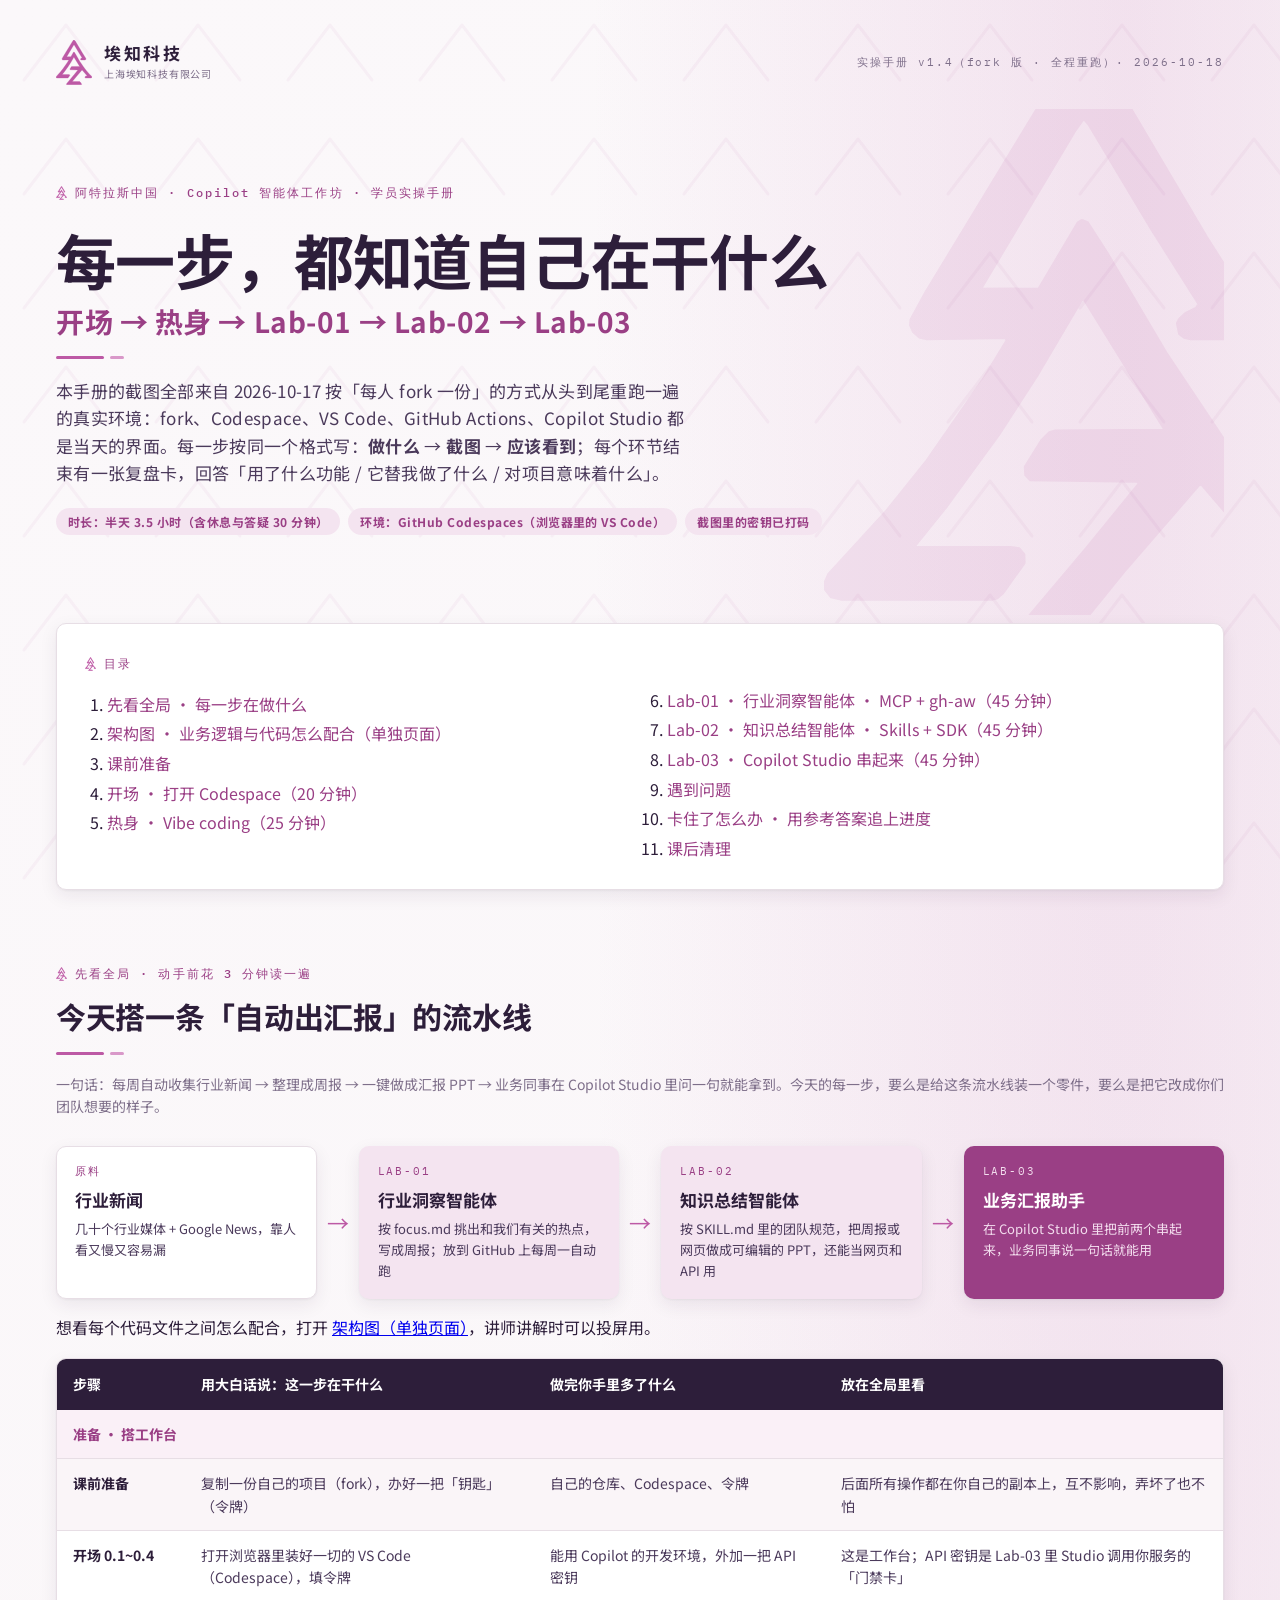
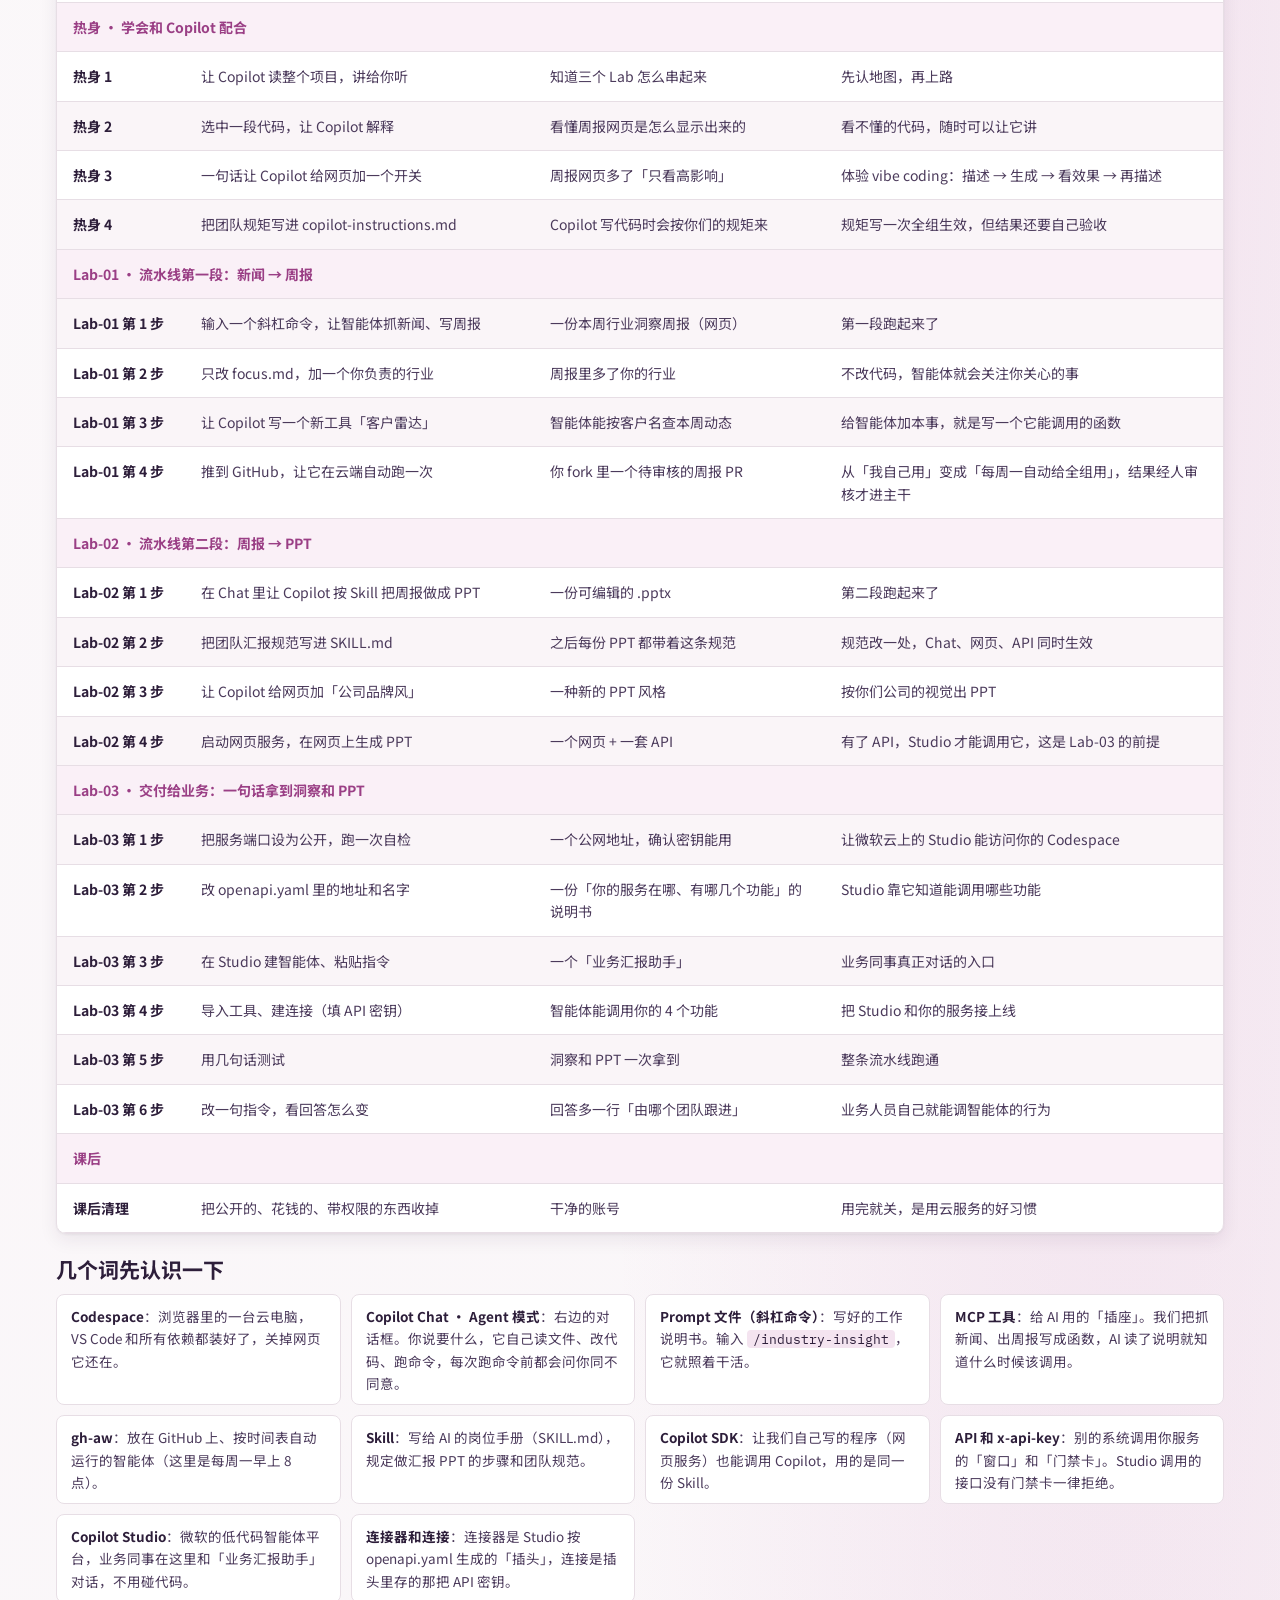
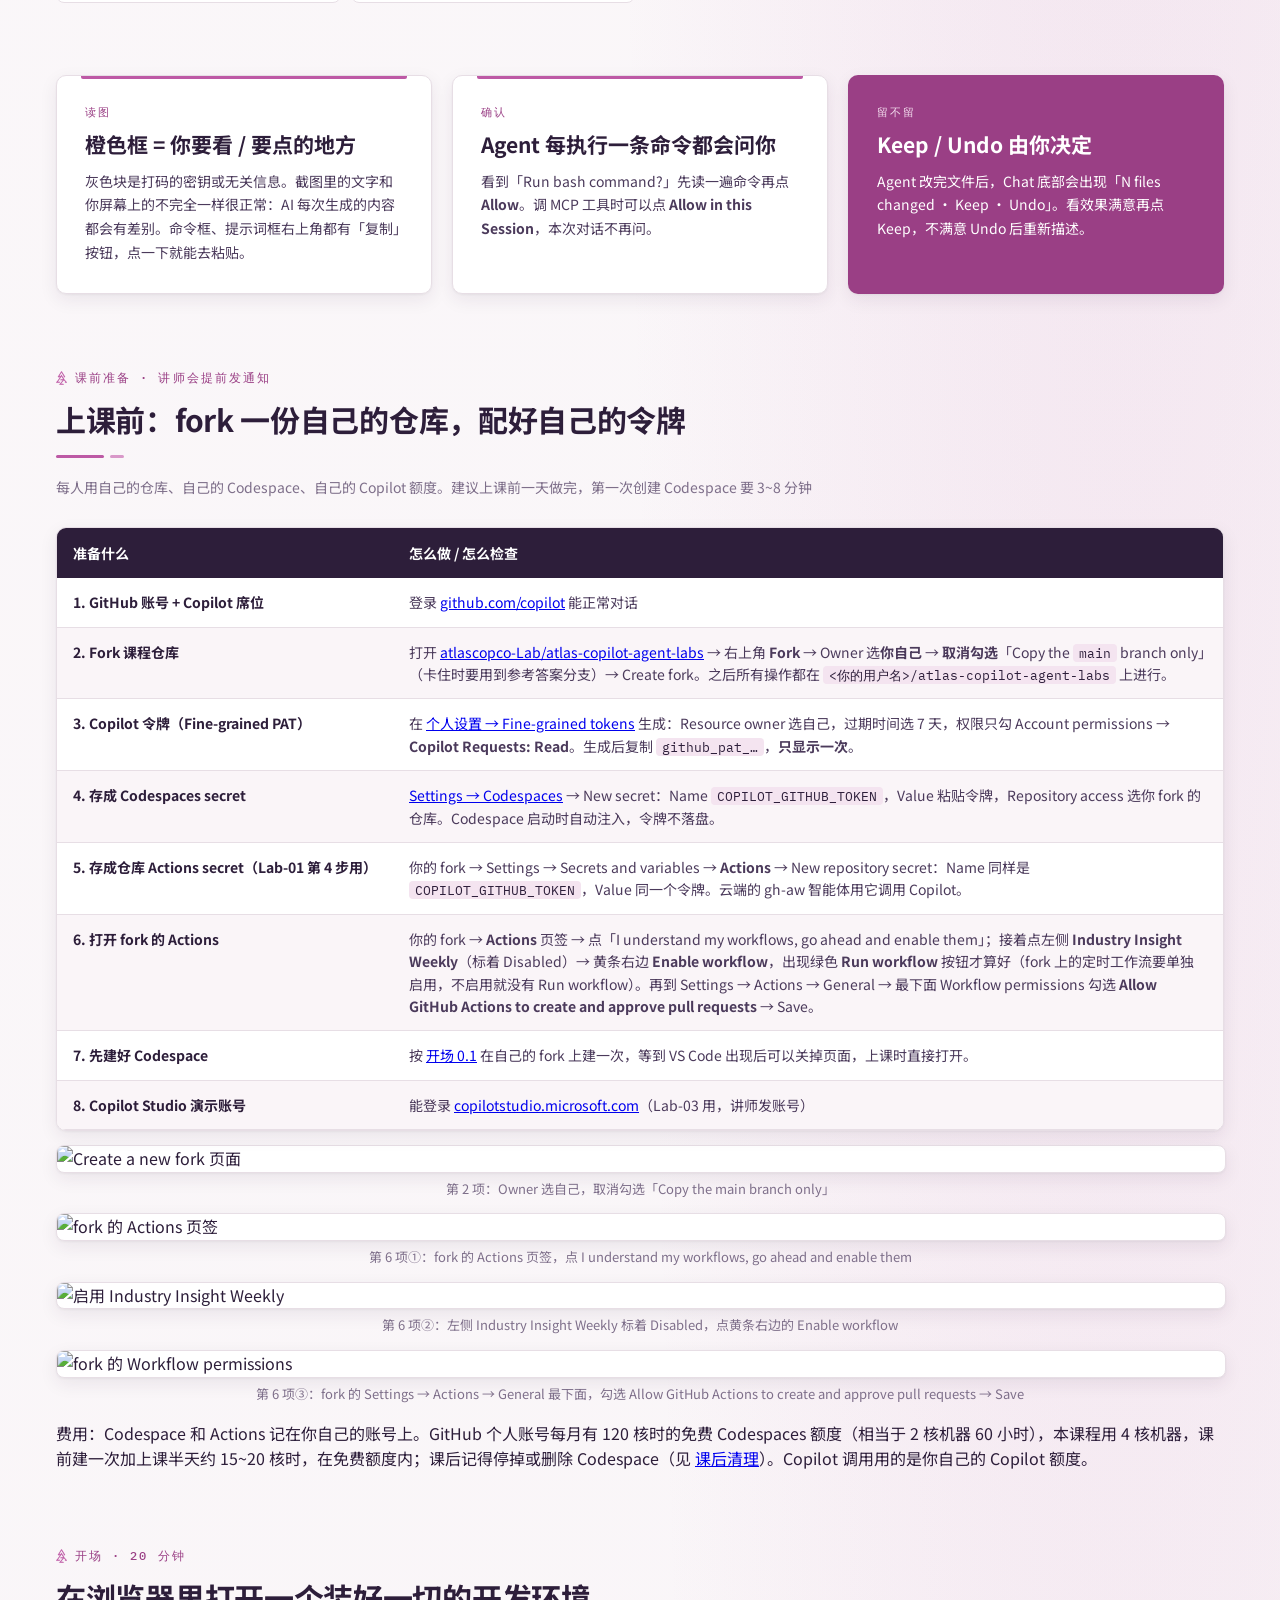
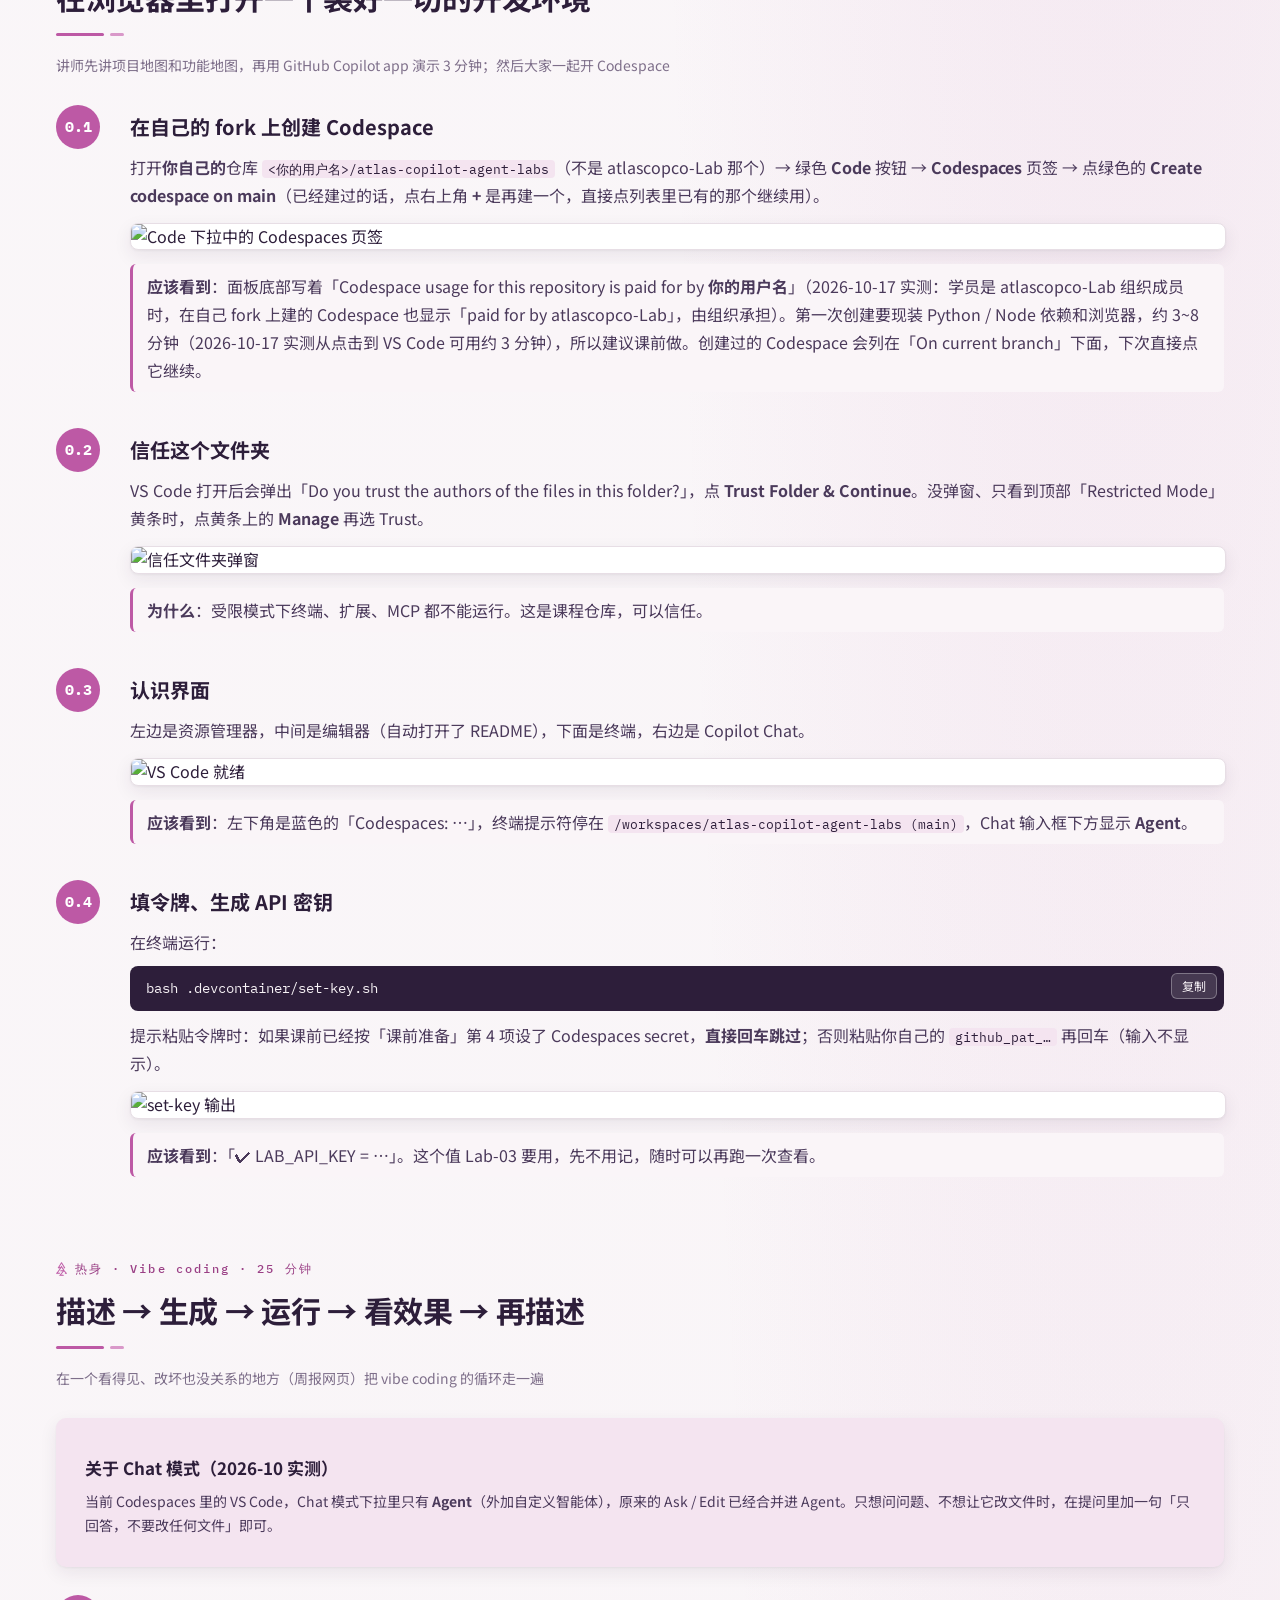
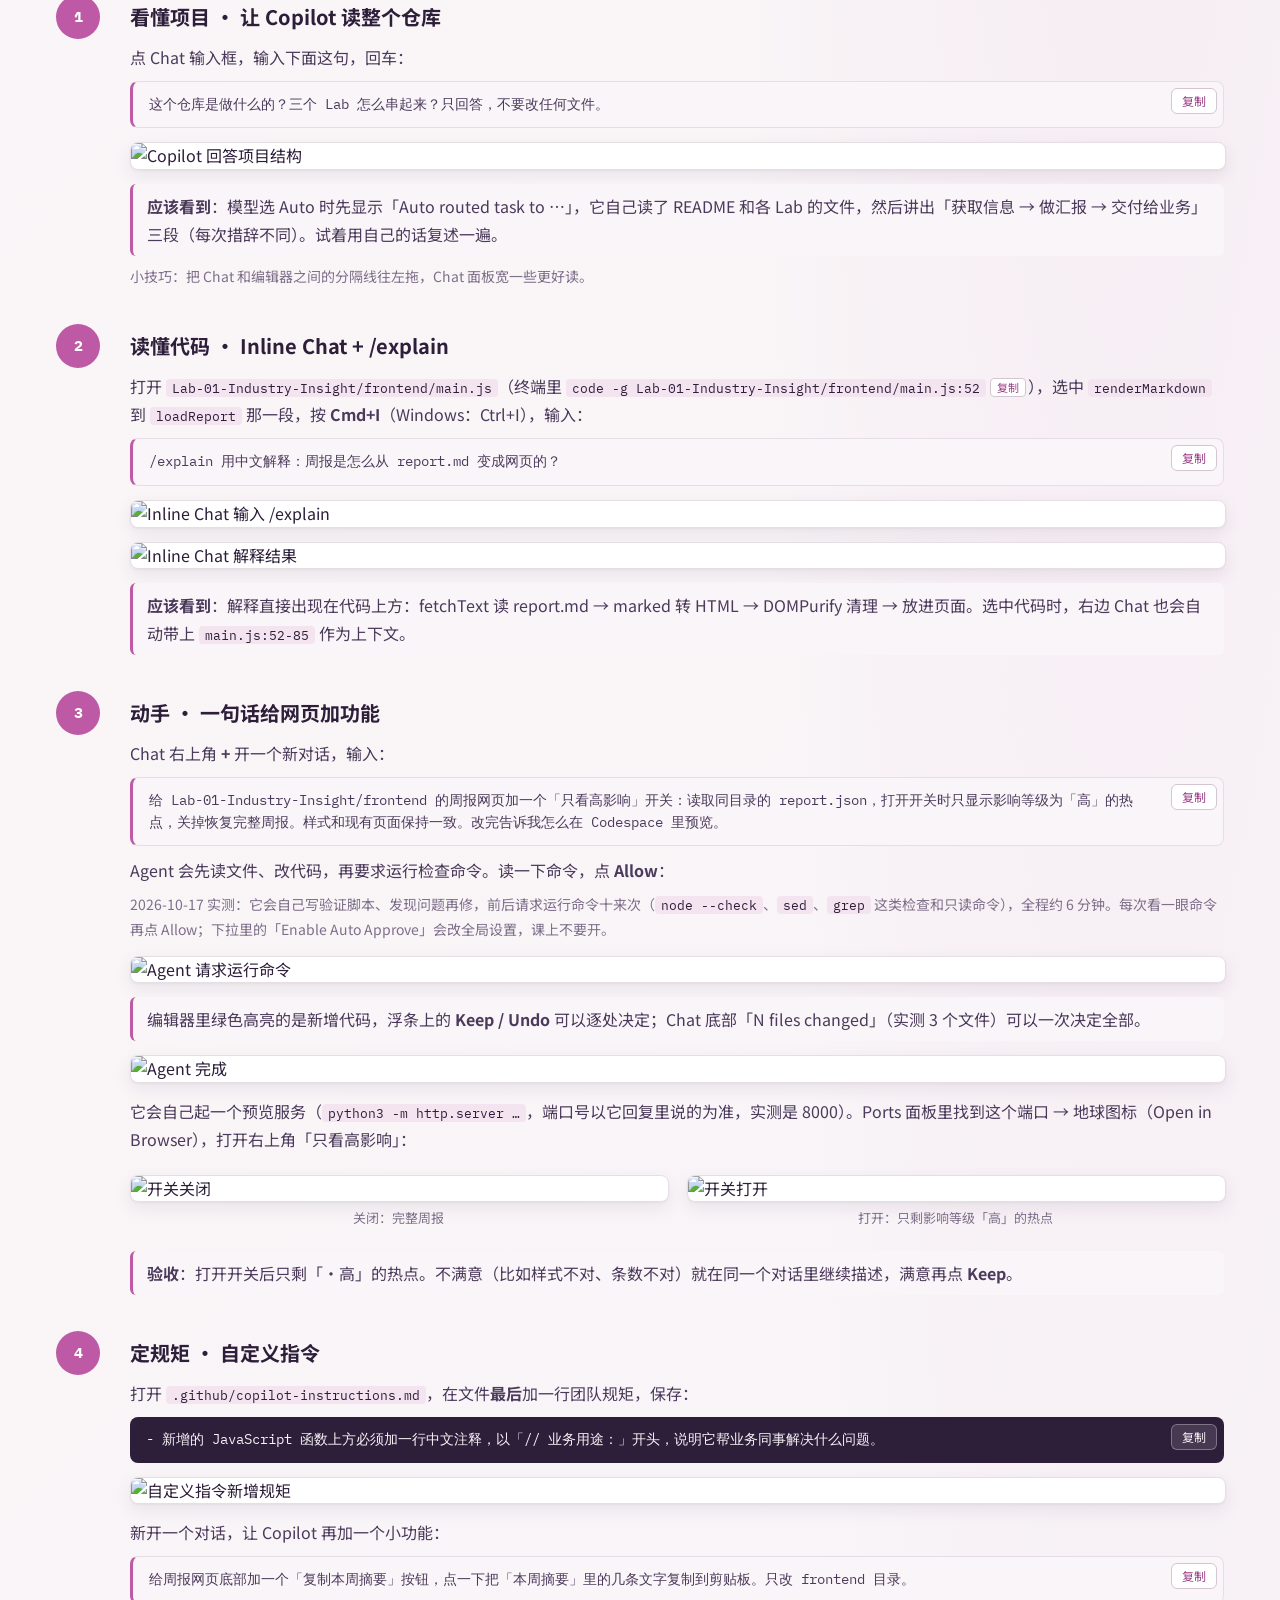
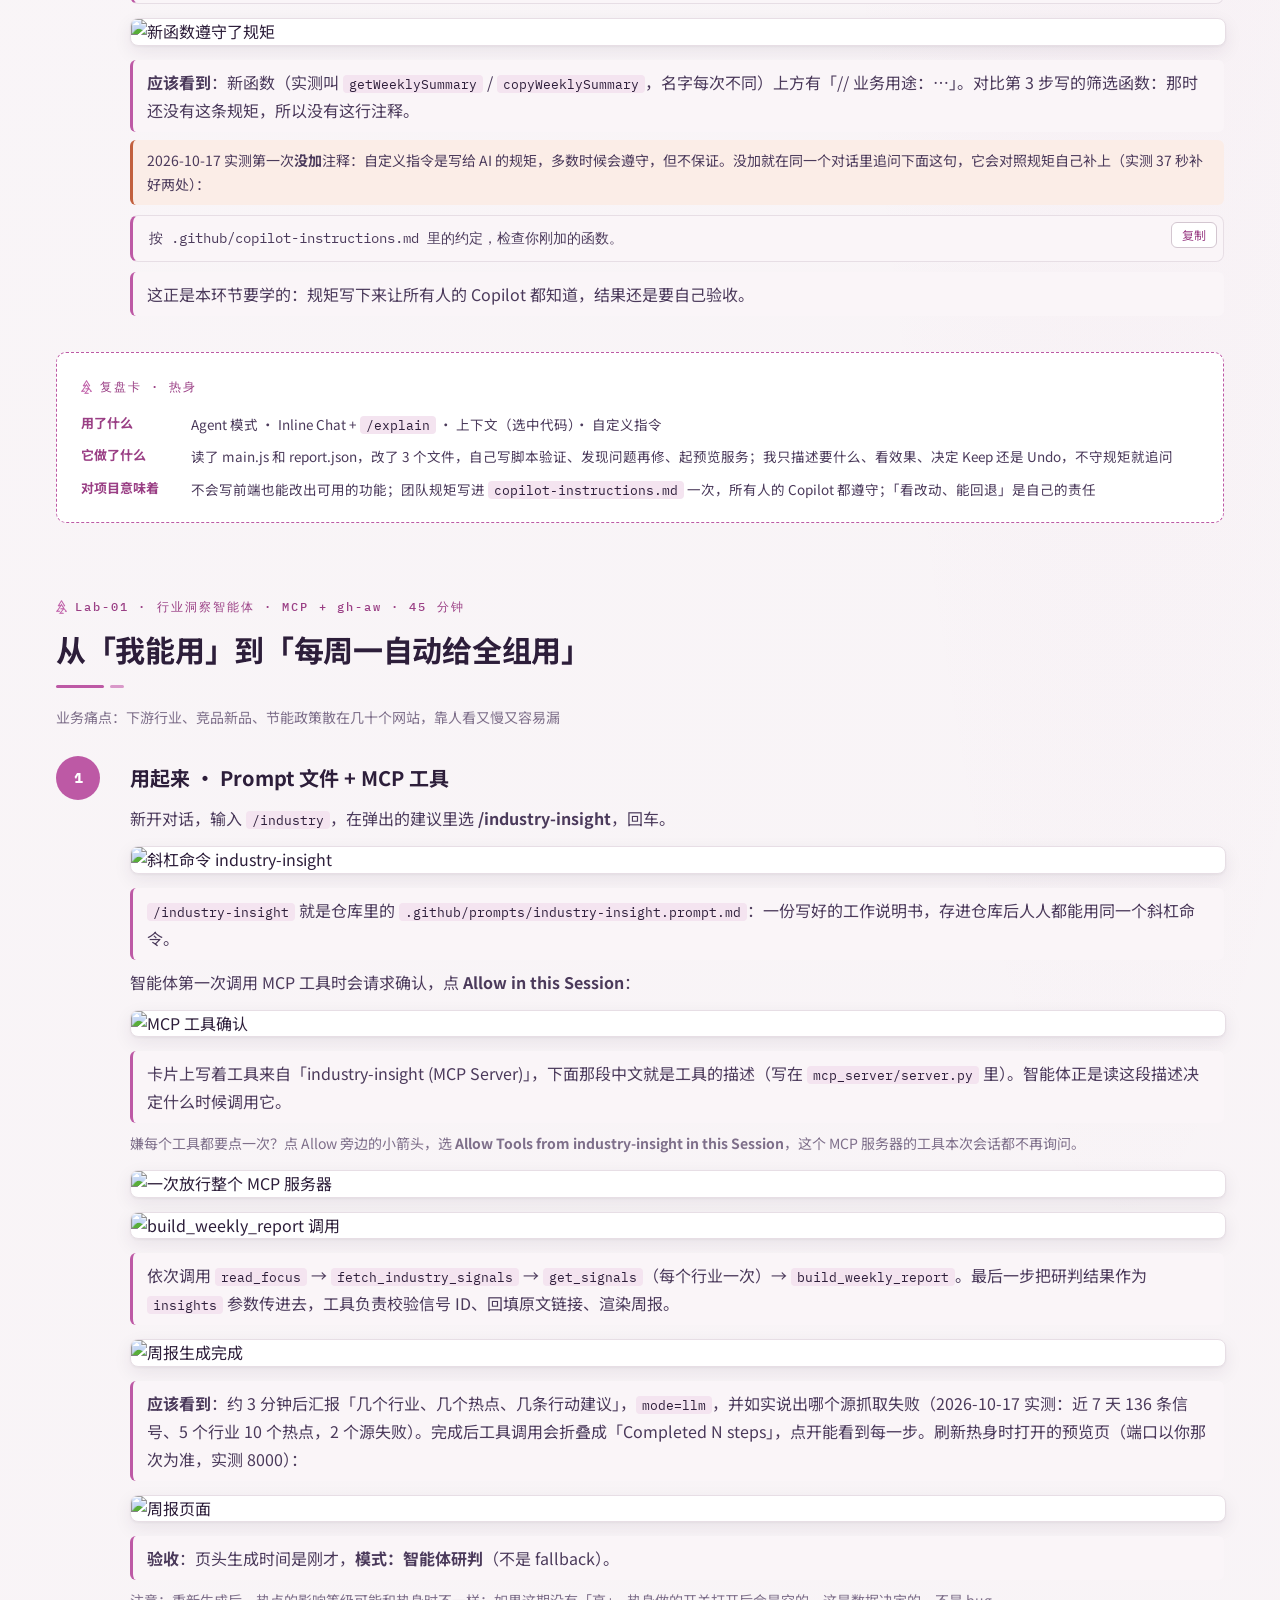
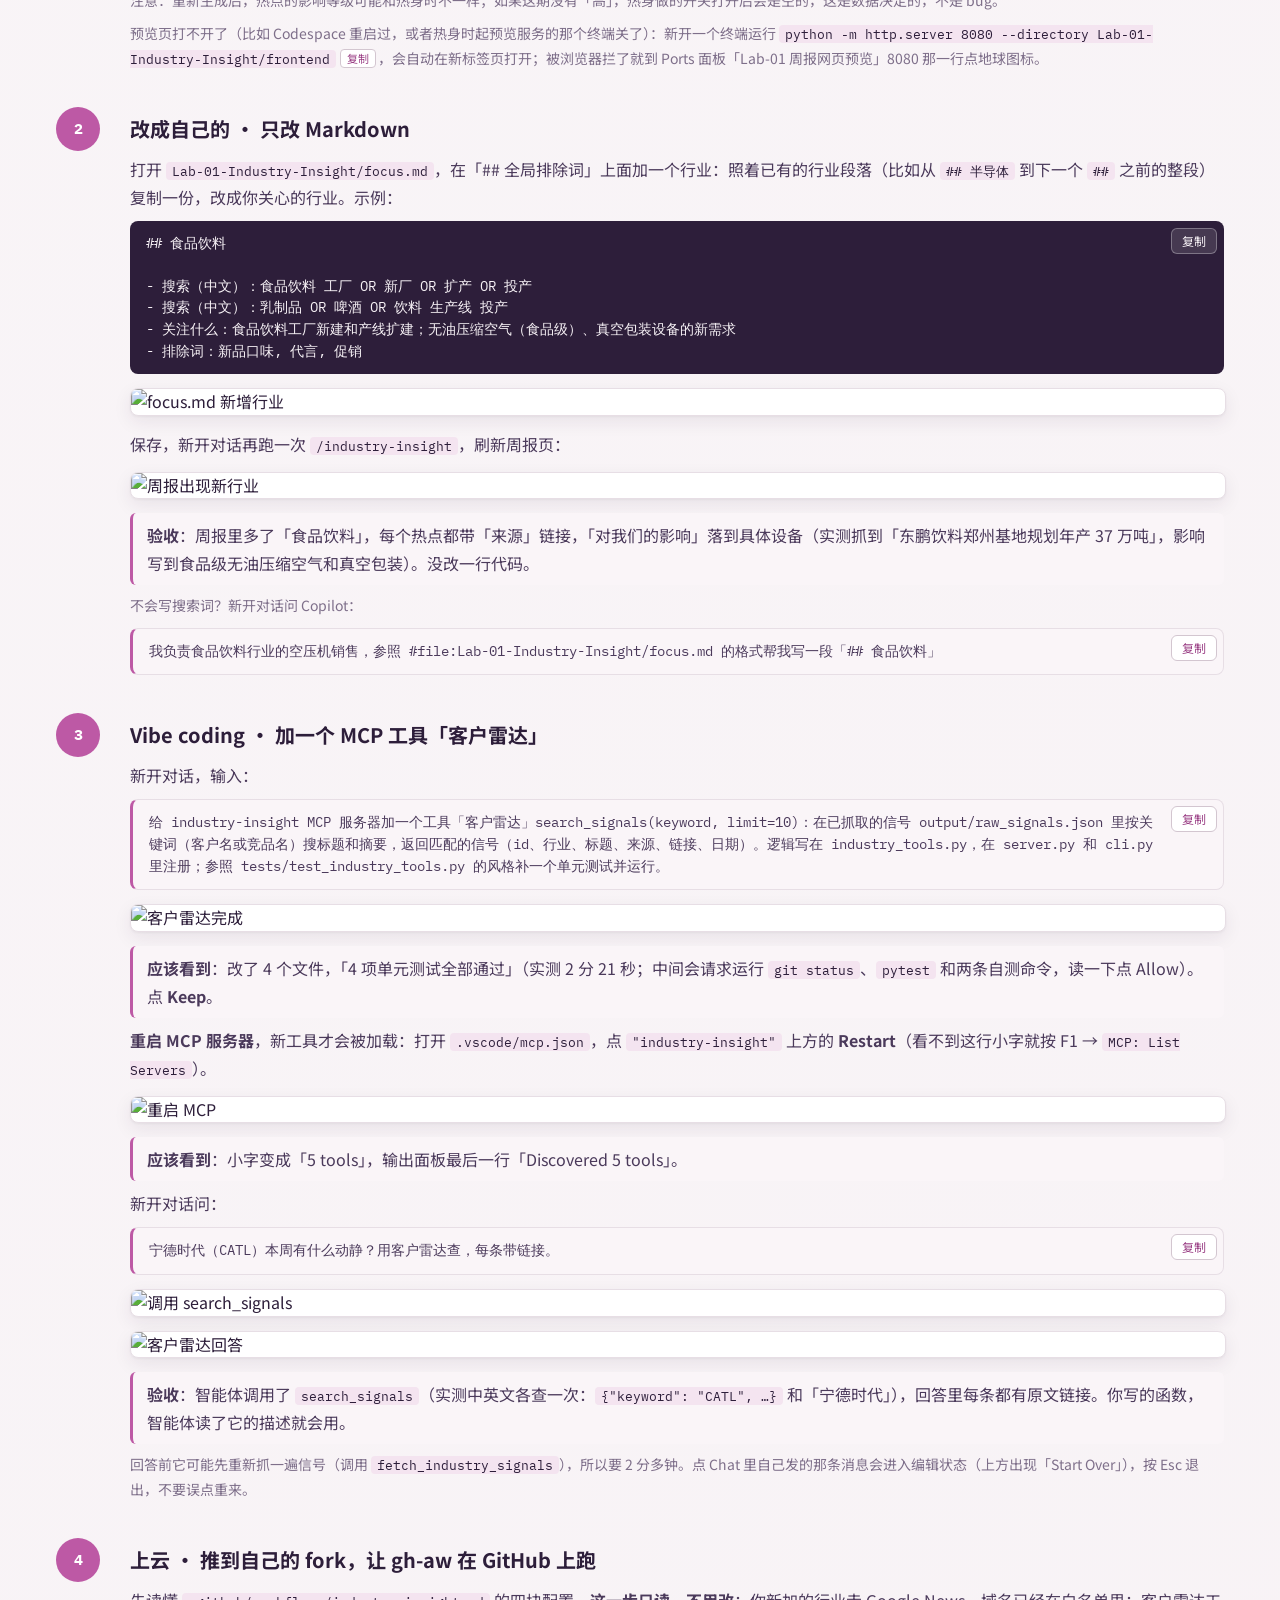
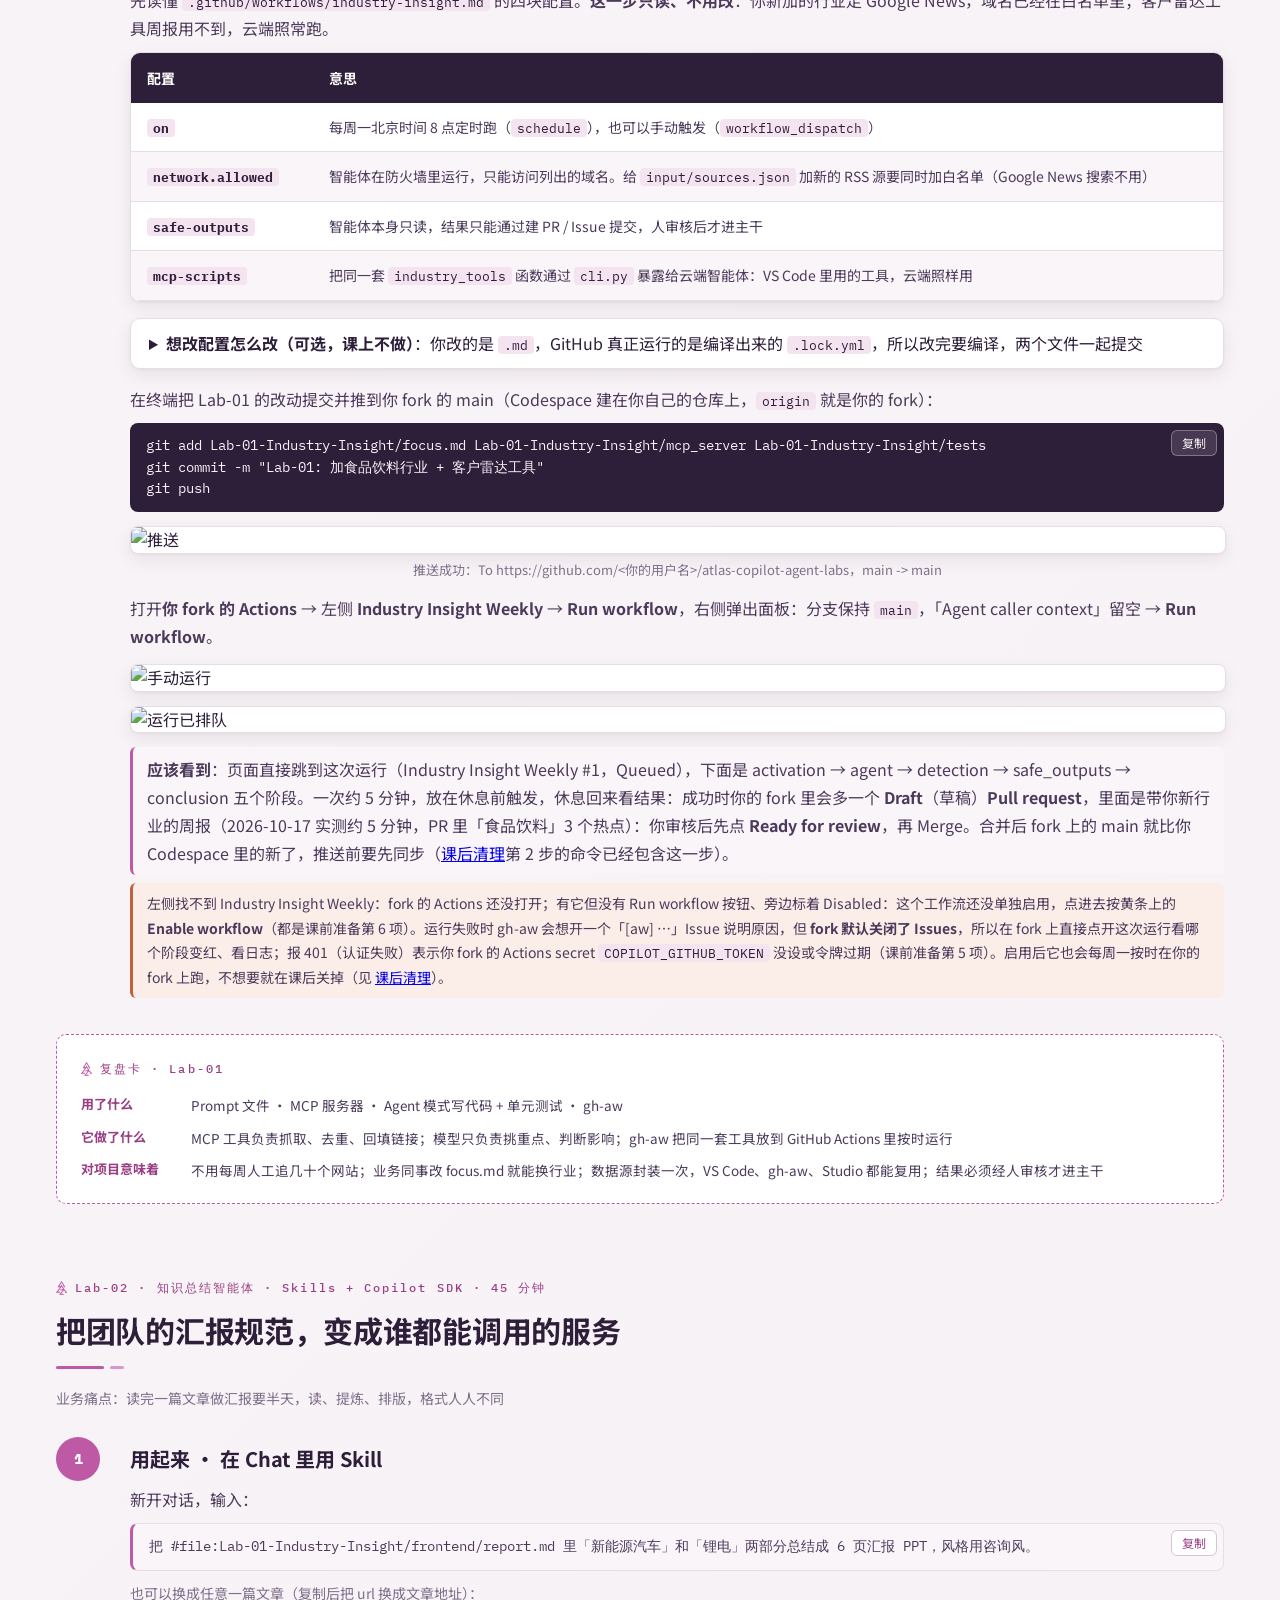
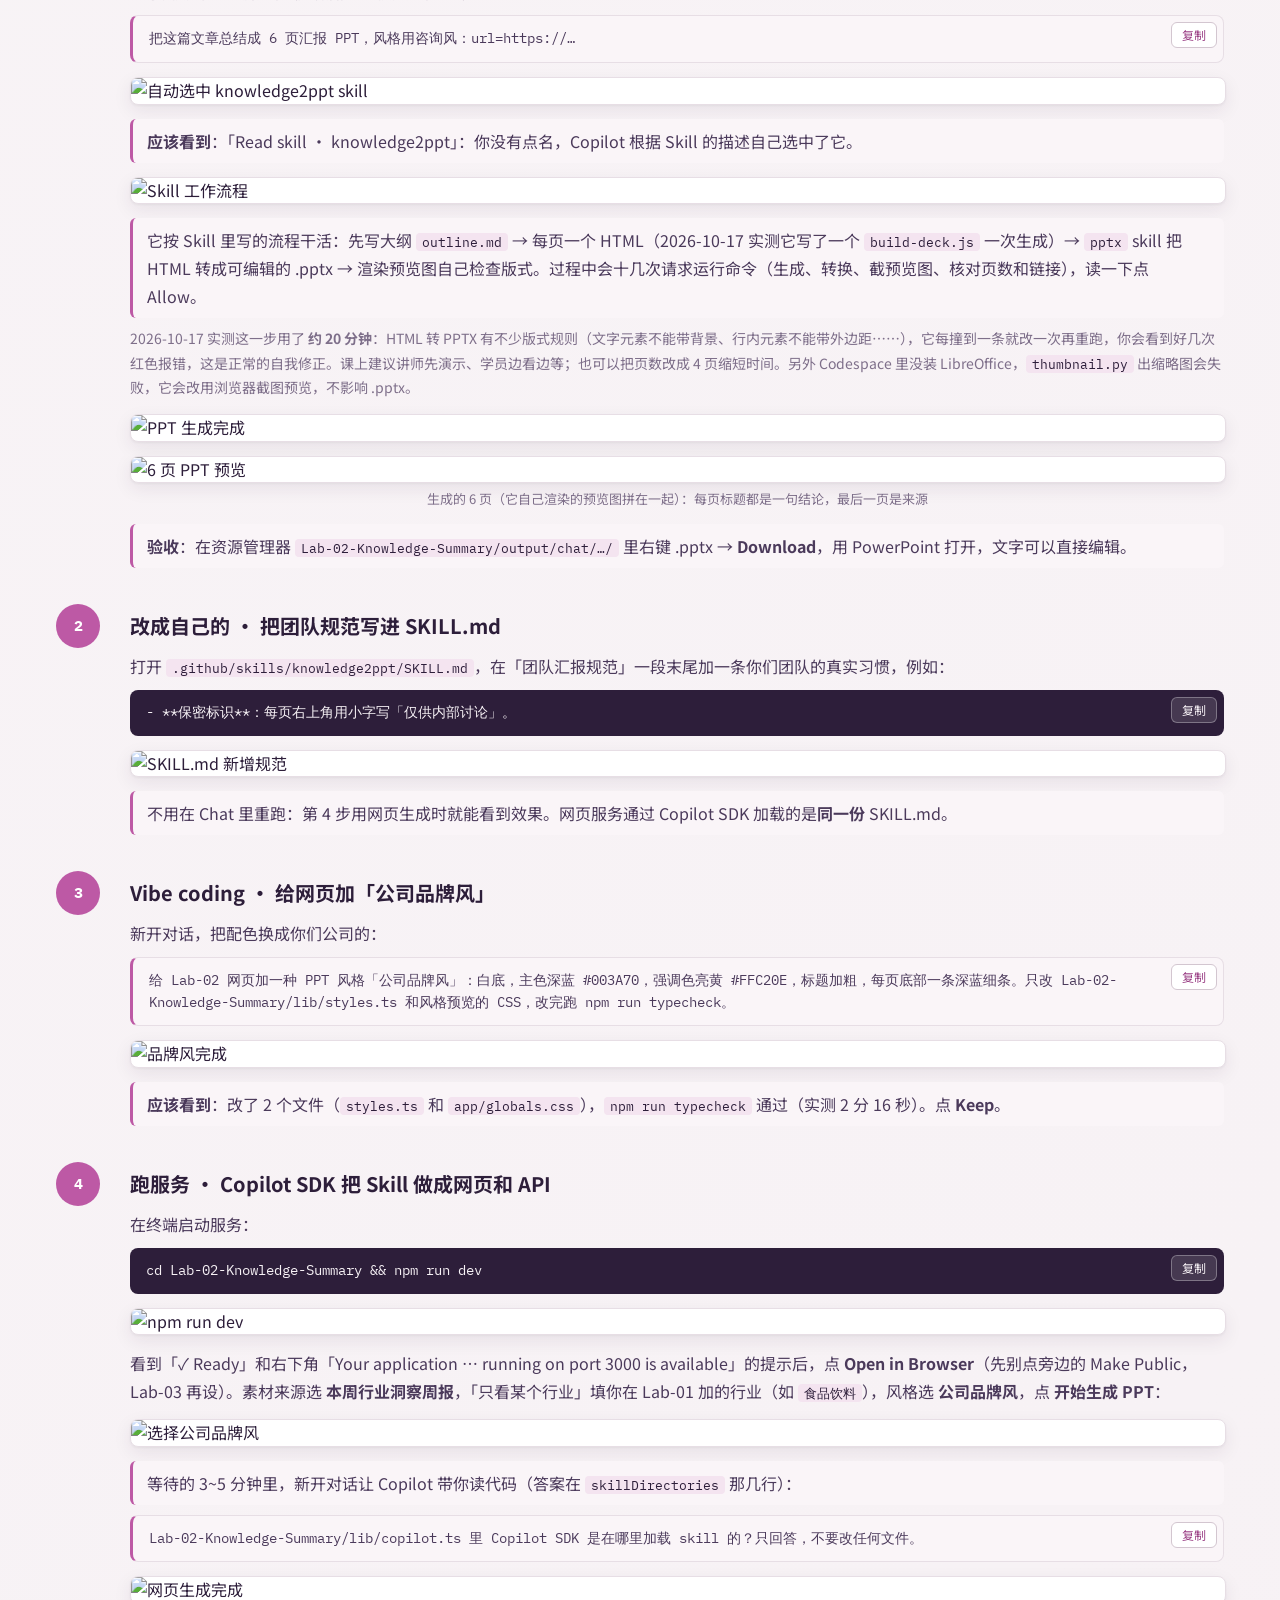
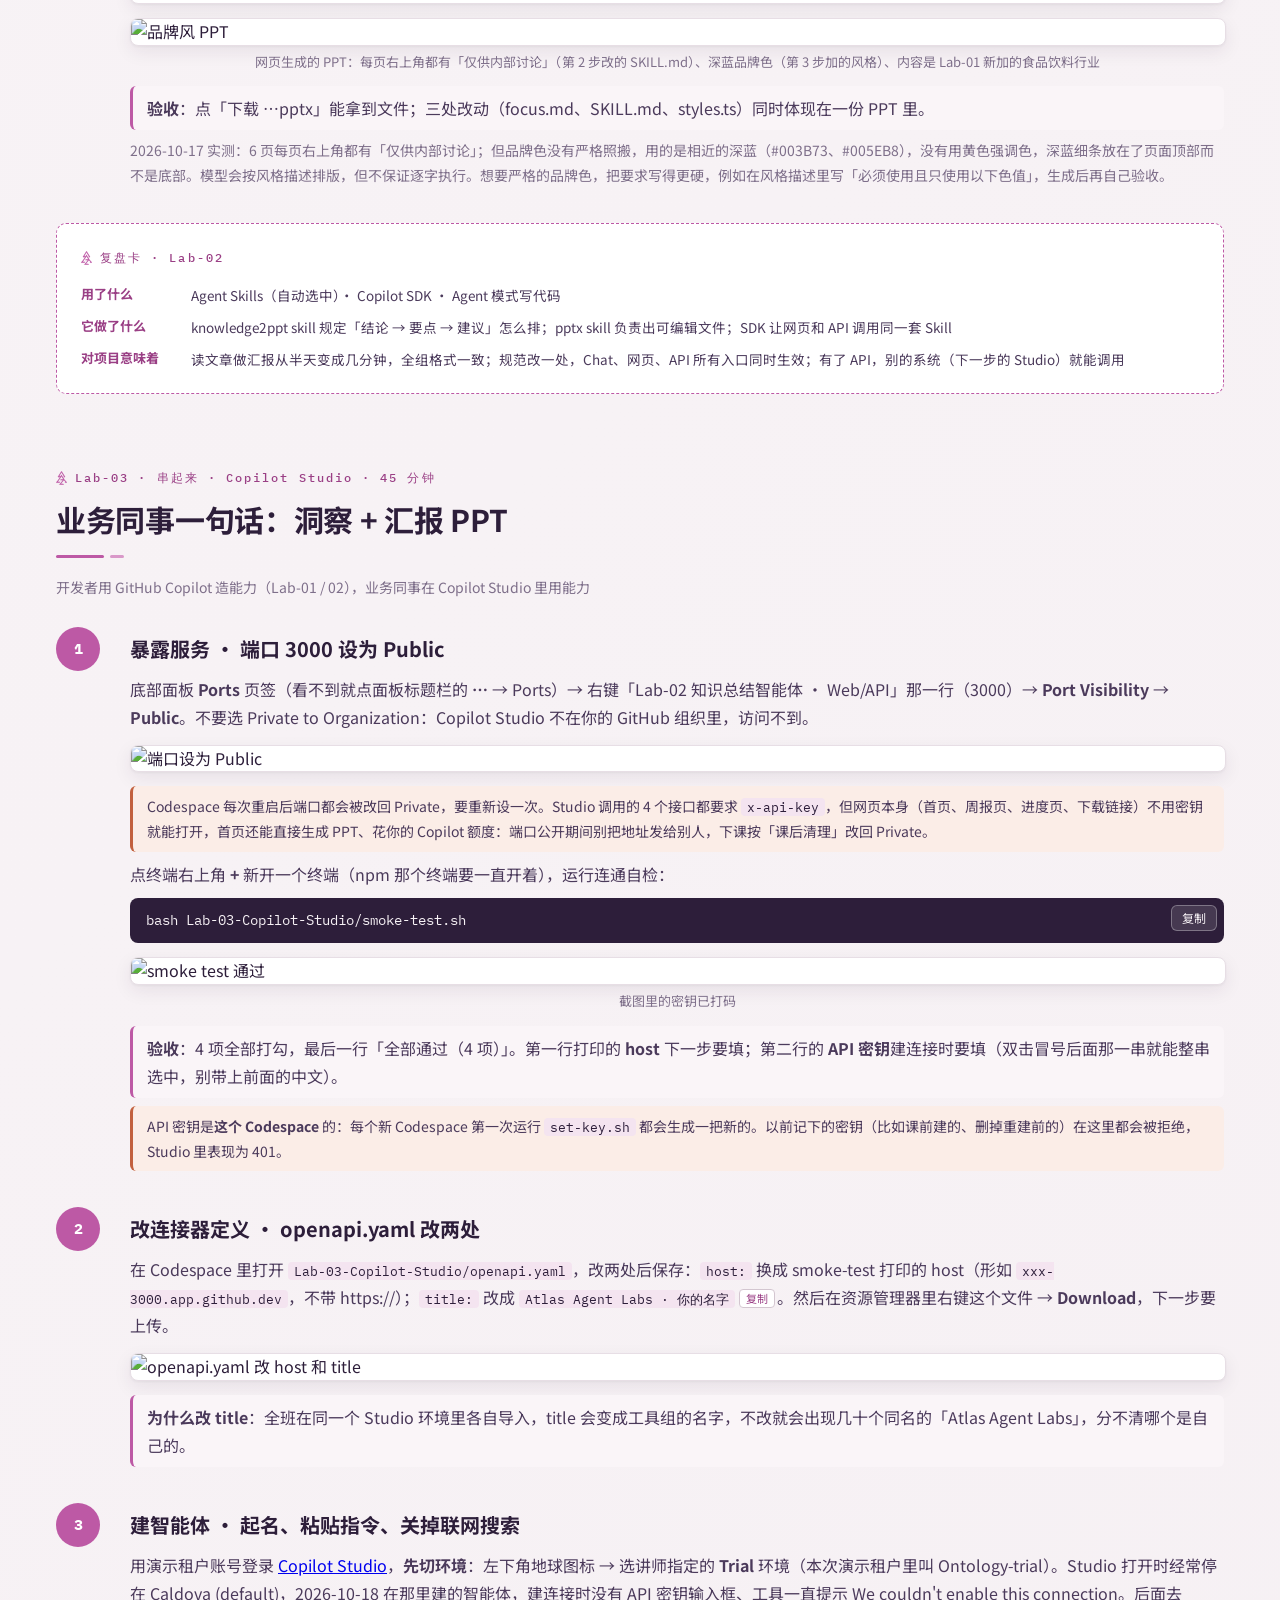
==== docs/manual/index.html @ 35da0f01 "docs: 手册加一键复制、「先看全局」和架构图页面；Studio 连接排障按 10-18 重跑重写 实操手册（v1.4）： - 所有命令和提示词加「复制」按钮（32 个框 + 21 个行内值）；St" ====
<!doctype html>
<html lang="zh-CN">
<head>
  <meta charset="utf-8"/>
  <meta name="viewport" content="width=device-width, initial-scale=1"/>
  <title>Copilot 工作坊实操手册</title>
  <!-- 字体不阻塞渲染：fonts.googleapis.com 打不开时（国内常见）直接用系统字体，页面不会一直白屏 -->
  <link rel="preconnect" href="https://fonts.googleapis.com">
  <link rel="preconnect" href="https://fonts.gstatic.com" crossorigin>
  <link rel="stylesheet" href="https://fonts.googleapis.com/css2?family=Noto+Sans+SC:wght@400;500;700;900&family=Noto+Sans:wght@400;500;700&family=IBM+Plex+Mono:wght@400;500;600&display=swap" media="print" onload="this.media='all'">
  <style>
/* ============================================================================
   埃知科技 · 上海埃知科技有限公司 — Brand Tokens (aizhi-html)
   Drop into any HTML page to get the canonical palette, fonts, motifs.
   Themes: <body class="theme-light"> (纸感) · <body class="theme-dark"> (墨紫)
   ============================================================================ */

:root {
  /* --- Hue family: orchid (logo) · plum ink · ivory-pink paper --- */
  --az-orchid:       #BD59A5;   /* logo colour · accent fills · rule segment 1 */
  --az-orchid-deep:  #9A3F85;   /* text-safe accent on light */
  --az-orchid-soft:  #D998C9;   /* accent on dark · rule segment 2 */
  --az-orchid-tint:  #F4E4F0;   /* tags · soft fills */
  --az-orchid-mist:  #FAF0F7;   /* faint bands */

  --az-ink:          #2D1E3A;   /* primary text (light) · page base (dark) */
  --az-ink-2:        #4B3A5B;   /* body text */
  --az-ink-3:        #7E6F8A;   /* muted */
  --az-ink-4:        #C9BFD0;   /* hairline / disabled */

  --az-paper:        #F8F4F7;
  --az-paper-deep:   #F1EAEF;
  --az-surface:      #FFFFFF;
  --az-surface-2:    #FAF5F8;
  --az-border:       #E7DEE5;
  --az-border-2:     #D3C6D0;

  --az-night:        #2D1E3A;
  --az-night-2:      #43305A;
  --az-night-surface:   #3E2E51;
  --az-night-surface-2: #4A3961;
  --az-night-border:    #5B4A72;
  --az-night-text:      #F7F2F6;
  --az-night-text-2:    #D9CCE0;
  --az-night-muted:     #A895B4;

  --az-warn:         #C2603E;   /* only for「问题」labels */

  /* --- Tuned page backgrounds (use these, not flat white / black) --- */
  --az-bg-light: linear-gradient(135deg, #FBF8FA 0%, #F7F2F5 55%, #F1EAEF 100%);
  --az-bg-dark:  linear-gradient(135deg, #2D1E3A 0%, #352544 45%, #43305A 100%);
  --az-glow-light: radial-gradient(60% 50% at 88% 0%, rgba(189,89,165,.14), rgba(189,89,165,0) 70%);
  --az-glow-dark:  radial-gradient(60% 50% at 82% 0%, rgba(189,89,165,.32), rgba(189,89,165,0) 70%);

  /* --- Type --- */
  --font-cn:   "Noto Sans SC", "PingFang SC", "Microsoft YaHei", sans-serif;
  --font-sans: "Noto Sans", "Noto Sans SC", "PingFang SC", -apple-system, sans-serif;
  --font-mono: "IBM Plex Mono", ui-monospace, Menlo, Consolas, monospace;

  /* --- Shape --- */
  --az-radius:    10px;
  --az-radius-lg: 16px;
  --az-shadow:    0 6px 18px rgba(45, 30, 58, 0.08), 0 1px 3px rgba(45, 30, 58, 0.05);
  --az-shadow-lg: 0 16px 40px rgba(45, 30, 58, 0.14);

  /* --- The mark as CSS images (vector, recolourable) --- */
  --az-mark-orchid: url("data:image/svg+xml;utf8,%3Csvg%20xmlns='http://www.w3.org/2000/svg'%20viewBox='0%200%20800%201000'%3E%3Cpath%20fill='%23BD59A5'%20stroke='%23BD59A5'%20stroke-width='6'%20stroke-linejoin='round'%20fill-rule='evenodd'%20d='M392.3%202.5%20L384.2%206.1%20L373.1%2019.5%20L157.9%20373.9%20L134.5%20416.8%20L133.9%20424.6%20L138.1%20434.3%20L147.8%20442.9%20L157.6%20444.9%20L280.9%20443.2%20L282.0%20449.1%20L244.2%20511.1%20L157.6%20635.9%20L96.3%20712.1%20L7.8%20808.7%20L2.5%20820.7%20L2.8%20831.0%20L11.4%20842.1%20L27.8%20846.0%20L257.8%20846.0%20L266.1%20843.5%20L274.8%20836.0%20L307.1%20790.4%20L306.8%20778.1%20L299.8%20769.5%20L287.0%20767.5%20L140.6%20767.3%20L138.6%20764.2%20L187.9%20703.0%20L267.8%20593.3%20L328.5%20499.4%20L395.3%20385.9%20L399.8%20382.5%20L526.4%20587.4%20L355.2%20588.5%20L347.2%20591.0%20L335.7%20602.4%20L310.4%20643.1%20L311.0%20654.8%20L317.9%20662.0%20L483.0%20664.3%20L485.8%20668.7%20L405.3%20767.8%20L239.4%20964.1%20L232.5%20976.9%20L232.2%20989.4%20L239.7%20996.7%20L560.1%20997.2%20L569.9%20988.3%20L569.3%20978.3%20L539.3%20934.0%20L527.6%20924.6%20L515.3%20922.6%20L370.0%20922.6%20L366.9%20919.3%20L464.4%20799.0%20L579.3%20666.5%20L686.5%20791.5%20L682.1%20798.4%20L656.7%20806.0%20L643.9%20817.7%20L642.5%20833.0%20L647.8%20841.6%20L664.0%20846.0%20L779.2%20846.0%20L788.1%20842.1%20L795.4%20834.1%20L797.3%20818.5%20L791.5%20806.5%20L743.9%20758.9%20L676.8%20682.1%20L614.1%20600.8%20L526.7%20469.9%20L433.7%20312.6%20L404.8%20267.8%20L397.0%20264.5%20L391.1%20268.4%20L331.0%20370.0%20L241.6%20370.3%20L242.2%20365.5%20L384.5%20126.4%20L399.5%20105.2%20L408.4%20115.8%20L505.3%20277.6%20L577.7%20392.3%20L573.5%20399.2%20L557.1%20407.3%20L547.6%20415.9%20L544.5%20422.0%20L547.6%20437.6%20L554.3%20442.7%20L564.6%20445.2%20L645.6%20445.2%20L654.8%20441.3%20L665.4%20429.6%20L667.0%20420.4%20L661.7%20407.0%20L587.7%20289.5%20L428.7%2020.6%20L412.0%204.5%20L401.4%201.7%20Z'/%3E%3C/svg%3E");
  --az-mark-white:  url("data:image/svg+xml;utf8,%3Csvg%20xmlns='http://www.w3.org/2000/svg'%20viewBox='0%200%20800%201000'%3E%3Cpath%20fill='%23FFFFFF'%20stroke='%23FFFFFF'%20stroke-width='6'%20stroke-linejoin='round'%20fill-rule='evenodd'%20d='M392.3%202.5%20L384.2%206.1%20L373.1%2019.5%20L157.9%20373.9%20L134.5%20416.8%20L133.9%20424.6%20L138.1%20434.3%20L147.8%20442.9%20L157.6%20444.9%20L280.9%20443.2%20L282.0%20449.1%20L244.2%20511.1%20L157.6%20635.9%20L96.3%20712.1%20L7.8%20808.7%20L2.5%20820.7%20L2.8%20831.0%20L11.4%20842.1%20L27.8%20846.0%20L257.8%20846.0%20L266.1%20843.5%20L274.8%20836.0%20L307.1%20790.4%20L306.8%20778.1%20L299.8%20769.5%20L287.0%20767.5%20L140.6%20767.3%20L138.6%20764.2%20L187.9%20703.0%20L267.8%20593.3%20L328.5%20499.4%20L395.3%20385.9%20L399.8%20382.5%20L526.4%20587.4%20L355.2%20588.5%20L347.2%20591.0%20L335.7%20602.4%20L310.4%20643.1%20L311.0%20654.8%20L317.9%20662.0%20L483.0%20664.3%20L485.8%20668.7%20L405.3%20767.8%20L239.4%20964.1%20L232.5%20976.9%20L232.2%20989.4%20L239.7%20996.7%20L560.1%20997.2%20L569.9%20988.3%20L569.3%20978.3%20L539.3%20934.0%20L527.6%20924.6%20L515.3%20922.6%20L370.0%20922.6%20L366.9%20919.3%20L464.4%20799.0%20L579.3%20666.5%20L686.5%20791.5%20L682.1%20798.4%20L656.7%20806.0%20L643.9%20817.7%20L642.5%20833.0%20L647.8%20841.6%20L664.0%20846.0%20L779.2%20846.0%20L788.1%20842.1%20L795.4%20834.1%20L797.3%20818.5%20L791.5%20806.5%20L743.9%20758.9%20L676.8%20682.1%20L614.1%20600.8%20L526.7%20469.9%20L433.7%20312.6%20L404.8%20267.8%20L397.0%20264.5%20L391.1%20268.4%20L331.0%20370.0%20L241.6%20370.3%20L242.2%20365.5%20L384.5%20126.4%20L399.5%20105.2%20L408.4%20115.8%20L505.3%20277.6%20L577.7%20392.3%20L573.5%20399.2%20L557.1%20407.3%20L547.6%20415.9%20L544.5%20422.0%20L547.6%20437.6%20L554.3%20442.7%20L564.6%20445.2%20L645.6%20445.2%20L654.8%20441.3%20L665.4%20429.6%20L667.0%20420.4%20L661.7%20407.0%20L587.7%20289.5%20L428.7%2020.6%20L412.0%204.5%20L401.4%201.7%20Z'/%3E%3C/svg%3E");
  --az-mark-ink:    url("data:image/svg+xml;utf8,%3Csvg%20xmlns='http://www.w3.org/2000/svg'%20viewBox='0%200%20800%201000'%3E%3Cpath%20fill='%232D1E3A'%20stroke='%232D1E3A'%20stroke-width='6'%20stroke-linejoin='round'%20fill-rule='evenodd'%20d='M392.3%202.5%20L384.2%206.1%20L373.1%2019.5%20L157.9%20373.9%20L134.5%20416.8%20L133.9%20424.6%20L138.1%20434.3%20L147.8%20442.9%20L157.6%20444.9%20L280.9%20443.2%20L282.0%20449.1%20L244.2%20511.1%20L157.6%20635.9%20L96.3%20712.1%20L7.8%20808.7%20L2.5%20820.7%20L2.8%20831.0%20L11.4%20842.1%20L27.8%20846.0%20L257.8%20846.0%20L266.1%20843.5%20L274.8%20836.0%20L307.1%20790.4%20L306.8%20778.1%20L299.8%20769.5%20L287.0%20767.5%20L140.6%20767.3%20L138.6%20764.2%20L187.9%20703.0%20L267.8%20593.3%20L328.5%20499.4%20L395.3%20385.9%20L399.8%20382.5%20L526.4%20587.4%20L355.2%20588.5%20L347.2%20591.0%20L335.7%20602.4%20L310.4%20643.1%20L311.0%20654.8%20L317.9%20662.0%20L483.0%20664.3%20L485.8%20668.7%20L405.3%20767.8%20L239.4%20964.1%20L232.5%20976.9%20L232.2%20989.4%20L239.7%20996.7%20L560.1%20997.2%20L569.9%20988.3%20L569.3%20978.3%20L539.3%20934.0%20L527.6%20924.6%20L515.3%20922.6%20L370.0%20922.6%20L366.9%20919.3%20L464.4%20799.0%20L579.3%20666.5%20L686.5%20791.5%20L682.1%20798.4%20L656.7%20806.0%20L643.9%20817.7%20L642.5%20833.0%20L647.8%20841.6%20L664.0%20846.0%20L779.2%20846.0%20L788.1%20842.1%20L795.4%20834.1%20L797.3%20818.5%20L791.5%20806.5%20L743.9%20758.9%20L676.8%20682.1%20L614.1%20600.8%20L526.7%20469.9%20L433.7%20312.6%20L404.8%20267.8%20L397.0%20264.5%20L391.1%20268.4%20L331.0%20370.0%20L241.6%20370.3%20L242.2%20365.5%20L384.5%20126.4%20L399.5%20105.2%20L408.4%20115.8%20L505.3%20277.6%20L577.7%20392.3%20L573.5%20399.2%20L557.1%20407.3%20L547.6%20415.9%20L544.5%20422.0%20L547.6%20437.6%20L554.3%20442.7%20L564.6%20445.2%20L645.6%20445.2%20L654.8%20441.3%20L665.4%20429.6%20L667.0%20420.4%20L661.7%20407.0%20L587.7%20289.5%20L428.7%2020.6%20L412.0%204.5%20L401.4%201.7%20Z'/%3E%3C/svg%3E");
}

/* ----------------------------------------------------------------------------
   Base + themes
   ---------------------------------------------------------------------------- */
body {
  margin: 0;
  font-family: var(--font-cn);
  -webkit-font-smoothing: antialiased;
  line-height: 1.6;
}
body.theme-light { background: var(--az-glow-light), var(--az-bg-light); color: var(--az-ink); }
body.theme-dark  { background: var(--az-glow-dark),  var(--az-bg-dark);  color: var(--az-night-text); }
body.theme-light, body.theme-dark { min-height: 100vh; }

/* Faint chevron texture (the apex of the pine, repeated). Add class to <body>. */
.az-chevron-pattern { position: relative; }
.az-chevron-pattern::before {
  content: ""; position: fixed; inset: 0; pointer-events: none; z-index: 0;
  background-image: url("data:image/svg+xml;utf8,%3Csvg xmlns='http://www.w3.org/2000/svg' width='132' height='114'%3E%3Cpolyline points='24,80 66,25 108,80' fill='none' stroke='%23BD59A5' stroke-opacity='0.05' stroke-width='3' stroke-linecap='round' stroke-linejoin='round'/%3E%3C/svg%3E");
  background-size: 132px 114px;
}
body.theme-dark.az-chevron-pattern::before {
  background-image: url("data:image/svg+xml;utf8,%3Csvg xmlns='http://www.w3.org/2000/svg' width='132' height='114'%3E%3Cpolyline points='24,80 66,25 108,80' fill='none' stroke='%23FFFFFF' stroke-opacity='0.05' stroke-width='3' stroke-linecap='round' stroke-linejoin='round'/%3E%3C/svg%3E");
}

/* ----------------------------------------------------------------------------
   Mark + lockup   (mark aspect w/h = 0.80)
   ---------------------------------------------------------------------------- */
.az-mark {
  display: inline-block; width: 32px; height: 40px;
  background: var(--az-mark-orchid) center / contain no-repeat;
}
.az-mark.white { background-image: var(--az-mark-white); }
.az-mark.ink   { background-image: var(--az-mark-ink); }

.az-lockup { display: inline-flex; align-items: center; gap: 12px; text-decoration: none; color: inherit; }
.az-lockup .az-mark { width: 36px; height: 45px; }
.az-lockup .wm {
  font-family: var(--font-cn); font-weight: 700; font-size: 17px; letter-spacing: 0.16em; line-height: 1;
}
.az-lockup .sub {
  font-family: var(--font-cn); font-size: 10px; letter-spacing: 0.08em; margin-top: 5px; color: var(--az-ink-3);
}
body.theme-dark .az-lockup .sub { color: var(--az-night-muted); }

/* Ghost mark decoration — put inside a position:relative container */
.az-ghost {
  position: absolute; pointer-events: none; z-index: 0;
  width: 520px; height: 650px; right: -120px; top: -60px;
  background: var(--az-mark-orchid) center / contain no-repeat; opacity: .10;
}
body.theme-dark .az-ghost { background-image: var(--az-mark-white); opacity: .08; }

/* ----------------------------------------------------------------------------
   Eyebrow (with mini mark), titles, 双段线 rule
   ---------------------------------------------------------------------------- */
.az-eyebrow {
  display: inline-flex; align-items: center; gap: 8px;
  font-family: var(--font-mono); font-size: 11.5px; font-weight: 500; letter-spacing: 0.18em;
  color: var(--az-orchid-deep);
}
.az-eyebrow::before {
  content: ""; width: 11px; height: 14px; flex: none;
  background: var(--az-mark-orchid) center / contain no-repeat;
}
body.theme-dark .az-eyebrow { color: var(--az-orchid-soft); }

.az-title   { font-family: var(--font-cn); font-weight: 700; letter-spacing: -0.01em; line-height: 1.2; margin: 0; color: inherit; }
.az-sub     { font-family: var(--font-cn); font-size: 14px; color: var(--az-ink-3); margin: 0; }
body.theme-dark .az-sub { color: var(--az-night-muted); }

/* 双段线：一长一短，呼应两层松枝 */
.az-rule { display: flex; align-items: center; gap: 6px; height: 3px; margin: 18px 0; }
.az-rule::before { content: ""; width: 48px; height: 3px; background: var(--az-orchid); border-radius: 2px; }
.az-rule::after  { content: ""; width: 14px; height: 3px; background: var(--az-orchid-soft); border-radius: 2px; }
.az-rule.on-orchid::before { background: #FFFFFF; }
.az-rule.on-orchid::after  { background: #F3DDEE; }

/* ----------------------------------------------------------------------------
   Cards
   ---------------------------------------------------------------------------- */
.az-card {
  background: var(--az-surface); border: 1px solid var(--az-border);
  border-radius: var(--az-radius); box-shadow: var(--az-shadow); padding: 28px; position: relative;
}
body.theme-dark .az-card { background: var(--az-night-surface); border-color: var(--az-night-border); box-shadow: none; }
.az-card.has-accent::before {
  content: ""; position: absolute; top: 0; left: 24px; right: 24px; height: 3px;
  background: var(--az-orchid); border-radius: 0 0 2px 2px;
}
.az-card.is-orchid { background: var(--az-orchid-deep); border-color: transparent; color: #fff; }
body.theme-dark .az-card.is-orchid { background: var(--az-orchid); }
.az-card.is-orchid .az-sub, .az-card.is-orchid .az-eyebrow { color: #F3DDEE; }
.az-card.is-orchid .az-eyebrow::before { background-image: var(--az-mark-white); }
.az-card.is-tint { background: var(--az-orchid-tint); border-color: transparent; }
body.theme-dark .az-card.is-tint { background: #4E355F; }

/* Tag / chip */
.az-tag {
  display: inline-block; padding: 4px 12px; border-radius: 999px;
  background: var(--az-orchid-tint); color: var(--az-orchid-deep);
  font-family: var(--font-cn); font-size: 12px; font-weight: 700; letter-spacing: 0.04em;
}
body.theme-dark .az-tag { background: #4E355F; color: var(--az-night-text); }

/* Key chip (A/B/C/D) */
.az-key {
  display: inline-flex; align-items: center; justify-content: center; width: 36px; height: 36px;
  border-radius: 10px; background: var(--az-orchid); color: #fff;
  font-family: var(--font-mono); font-weight: 600; font-size: 14px;
}

/* ----------------------------------------------------------------------------
   Lists — never "•" glyphs; small orchid squares
   ---------------------------------------------------------------------------- */
.az-list { list-style: none; margin: 0; padding: 0; }
.az-list li { position: relative; padding-left: 20px; margin: 8px 0; font-size: 14px; color: var(--az-ink-2); }
.az-list li::before { content: ""; position: absolute; left: 0; top: 0.55em; width: 7px; height: 7px; background: var(--az-orchid); }
body.theme-dark .az-list li { color: var(--az-night-text-2); }
.az-card.is-orchid .az-list li { color: #fff; }
.az-card.is-orchid .az-list li::before { background: #fff; }

/* ----------------------------------------------------------------------------
   KPI block
   ---------------------------------------------------------------------------- */
.az-kpi .big {
  font-family: var(--font-sans); font-weight: 700; font-size: 48px; letter-spacing: -0.03em; line-height: 1;
  color: var(--az-orchid-deep); margin: 0;
}
body.theme-dark .az-kpi .big { color: var(--az-orchid-soft); }
.az-kpi .label { font-family: var(--font-cn); font-size: 15px; font-weight: 700; margin: 14px 0 4px; color: inherit; }
.az-kpi .sub   { font-family: var(--font-cn); font-size: 12px; color: var(--az-ink-3); }
body.theme-dark .az-kpi .sub { color: var(--az-night-muted); }

/* ----------------------------------------------------------------------------
   松塔阶梯 — tiers that widen downward (会用 → 会做 → 会造 → 上生产)
   ---------------------------------------------------------------------------- */
.az-tiers { display: flex; flex-direction: column; align-items: center; gap: 10px; position: relative; }
.az-tier {
  display: flex; align-items: center; justify-content: space-between; gap: 24px;
  border-radius: 14px; padding: 16px 24px; box-shadow: var(--az-shadow);
}
.az-tier .name { font-family: var(--font-cn); font-weight: 700; font-size: 20px; letter-spacing: 0.04em; }
.az-tier .who  { font-size: 12px; opacity: .8; margin-top: 2px; }
.az-tier .prod { font-size: 13px; text-align: right; max-width: 55%; }
.az-tier:nth-child(1) { width: 52%; background: var(--az-orchid-tint); color: var(--az-ink); }
.az-tier:nth-child(2) { width: 66%; background: #E4BFDA; color: var(--az-ink); }
.az-tier:nth-child(3) { width: 80%; background: var(--az-orchid); color: #fff; }
.az-tier:nth-child(4) { width: 94%; background: var(--az-orchid-deep); color: #fff; }
body.theme-dark .az-tier:nth-child(1) { background: #4E355F; color: var(--az-night-text); }
body.theme-dark .az-tier:nth-child(2) { background: #6A4A7E; color: var(--az-night-text); }
body.theme-dark .az-tier:nth-child(3) { background: #A45C93; }
body.theme-dark .az-tier:nth-child(4) { background: var(--az-orchid); }
body.theme-dark .az-tier { box-shadow: none; }
.az-tiers .trunk { width: 30px; height: 22px; background: var(--az-ink-4); border-radius: 0 0 6px 6px; }
@media (max-width: 720px) {
  .az-tier { flex-direction: column; align-items: flex-start; }
  .az-tier .prod { text-align: left; max-width: 100%; }
  .az-tier:nth-child(1) { width: 76%; } .az-tier:nth-child(2) { width: 84%; }
  .az-tier:nth-child(3) { width: 92%; } .az-tier:nth-child(4) { width: 100%; }
}

/* ----------------------------------------------------------------------------
   Buttons
   ---------------------------------------------------------------------------- */
.az-btn {
  display: inline-block; padding: 12px 24px; border-radius: 10px; text-decoration: none; cursor: pointer;
  font-family: var(--font-cn); font-weight: 700; font-size: 14px; letter-spacing: 0.04em;
  border: 1px solid transparent; transition: transform .12s ease, box-shadow .12s ease;
}
.az-btn:hover { transform: translateY(-1px); box-shadow: var(--az-shadow); }
.az-btn-primary { background: var(--az-orchid-deep); color: #fff; }
body.theme-dark .az-btn-primary { background: var(--az-orchid); }
.az-btn-ghost { background: transparent; color: var(--az-orchid-deep); border-color: var(--az-orchid-deep); }
body.theme-dark .az-btn-ghost { color: var(--az-orchid-soft); border-color: var(--az-orchid-soft); }

/* ----------------------------------------------------------------------------
   Table
   ---------------------------------------------------------------------------- */
.az-table { width: 100%; border-collapse: collapse; font-size: 14px; }
.az-table th { text-align: left; padding: 14px 16px; background: var(--az-ink); color: #fff; font-weight: 700; }
.az-table th.us { color: var(--az-orchid-soft); }
.az-table td { padding: 13px 16px; border-bottom: 1px solid var(--az-border); color: var(--az-ink-2); }
.az-table td.us { color: var(--az-orchid-deep); font-weight: 700; }
.az-table tr:nth-child(even) td { background: var(--az-surface-2); }
body.theme-dark .az-table th { background: var(--az-night-surface-2); color: var(--az-night-text); }
body.theme-dark .az-table td { color: var(--az-night-text-2); border-color: var(--az-night-border); }
body.theme-dark .az-table tr:nth-child(even) td { background: var(--az-night-surface); }
body.theme-dark .az-table td.us { color: var(--az-orchid-soft); }

/* ----------------------------------------------------------------------------
   Footer
   ---------------------------------------------------------------------------- */
.az-footer {
  display: flex; justify-content: space-between; align-items: center; gap: 16px;
  border-top: 1px solid var(--az-border); padding: 16px 0 0; margin-top: 64px;
  font-family: var(--font-cn); font-size: 11px; letter-spacing: 0.06em; color: var(--az-ink-3);
}
.az-footer .mono { font-family: var(--font-mono); letter-spacing: 0.16em; }
body.theme-dark .az-footer { border-top-color: var(--az-night-border); color: var(--az-night-muted); }


    /* Page-specific layout — keep generic styles in tokens.css */
    .wrap { max-width: 1180px; margin: 0 auto; padding: 40px 56px 72px; position: relative; z-index: 1; }
    .header-row { display: flex; justify-content: space-between; align-items: center; padding-bottom: 24px; }
    .deck-meta { font-family: var(--font-mono); font-size: 11px; letter-spacing: 0.18em; color: var(--az-ink-3); }
    body.theme-dark .deck-meta { color: var(--az-night-muted); }

    .hero { position: relative; padding: 72px 0 80px; }
    .hero h1 { font-size: 60px; margin: 16px 0 0; }
    .hero h2.tail { font-size: 28px; font-weight: 700; margin: 10px 0 0; color: var(--az-orchid-deep); letter-spacing: 0.02em; }
    body.theme-dark .hero h2.tail { color: var(--az-orchid-soft); }
    .hero .lead { font-size: 17px; color: var(--az-ink-2); max-width: 640px; margin: 0; letter-spacing: 0.02em; }
    body.theme-dark .hero .lead { color: var(--az-night-text-2); }
    .hero .hero-mark { position: absolute; right: 40px; top: 60px; width: 220px; height: 275px; z-index: 1; }
    .cta-row { margin-top: 32px; display: flex; gap: 14px; flex-wrap: wrap; }

    .section { margin-top: 72px; position: relative; }
    .section-head { margin-bottom: 28px; }
    .section-head h2 { font-size: 30px; margin: 10px 0 0; }
    .grid { display: grid; gap: 20px; }
    .grid-3 { grid-template-columns: repeat(3, 1fr); }
    .grid-4 { grid-template-columns: repeat(4, 1fr); }
    .grid-2 { grid-template-columns: repeat(2, 1fr); }
    .card-no { font-family: var(--font-mono); font-size: 11px; letter-spacing: 0.2em; color: var(--az-orchid-deep); }
    body.theme-dark .card-no { color: var(--az-orchid-soft); }
    .card-title { font-size: 21px; font-weight: 700; margin: 10px 0 12px; line-height: 1.25; }
    .card-desc { font-size: 14px; color: var(--az-ink-2); line-height: 1.7; margin: 0; }
    body.theme-dark .card-desc { color: var(--az-night-text-2); }

    .course { display: grid; grid-template-columns: 300px 1fr; gap: 20px; }
    .facts dt { font-family: var(--font-mono); font-size: 10.5px; letter-spacing: 0.2em; color: #F3DDEE; margin-top: 16px; }
    .facts dd { margin: 4px 0 0; font-weight: 700; font-size: 15px; }
    .facts dt:first-child { margin-top: 0; }
    .agenda { list-style: none; margin: 0; padding: 0; }
    .agenda li { display: grid; grid-template-columns: 70px 90px 1fr; gap: 16px; padding: 14px 0; border-bottom: 1px solid var(--az-border); align-items: baseline; }
    .agenda li:last-child { border-bottom: 0; }
    body.theme-dark .agenda li { border-color: var(--az-night-border); }
    .agenda .t { font-family: var(--font-mono); color: var(--az-orchid-deep); font-size: 13px; }
    body.theme-dark .agenda .t { color: var(--az-orchid-soft); }
    .agenda .n { font-weight: 700; font-size: 16px; }
    .agenda .d { font-size: 14px; color: var(--az-ink-2); }
    body.theme-dark .agenda .d { color: var(--az-night-text-2); }

    @media (max-width: 900px) {
      .wrap { padding: 28px 22px 56px; }
      .grid-3, .grid-4, .grid-2, .course { grid-template-columns: 1fr; }
      .hero h1 { font-size: 40px; }
      .hero .hero-mark { display: none; }
    }
  

    html, body { overflow-x: clip; }
    .hero { overflow: hidden; }
    .status-row { display:flex; flex-wrap:wrap; gap:8px; margin-top:22px; }
    code { font-family: var(--font-mono); font-size: 12.5px; background: var(--az-orchid-tint); color: var(--az-ink); padding: 1px 6px; border-radius: 4px; }
    pre.prompt { font-family: var(--font-mono); font-size: 12.5px; line-height: 1.7; white-space: pre-wrap; margin: 12px 0 0; padding: 14px 16px;
                 background: var(--az-surface-2); border: 1px solid var(--az-border); border-left: 3px solid var(--az-orchid); border-radius: 8px; color: var(--az-ink-2); }
    .az-table td:first-child { font-weight: 700; color: var(--az-ink); white-space: nowrap; }
    .az-table tr.us-row td { background: var(--az-orchid-mist); }
    .az-table td { vertical-align: top; line-height: 1.6; }
    .az-card.is-tint .card-desc, .az-card.is-tint .az-list li { color: var(--az-ink-2); }
    .map { display:flex; align-items:stretch; gap:10px; flex-wrap:wrap; }
    .map .node { flex:1 1 180px; background:var(--az-surface); border:1px solid var(--az-border); border-radius:10px; padding:16px 18px; box-shadow:var(--az-shadow); }
    .map .node.lit { background:var(--az-orchid-tint); border-color:transparent; }
    .map .node.lit2 { background:var(--az-orchid-deep); border-color:transparent; color:#fff; }
    .map .node.lit2 .ds, .map .node.lit2 .lab { color:#F3DDEE; }
    .map .lab { font-family:var(--font-mono); font-size:11px; letter-spacing:.18em; color:var(--az-orchid-deep); }
    .map .nm { font-weight:700; font-size:17px; margin:6px 0; }
    .map .ds { font-size:13px; color:var(--az-ink-2); line-height:1.6; }
    .map .arrow { align-self:center; font-size:22px; color:var(--az-orchid); }
    .recap { background:var(--az-surface); border:1px dashed var(--az-orchid); border-radius:10px; padding:22px 24px; }
    .recap dl { margin:12px 0 0; display:grid; grid-template-columns:96px 1fr; gap:10px 14px; }
    .recap dt { font-weight:700; font-size:13px; color:var(--az-orchid-deep); }
    .recap dd { margin:0; font-size:13.5px; color:var(--az-ink-2); line-height:1.65; }
    @media (max-width: 900px) { .az-table td:first-child { white-space: normal; } .map .arrow { display:none; } .recap dl { grid-template-columns:1fr; gap:4px; } .recap dd { margin-bottom:8px; } }

  
/* ===== 实操手册 ===== */
.toc { margin: 8px 0 8px; }
.toc ol { margin: 10px 0 0; padding-left: 22px; columns: 2; column-gap: 32px; }
.toc li { margin: 4px 0; }
.toc a { color: var(--az-orchid-deep); text-decoration: none; }
.toc a:hover { text-decoration: underline; }
.step { display: grid; grid-template-columns: 56px 1fr; gap: 18px; margin: 28px 0; }
.step-no { width: 44px; height: 44px; border-radius: 50%; background: var(--az-orchid); color: #fff; font-weight: 700; display: flex; align-items: center; justify-content: center; font-family: var(--font-mono); font-size: 15px; }
.step-body h3 { margin: 6px 0 10px; font-size: 20px; color: var(--az-ink); }
.step-body p { margin: 8px 0; line-height: 1.75; color: var(--az-ink-2); }
.step-body .see { background: var(--az-surface-2); border-left: 3px solid var(--az-orchid); padding: 8px 14px; border-radius: 6px; }
.step-body .tip { font-size: 14px; color: var(--az-ink-3); }
.step-body .warn { background: #FBEDE7; border-left: 3px solid var(--az-warn); padding: 8px 14px; border-radius: 6px; font-size: 14px; }
.step-body ol.plain { margin: 8px 0; padding-left: 22px; line-height: 1.8; color: var(--az-ink-2); }
pre.cmd, pre.prompt { white-space: pre-wrap; word-break: break-word; font-family: var(--font-mono); font-size: 13.5px; line-height: 1.6; padding: 12px 16px; border-radius: 8px; margin: 10px 0; }
pre.cmd { background: #2D1E3A; color: #F7F2F6; }
figure.shot { margin: 14px 0; }
figure.shot img { width: 100%; height: auto; display: block; border-radius: 8px; border: 1px solid var(--az-border); box-shadow: var(--az-shadow); background: #fff; }
figure.shot figcaption { font-size: 13px; color: var(--az-ink-3); margin-top: 6px; text-align: center; }
.shot-todo { border: 2px dashed var(--az-border-2); border-radius: 8px; padding: 18px; color: var(--az-ink-3); font-size: 14px; text-align: center; margin: 14px 0; }
@media (max-width: 720px) { .step { grid-template-columns: 1fr; gap: 6px; } .toc ol { columns: 1; } }
/* 一键复制：按钮由页尾脚本加到每个命令 / 提示词框和 code.copy 后面 */
.copy-wrap { position: relative; margin: 10px 0; }
.copy-wrap > pre.cmd, .copy-wrap > pre.prompt { margin: 0; padding-right: 64px; }
.copy-btn { position: absolute; top: 7px; right: 7px; font-family: var(--font-cn); font-size: 12px; line-height: 1; padding: 6px 10px; border-radius: 6px; border: 1px solid var(--az-border-2); background: var(--az-surface); color: var(--az-orchid-deep); cursor: pointer; }
.copy-btn.on-dark { background: rgba(255,255,255,.12); border-color: rgba(255,255,255,.3); color: #F7F2F6; }
.copy-inline { font-family: var(--font-cn); font-size: 11px; line-height: 1; padding: 3px 6px; margin: 0 2px 0 4px; border-radius: 4px; border: 1px solid var(--az-border-2); background: var(--az-surface); color: var(--az-orchid-deep); cursor: pointer; vertical-align: 1px; }
.copy-btn:hover, .copy-inline:hover { border-color: var(--az-orchid); }
.copy-btn.done, .copy-inline.done { background: var(--az-orchid); border-color: var(--az-orchid); color: #fff; }
@media print { .copy-btn, .copy-inline { display: none; } }
/* 先看全局 */
.goal-table tr.goal-group td { background: var(--az-orchid-mist); color: var(--az-orchid-deep); font-weight: 700; }
.gloss { display: grid; grid-template-columns: repeat(auto-fill, minmax(260px, 1fr)); gap: 10px; margin-top: 12px; }
.gloss div { background: var(--az-surface); border: 1px solid var(--az-border); border-radius: 8px; padding: 10px 14px; font-size: 13.5px; line-height: 1.65; color: var(--az-ink-2); }
.gloss b { color: var(--az-ink); }
</style>
</head>
<body class="theme-light az-chevron-pattern">
<div class="wrap">

  <header class="header-row">
    <a class="az-lockup" href="#">
      <span class="az-mark" role="img" aria-label="埃知科技"></span>
      <span>
        <div class="wm">埃知科技</div>
        <div class="sub">上海埃知科技有限公司</div>
      </span>
    </a>
    <span class="deck-meta">实操手册 v1.4（fork 版 · 全程重跑）· 2026-10-18</span>
  </header>

  <!-- ===== Hero ===== -->
  <section class="hero">
    <div class="az-ghost"></div>
    <div style="position:relative; z-index:1;">
      <div class="az-eyebrow">阿特拉斯中国 · Copilot 智能体工作坊 · 学员实操手册</div>
      <h1 class="az-title">每一步，都知道自己在干什么</h1>
      <h2 class="az-title tail">开场 → 热身 → Lab-01 → Lab-02 → Lab-03</h2>
      <div class="az-rule"></div>
      <p class="lead">本手册的截图全部来自 2026-10-17 按「每人 fork 一份」的方式从头到尾重跑一遍的真实环境：fork、Codespace、VS Code、GitHub Actions、Copilot Studio 都是当天的界面。每一步按同一个格式写：<b>做什么</b> → <b>截图</b> → <b>应该看到</b>；每个环节结束有一张复盘卡，回答「用了什么功能 / 它替我做了什么 / 对项目意味着什么」。</p>
      <div class="status-row">
        <span class="az-tag">时长：半天 3.5 小时（含休息与答疑 30 分钟）</span>
        <span class="az-tag">环境：GitHub Codespaces（浏览器里的 VS Code）</span>
        <span class="az-tag">截图里的密钥已打码</span>
      </div>
    </div>
  </section>

  <!-- ===== 目录 ===== -->
  <nav class="toc az-card">
    <div class="az-eyebrow">目录</div>
    <ol>
      <li><a href="#big-picture">先看全局 · 每一步在做什么</a></li>
      <li><a href="architecture.html">架构图 · 业务逻辑与代码怎么配合（单独页面）</a></li>
      <li><a href="#prep">课前准备</a></li>
      <li><a href="#s0">开场 · 打开 Codespace（20 分钟）</a></li>
      <li><a href="#warmup">热身 · Vibe coding（25 分钟）</a></li>
      <li><a href="#lab01">Lab-01 · 行业洞察智能体 · MCP + gh-aw（45 分钟）</a></li>
      <li><a href="#lab02">Lab-02 · 知识总结智能体 · Skills + SDK（45 分钟）</a></li>
      <li><a href="#lab03">Lab-03 · Copilot Studio 串起来（45 分钟）</a></li>
      <li><a href="#trouble">遇到问题</a></li>
      <li><a href="#stuck">卡住了怎么办 · 用参考答案追上进度</a></li>
      <li><a href="#after">课后清理</a></li>
    </ol>
  </nav>

  <!-- ===== 先看全局 ===== -->
  <section class="section" id="big-picture">
    <div class="section-head">
      <div class="az-eyebrow">先看全局 · 动手前花 3 分钟读一遍</div>
      <h2 class="az-title">今天搭一条「自动出汇报」的流水线</h2>
      <div class="az-rule"></div>
      <p class="az-sub">一句话：每周自动收集行业新闻 → 整理成周报 → 一键做成汇报 PPT → 业务同事在 Copilot Studio 里问一句就能拿到。今天的每一步，要么是给这条流水线装一个零件，要么是把它改成你们团队想要的样子。</p>
    </div>
    <div class="map">
      <div class="node"><div class="lab">原料</div><div class="nm">行业新闻</div><div class="ds">几十个行业媒体 + Google News，靠人看又慢又容易漏</div></div>
      <div class="arrow">→</div>
      <div class="node lit"><div class="lab">LAB-01</div><div class="nm">行业洞察智能体</div><div class="ds">按 focus.md 挑出和我们有关的热点，写成周报；放到 GitHub 上每周一自动跑</div></div>
      <div class="arrow">→</div>
      <div class="node lit"><div class="lab">LAB-02</div><div class="nm">知识总结智能体</div><div class="ds">按 SKILL.md 里的团队规范，把周报或网页做成可编辑的 PPT，还能当网页和 API 用</div></div>
      <div class="arrow">→</div>
      <div class="node lit2"><div class="lab">LAB-03</div><div class="nm">业务汇报助手</div><div class="ds">在 Copilot Studio 里把前两个串起来，业务同事说一句话就能用</div></div>
    </div>
    <p class="tip">想看每个代码文件之间怎么配合，打开 <a href="architecture.html">架构图（单独页面）</a>，讲师讲解时可以投屏用。</p>

    <div class="az-card" style="padding:0; overflow:auto; margin-top:18px;">
      <table class="az-table goal-table">
        <thead><tr><th style="width:96px;">步骤</th><th>用大白话说：这一步在干什么</th><th>做完你手里多了什么</th><th>放在全局里看</th></tr></thead>
        <tbody>
          <tr class="goal-group"><td colspan="4">准备 · 搭工作台</td></tr>
          <tr><td>课前准备</td><td>复制一份自己的项目（fork），办好一把「钥匙」（令牌）</td><td>自己的仓库、Codespace、令牌</td><td>后面所有操作都在你自己的副本上，互不影响，弄坏了也不怕</td></tr>
          <tr><td>开场 0.1~0.4</td><td>打开浏览器里装好一切的 VS Code（Codespace），填令牌</td><td>能用 Copilot 的开发环境，外加一把 API 密钥</td><td>这是工作台；API 密钥是 Lab-03 里 Studio 调用你服务的「门禁卡」</td></tr>
          <tr class="goal-group"><td colspan="4">热身 · 学会和 Copilot 配合</td></tr>
          <tr><td>热身 1</td><td>让 Copilot 读整个项目，讲给你听</td><td>知道三个 Lab 怎么串起来</td><td>先认地图，再上路</td></tr>
          <tr><td>热身 2</td><td>选中一段代码，让 Copilot 解释</td><td>看懂周报网页是怎么显示出来的</td><td>看不懂的代码，随时可以让它讲</td></tr>
          <tr><td>热身 3</td><td>一句话让 Copilot 给网页加一个开关</td><td>周报网页多了「只看高影响」</td><td>体验 vibe coding：描述 → 生成 → 看效果 → 再描述</td></tr>
          <tr><td>热身 4</td><td>把团队规矩写进 copilot-instructions.md</td><td>Copilot 写代码时会按你们的规矩来</td><td>规矩写一次全组生效，但结果还要自己验收</td></tr>
          <tr class="goal-group"><td colspan="4">Lab-01 · 流水线第一段：新闻 → 周报</td></tr>
          <tr><td>Lab-01 第 1 步</td><td>输入一个斜杠命令，让智能体抓新闻、写周报</td><td>一份本周行业洞察周报（网页）</td><td>第一段跑起来了</td></tr>
          <tr><td>Lab-01 第 2 步</td><td>只改 focus.md，加一个你负责的行业</td><td>周报里多了你的行业</td><td>不改代码，智能体就会关注你关心的事</td></tr>
          <tr><td>Lab-01 第 3 步</td><td>让 Copilot 写一个新工具「客户雷达」</td><td>智能体能按客户名查本周动态</td><td>给智能体加本事，就是写一个它能调用的函数</td></tr>
          <tr><td>Lab-01 第 4 步</td><td>推到 GitHub，让它在云端自动跑一次</td><td>你 fork 里一个待审核的周报 PR</td><td>从「我自己用」变成「每周一自动给全组用」，结果经人审核才进主干</td></tr>
          <tr class="goal-group"><td colspan="4">Lab-02 · 流水线第二段：周报 → PPT</td></tr>
          <tr><td>Lab-02 第 1 步</td><td>在 Chat 里让 Copilot 按 Skill 把周报做成 PPT</td><td>一份可编辑的 .pptx</td><td>第二段跑起来了</td></tr>
          <tr><td>Lab-02 第 2 步</td><td>把团队汇报规范写进 SKILL.md</td><td>之后每份 PPT 都带着这条规范</td><td>规范改一处，Chat、网页、API 同时生效</td></tr>
          <tr><td>Lab-02 第 3 步</td><td>让 Copilot 给网页加「公司品牌风」</td><td>一种新的 PPT 风格</td><td>按你们公司的视觉出 PPT</td></tr>
          <tr><td>Lab-02 第 4 步</td><td>启动网页服务，在网页上生成 PPT</td><td>一个网页 + 一套 API</td><td>有了 API，Studio 才能调用它，这是 Lab-03 的前提</td></tr>
          <tr class="goal-group"><td colspan="4">Lab-03 · 交付给业务：一句话拿到洞察和 PPT</td></tr>
          <tr><td>Lab-03 第 1 步</td><td>把服务端口设为公开，跑一次自检</td><td>一个公网地址，确认密钥能用</td><td>让微软云上的 Studio 能访问你的 Codespace</td></tr>
          <tr><td>Lab-03 第 2 步</td><td>改 openapi.yaml 里的地址和名字</td><td>一份「你的服务在哪、有哪几个功能」的说明书</td><td>Studio 靠它知道能调用哪些功能</td></tr>
          <tr><td>Lab-03 第 3 步</td><td>在 Studio 建智能体、粘贴指令</td><td>一个「业务汇报助手」</td><td>业务同事真正对话的入口</td></tr>
          <tr><td>Lab-03 第 4 步</td><td>导入工具、建连接（填 API 密钥）</td><td>智能体能调用你的 4 个功能</td><td>把 Studio 和你的服务接上线</td></tr>
          <tr><td>Lab-03 第 5 步</td><td>用几句话测试</td><td>洞察和 PPT 一次拿到</td><td>整条流水线跑通</td></tr>
          <tr><td>Lab-03 第 6 步</td><td>改一句指令，看回答怎么变</td><td>回答多一行「由哪个团队跟进」</td><td>业务人员自己就能调智能体的行为</td></tr>
          <tr class="goal-group"><td colspan="4">课后</td></tr>
          <tr><td>课后清理</td><td>把公开的、花钱的、带权限的东西收掉</td><td>干净的账号</td><td>用完就关，是用云服务的好习惯</td></tr>
        </tbody>
      </table>
    </div>

    <h3 class="card-title" style="margin-top:22px;">几个词先认识一下</h3>
    <div class="gloss">
      <div><b>Codespace</b>：浏览器里的一台云电脑，VS Code 和所有依赖都装好了，关掉网页它还在。</div>
      <div><b>Copilot Chat · Agent 模式</b>：右边的对话框。你说要什么，它自己读文件、改代码、跑命令，每次跑命令前都会问你同不同意。</div>
      <div><b>Prompt 文件（斜杠命令）</b>：写好的工作说明书。输入 <code>/industry-insight</code>，它就照着干活。</div>
      <div><b>MCP 工具</b>：给 AI 用的「插座」。我们把抓新闻、出周报写成函数，AI 读了说明就知道什么时候该调用。</div>
      <div><b>gh-aw</b>：放在 GitHub 上、按时间表自动运行的智能体（这里是每周一早上 8 点）。</div>
      <div><b>Skill</b>：写给 AI 的岗位手册（SKILL.md），规定做汇报 PPT 的步骤和团队规范。</div>
      <div><b>Copilot SDK</b>：让我们自己写的程序（网页服务）也能调用 Copilot，用的是同一份 Skill。</div>
      <div><b>API 和 x-api-key</b>：别的系统调用你服务的「窗口」和「门禁卡」。Studio 调用的接口没有门禁卡一律拒绝。</div>
      <div><b>Copilot Studio</b>：微软的低代码智能体平台，业务同事在这里和「业务汇报助手」对话，不用碰代码。</div>
      <div><b>连接器和连接</b>：连接器是 Studio 按 openapi.yaml 生成的「插头」，连接是插头里存的那把 API 密钥。</div>
    </div>
  </section>

  <!-- ===== 读图约定 ===== -->
  <section class="section">
    <div class="grid grid-3">
      <article class="az-card has-accent">
        <div class="card-no">读图</div>
        <h3 class="card-title">橙色框 = 你要看 / 要点的地方</h3>
        <p class="card-desc">灰色块是打码的密钥或无关信息。截图里的文字和你屏幕上的不完全一样很正常：AI 每次生成的内容都会有差别。命令框、提示词框右上角都有「复制」按钮，点一下就能去粘贴。</p>
      </article>
      <article class="az-card has-accent">
        <div class="card-no">确认</div>
        <h3 class="card-title">Agent 每执行一条命令都会问你</h3>
        <p class="card-desc">看到「Run bash command?」先读一遍命令再点 <b>Allow</b>。调 MCP 工具时可以点 <b>Allow in this Session</b>，本次对话不再问。</p>
      </article>
      <article class="az-card is-orchid">
        <div class="card-no" style="color:#F3DDEE;">留不留</div>
        <h3 class="card-title">Keep / Undo 由你决定</h3>
        <p class="card-desc" style="color:#fff;">Agent 改完文件后，Chat 底部会出现「N files changed · Keep · Undo」。看效果满意再点 Keep，不满意 Undo 后重新描述。</p>
      </article>
    </div>
  </section>

  <!-- ===== 课前准备 ===== -->
  <section class="section" id="prep">
    <div class="section-head">
      <div class="az-eyebrow">课前准备 · 讲师会提前发通知</div>
      <h2 class="az-title">上课前：fork 一份自己的仓库，配好自己的令牌</h2>
      <div class="az-rule"></div>
      <p class="az-sub">每人用自己的仓库、自己的 Codespace、自己的 Copilot 额度。建议上课前一天做完，第一次创建 Codespace 要 3~8 分钟</p>
    </div>
    <div class="az-card" style="padding:0; overflow:auto;">
      <table class="az-table">
        <thead><tr><th style="width:220px;">准备什么</th><th>怎么做 / 怎么检查</th></tr></thead>
        <tbody>
          <tr><td>1. GitHub 账号 + Copilot 席位</td><td>登录 <a href="https://github.com/copilot">github.com/copilot</a> 能正常对话</td></tr>
          <tr><td>2. Fork 课程仓库</td><td>打开 <a href="https://github.com/atlascopco-Lab/atlas-copilot-agent-labs">atlascopco-Lab/atlas-copilot-agent-labs</a> → 右上角 <b>Fork</b> → Owner 选<b>你自己</b> → <b>取消勾选</b>「Copy the <code>main</code> branch only」（卡住时要用到参考答案分支）→ Create fork。之后所有操作都在 <code>&lt;你的用户名&gt;/atlas-copilot-agent-labs</code> 上进行。</td></tr>
          <tr><td>3. Copilot 令牌（Fine-grained PAT）</td><td>在 <a href="https://github.com/settings/personal-access-tokens/new">个人设置 → Fine-grained tokens</a> 生成：Resource owner 选自己，过期时间选 7 天，权限只勾 Account permissions → <b>Copilot Requests: Read</b>。生成后复制 <code>github_pat_…</code>，<b>只显示一次</b>。</td></tr>
          <tr><td>4. 存成 Codespaces secret</td><td><a href="https://github.com/settings/codespaces">Settings → Codespaces</a> → New secret：Name <code>COPILOT_GITHUB_TOKEN</code>，Value 粘贴令牌，Repository access 选你 fork 的仓库。Codespace 启动时自动注入，令牌不落盘。</td></tr>
          <tr><td>5. 存成仓库 Actions secret（Lab-01 第 4 步用）</td><td>你的 fork → Settings → Secrets and variables → <b>Actions</b> → New repository secret：Name 同样是 <code>COPILOT_GITHUB_TOKEN</code>，Value 同一个令牌。云端的 gh-aw 智能体用它调用 Copilot。</td></tr>
          <tr><td>6. 打开 fork 的 Actions</td><td>你的 fork → <b>Actions</b> 页签 → 点「I understand my workflows, go ahead and enable them」；接着点左侧 <b>Industry Insight Weekly</b>（标着 Disabled）→ 黄条右边 <b>Enable workflow</b>，出现绿色 <b>Run workflow</b> 按钮才算好（fork 上的定时工作流要单独启用，不启用就没有 Run workflow）。再到 Settings → Actions → General → 最下面 Workflow permissions 勾选 <b>Allow GitHub Actions to create and approve pull requests</b> → Save。</td></tr>
          <tr><td>7. 先建好 Codespace</td><td>按 <a href="#s0">开场 0.1</a> 在自己的 fork 上建一次，等到 VS Code 出现后可以关掉页面，上课时直接打开。</td></tr>
          <tr><td>8. Copilot Studio 演示账号</td><td>能登录 <a href="https://copilotstudio.microsoft.com">copilotstudio.microsoft.com</a>（Lab-03 用，讲师发账号）</td></tr>
        </tbody>
      </table>
    </div>
    <figure class="shot"><img src="img/00a-fork.jpg" alt="Create a new fork 页面" loading="lazy"><figcaption>第 2 项：Owner 选自己，取消勾选「Copy the main branch only」</figcaption></figure>
    <figure class="shot"><img src="img/00b-fork-enable-actions.jpg" alt="fork 的 Actions 页签" loading="lazy"><figcaption>第 6 项①：fork 的 Actions 页签，点 I understand my workflows, go ahead and enable them</figcaption></figure>
    <figure class="shot"><img src="img/00b2-fork-enable-workflow.jpg" alt="启用 Industry Insight Weekly" loading="lazy"><figcaption>第 6 项②：左侧 Industry Insight Weekly 标着 Disabled，点黄条右边的 Enable workflow</figcaption></figure>
    <figure class="shot"><img src="img/00c-fork-actions-pr.jpg" alt="fork 的 Workflow permissions" loading="lazy"><figcaption>第 6 项③：fork 的 Settings → Actions → General 最下面，勾选 Allow GitHub Actions to create and approve pull requests → Save</figcaption></figure>
    <p class="tip">费用：Codespace 和 Actions 记在你自己的账号上。GitHub 个人账号每月有 120 核时的免费 Codespaces 额度（相当于 2 核机器 60 小时），本课程用 4 核机器，课前建一次加上课半天约 15~20 核时，在免费额度内；课后记得停掉或删除 Codespace（见 <a href="#after">课后清理</a>）。Copilot 调用用的是你自己的 Copilot 额度。</p>
  </section>

  <!-- ===== 开场 ===== -->
  <section class="section" id="s0">
    <div class="section-head">
      <div class="az-eyebrow">开场 · 20 分钟</div>
      <h2 class="az-title">在浏览器里打开一个装好一切的开发环境</h2>
      <div class="az-rule"></div>
      <p class="az-sub">讲师先讲项目地图和功能地图，再用 GitHub Copilot app 演示 3 分钟；然后大家一起开 Codespace</p>
    </div>

    <div class="step">
      <div class="step-no">0.1</div>
      <div class="step-body">
        <h3>在自己的 fork 上创建 Codespace</h3>
        <p class="do">打开<b>你自己的</b>仓库 <code>&lt;你的用户名&gt;/atlas-copilot-agent-labs</code>（不是 atlascopco-Lab 那个）→ 绿色 <b>Code</b> 按钮 → <b>Codespaces</b> 页签 → 点绿色的 <b>Create codespace on main</b>（已经建过的话，点右上角 <b>+</b> 是再建一个，直接点列表里已有的那个继续用）。</p>
        <figure class="shot"><img src="img/01-create-codespace.jpg" alt="Code 下拉中的 Codespaces 页签" loading="lazy"></figure>
        <p class="see"><b>应该看到</b>：面板底部写着「Codespace usage for this repository is paid for by <b>你的用户名</b>」（2026-10-17 实测：学员是 atlascopco-Lab 组织成员时，在自己 fork 上建的 Codespace 也显示「paid for by atlascopco-Lab」，由组织承担）。第一次创建要现装 Python / Node 依赖和浏览器，约 3~8 分钟（2026-10-17 实测从点击到 VS Code 可用约 3 分钟），所以建议课前做。创建过的 Codespace 会列在「On current branch」下面，下次直接点它继续。</p>
      </div>
    </div>

    <div class="step">
      <div class="step-no">0.2</div>
      <div class="step-body">
        <h3>信任这个文件夹</h3>
        <p class="do">VS Code 打开后会弹出「Do you trust the authors of the files in this folder?」，点 <b>Trust Folder &amp; Continue</b>。没弹窗、只看到顶部「Restricted Mode」黄条时，点黄条上的 <b>Manage</b> 再选 Trust。</p>
        <figure class="shot"><img src="img/02-trust-folder.jpg" alt="信任文件夹弹窗" loading="lazy"></figure>
        <p class="see"><b>为什么</b>：受限模式下终端、扩展、MCP 都不能运行。这是课程仓库，可以信任。</p>
      </div>
    </div>

    <div class="step">
      <div class="step-no">0.3</div>
      <div class="step-body">
        <h3>认识界面</h3>
        <p class="do">左边是资源管理器，中间是编辑器（自动打开了 README），下面是终端，右边是 Copilot Chat。</p>
        <figure class="shot"><img src="img/03-vscode-ready.jpg" alt="VS Code 就绪" loading="lazy"></figure>
        <p class="see"><b>应该看到</b>：左下角是蓝色的「Codespaces: …」，终端提示符停在 <code>/workspaces/atlas-copilot-agent-labs (main)</code>，Chat 输入框下方显示 <b>Agent</b>。</p>
      </div>
    </div>

    <div class="step">
      <div class="step-no">0.4</div>
      <div class="step-body">
        <h3>填令牌、生成 API 密钥</h3>
        <p class="do">在终端运行：</p>
        <pre class="cmd">bash .devcontainer/set-key.sh</pre>
        <p class="do">提示粘贴令牌时：如果课前已经按「课前准备」第 4 项设了 Codespaces secret，<b>直接回车跳过</b>；否则粘贴你自己的 <code>github_pat_…</code> 再回车（输入不显示）。</p>
        <figure class="shot"><img src="img/04-set-key.jpg" alt="set-key 输出" loading="lazy"></figure>
        <p class="see"><b>应该看到</b>：「✔ LAB_API_KEY = …」。这个值 Lab-03 要用，先不用记，随时可以再跑一次查看。</p>
      </div>
    </div>
  </section>

  <!-- ===== 热身 ===== -->
  <section class="section" id="warmup">
    <div class="section-head">
      <div class="az-eyebrow">热身 · Vibe coding · 25 分钟</div>
      <h2 class="az-title">描述 → 生成 → 运行 → 看效果 → 再描述</h2>
      <div class="az-rule"></div>
      <p class="az-sub">在一个看得见、改坏也没关系的地方（周报网页）把 vibe coding 的循环走一遍</p>
    </div>

    <div class="az-card is-tint" style="margin-bottom:24px;">
      <h3 class="card-title" style="font-size:17px;">关于 Chat 模式（2026-10 实测）</h3>
      <p class="card-desc">当前 Codespaces 里的 VS Code，Chat 模式下拉里只有 <b>Agent</b>（外加自定义智能体），原来的 Ask / Edit 已经合并进 Agent。只想问问题、不想让它改文件时，在提问里加一句「只回答，不要改任何文件」即可。</p>
    </div>

    <div class="step">
      <div class="step-no">1</div>
      <div class="step-body">
        <h3>看懂项目 · 让 Copilot 读整个仓库</h3>
        <p class="do">点 Chat 输入框，输入下面这句，回车：</p>
        <pre class="prompt">这个仓库是做什么的？三个 Lab 怎么串起来？只回答，不要改任何文件。</pre>
        <figure class="shot"><img src="img/05-warmup-ask.jpg" alt="Copilot 回答项目结构" loading="lazy"></figure>
        <p class="see"><b>应该看到</b>：模型选 Auto 时先显示「Auto routed task to …」，它自己读了 README 和各 Lab 的文件，然后讲出「获取信息 → 做汇报 → 交付给业务」三段（每次措辞不同）。试着用自己的话复述一遍。</p>
        <p class="tip">小技巧：把 Chat 和编辑器之间的分隔线往左拖，Chat 面板宽一些更好读。</p>
      </div>
    </div>

    <div class="step">
      <div class="step-no">2</div>
      <div class="step-body">
        <h3>读懂代码 · Inline Chat + /explain</h3>
        <p class="do">打开 <code>Lab-01-Industry-Insight/frontend/main.js</code>（终端里 <code class="copy">code -g Lab-01-Industry-Insight/frontend/main.js:52</code>），选中 <code>renderMarkdown</code> 到 <code>loadReport</code> 那一段，按 <b>Cmd+I</b>（Windows：Ctrl+I），输入：</p>
        <pre class="prompt">/explain 用中文解释：周报是怎么从 report.md 变成网页的？</pre>
        <figure class="shot"><img src="img/06-inline-explain-ask.jpg" alt="Inline Chat 输入 /explain" loading="lazy"></figure>
        <figure class="shot"><img src="img/07-inline-explain-answer.jpg" alt="Inline Chat 解释结果" loading="lazy"></figure>
        <p class="see"><b>应该看到</b>：解释直接出现在代码上方：fetchText 读 report.md → marked 转 HTML → DOMPurify 清理 → 放进页面。选中代码时，右边 Chat 也会自动带上 <code>main.js:52-85</code> 作为上下文。</p>
      </div>
    </div>

    <div class="step">
      <div class="step-no">3</div>
      <div class="step-body">
        <h3>动手 · 一句话给网页加功能</h3>
        <p class="do">Chat 右上角 <b>+</b> 开一个新对话，输入：</p>
        <pre class="prompt">给 Lab-01-Industry-Insight/frontend 的周报网页加一个「只看高影响」开关：读取同目录的 report.json，打开开关时只显示影响等级为「高」的热点，关掉恢复完整周报。样式和现有页面保持一致。改完告诉我怎么在 Codespace 里预览。</pre>
        <p class="do">Agent 会先读文件、改代码，再要求运行检查命令。读一下命令，点 <b>Allow</b>：</p>
        <p class="tip">2026-10-17 实测：它会自己写验证脚本、发现问题再修，前后请求运行命令十来次（<code>node --check</code>、<code>sed</code>、<code>grep</code> 这类检查和只读命令），全程约 6 分钟。每次看一眼命令再点 Allow；下拉里的「Enable Auto Approve」会改全局设置，课上不要开。</p>
        <figure class="shot"><img src="img/08-agent-confirm.jpg" alt="Agent 请求运行命令" loading="lazy"></figure>
        <p class="see">编辑器里绿色高亮的是新增代码，浮条上的 <b>Keep / Undo</b> 可以逐处决定；Chat 底部「N files changed」（实测 3 个文件）可以一次决定全部。</p>
        <figure class="shot"><img src="img/09-agent-done.jpg" alt="Agent 完成" loading="lazy"></figure>
        <p class="do">它会自己起一个预览服务（<code>python3 -m http.server …</code>，端口号以它回复里说的为准，实测是 8000）。Ports 面板里找到这个端口 → 地球图标（Open in Browser），打开右上角「只看高影响」：</p>
        <div class="grid grid-2">
          <figure class="shot"><img src="img/10-preview-off.jpg" alt="开关关闭" loading="lazy"><figcaption>关闭：完整周报</figcaption></figure>
          <figure class="shot"><img src="img/11-preview-high-only.jpg" alt="开关打开" loading="lazy"><figcaption>打开：只剩影响等级「高」的热点</figcaption></figure>
        </div>
        <p class="see"><b>验收</b>：打开开关后只剩「·高」的热点。不满意（比如样式不对、条数不对）就在同一个对话里继续描述，满意再点 <b>Keep</b>。</p>
      </div>
    </div>

    <div class="step">
      <div class="step-no">4</div>
      <div class="step-body">
        <h3>定规矩 · 自定义指令</h3>
        <p class="do">打开 <code>.github/copilot-instructions.md</code>，在文件<b>最后</b>加一行团队规矩，保存：</p>
        <pre class="cmd">- 新增的 JavaScript 函数上方必须加一行中文注释，以「// 业务用途：」开头，说明它帮业务同事解决什么问题。</pre>
        <figure class="shot"><img src="img/12-instructions-rule.jpg" alt="自定义指令新增规矩" loading="lazy"></figure>
        <p class="do">新开一个对话，让 Copilot 再加一个小功能：</p>
        <pre class="prompt">给周报网页底部加一个「复制本周摘要」按钮，点一下把「本周摘要」里的几条文字复制到剪贴板。只改 frontend 目录。</pre>
        <figure class="shot"><img src="img/13-rule-followed.jpg" alt="新函数遵守了规矩" loading="lazy"></figure>
        <p class="see"><b>应该看到</b>：新函数（实测叫 <code>getWeeklySummary</code> / <code>copyWeeklySummary</code>，名字每次不同）上方有「// 业务用途：…」。对比第 3 步写的筛选函数：那时还没有这条规矩，所以没有这行注释。</p>
        <p class="warn">2026-10-17 实测第一次<b>没加</b>注释：自定义指令是写给 AI 的规矩，多数时候会遵守，但不保证。没加就在同一个对话里追问下面这句，它会对照规矩自己补上（实测 37 秒补好两处）：</p>
        <pre class="prompt">按 .github/copilot-instructions.md 里的约定，检查你刚加的函数。</pre>
        <p class="see">这正是本环节要学的：规矩写下来让所有人的 Copilot 都知道，结果还是要自己验收。</p>
      </div>
    </div>

    <div class="recap">
      <div class="az-eyebrow">复盘卡 · 热身</div>
      <dl>
        <dt>用了什么</dt><dd>Agent 模式 · Inline Chat + <code>/explain</code> · 上下文（选中代码）· 自定义指令</dd>
        <dt>它做了什么</dt><dd>读了 main.js 和 report.json，改了 3 个文件，自己写脚本验证、发现问题再修、起预览服务；我只描述要什么、看效果、决定 Keep 还是 Undo，不守规矩就追问</dd>
        <dt>对项目意味着</dt><dd>不会写前端也能改出可用的功能；团队规矩写进 <code>copilot-instructions.md</code> 一次，所有人的 Copilot 都遵守；「看改动、能回退」是自己的责任</dd>
      </dl>
    </div>
  </section>

  <!-- ===== Lab-01 ===== -->
  <section class="section" id="lab01">
    <div class="section-head">
      <div class="az-eyebrow">Lab-01 · 行业洞察智能体 · MCP + gh-aw · 45 分钟</div>
      <h2 class="az-title">从「我能用」到「每周一自动给全组用」</h2>
      <div class="az-rule"></div>
      <p class="az-sub">业务痛点：下游行业、竞品新品、节能政策散在几十个网站，靠人看又慢又容易漏</p>
    </div>

    <div class="step">
      <div class="step-no">1</div>
      <div class="step-body">
        <h3>用起来 · Prompt 文件 + MCP 工具</h3>
        <p class="do">新开对话，输入 <code>/industry</code>，在弹出的建议里选 <b>/industry-insight</b>，回车。</p>
        <figure class="shot"><img src="img/20-lab01-slash.jpg" alt="斜杠命令 industry-insight" loading="lazy"></figure>
        <p class="see"><code>/industry-insight</code> 就是仓库里的 <code>.github/prompts/industry-insight.prompt.md</code>：一份写好的工作说明书，存进仓库后人人都能用同一个斜杠命令。</p>
        <p class="do">智能体第一次调用 MCP 工具时会请求确认，点 <b>Allow in this Session</b>：</p>
        <figure class="shot"><img src="img/21-lab01-mcp-confirm.jpg" alt="MCP 工具确认" loading="lazy"></figure>
        <p class="see">卡片上写着工具来自「industry-insight (MCP Server)」，下面那段中文就是工具的描述（写在 <code>mcp_server/server.py</code> 里）。智能体正是读这段描述决定什么时候调用它。</p>
        <p class="tip">嫌每个工具都要点一次？点 Allow 旁边的小箭头，选 <b>Allow Tools from industry-insight in this Session</b>，这个 MCP 服务器的工具本次会话都不再询问。</p>
        <figure class="shot"><img src="img/21b-lab01-allow-server.jpg" alt="一次放行整个 MCP 服务器" loading="lazy"></figure>
        <figure class="shot"><img src="img/22-lab01-build-report.jpg" alt="build_weekly_report 调用" loading="lazy"></figure>
        <p class="see">依次调用 <code>read_focus</code> → <code>fetch_industry_signals</code> → <code>get_signals</code>（每个行业一次）→ <code>build_weekly_report</code>。最后一步把研判结果作为 <code>insights</code> 参数传进去，工具负责校验信号 ID、回填原文链接、渲染周报。</p>
        <figure class="shot"><img src="img/23-lab01-done.jpg" alt="周报生成完成" loading="lazy"></figure>
        <p class="see"><b>应该看到</b>：约 3 分钟后汇报「几个行业、几个热点、几条行动建议」，<code>mode=llm</code>，并如实说出哪个源抓取失败（2026-10-17 实测：近 7 天 136 条信号、5 个行业 10 个热点，2 个源失败）。完成后工具调用会折叠成「Completed N steps」，点开能看到每一步。刷新热身时打开的预览页（端口以你那次为准，实测 8000）：</p>
        <figure class="shot"><img src="img/24-lab01-report-page.jpg" alt="周报页面" loading="lazy"></figure>
        <p class="see"><b>验收</b>：页头生成时间是刚才，<b>模式：智能体研判</b>（不是 fallback）。</p>
        <p class="tip">注意：重新生成后，热点的影响等级可能和热身时不一样；如果这期没有「高」，热身做的开关打开后会是空的，这是数据决定的，不是 bug。</p>
        <p class="tip">预览页打不开了（比如 Codespace 重启过，或者热身时起预览服务的那个终端关了）：新开一个终端运行 <code class="copy">python -m http.server 8080 --directory Lab-01-Industry-Insight/frontend</code>，会自动在新标签页打开；被浏览器拦了就到 Ports 面板「Lab-01 周报网页预览」8080 那一行点地球图标。</p>
      </div>
    </div>

    <div class="step">
      <div class="step-no">2</div>
      <div class="step-body">
        <h3>改成自己的 · 只改 Markdown</h3>
        <p class="do">打开 <code>Lab-01-Industry-Insight/focus.md</code>，在「## 全局排除词」上面加一个行业：照着已有的行业段落（比如从 <code>## 半导体</code> 到下一个 <code>##</code> 之前的整段）复制一份，改成你关心的行业。示例：</p>
        <pre class="cmd">## 食品饮料

- 搜索（中文）：食品饮料 工厂 OR 新厂 OR 扩产 OR 投产
- 搜索（中文）：乳制品 OR 啤酒 OR 饮料 生产线 投产
- 关注什么：食品饮料工厂新建和产线扩建；无油压缩空气（食品级）、真空包装设备的新需求
- 排除词：新品口味, 代言, 促销</pre>
        <figure class="shot"><img src="img/25-lab01-focus-edit.jpg" alt="focus.md 新增行业" loading="lazy"></figure>
        <p class="do">保存，新开对话再跑一次 <code>/industry-insight</code>，刷新周报页：</p>
        <figure class="shot"><img src="img/26-lab01-new-industry.jpg" alt="周报出现新行业" loading="lazy"></figure>
        <p class="see"><b>验收</b>：周报里多了「食品饮料」，每个热点都带「来源」链接，「对我们的影响」落到具体设备（实测抓到「东鹏饮料郑州基地规划年产 37 万吨」，影响写到食品级无油压缩空气和真空包装）。没改一行代码。</p>
        <p class="tip">不会写搜索词？新开对话问 Copilot：</p>
        <pre class="prompt">我负责食品饮料行业的空压机销售，参照 #file:Lab-01-Industry-Insight/focus.md 的格式帮我写一段「## 食品饮料」</pre>
      </div>
    </div>

    <div class="step">
      <div class="step-no">3</div>
      <div class="step-body">
        <h3>Vibe coding · 加一个 MCP 工具「客户雷达」</h3>
        <p class="do">新开对话，输入：</p>
        <pre class="prompt">给 industry-insight MCP 服务器加一个工具「客户雷达」search_signals(keyword, limit=10)：在已抓取的信号 output/raw_signals.json 里按关键词（客户名或竞品名）搜标题和摘要，返回匹配的信号（id、行业、标题、来源、链接、日期）。逻辑写在 industry_tools.py，在 server.py 和 cli.py 里注册；参照 tests/test_industry_tools.py 的风格补一个单元测试并运行。</pre>
        <figure class="shot"><img src="img/27-lab01-radar-done.jpg" alt="客户雷达完成" loading="lazy"></figure>
        <p class="see"><b>应该看到</b>：改了 4 个文件，「4 项单元测试全部通过」（实测 2 分 21 秒；中间会请求运行 <code>git status</code>、<code>pytest</code> 和两条自测命令，读一下点 Allow）。点 <b>Keep</b>。</p>
        <p class="do"><b>重启 MCP 服务器</b>，新工具才会被加载：打开 <code>.vscode/mcp.json</code>，点 <code>"industry-insight"</code> 上方的 <b>Restart</b>（看不到这行小字就按 F1 → <code>MCP: List Servers</code>）。</p>
        <figure class="shot"><img src="img/28-lab01-mcp-restart.jpg" alt="重启 MCP" loading="lazy"></figure>
        <p class="see"><b>应该看到</b>：小字变成「5 tools」，输出面板最后一行「Discovered 5 tools」。</p>
        <p class="do">新开对话问：</p>
        <pre class="prompt">宁德时代（CATL）本周有什么动静？用客户雷达查，每条带链接。</pre>
        <figure class="shot"><img src="img/29-lab01-radar-call.jpg" alt="调用 search_signals" loading="lazy"></figure>
        <figure class="shot"><img src="img/30-lab01-radar-answer.jpg" alt="客户雷达回答" loading="lazy"></figure>
        <p class="see"><b>验收</b>：智能体调用了 <code>search_signals</code>（实测中英文各查一次：<code>{"keyword": "CATL", …}</code> 和「宁德时代」），回答里每条都有原文链接。你写的函数，智能体读了它的描述就会用。</p>
        <p class="tip">回答前它可能先重新抓一遍信号（调用 <code>fetch_industry_signals</code>），所以要 2 分多钟。点 Chat 里自己发的那条消息会进入编辑状态（上方出现「Start Over」），按 Esc 退出，不要误点重来。</p>
      </div>
    </div>

    <div class="step">
      <div class="step-no">4</div>
      <div class="step-body">
        <h3>上云 · 推到自己的 fork，让 gh-aw 在 GitHub 上跑</h3>
        <p class="do">先读懂 <code>.github/workflows/industry-insight.md</code> 的四块配置。<b>这一步只读、不用改</b>：你新加的行业走 Google News，域名已经在白名单里；客户雷达工具周报用不到，云端照常跑。</p>
        <div class="az-card" style="padding:0; overflow:auto; margin:10px 0 16px;">
          <table class="az-table">
            <thead><tr><th style="width:150px;">配置</th><th>意思</th></tr></thead>
            <tbody>
              <tr><td><code>on</code></td><td>每周一北京时间 8 点定时跑（<code>schedule</code>），也可以手动触发（<code>workflow_dispatch</code>）</td></tr>
              <tr><td><code>network.allowed</code></td><td>智能体在防火墙里运行，只能访问列出的域名。给 <code>input/sources.json</code> 加新的 RSS 源要同时加白名单（Google News 搜索不用）</td></tr>
              <tr><td><code>safe-outputs</code></td><td>智能体本身只读，结果只能通过建 PR / Issue 提交，人审核后才进主干</td></tr>
              <tr><td><code>mcp-scripts</code></td><td>把同一套 <code>industry_tools</code> 函数通过 <code>cli.py</code> 暴露给云端智能体：VS Code 里用的工具，云端照样用</td></tr>
            </tbody>
          </table>
        </div>
        <details class="az-card" style="padding:12px 18px; margin:6px 0 16px;">
          <summary><b>想改配置怎么改（可选，课上不做）</b>：你改的是 <code>.md</code>，GitHub 真正运行的是编译出来的 <code>.lock.yml</code>，所以改完要编译，两个文件一起提交</summary>
          <p class="do">例：把定时从「每周一」改成「每天」北京时间 8 点。打开 <code>.github/workflows/industry-insight.md</code>，把这一行：</p>
          <pre class="cmd">    - cron: "0 0 * * 1"</pre>
          <p class="do">改成下面这样（GitHub 用 UTC 时间，北京时间减 8 小时；最后一位 <code>1</code> 是周一，<code>*</code> 是每天）：</p>
          <pre class="cmd">    - cron: "0 0 * * *"</pre>
          <p class="do">保存后在终端依次运行：确认编译器版本（应显示 v0.92.0，和仓库里的 .lock.yml 一致）→ 编译 → 两个文件一起提交、推送：</p>
          <pre class="cmd">gh aw version
gh aw compile industry-insight
git add .github/workflows/industry-insight.md .github/workflows/industry-insight.lock.yml
git commit -m "改 gh-aw 定时"
git push</pre>
          <p class="tip">编译输出里的 Tip 和 ⚠ 提示不影响，看到 <code>✓ .github/workflows/industry-insight.md</code> 就算成功（2026-10-18 本机实测）。<code>gh aw version</code> 报 unknown command 或版本不是 v0.92.0，先运行 <code class="copy">gh extension remove gh-aw; gh extension install github/gh-aw --pin v0.92.0</code>。
            <code>git push</code> 如果报 <code>refusing to allow … workflow</code>，是 Codespace 自带的令牌不能改工作流文件：在装了 gh 和 gh-aw 的本机上做这几步，或者课后请讲师代改。
            给 <code>input/sources.json</code> 加新的 RSS 源时，要同时把它的域名加到 <code>network.allowed</code> 下面，再按上面的步骤编译，提交时把 sources.json 一起加上。</p>
        </details>
        <p class="do">在终端把 Lab-01 的改动提交并推到你 fork 的 main（Codespace 建在你自己的仓库上，<code>origin</code> 就是你的 fork）：</p>
        <pre class="cmd">git add Lab-01-Industry-Insight/focus.md Lab-01-Industry-Insight/mcp_server Lab-01-Industry-Insight/tests
git commit -m "Lab-01: 加食品饮料行业 + 客户雷达工具"
git push</pre>
        <figure class="shot"><img src="img/31-lab01-push.jpg" alt="推送" loading="lazy"><figcaption>推送成功：To https://github.com/&lt;你的用户名&gt;/atlas-copilot-agent-labs，main -&gt; main</figcaption></figure>
        <p class="do">打开<b>你 fork 的</b> <b>Actions</b> → 左侧 <b>Industry Insight Weekly</b> → <b>Run workflow</b>，右侧弹出面板：分支保持 <code>main</code>，「Agent caller context」留空 → <b>Run workflow</b>。</p>
        <figure class="shot"><img src="img/32-gh-aw-run-dialog.jpg" alt="手动运行" loading="lazy"></figure>
        <figure class="shot"><img src="img/33-gh-aw-queued.jpg" alt="运行已排队" loading="lazy"></figure>
        <p class="see"><b>应该看到</b>：页面直接跳到这次运行（Industry Insight Weekly #1，Queued），下面是 activation → agent → detection → safe_outputs → conclusion 五个阶段。一次约 5 分钟，放在休息前触发，休息回来看结果：成功时你的 fork 里会多一个 <b>Draft</b>（草稿）<b>Pull request</b>，里面是带你新行业的周报（2026-10-17 实测约 5 分钟，PR 里「食品饮料」3 个热点）：你审核后先点 <b>Ready for review</b>，再 Merge。合并后 fork 上的 main 就比你 Codespace 里的新了，推送前要先同步（<a href="#after">课后清理</a>第 2 步的命令已经包含这一步）。</p>
        <p class="warn">左侧找不到 Industry Insight Weekly：fork 的 Actions 还没打开；有它但没有 Run workflow 按钮、旁边标着 Disabled：这个工作流还没单独启用，点进去按黄条上的 <b>Enable workflow</b>（都是课前准备第 6 项）。运行失败时 gh-aw 会想开一个「[aw] …」Issue 说明原因，但 <b>fork 默认关闭了 Issues</b>，所以在 fork 上直接点开这次运行看哪个阶段变红、看日志；报 401（认证失败）表示你 fork 的 Actions secret <code>COPILOT_GITHUB_TOKEN</code> 没设或令牌过期（课前准备第 5 项）。启用后它也会每周一按时在你的 fork 上跑，不想要就在课后关掉（见 <a href="#after">课后清理</a>）。</p>
      </div>
    </div>

    <div class="recap">
      <div class="az-eyebrow">复盘卡 · Lab-01</div>
      <dl>
        <dt>用了什么</dt><dd>Prompt 文件 · MCP 服务器 · Agent 模式写代码 + 单元测试 · gh-aw</dd>
        <dt>它做了什么</dt><dd>MCP 工具负责抓取、去重、回填链接；模型只负责挑重点、判断影响；gh-aw 把同一套工具放到 GitHub Actions 里按时运行</dd>
        <dt>对项目意味着</dt><dd>不用每周人工追几十个网站；业务同事改 focus.md 就能换行业；数据源封装一次，VS Code、gh-aw、Studio 都能复用；结果必须经人审核才进主干</dd>
      </dl>
    </div>
  </section>

  <!-- ===== Lab-02 ===== -->
  <section class="section" id="lab02">
    <div class="section-head">
      <div class="az-eyebrow">Lab-02 · 知识总结智能体 · Skills + Copilot SDK · 45 分钟</div>
      <h2 class="az-title">把团队的汇报规范，变成谁都能调用的服务</h2>
      <div class="az-rule"></div>
      <p class="az-sub">业务痛点：读完一篇文章做汇报要半天，读、提炼、排版，格式人人不同</p>
    </div>

    <div class="step">
      <div class="step-no">1</div>
      <div class="step-body">
        <h3>用起来 · 在 Chat 里用 Skill</h3>
        <p class="do">新开对话，输入：</p>
        <pre class="prompt">把 #file:Lab-01-Industry-Insight/frontend/report.md 里「新能源汽车」和「锂电」两部分总结成 6 页汇报 PPT，风格用咨询风。</pre>
        <p class="tip">也可以换成任意一篇文章（复制后把 url 换成文章地址）：</p>
        <pre class="prompt">把这篇文章总结成 6 页汇报 PPT，风格用咨询风：url=https://…</pre>
        <figure class="shot"><img src="img/34-lab02-skill-picked.jpg" alt="自动选中 knowledge2ppt skill" loading="lazy"></figure>
        <p class="see"><b>应该看到</b>：「Read skill · knowledge2ppt」：你没有点名，Copilot 根据 Skill 的描述自己选中了它。</p>
        <figure class="shot"><img src="img/35-lab02-skill-steps.jpg" alt="Skill 工作流程" loading="lazy"></figure>
        <p class="see">它按 Skill 里写的流程干活：先写大纲 <code>outline.md</code> → 每页一个 HTML（2026-10-17 实测它写了一个 <code>build-deck.js</code> 一次生成）→ <code>pptx</code> skill 把 HTML 转成可编辑的 .pptx → 渲染预览图自己检查版式。过程中会十几次请求运行命令（生成、转换、截预览图、核对页数和链接），读一下点 Allow。</p>
        <p class="tip">2026-10-17 实测这一步用了 <b>约 20 分钟</b>：HTML 转 PPTX 有不少版式规则（文字元素不能带背景、行内元素不能带外边距……），它每撞到一条就改一次再重跑，你会看到好几次红色报错，这是正常的自我修正。课上建议讲师先演示、学员边看边等；也可以把页数改成 4 页缩短时间。另外 Codespace 里没装 LibreOffice，<code>thumbnail.py</code> 出缩略图会失败，它会改用浏览器截图预览，不影响 .pptx。</p>
        <figure class="shot"><img src="img/37-lab02-chat-done.jpg" alt="PPT 生成完成" loading="lazy"></figure>
        <figure class="shot"><img src="img/36-lab02-ppt-preview.jpg" alt="6 页 PPT 预览" loading="lazy"><figcaption>生成的 6 页（它自己渲染的预览图拼在一起）：每页标题都是一句结论，最后一页是来源</figcaption></figure>
        <p class="see"><b>验收</b>：在资源管理器 <code>Lab-02-Knowledge-Summary/output/chat/…/</code> 里右键 .pptx → <b>Download</b>，用 PowerPoint 打开，文字可以直接编辑。</p>
      </div>
    </div>

    <div class="step">
      <div class="step-no">2</div>
      <div class="step-body">
        <h3>改成自己的 · 把团队规范写进 SKILL.md</h3>
        <p class="do">打开 <code>.github/skills/knowledge2ppt/SKILL.md</code>，在「团队汇报规范」一段末尾加一条你们团队的真实习惯，例如：</p>
        <pre class="cmd">- **保密标识**：每页右上角用小字写「仅供内部讨论」。</pre>
        <figure class="shot"><img src="img/38-lab02-skill-edit.jpg" alt="SKILL.md 新增规范" loading="lazy"></figure>
        <p class="see">不用在 Chat 里重跑：第 4 步用网页生成时就能看到效果。网页服务通过 Copilot SDK 加载的是<b>同一份</b> SKILL.md。</p>
      </div>
    </div>

    <div class="step">
      <div class="step-no">3</div>
      <div class="step-body">
        <h3>Vibe coding · 给网页加「公司品牌风」</h3>
        <p class="do">新开对话，把配色换成你们公司的：</p>
        <pre class="prompt">给 Lab-02 网页加一种 PPT 风格「公司品牌风」：白底，主色深蓝 #003A70，强调色亮黄 #FFC20E，标题加粗，每页底部一条深蓝细条。只改 Lab-02-Knowledge-Summary/lib/styles.ts 和风格预览的 CSS，改完跑 npm run typecheck。</pre>
        <figure class="shot"><img src="img/39-lab02-brand-done.jpg" alt="品牌风完成" loading="lazy"></figure>
        <p class="see"><b>应该看到</b>：改了 2 个文件（<code>styles.ts</code> 和 <code>app/globals.css</code>），<code>npm run typecheck</code> 通过（实测 2 分 16 秒）。点 <b>Keep</b>。</p>
      </div>
    </div>

    <div class="step">
      <div class="step-no">4</div>
      <div class="step-body">
        <h3>跑服务 · Copilot SDK 把 Skill 做成网页和 API</h3>
        <p class="do">在终端启动服务：</p>
        <pre class="cmd">cd Lab-02-Knowledge-Summary &amp;&amp; npm run dev</pre>
        <figure class="shot"><img src="img/40-lab02-npm-dev.jpg" alt="npm run dev" loading="lazy"></figure>
        <p class="do">看到「✓ Ready」和右下角「Your application … running on port 3000 is available」的提示后，点 <b>Open in Browser</b>（先别点旁边的 Make Public，Lab-03 再设）。素材来源选 <b>本周行业洞察周报</b>，「只看某个行业」填你在 Lab-01 加的行业（如 <code>食品饮料</code>），风格选 <b>公司品牌风</b>，点 <b>开始生成 PPT</b>：</p>
        <figure class="shot"><img src="img/41-lab02-brand-card.jpg" alt="选择公司品牌风" loading="lazy"></figure>
        <p class="see">等待的 3~5 分钟里，新开对话让 Copilot 带你读代码（答案在 <code>skillDirectories</code> 那几行）：</p>
        <pre class="prompt">Lab-02-Knowledge-Summary/lib/copilot.ts 里 Copilot SDK 是在哪里加载 skill 的？只回答，不要改任何文件。</pre>
        <figure class="shot"><img src="img/42-lab02-web-done.jpg" alt="网页生成完成" loading="lazy"></figure>
        <figure class="shot"><img src="img/43-lab02-brand-ppt.jpg" alt="品牌风 PPT" loading="lazy"><figcaption>网页生成的 PPT：每页右上角都有「仅供内部讨论」（第 2 步改的 SKILL.md）、深蓝品牌色（第 3 步加的风格）、内容是 Lab-01 新加的食品饮料行业</figcaption></figure>
        <p class="see"><b>验收</b>：点「下载 …pptx」能拿到文件；三处改动（focus.md、SKILL.md、styles.ts）同时体现在一份 PPT 里。</p>
        <p class="tip">2026-10-17 实测：6 页每页右上角都有「仅供内部讨论」；但品牌色没有严格照搬，用的是相近的深蓝（#003B73、#005EB8），没有用黄色强调色，深蓝细条放在了页面顶部而不是底部。模型会按风格描述排版，但不保证逐字执行。想要严格的品牌色，把要求写得更硬，例如在风格描述里写「必须使用且只使用以下色值」，生成后再自己验收。</p>
      </div>
    </div>

    <div class="recap">
      <div class="az-eyebrow">复盘卡 · Lab-02</div>
      <dl>
        <dt>用了什么</dt><dd>Agent Skills（自动选中）· Copilot SDK · Agent 模式写代码</dd>
        <dt>它做了什么</dt><dd>knowledge2ppt skill 规定「结论 → 要点 → 建议」怎么排；pptx skill 负责出可编辑文件；SDK 让网页和 API 调用同一套 Skill</dd>
        <dt>对项目意味着</dt><dd>读文章做汇报从半天变成几分钟，全组格式一致；规范改一处，Chat、网页、API 所有入口同时生效；有了 API，别的系统（下一步的 Studio）就能调用</dd>
      </dl>
    </div>
  </section>

  <!-- ===== Lab-03 ===== -->
  <section class="section" id="lab03">
    <div class="section-head">
      <div class="az-eyebrow">Lab-03 · 串起来 · Copilot Studio · 45 分钟</div>
      <h2 class="az-title">业务同事一句话：洞察 + 汇报 PPT</h2>
      <div class="az-rule"></div>
      <p class="az-sub">开发者用 GitHub Copilot 造能力（Lab-01 / 02），业务同事在 Copilot Studio 里用能力</p>
    </div>

    <div class="step">
      <div class="step-no">1</div>
      <div class="step-body">
        <h3>暴露服务 · 端口 3000 设为 Public</h3>
        <p class="do">底部面板 <b>Ports</b> 页签（看不到就点面板标题栏的 <b>…</b> → Ports）→ 右键「Lab-02 知识总结智能体 · Web/API」那一行（3000）→ <b>Port Visibility</b> → <b>Public</b>。不要选 Private to Organization：Copilot Studio 不在你的 GitHub 组织里，访问不到。</p>
        <figure class="shot"><img src="img/50-lab03-port-public.jpg" alt="端口设为 Public" loading="lazy"></figure>
        <p class="warn">Codespace 每次重启后端口都会被改回 Private，要重新设一次。Studio 调用的 4 个接口都要求 <code>x-api-key</code>，但网页本身（首页、周报页、进度页、下载链接）不用密钥就能打开，首页还能直接生成 PPT、花你的 Copilot 额度：端口公开期间别把地址发给别人，下课按「课后清理」改回 Private。</p>
        <p class="do">点终端右上角 <b>+</b> 新开一个终端（npm 那个终端要一直开着），运行连通自检：</p>
        <pre class="cmd">bash Lab-03-Copilot-Studio/smoke-test.sh</pre>
        <figure class="shot"><img src="img/51-lab03-smoke.jpg" alt="smoke test 通过" loading="lazy"><figcaption>截图里的密钥已打码</figcaption></figure>
        <p class="see"><b>验收</b>：4 项全部打勾，最后一行「全部通过（4 项）」。第一行打印的 <b>host</b> 下一步要填；第二行的 <b>API 密钥</b>建连接时要填（双击冒号后面那一串就能整串选中，别带上前面的中文）。</p>
        <p class="warn">API 密钥是<b>这个 Codespace</b> 的：每个新 Codespace 第一次运行 <code>set-key.sh</code> 都会生成一把新的。以前记下的密钥（比如课前建的、删掉重建前的）在这里都会被拒绝，Studio 里表现为 401。</p>
      </div>
    </div>

    <div class="step">
      <div class="step-no">2</div>
      <div class="step-body">
        <h3>改连接器定义 · openapi.yaml 改两处</h3>
        <p class="do">在 Codespace 里打开 <code>Lab-03-Copilot-Studio/openapi.yaml</code>，改两处后保存：<code>host:</code> 换成 smoke-test 打印的 host（形如 <code>xxx-3000.app.github.dev</code>，不带 https://）；<code>title:</code> 改成 <code class="copy">Atlas Agent Labs · 你的名字</code>。然后在资源管理器里右键这个文件 → <b>Download</b>，下一步要上传。</p>
        <figure class="shot"><img src="img/51b-lab03-openapi-edit.jpg" alt="openapi.yaml 改 host 和 title" loading="lazy"></figure>
        <p class="see"><b>为什么改 title</b>：全班在同一个 Studio 环境里各自导入，title 会变成工具组的名字，不改就会出现几十个同名的「Atlas Agent Labs」，分不清哪个是自己的。</p>
      </div>
    </div>

    <div class="step">
      <div class="step-no">3</div>
      <div class="step-body">
        <h3>建智能体 · 起名、粘贴指令、关掉联网搜索</h3>
        <p class="do">用演示租户账号登录 <a href="https://copilotstudio.microsoft.com">Copilot Studio</a>，<b>先切环境</b>：左下角地球图标 → 选讲师指定的 <b>Trial</b> 环境（本次演示租户里叫 Ontology-trial）。Studio 打开时经常停在 Caldova (default)，2026-10-18 在那里建的智能体，建连接时没有 API 密钥输入框、工具一直提示 We couldn't enable this connection。后面去 Power Automate 找连接时，右上角 Environments 也要切到同一个环境，不同环境的连接互相看不到。然后 <b>Agents → New agent 旁的下拉箭头 → Agent（Standard）</b>：</p>
        <figure class="shot"><img src="img/55b-studio-new-agent-menu.jpg" alt="New agent 下拉菜单" loading="lazy"><figcaption>选下面「Other ways to build」里的 Agent（Standard）。上面带 GitHub Copilot 标记的是让 AI 帮你搭，会消耗额度，步骤也不可复现</figcaption></figure>
        <p class="do">名称填 <code class="copy">业务汇报助手 你的名字</code>；展开 <b>Agent settings</b>：Language 选 <b>Chinese (Simplified)</b>；Solution 保持默认的 Common Data Services Default Solution；<b>Schema name</b> 填英文（如 <code>bizreportzhang</code>）→ <b>Create</b>，等到绿条「Your agent has been provisioned」。</p>
        <figure class="shot"><img src="img/56-studio-new-agent.jpg" alt="Name your agent 对话框" loading="lazy"></figure>
        <p class="do"><b>Overview → Instructions → Edit</b>，把下面整段粘贴进去 → <b>Save</b>（点框右上角「复制」；和 Lab-03 README 里的「智能体指令」是同一段）：</p>
        <pre class="prompt">你是阿特拉斯中国的「业务汇报助手」，服务销售、产品、市场同事。你有两项能力：
1. 行业洞察：用户问某个行业本周有什么变化、对我们有什么影响时，调用「查询本周行业洞察」，topic 填用户提到的行业，没指定行业就填「全部」。回答时先给 2~3 句结论，再列影响等级为「高」的事件和对业务的影响，最后附上 reportPageUrl。只根据工具返回的内容回答，不要补充工具没给的事实。不要在回答里写信号编号（如 S024），也不要输出 cite 之类的引用标记；需要注明来源时，用 Markdown 链接写成「来源：[媒体名](链接)」。如果 mode 是 fallback，提醒用户这期周报未经智能体研判。
2. 生成汇报：用户要把行业洞察「整理成汇报」或「做成 PPT」时，调用「把行业洞察做成汇报 PPT」，topic 沿用刚才的行业；用户给了网页链接要做汇报时，调用「把网页做成汇报 PPT」。用户没说页数就填 6，没说风格就填 consulting。提交后立刻回复：「汇报 PPT 正在生成（约 2~5 分钟），可以在这个页面查看进度并下载」，并附上 progressPageUrl。用户之后问「好了吗」，用同一个 jobId 调用「查询 PPT 生成进度」，成功就给出 downloadUrl。
用户一句话里同时要洞察和汇报时，先调用「查询本周行业洞察」回答洞察，再调用「把行业洞察做成汇报 PPT」生成汇报。</pre>
        <figure class="shot"><img src="img/52-studio-overview.jpg" alt="指令保存后" loading="lazy"><figcaption>指令保存后的样子；右侧是 Test your agent 窗格</figcaption></figure>
        <p class="warn">编辑框里输入 <code>/</code> 会弹出插入菜单（编辑框里就写着「Use / to add tools…」），斜杠后面的字会被吞掉。指令已经避开了斜杠，自己改时也别用。</p>
        <p class="do">同一页往下 <b>Knowledge → Web Search</b> 关掉（显示 Disabled），让智能体只按工具返回的内容回答。</p>
        <figure class="shot"><img src="img/52b-studio-web-search-off.jpg" alt="关掉 Web Search" loading="lazy"></figure>
      </div>
    </div>

    <div class="step">
      <div class="step-no">4</div>
      <div class="step-body">
        <h3>挂工具 · 导入 REST API、建连接</h3>
        <p class="do">同一页 <b>Tools → Add tool</b> → Create new 区域右上角 <b>See all</b> → <b>REST API</b>：</p>
        <figure class="shot"><img src="img/56b-studio-add-rest-api.jpg" alt="Add tool 里的 REST API" loading="lazy"></figure>
        <ol class="plain">
          <li><b>Upload specification</b>：上传第 2 步下载的 openapi.yaml → Next。</li>
          <li><b>API plugin details</b>：Tool name、Description 自动带出（应该是你改过的「Atlas Agent Labs · 你的名字」）；Solution 留空（会自动建一个）→ Next。
            <figure class="shot"><img src="img/57-studio-import-own.jpg" alt="自动带出自己的工具名" loading="lazy"></figure></li>
          <li><b>Authentication</b>：Studio 不读 openapi 里的密钥配置，要手动选：<b>API key</b>；Parameter label 随意（如 <code class="copy">API 密钥（LAB_API_KEY）</code>，建连接时会显示成输入框的标题）；<b>Parameter name 填 <code class="copy">x-api-key</code></b>；Parameter location 保持 <b>Header</b> → Next。
            <figure class="shot"><img src="img/57b-studio-auth.jpg" alt="Authentication 设置" loading="lazy"></figure></li>
          <li><b>Select Tools</b>：列出 4 个操作。逐个点开 → Next（Configure tool）→ Next（Select tool parameters，描述都已写在 openapi 里，不用改），4 个都选上后 → Next → <b>Review</b> → Next，看到「Your tool is now published」→ 点 <b>Create connection</b>（它会回到 Add tool 对话框，不是直接弹出连接窗口）。
            <figure class="shot"><img src="img/57c-studio-tool-params.jpg" alt="工具参数描述已预填" loading="lazy"></figure>
            <figure class="shot"><img src="img/57d-studio-tool-published.jpg" alt="工具发布成功" loading="lazy"></figure></li>
        </ol>
        <p class="do">回到 Add tool 对话框，搜索框里输入<b>你的名字</b>（不要只搜 Atlas，全班的都会出来），在「Atlas Agent Labs 你的名字」下面点第一个工具「查询本周行业洞察」：</p>
        <figure class="shot"><img src="img/58-studio-pick-own-tool.jpg" alt="搜自己的名字" loading="lazy"><figcaption>Studio 会去掉名字里的「·」；认准带你名字的那一组 4 个工具</figcaption></figure>
        <p class="do">Connection 显示 Not connected → 点下拉 → <b>Create new connection</b> → Display name 填 <code class="copy">Atlas · 你的名字</code>（不填会叫「Connect to …」，和别人的重名）→ 下面的「API 密钥」粘贴第 1 步 smoke-test 第二行冒号后面那一串 → <b>Create</b>。Connection 变成绿色对勾后点 <b>Add and configure</b>。</p>
        <p class="warn">建连接的对话框里<b>必须有「API 密钥」输入框</b>（见上图）。只有 Display name、没有密钥框，多半是环境不对（停在了 Caldova (default)）：点 Cancel，不要建，回第 3 步切到 Trial 环境重建智能体。<br>
          Connection 下拉列表里，连接名右边的<b>垃圾桶</b>会直接删掉这个连接，所有用它的工具都会断开（测试时报 404「The connection … is not found」）。想换密钥不要删连接，按第 5 步下面 401 那条改。</p>
        <div class="grid grid-2">
          <figure class="shot"><img src="img/58b-studio-new-connection.jpg" alt="新建连接" loading="lazy"><figcaption>起个带名字的显示名，粘贴密钥</figcaption></figure>
          <figure class="shot"><img src="img/58c-studio-connected.jpg" alt="连接已建好" loading="lazy"><figcaption>连接变成绿色对勾，再点 Add and configure</figcaption></figure>
        </div>
        <p class="do">进入工具详情页，展开 <b>Additional details</b> → <b>Credentials to use</b> 从 End user credentials 改成 <b>Maker-provided credentials</b> → 右上角 <b>Save</b>。</p>
        <figure class="shot"><img src="img/58d-studio-maker-credentials.jpg" alt="改用 Maker-provided credentials" loading="lazy"></figure>
        <p class="see"><b>为什么改凭据</b>：默认的 End user credentials 要求每个使用者自己授权一次连接，测试时会反复弹「先连接……打开连接管理器」。改成创建者凭据后，工具直接用你建的这个连接，2026-10-17 实测不再弹任何提示。</p>
        <p class="do">其余 3 个工具照做：Add a tool → 搜你的名字 → 点工具（连接会自动选上你刚建的那个）→ Add and configure → Additional details 改成 Maker-provided credentials → Save。每个工具保存前看一眼 Connection：显示「Atlas · 你的名字」才对，显示 <b>Not connected</b> 就在下拉里选上它再 Save。</p>
        <p class="see"><b>验收</b>：Tools 页 4 个工具都是 <b>On</b>、Trigger 是 <b>By agent</b>。</p>
        <figure class="shot"><img src="img/53-studio-tools.jpg" alt="Tools 页 4 个工具" loading="lazy"></figure>
        <p class="tip">Overview 上 Agent status 会显示「3 Warnings」，点 Review 能看到：用了创建者凭据（分享给别人时别人也用你的连接）、还没跑过评估、用了高级功能（发布需要付费许可）。本课只在测试窗格里用、不发布，这三条都不影响。</p>
        <figure class="shot"><img src="img/58e-studio-warnings.jpg" alt="Agent status 的 3 条提醒" loading="lazy"></figure>
      </div>
    </div>

    <div class="step">
      <div class="step-no">5</div>
      <div class="step-body">
        <h3>测试 · 一句话串起两个智能体</h3>
        <p class="do">右侧 <b>Test your agent</b> 依次输入（前 3 句在同一个会话里，第 4、5 句各点一次 <b>New test session</b> 新开）。每次点开左侧工具卡片，看它实际收到的参数：</p>
        <div class="az-card" style="padding:0; overflow:auto; margin:10px 0 16px;">
          <table class="az-table">
            <thead><tr><th style="width:40px;">#</th><th>输入</th><th>应该看到（2026-10-17 实测）</th></tr></thead>
            <tbody>
              <tr><td>1</td><td><code class="copy">本周新能源汽车装配行业有什么变化？对我们有什么影响？</code></td><td>调用「查询本周行业洞察」（约 2 秒），行业=新能源汽车装配；回答先给结论，再列高影响事件、来源链接，最后附周报链接</td></tr>
              <tr><td>2</td><td><code class="copy">把这些整理成 6 页汇报 PPT</code></td><td>调用「把行业洞察做成汇报 PPT」，风格=consulting、行业沿用上一句、页数=6；回复进度页链接</td></tr>
              <tr><td>3</td><td><code class="copy">PPT 做好了吗？</code></td><td>调用「查询 PPT 生成进度」，任务号沿用上一句；生成完了就给出下载链接（实测约 4 分钟出 PPT）</td></tr>
              <tr><td>4</td><td><code class="copy">把这篇文章做成 5 页汇报：https://semiengineering.com/</code></td><td>调用「把网页做成汇报 PPT」，网页地址=这个链接、页数=5；同样回复进度页链接</td></tr>
              <tr><td>5</td><td><code class="copy">看看本周食品饮料行业有什么变化，整理成汇报</code></td><td>一句话里先后调用两个工具：先洞察、再提交 PPT（行业=食品饮料）。用的是你 Lab-01 加的行业，生成的 PPT 带着你 Lab-02 改的规范</td></tr>
            </tbody>
          </table>
        </div>
        <figure class="shot"><img src="img/54a-studio-test1.jpg" alt="第 1 句" loading="lazy"><figcaption>第 1 句：左边是工具卡片和收到的参数，右边是回答；「周报页面」链接指向你自己的 Codespace</figcaption></figure>
        <figure class="shot"><img src="img/54-studio-ppt-tool.jpg" alt="第 2 句" loading="lazy"><figcaption>第 2 句：参数都是智能体从对话里自己取的</figcaption></figure>
        <div class="grid grid-2">
          <figure class="shot"><img src="img/54b-studio-progress-page.jpg" alt="进度页生成中" loading="lazy"><figcaption>点进度页链接：生成中，每 5 秒自动刷新</figcaption></figure>
          <figure class="shot"><img src="img/54c-studio-progress-done.jpg" alt="进度页已完成" loading="lazy"><figcaption>几分钟后变成已完成，可以直接下载</figcaption></figure>
        </div>
        <figure class="shot"><img src="img/55-studio-status.jpg" alt="第 3 句" loading="lazy"><figcaption>第 3 句：「查询 PPT 生成进度」用的是第 2 句返回的任务号</figcaption></figure>
        <figure class="shot"><img src="img/55b-studio-test4.jpg" alt="第 5 句" loading="lazy"><figcaption>第 5 句：一句话里先查洞察、再生成 PPT</figcaption></figure>
        <div class="warn">
          <p style="margin:0 0 6px;"><b>工具卡片显示 Failed：先看错误里是 401 还是 404，两种处理不一样</b></p>
          <ol class="plain" style="margin:0;">
            <li><code>connectorAuthorizationError</code> … <b>HTTP 401</b>：你的服务拒绝了这次请求。先在 Codespace 新开终端运行 <code class="copy">bash Lab-03-Copilot-Studio/smoke-test.sh</code>：
              <br>「公网地址可访问」没过 → 3000 端口变回了 Private（Codespace 重启过、第二天再打开都会这样），按第 1 步设回 Public，回来直接重试；
              <br>4 项都过 → 才是连接里的密钥不对（用了以前记下的，或复制时带上了前面的中文）。打开 <a href="https://make.powerautomate.com">Power Automate</a>，<b>先把右上角 Environments 切到和 Studio 同一个环境</b>（不切就找不到你的连接）→ 左侧 Connections → 你的「Atlas · 名字」→ <b>⋯ → Edit</b> → 粘贴 smoke-test 第二行冒号后面那一串 → <b>Update</b>，回来重试。不用删连接，也不用重新挂工具。</li>
            <li><code>connectorRequestFailure</code> … <b>HTTP 404</b> … <code>The connection … is not found</code>：工具绑定的连接已经被删了（比如点了连接旁边的垃圾桶，或者删掉重建过），工具详情里 Connection 显示 <b>Not connected</b>。到 Tools 页逐个打开 4 个工具 → <b>Connection</b> 下拉选「Atlas · 你的名字」（列表里没有就点 Create new connection 再建一个）→ 右上角 <b>Save</b>；4 个都改完，点 <b>New test session</b> 再试。</li>
          </ol>
        </div>
        <p class="tip">如果某个工具忘了改成 Maker-provided credentials，调用时会提示「先连接……打开连接管理器」：回到那个工具的 Additional details 改掉再试，比在连接管理器里授权省事。测完想回看，到顶部 <b>Activity</b> 页打开这次会话即可。</p>
      </div>
    </div>

    <div class="step">
      <div class="step-no">6</div>
      <div class="step-body">
        <h3>改一处 · 看行为怎么变</h3>
        <p class="do">Overview → Instructions → Edit，在最后一行「……生成汇报。」后面点一下（确认光标在全文末尾，编辑框会随鼠标滚动，点错位置会把字插到段落中间），回车，加一句：</p>
        <pre class="prompt">回答最后一行写明由哪个团队（销售、产品或市场）跟进。</pre>
        <p class="do">Save 后点 <b>New test session</b>，重跑第 1 句，对比前后回答。</p>
        <figure class="shot"><img src="img/59-studio-change-one.jpg" alt="改指令后的回答" loading="lazy"><figcaption>改完以后，回答最后多了一行「跟进团队：销售团队」</figcaption></figure>
        <p class="see"><b>验收</b>：能说出改了什么、回答怎么变了。智能体的行为由指令和工具描述驱动，业务人员自己就能调。</p>
        <p class="warn">写指令别用 <code>/</code>（比如「销售 / 产品 / 市场」），斜杠会弹出插入菜单把后面的字吞掉，用顿号代替。改乱了还没保存时，点 Cancel → Discard 就能回到上次保存的版本。</p>
      </div>
    </div>

    <div class="recap">
      <div class="az-eyebrow">复盘卡 · Lab-03</div>
      <dl>
        <dt>用了什么</dt><dd>Codespaces 端口转发 · Copilot Studio · REST API 工具（openapi.yaml）· 指令与工具描述</dd>
        <dt>它做了什么</dt><dd>Studio 根据工具描述决定先查洞察、再生成 PPT，参数自己从对话里取；真正干活的是我们在 Lab-01 / 02 造的服务</dd>
        <dt>对项目意味着</dt><dd>业务同事不用打开 VS Code，一句话拿到洞察和汇报；生成要几分钟，所以先给进度页，这是接业务系统的通用做法</dd>
      </dl>
    </div>
  </section>

  <!-- ===== 排障 ===== -->
  <section class="section" id="trouble">
    <div class="section-head">
      <div class="az-eyebrow">遇到问题</div>
      <h2 class="az-title">先对照这张表，再举手</h2>
      <div class="az-rule"></div>
    </div>
    <div class="az-card" style="padding:0; overflow:auto;">
      <table class="az-table">
        <thead><tr><th style="width:240px;">现象</th><th style="width:240px;">原因</th><th>处理</th></tr></thead>
        <tbody>
          <tr><td>顶部「Restricted Mode」，终端打不开</td><td>还没信任文件夹</td><td>点 Manage → Trust Folder &amp; Continue（开场 0.2）</td></tr>
          <tr><td>Chat 模式下拉只有 Agent，找不到 Ask</td><td>新版 VS Code 已合并模式</td><td>正常。只想问问题时加一句「不要改任何文件」</td></tr>
          <tr><td>Agent 一直停着不动</td><td>在等你确认命令</td><td>往下滚，找「Run bash command?」点 Allow</td></tr>
          <tr><td>命令确认卡片显示红色「untrusted code」</td><td>风险评估对 heredoc / 管道比较保守</td><td>读一下命令：只读本机文件、访问 127.0.0.1 的可以放心 Allow；看不懂就 Skip 并问讲师</td></tr>
          <tr><td>Agent 想用 <code>rg</code> 报错</td><td>Codespace 里没装 ripgrep</td><td>不用管，它会自动改用 grep</td></tr>
          <tr><td>斜杠命令回车后没发出去</td><td>第一次回车是选中了补全建议</td><td>再按一次回车</td></tr>
          <tr><td>新加的 MCP 工具智能体不调用</td><td>MCP 服务器没重启</td><td>mcp.json 里点 Restart，确认「5 tools」</td></tr>
          <tr><td>周报页头写「模式：fallback」</td><td>研判结果没通过校验（引用了不存在的信号 ID 等）</td><td>看 Chat 里 build_weekly_report 返回的 warnings，让智能体按提示修正重试</td></tr>
          <tr><td>热身 / Lab-01 的周报预览页打不开</td><td>预览服务停了（Codespace 重启过，或关了起服务的那个终端）</td><td>新开终端运行 <code class="copy">python -m http.server 8080 --directory Lab-01-Industry-Insight/frontend</code>，在 Ports 面板 8080 那一行点地球图标</td></tr>
          <tr><td>Lab-02 进度页「无法列出模型」</td><td>没有有效的 Copilot 令牌</td><td>重新 <code class="copy">bash .devcontainer/set-key.sh</code>（API 密钥保持不变，Studio 的连接不用改），Ctrl+C 停掉再 <code class="copy">npm run dev</code></td></tr>
          <tr><td>Lab-02 网页生成 PPT 失败，进度页 / 终端里有 <code>Tool failed: unexpected user permission response</code></td><td>你 fork 里 Lab-02 的代码是 2026-10-18 修复之前的版本，和新版 Copilot CLI 对「同意执行」的回复写法对不上</td><td>GitHub 上打开你的 fork → <b>Sync fork</b> → <b>Update branch</b>（别点 Discard commits）；回到 Codespace 运行 <code class="copy">git pull</code>；npm 那个终端（在 Lab-02-Knowledge-Summary 目录里）Ctrl+C 停掉，再运行 <code class="copy">npm ci &amp;&amp; npm run dev</code>（npm ci 按锁文件装上对应版本的 Copilot CLI）</td></tr>
          <tr><td>fork 的 Actions 页没有 Industry Insight Weekly / 没有 Run workflow</td><td>fork 上的 Actions 默认关闭，定时工作流还要单独启用</td><td>Actions 页签点「I understand my workflows, go ahead and enable them」；再点左侧 Industry Insight Weekly → 黄条上的 <b>Enable workflow</b>（课前准备第 6 项）</td></tr>
          <tr><td>gh-aw 运行失败</td><td>点开这次运行看哪个阶段变红（fork 默认关了 Issues，不会有「[aw] …」Issue）；日志里报 401（认证失败）表示你 fork 的 Actions secret 没设或令牌过期</td><td>你的 fork → Settings → Secrets and variables → Actions → 更新 <code>COPILOT_GITHUB_TOKEN</code> 后重跑</td></tr>
          <tr><td>gh-aw 跑完了但 fork 里没有 PR</td><td>fork 没允许 Actions 建 PR（fork 关了 Issues，也不会有说明原因的 Issue）</td><td>Settings → Actions → General → 勾选 Allow GitHub Actions to create and approve pull requests → Save，再 Run workflow 重跑；fork 首页如果出现了 gh-aw 推上来的分支提示，也可以直接点 <b>Compare &amp; pull request</b> 手动开 PR</td></tr>
          <tr><td>课后 <code>git push</code> 被拒绝（rejected / fetch first）</td><td>你在 GitHub 上合并了 gh-aw 的 PR，fork 上的 main 比 Codespace 里的新</td><td>还没 commit：按<a href="#after">课后清理</a>第 2 步的三行命令来。已经 commit 了：拿 PR 里的周报覆盖本地的，再同步、推送：<pre class="cmd">git fetch
git checkout origin/main -- Lab-01-Industry-Insight/frontend/report.md Lab-01-Industry-Insight/frontend/report.json
git commit -m "周报以 PR 为准"
git pull --no-rebase --no-edit
git push</pre></td></tr>
          <tr><td>smoke-test「公网地址可访问」失败（302 / 401）</td><td>端口 3000 是 Private（重启后会变回去）</td><td>Ports 面板右键 3000 → Port Visibility → Public</td></tr>
          <tr><td>Studio 工具卡片 Failed：<code>connectorAuthorizationError</code>（HTTP 401）</td><td>① 3000 端口变回了 Private（Codespace 重启后会这样）；② 连接里的密钥不是这个 Codespace 的（每个 Codespace 的 LAB_API_KEY 都不同），或复制时带上了前面的中文</td><td>先跑 <code class="copy">bash Lab-03-Copilot-Studio/smoke-test.sh</code>：公网那项没过就把端口设回 Public；4 项都过再改密钥：<code class="copy">grep LAB_API_KEY Lab-02-Knowledge-Summary/.env</code> 看当前值 → Power Automate（右上角先切到和 Studio 同一个环境）→ Connections → 你的连接 ⋯ → Edit → 粘贴 → Update，回来重试</td></tr>
          <tr><td>Studio 工具卡片 Failed：<code>connectorRequestFailure</code>（HTTP 404），提示 <code>The connection … is not found</code></td><td>工具绑定的连接被删了（点过连接旁边的垃圾桶，或删掉重建过），工具详情里 Connection 显示 Not connected</td><td>Tools 页逐个打开 4 个工具 → Connection 下拉选「Atlas · 你的名字」（没有就 Create new connection）→ Save → New test session 重试</td></tr>
          <tr><td>Power Automate 的 Connections 里找不到「Atlas · 你的名字」</td><td>Power Automate 和 Studio 不在同一个环境（Power Automate 右上角 Environments 和 Studio 左下角显示的不一样）</td><td>Power Automate 右上角 Environments 切到 Studio 用的那个环境（课程用讲师指定的 Trial 环境，如 Ontology-trial），再看 Connections</td></tr>
          <tr><td>建连接时只有 Display name、没有 API 密钥输入框；工具提示 <code>We couldn't enable this connection</code></td><td>智能体建在了 Caldova (default) 环境（Studio 打开时经常默认停在这里），不是讲师指定的 Trial 环境</td><td>Studio 左下角切到 Trial 环境（如 Ontology-trial），从第 3 步重建智能体、导入工具、建连接；default 环境里建的东西留给讲师课后清理</td></tr>
          <tr><td>测试时提示「先连接……打开连接管理器」</td><td>工具的凭据还是 End user credentials</td><td>工具详情 → Additional details → Credentials to use 改成 Maker-provided credentials → Save</td></tr>
          <tr><td>Studio 工具调用返回 404 / 连不上，或拿到的是别人的周报</td><td>挂错了工具（别人名字的那一个），或 openapi.yaml 的 host 没改</td><td>Tools 里删掉错的，重新导入 host 和 title 都改成自己的 openapi.yaml</td></tr>
          <tr><td>Codespace 重建后 Studio 连不上</td><td>新 Codespace 名字变了，host 和 API 密钥都跟着变</td><td>openapi.yaml 改成新的 host，title 后面加个「2」免得和旧的重名 → Studio 的 Tools 里删掉旧的 4 个工具 → 按 Lab-03 第 4 步重新导入、新建连接（粘贴新 Codespace 的密钥）、改 Maker-provided credentials。新导入的是新连接器，旧连接用不上</td></tr>
          <tr><td>Studio 调用超时</td><td>Codespace 空闲超时停了</td><td>回到 Codespace 让它恢复，重启 npm run dev、重设 Public；到 <a href="https://github.com/settings/codespaces">Settings → Codespaces</a> 把 Default idle timeout 调到 120 分钟</td></tr>
        </tbody>
      </table>
    </div>
  </section>

  <!-- ===== 卡住了 ===== -->
  <section class="section" id="stuck">
    <div class="section-head">
      <div class="az-eyebrow">卡住了怎么办</div>
      <h2 class="az-title">用参考答案追上进度，不耽误下一个环节</h2>
      <div class="az-rule"></div>
      <p class="az-sub">AI 每次生成的代码都不一样，跑不通不丢人。超过 5 分钟没进展，就把参考答案拿过来，先跟上，课后再对比</p>
    </div>
    <div class="az-card" style="padding:0; overflow:auto; margin-bottom:20px;">
      <table class="az-table">
        <thead><tr><th style="width:150px;">卡在哪</th><th style="width:200px;">参考答案分支</th><th>在终端运行（只覆盖这几个文件，你别处的改动不受影响）</th></tr></thead>
        <tbody>
          <tr><td>热身第 3 步<br>「只看高影响」开关</td><td><code>answer/warmup</code></td><td><pre class="cmd">git restore --source origin/answer/warmup -- Lab-01-Industry-Insight/frontend/index.html Lab-01-Industry-Insight/frontend/main.js Lab-01-Industry-Insight/frontend/styles.css</pre></td></tr>
          <tr><td>Lab-01 第 3 步<br>客户雷达工具</td><td><code>answer/lab01</code></td><td><pre class="cmd">git restore --source origin/answer/lab01 -- Lab-01-Industry-Insight/mcp_server Lab-01-Industry-Insight/tests</pre>然后在 <code>.vscode/mcp.json</code> 里 Restart MCP 服务器</td></tr>
          <tr><td>Lab-02 第 3 步<br>公司品牌风</td><td><code>answer/lab02</code></td><td><pre class="cmd">git restore --source origin/answer/lab02 -- Lab-02-Knowledge-Summary/lib/styles.ts Lab-02-Knowledge-Summary/app/globals.css</pre>如果 <code>npm run dev</code> 正在跑，刷新网页即可</td></tr>
        </tbody>
      </table>
    </div>
    <div class="grid grid-2">
      <article class="az-card has-accent">
        <div class="card-no">提示 1</div>
        <h3 class="card-title">报「invalid reference: origin/answer/…」</h3>
        <p class="card-desc">fork 时只复制了 main。从课程原仓库拿一次就好：</p>
        <pre class="cmd">git remote add upstream https://github.com/atlascopco-Lab/atlas-copilot-agent-labs.git
git fetch upstream</pre>
        <p class="card-desc">之后把上面命令里的 <code>origin/</code> 换成 <code>upstream/</code>。</p>
      </article>
      <article class="az-card has-accent">
        <div class="card-no">提示 2</div>
        <h3 class="card-title">想先看看答案改了什么</h3>
        <p class="card-desc">每个参考答案分支都只比 main 多一个提交，不覆盖文件、直接看这个提交改了什么（按 <code>q</code> 退出）：</p>
        <pre class="cmd">git show origin/answer/lab01</pre>
        <p class="card-desc">或者直接问 Copilot：</p>
        <pre class="prompt">对比我的 search_signals 和 origin/answer/lab01 上的版本，我的为什么跑不通？只回答，不要改文件。</pre>
      </article>
    </div>
    <figure class="shot"><img src="img/60-stuck-restore.jpg" alt="git restore 参考答案" loading="lazy"><figcaption>实测：恢复 Lab-02 参考答案后，git status 只显示这两个文件被改动</figcaption></figure>
    <p class="warn">不要 <code>git checkout answer/…</code> 切过去整个分支：分支上没有你自己改的 focus.md、SKILL.md，后面的 Lab 会对不上。用上面的 <code>git restore</code> 只拿需要的文件。</p>
  </section>

  <!-- ===== 课后 ===== -->
  <section class="section" id="after">
    <div class="section-head">
      <div class="az-eyebrow">课后清理</div>
      <h2 class="az-title">走之前把公开的、花钱的、带权限的都收掉</h2>
      <div class="az-rule"></div>
    </div>
    <div class="grid grid-3">
      <article class="az-card has-accent">
        <div class="card-no">1 · 当天</div>
        <h3 class="card-title">端口改回 Private</h3>
        <p class="card-desc">Ports 面板右键 3000 → Port Visibility → Private。</p>
      </article>
      <article class="az-card has-accent">
        <div class="card-no">2 · 当天</div>
        <h3 class="card-title">提交并推送你的改动</h3>
        <p class="card-desc">终端里依次运行：</p>
        <pre class="cmd">git restore Lab-01-Industry-Insight/frontend/report.md Lab-01-Industry-Insight/frontend/report.json
git pull
git add -A &amp;&amp; git commit -m "课堂练习" &amp;&amp; git push</pre>
        <p class="card-desc">第 1 行丢掉本地生成的周报（周报经 gh-aw 的 PR 审核后才进主干）；第 2 行把你在 GitHub 上合并的 PR 同步下来，不然推送会被拒绝。改动就保存在你的 fork 里。生成的 PPT 在 <code>output/</code> 下，不会被提交，要的话右键 Download。</p>
      </article>
      <article class="az-card has-accent">
        <div class="card-no">3 · 当天</div>
        <h3 class="card-title">停掉或删除 Codespace</h3>
        <p class="card-desc">左下角「Codespaces」→ Stop Current Codespace。不再用就在 <a href="https://github.com/codespaces">github.com/codespaces</a> 删除：停止后仍按存储计费，删除才不再占你的免费额度。</p>
      </article>
      <article class="az-card has-accent">
        <div class="card-no">4 · 当天</div>
        <h3 class="card-title">删掉令牌和 Secret</h3>
        <p class="card-desc">不打算课后接着玩：<a href="https://github.com/settings/personal-access-tokens">Fine-grained tokens</a> 里删除这次的令牌；<a href="https://github.com/settings/codespaces">Settings → Codespaces</a> 删 <code>COPILOT_GITHUB_TOKEN</code>；你 fork 的 Settings → Secrets and variables → Actions 也删掉同名 Secret。令牌设了 7 天过期，忘了也会自动失效。</p>
      </article>
      <article class="az-card has-accent">
        <div class="card-no">5 · 当天</div>
        <h3 class="card-title">删掉 Studio 里你建的东西</h3>
        <p class="card-desc">Copilot Studio：Agents 里删「业务汇报助手 你的名字」（⋯ → Delete）；<a href="https://make.powerautomate.com">Power Automate</a> → Connections 里删你的「Atlas · 你的名字」连接。导入时自动生成的连接器和工具定义由讲师课后统一清理。演示租户是共用的，留着会让下一批同学搜到一堆同名工具。</p>
      </article>
      <article class="az-card is-orchid">
        <div class="card-no" style="color:#F3DDEE;">可选</div>
        <h3 class="card-title">fork 留着还是删</h3>
        <p class="card-desc" style="color:#fff;">fork 不花钱，可以留着回去接着改自己的行业和 Skill。课前启用的 Industry Insight Weekly 会每周一在你的 fork 上自动跑：想继续收周报就换一个长期有效的令牌；不想要（或者已经删了令牌）就到 fork 的 Actions → Industry Insight Weekly → 右上角 <b>⋯</b> → <b>Disable workflow</b>，免得每周报 401。fork 不要了就 Settings → 最下面 Delete this repository。</p>
      </article>
    </div>
  </section>

  <footer class="az-footer">
    <span>埃知科技 · 上海埃知科技有限公司</span>
    <span>阿特拉斯中国 Copilot 智能体工作坊 · 实操手册 v1.4（fork 版 · 全程重跑）· 2026-10-18</span>
  </footer>

</div>
<script>
// 给每个命令框、提示词框和 code.copy 加「复制」按钮。file:// 打开或非 https 时 clipboard API 不可用，退回 execCommand。
(function () {
  function copyText(text) {
    if (navigator.clipboard && window.isSecureContext) {
      return navigator.clipboard.writeText(text);
    }
    return new Promise(function (resolve, reject) {
      var ta = document.createElement('textarea');
      ta.value = text;
      ta.setAttribute('readonly', '');
      ta.style.position = 'fixed';
      ta.style.top = '-1000px';
      document.body.appendChild(ta);
      ta.select();
      var ok = false;
      try { ok = document.execCommand('copy'); } catch (e) { ok = false; }
      document.body.removeChild(ta);
      ok ? resolve() : reject(new Error('copy failed'));
    });
  }

  function addButton(target, className, label, getText) {
    var btn = document.createElement('button');
    btn.type = 'button';
    btn.className = className;
    btn.textContent = '复制';
    btn.setAttribute('aria-label', label);
    btn.addEventListener('click', function () {
      copyText(getText()).then(function () {
        btn.textContent = '已复制';
        btn.classList.add('done');
      }, function () {
        btn.textContent = '请手动复制';
      }).then(function () {
        setTimeout(function () { btn.textContent = '复制'; btn.classList.remove('done'); }, 1500);
      });
    });
    target.appendChild(btn);
  }

  document.querySelectorAll('pre.cmd, pre.prompt').forEach(function (pre) {
    var wrap = document.createElement('div');
    wrap.className = 'copy-wrap';
    pre.parentNode.insertBefore(wrap, pre);
    wrap.appendChild(pre);
    var isCmd = pre.classList.contains('cmd');
    addButton(wrap, isCmd ? 'copy-btn on-dark' : 'copy-btn', isCmd ? '复制命令' : '复制提示词', function () {
      return pre.textContent.replace(/\n+$/, '');
    });
  });

  document.querySelectorAll('code.copy').forEach(function (code) {
    var holder = document.createElement('span');
    code.parentNode.insertBefore(holder, code.nextSibling);
    addButton(holder, 'copy-inline', '复制', function () { return code.textContent; });
    holder.replaceWith(holder.firstChild);
  });
})();
</script>
</body>
</html>
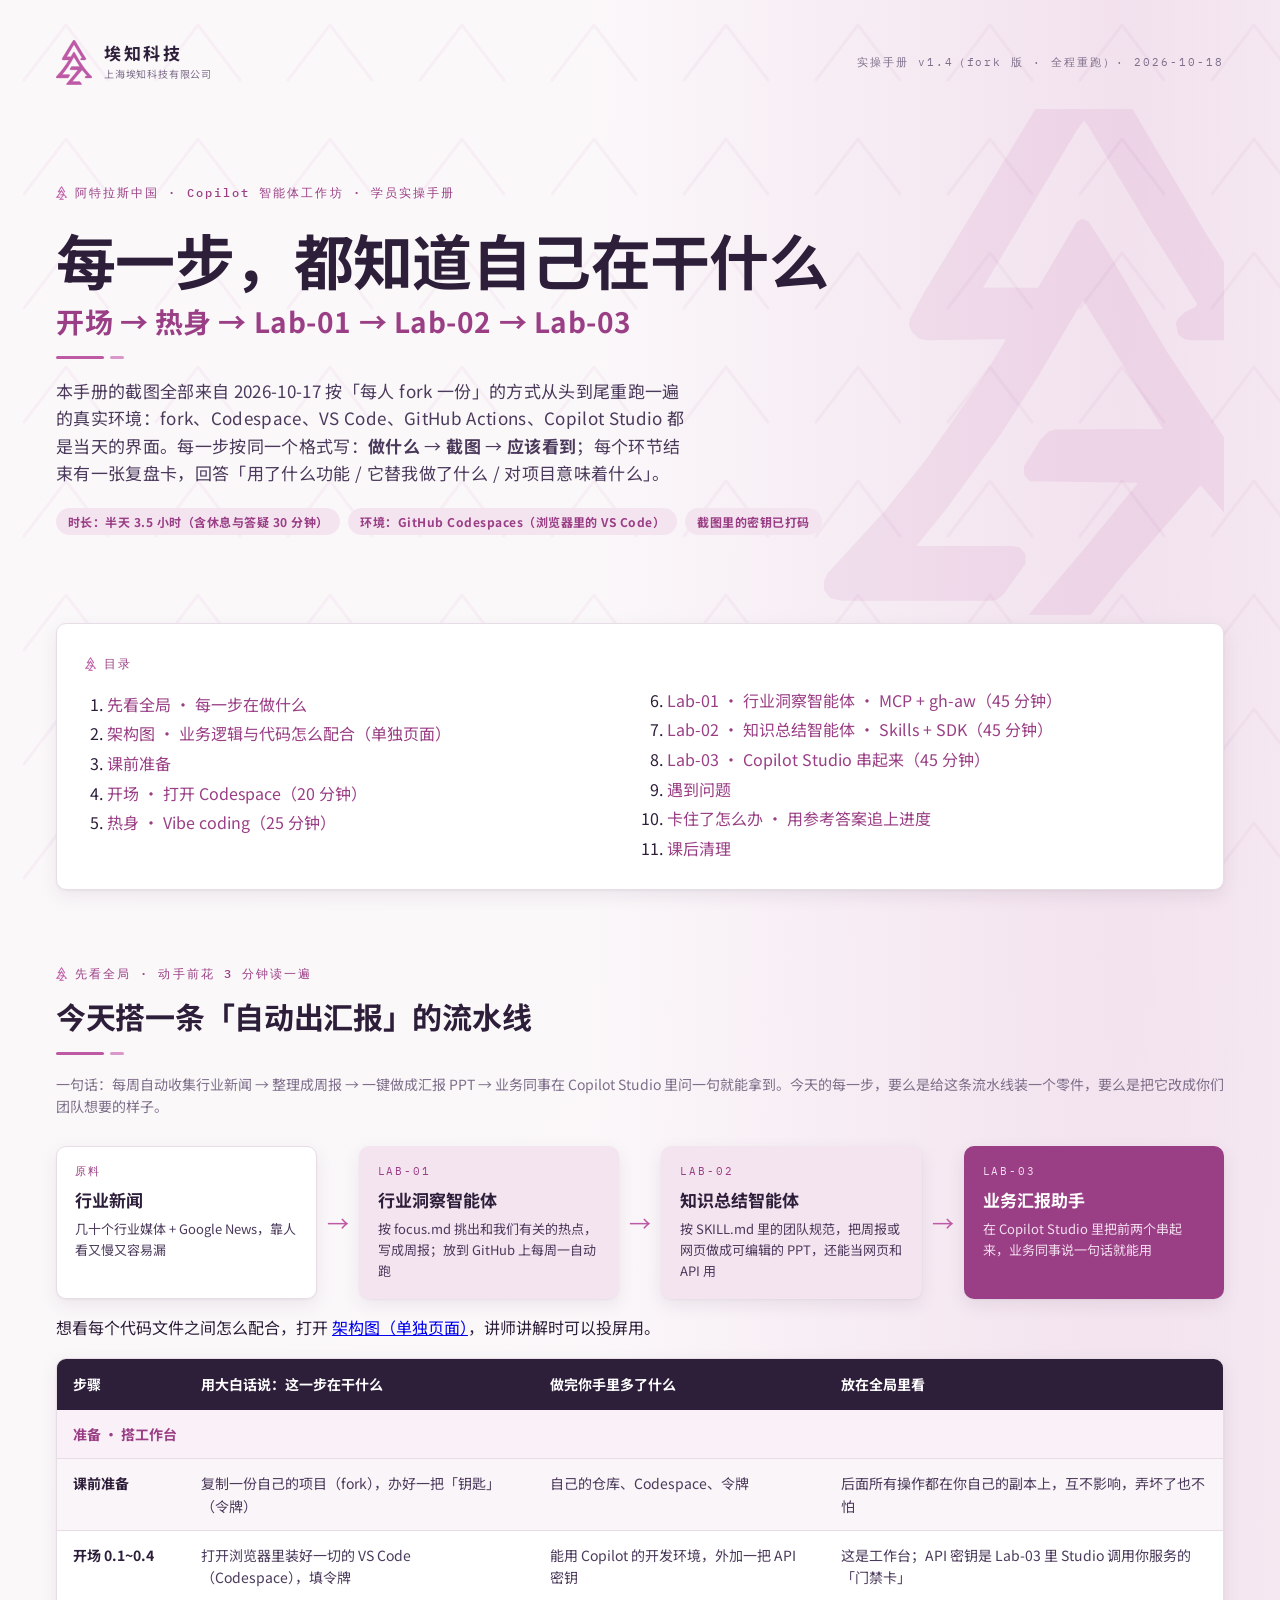
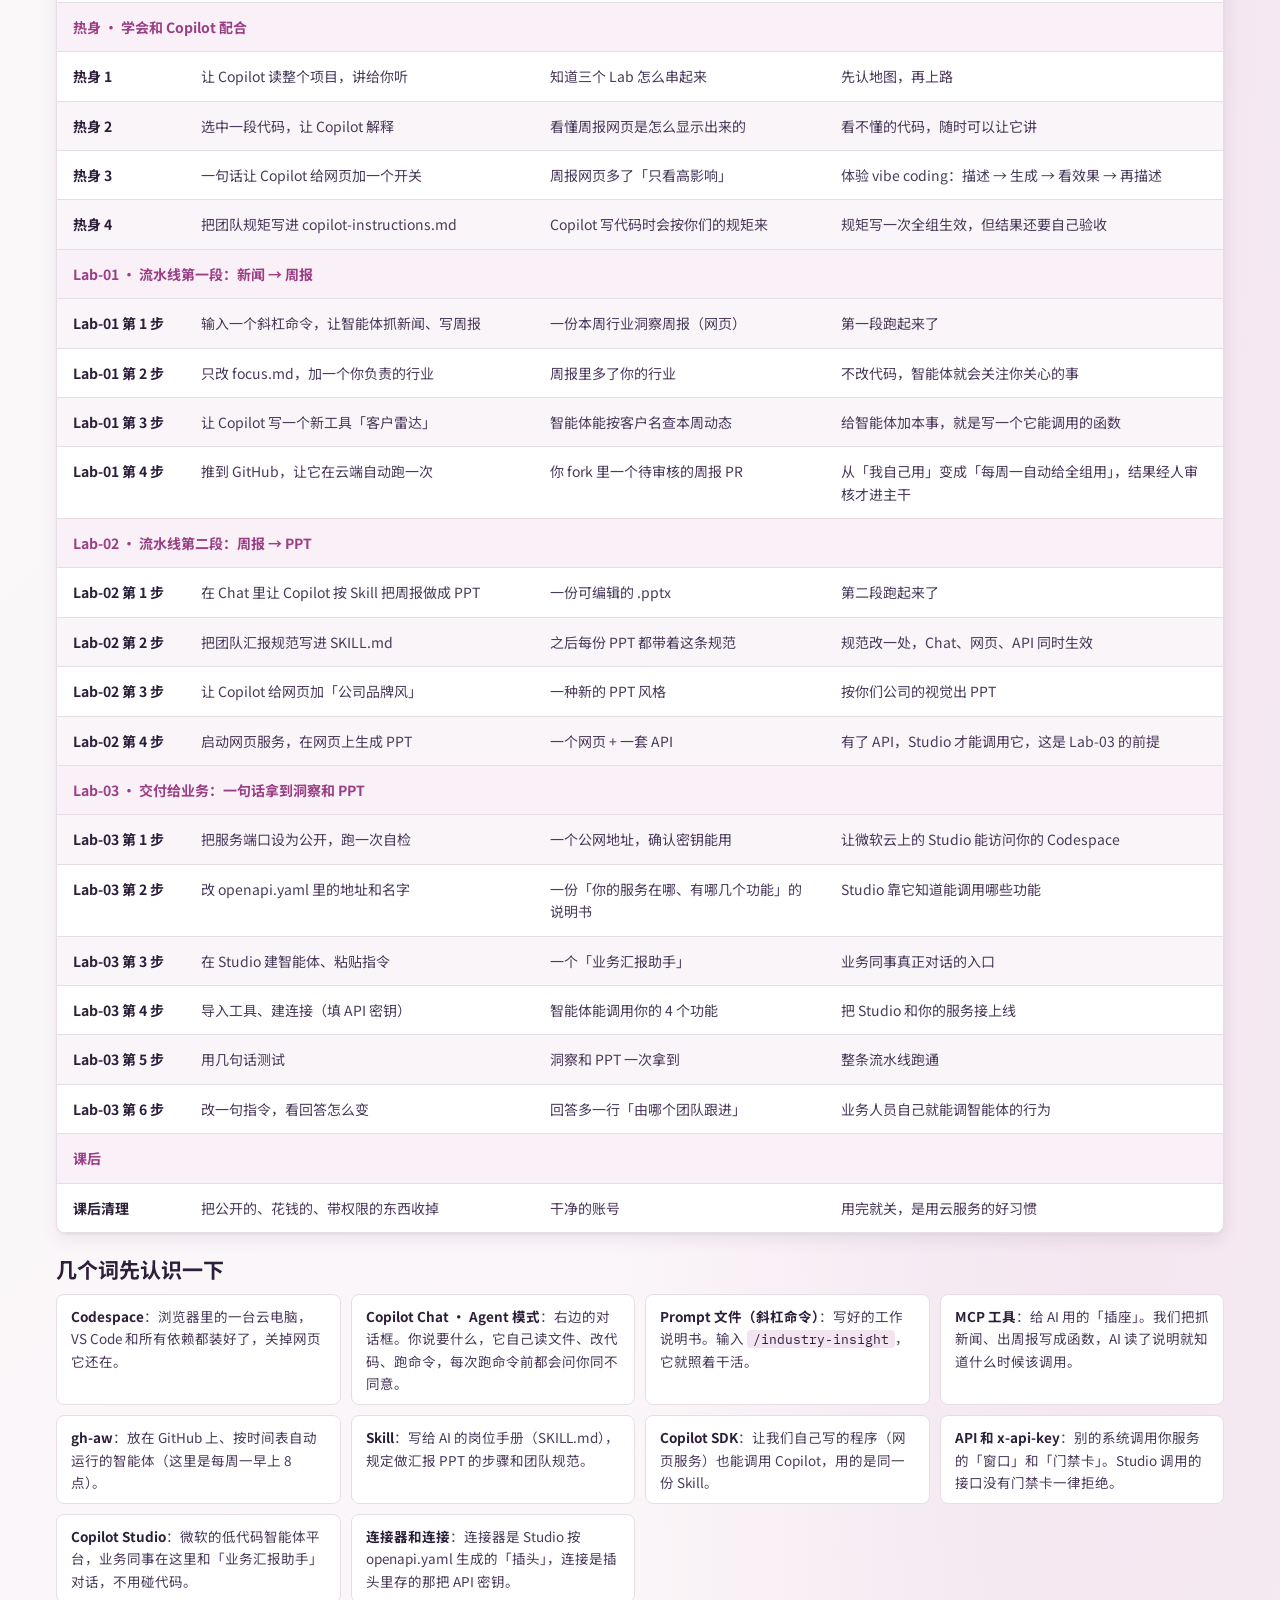
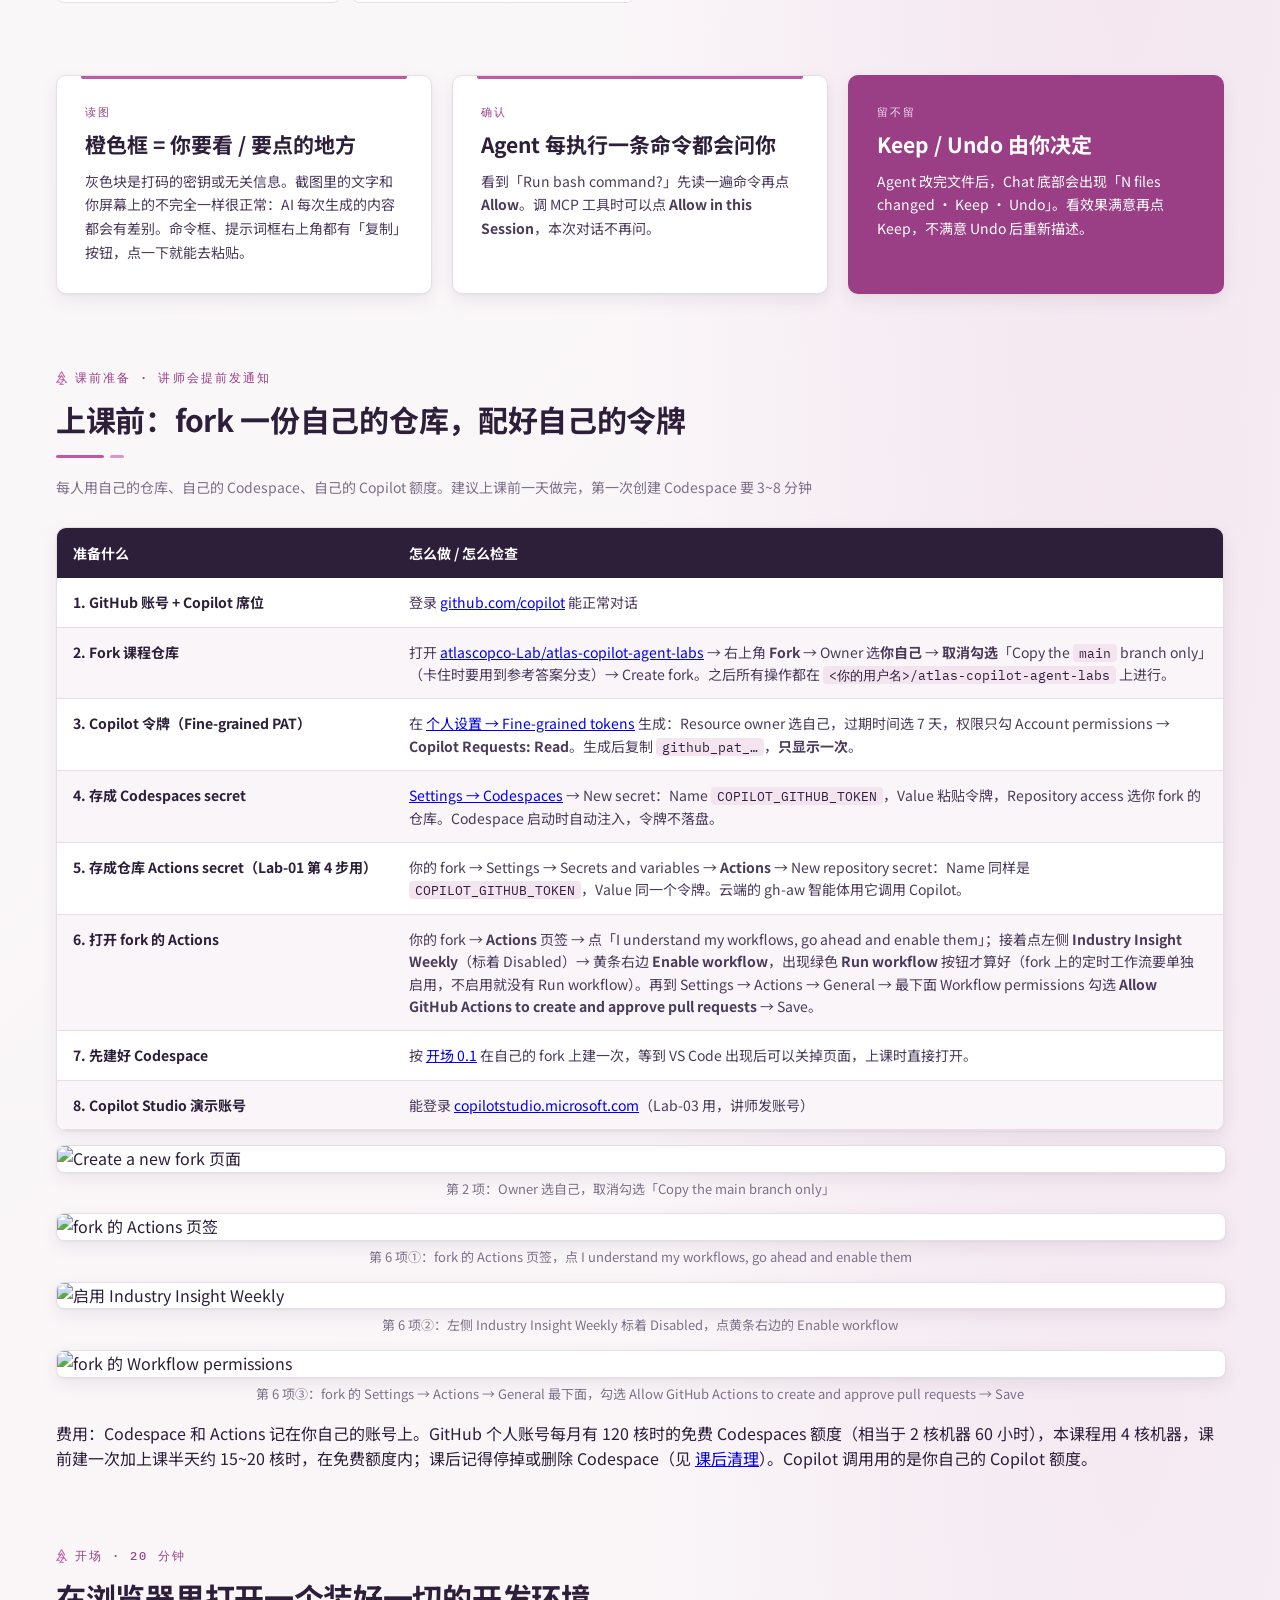
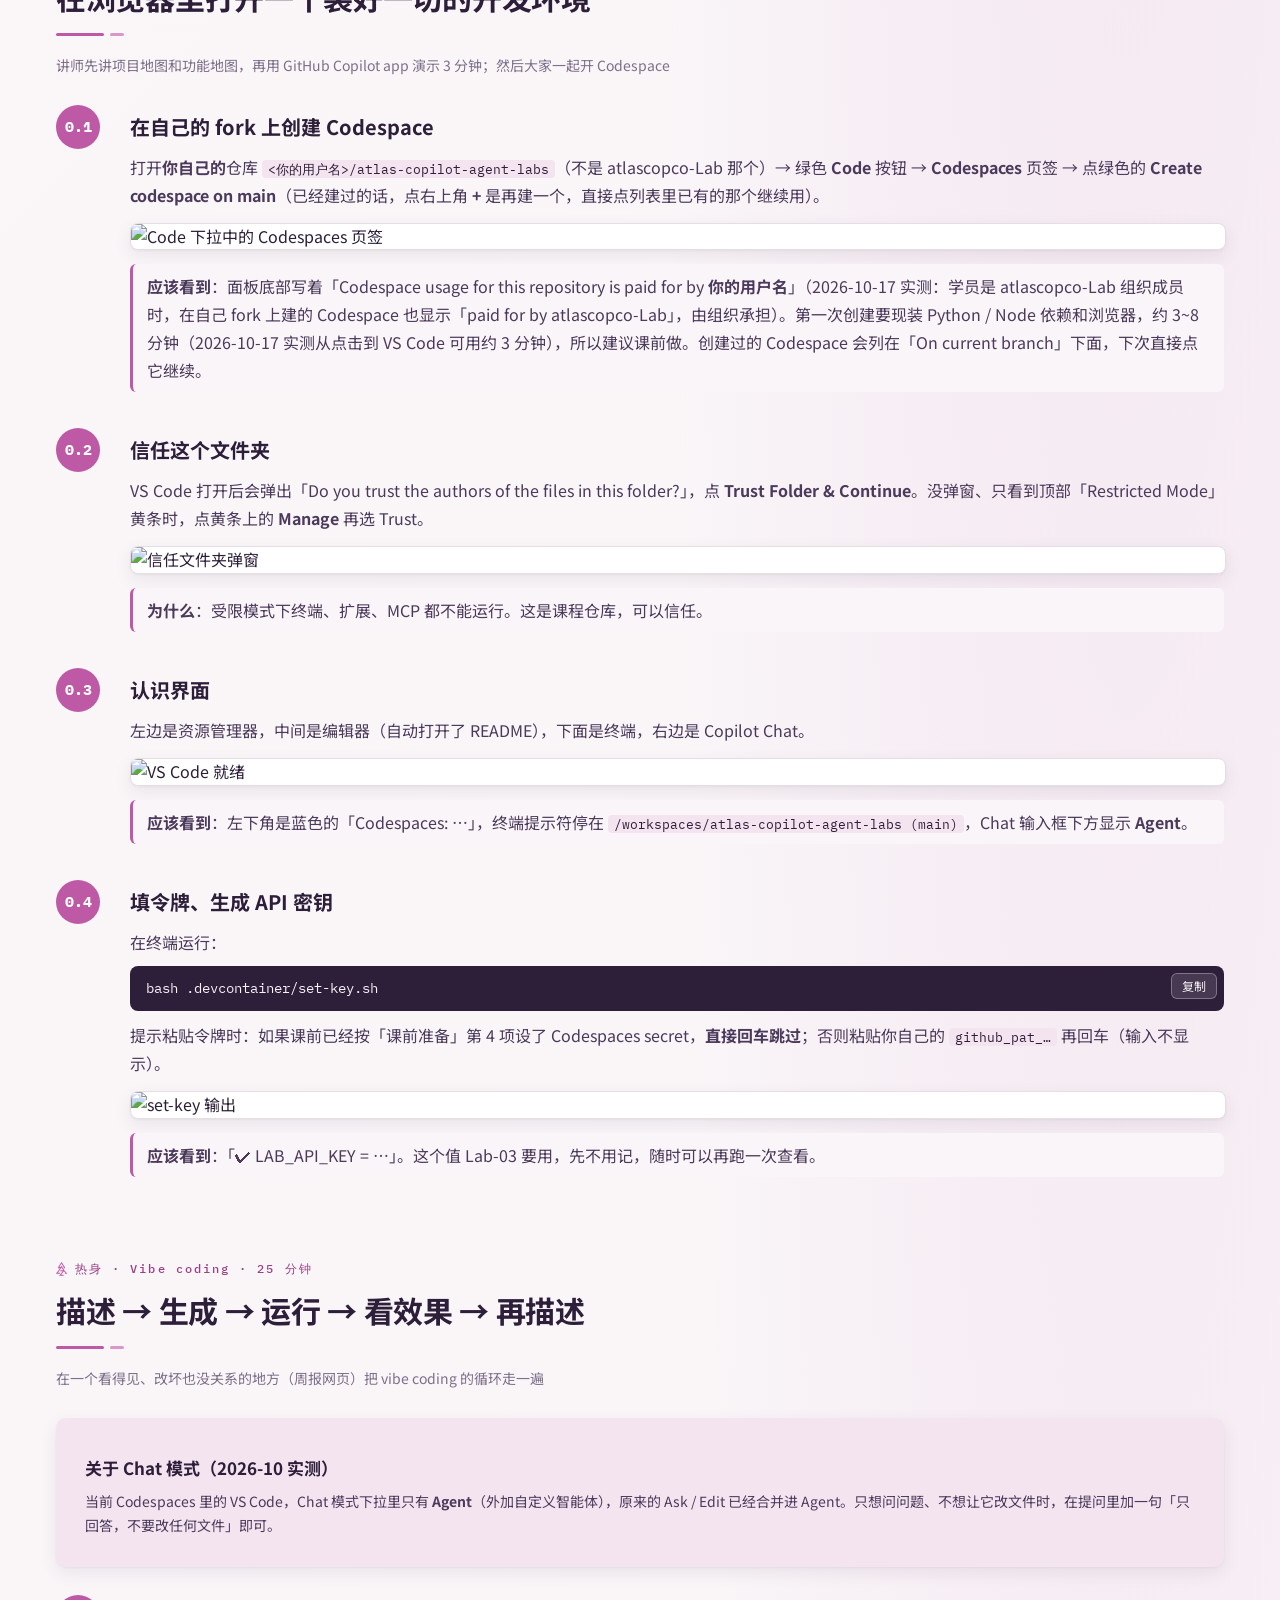
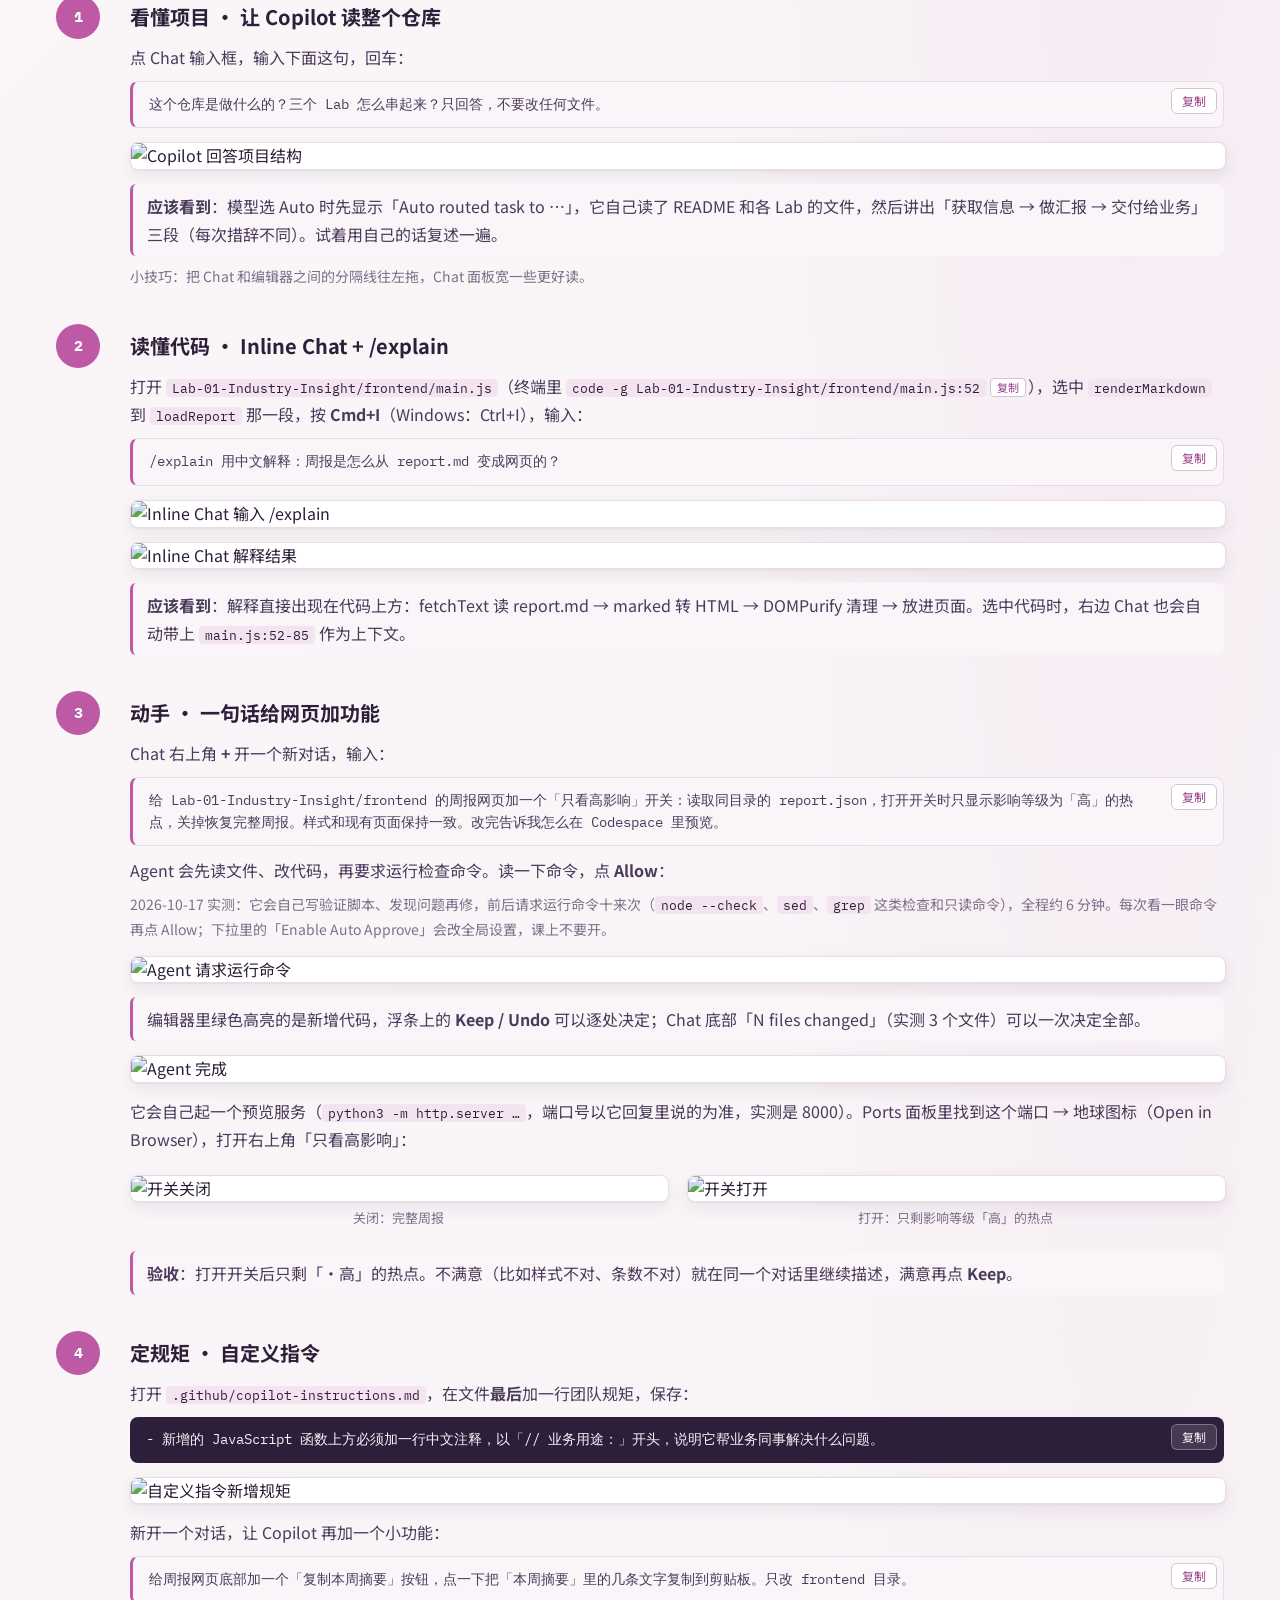
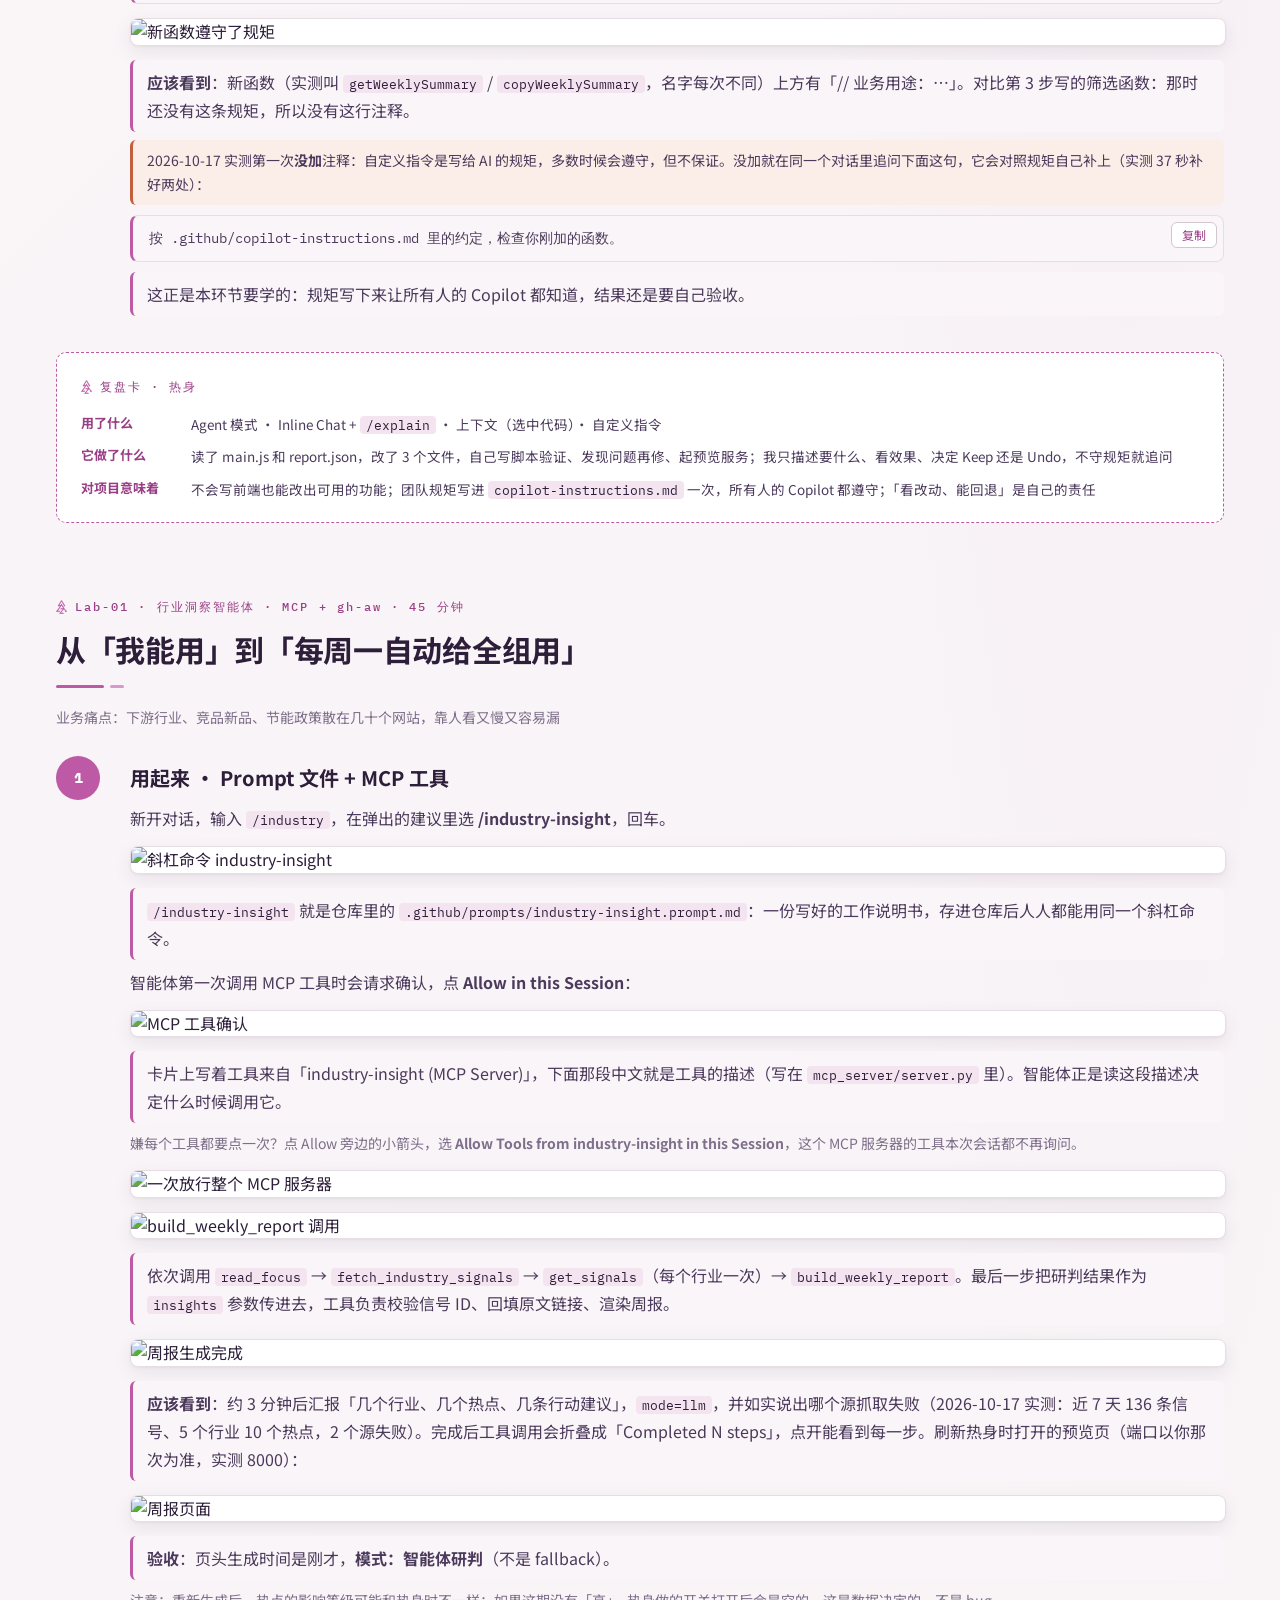
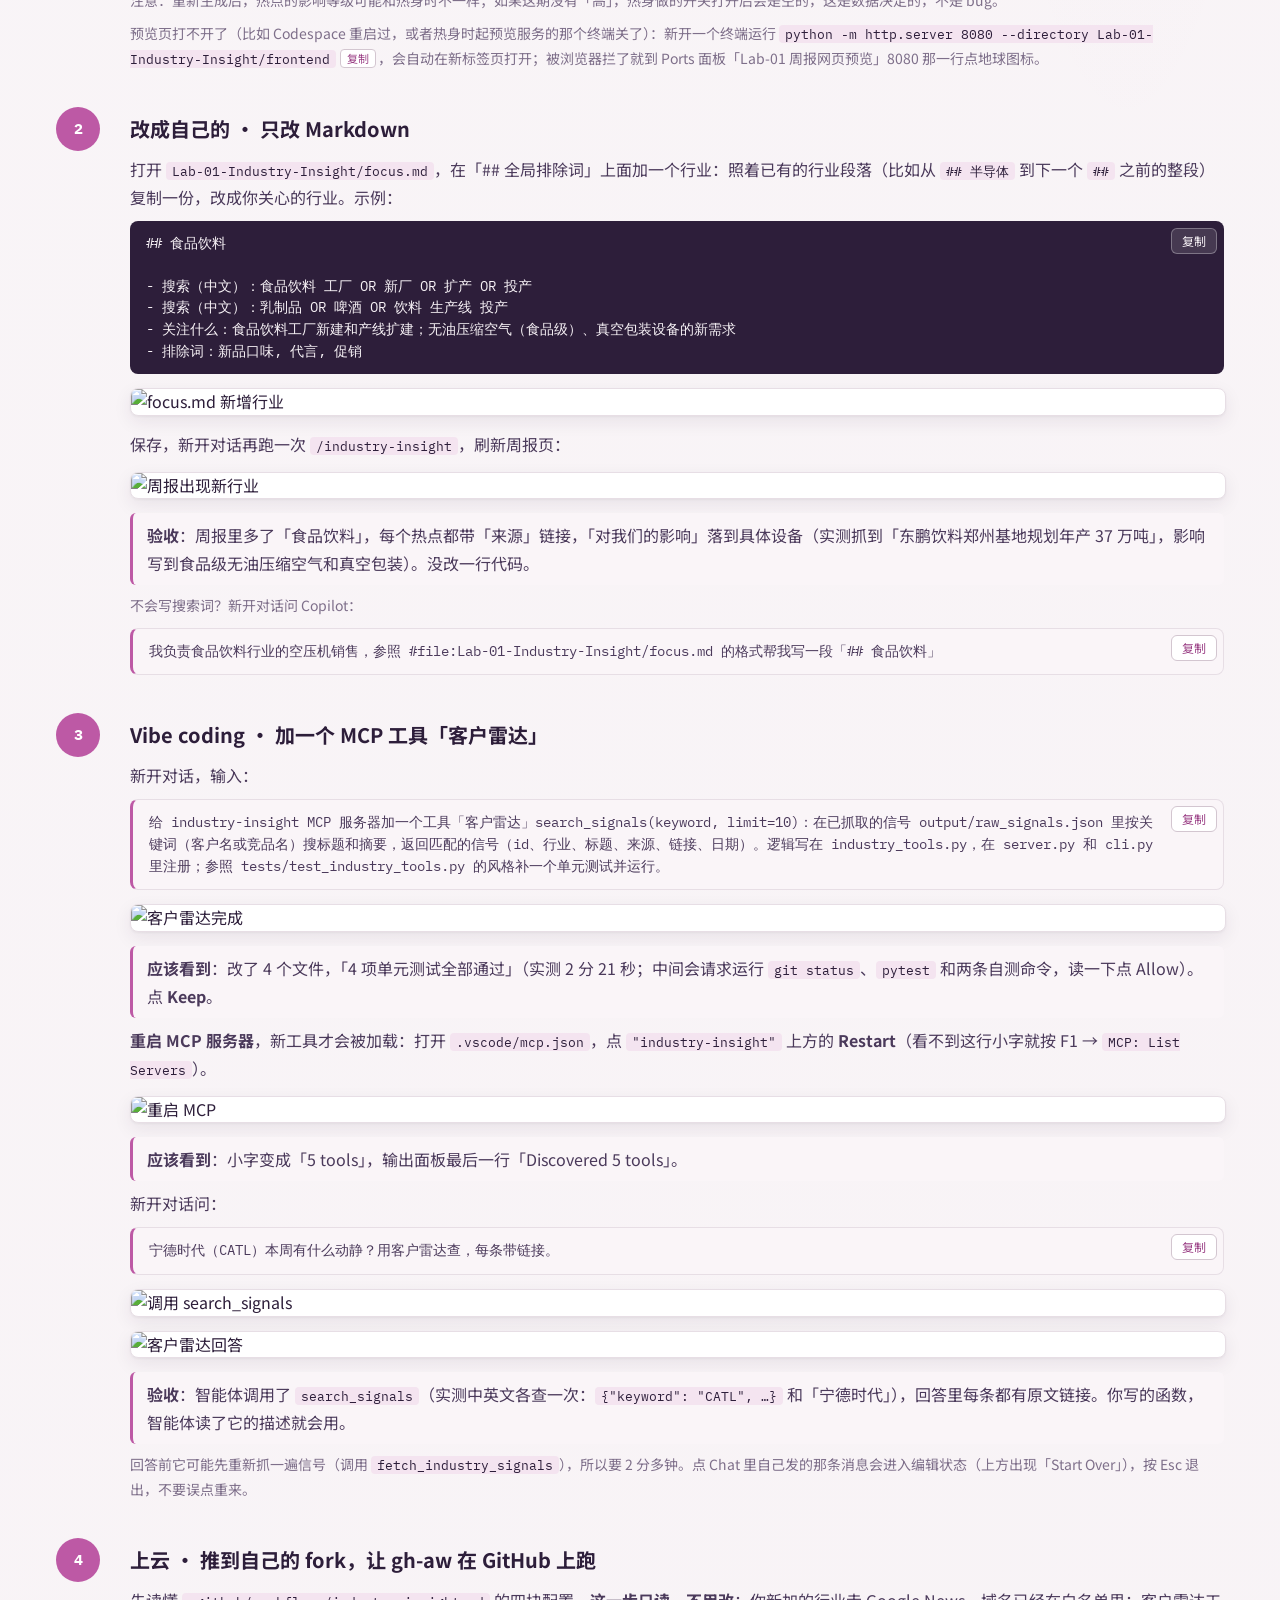
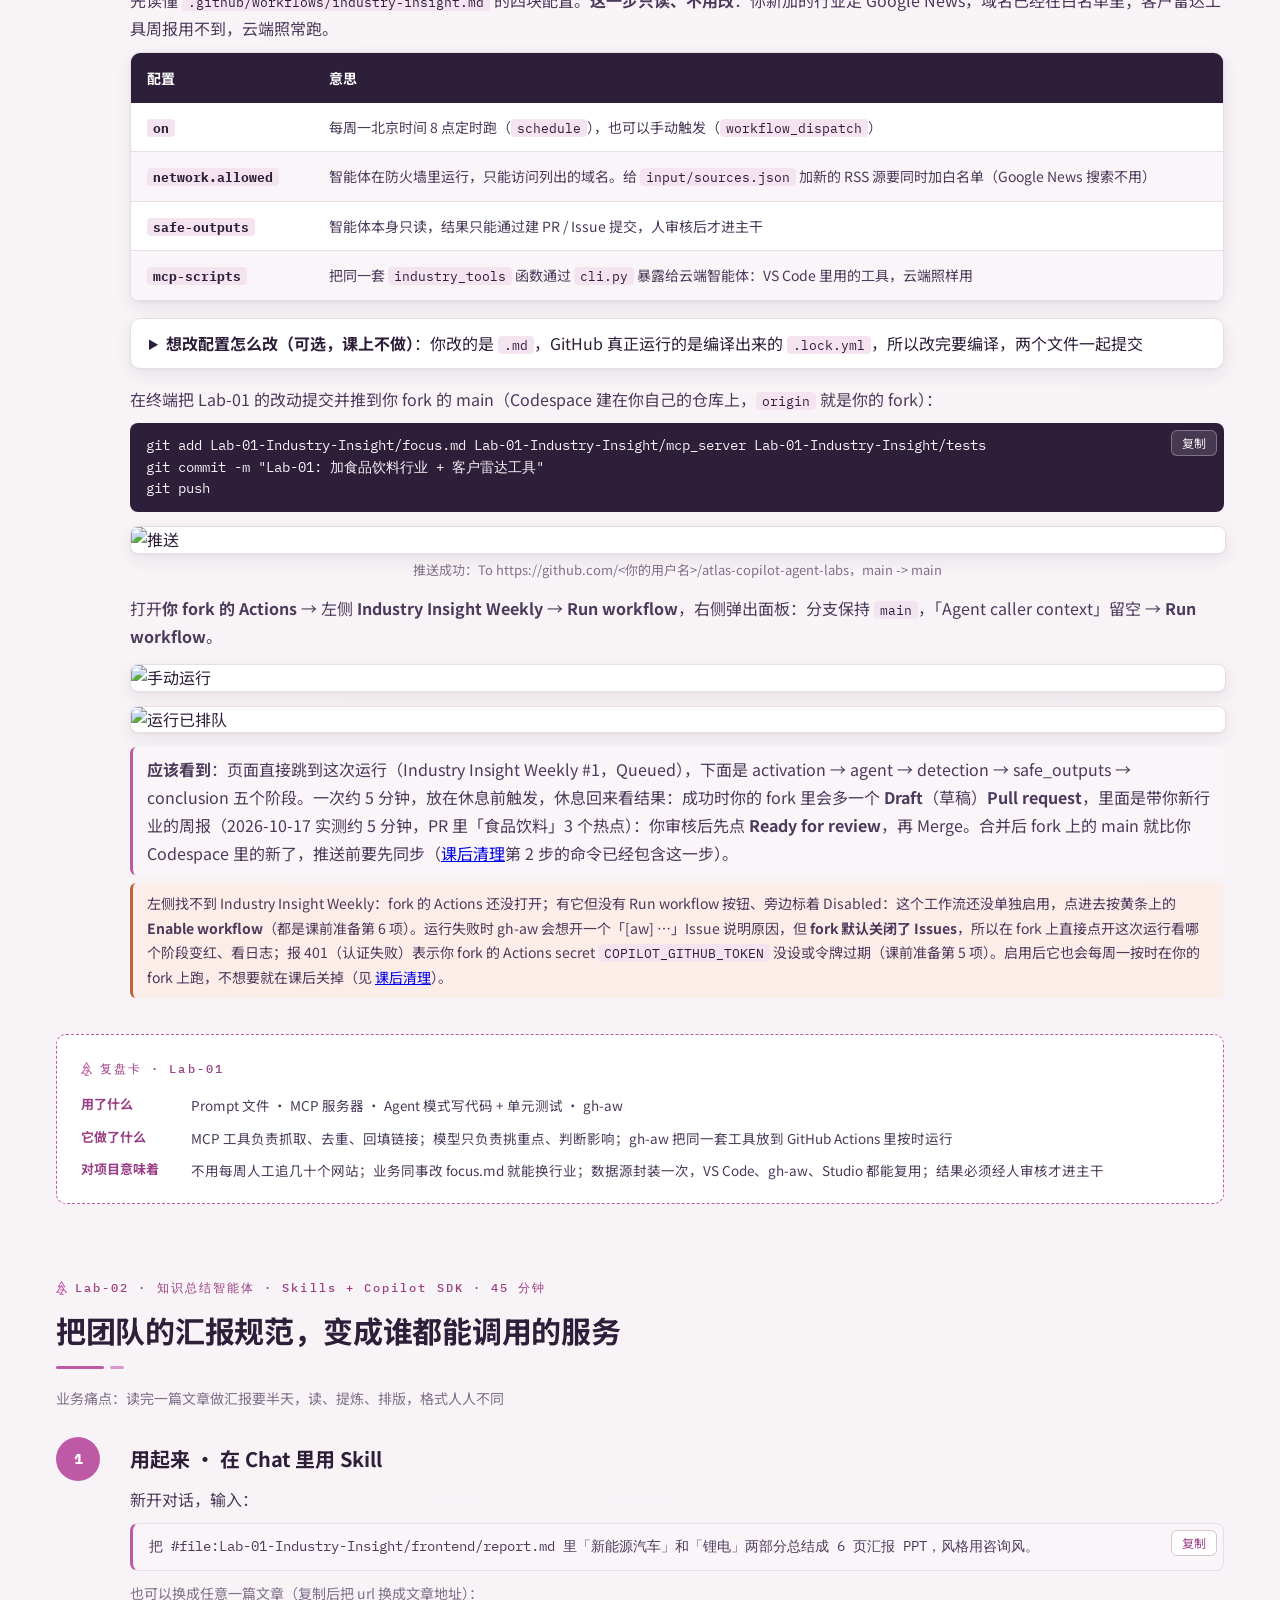
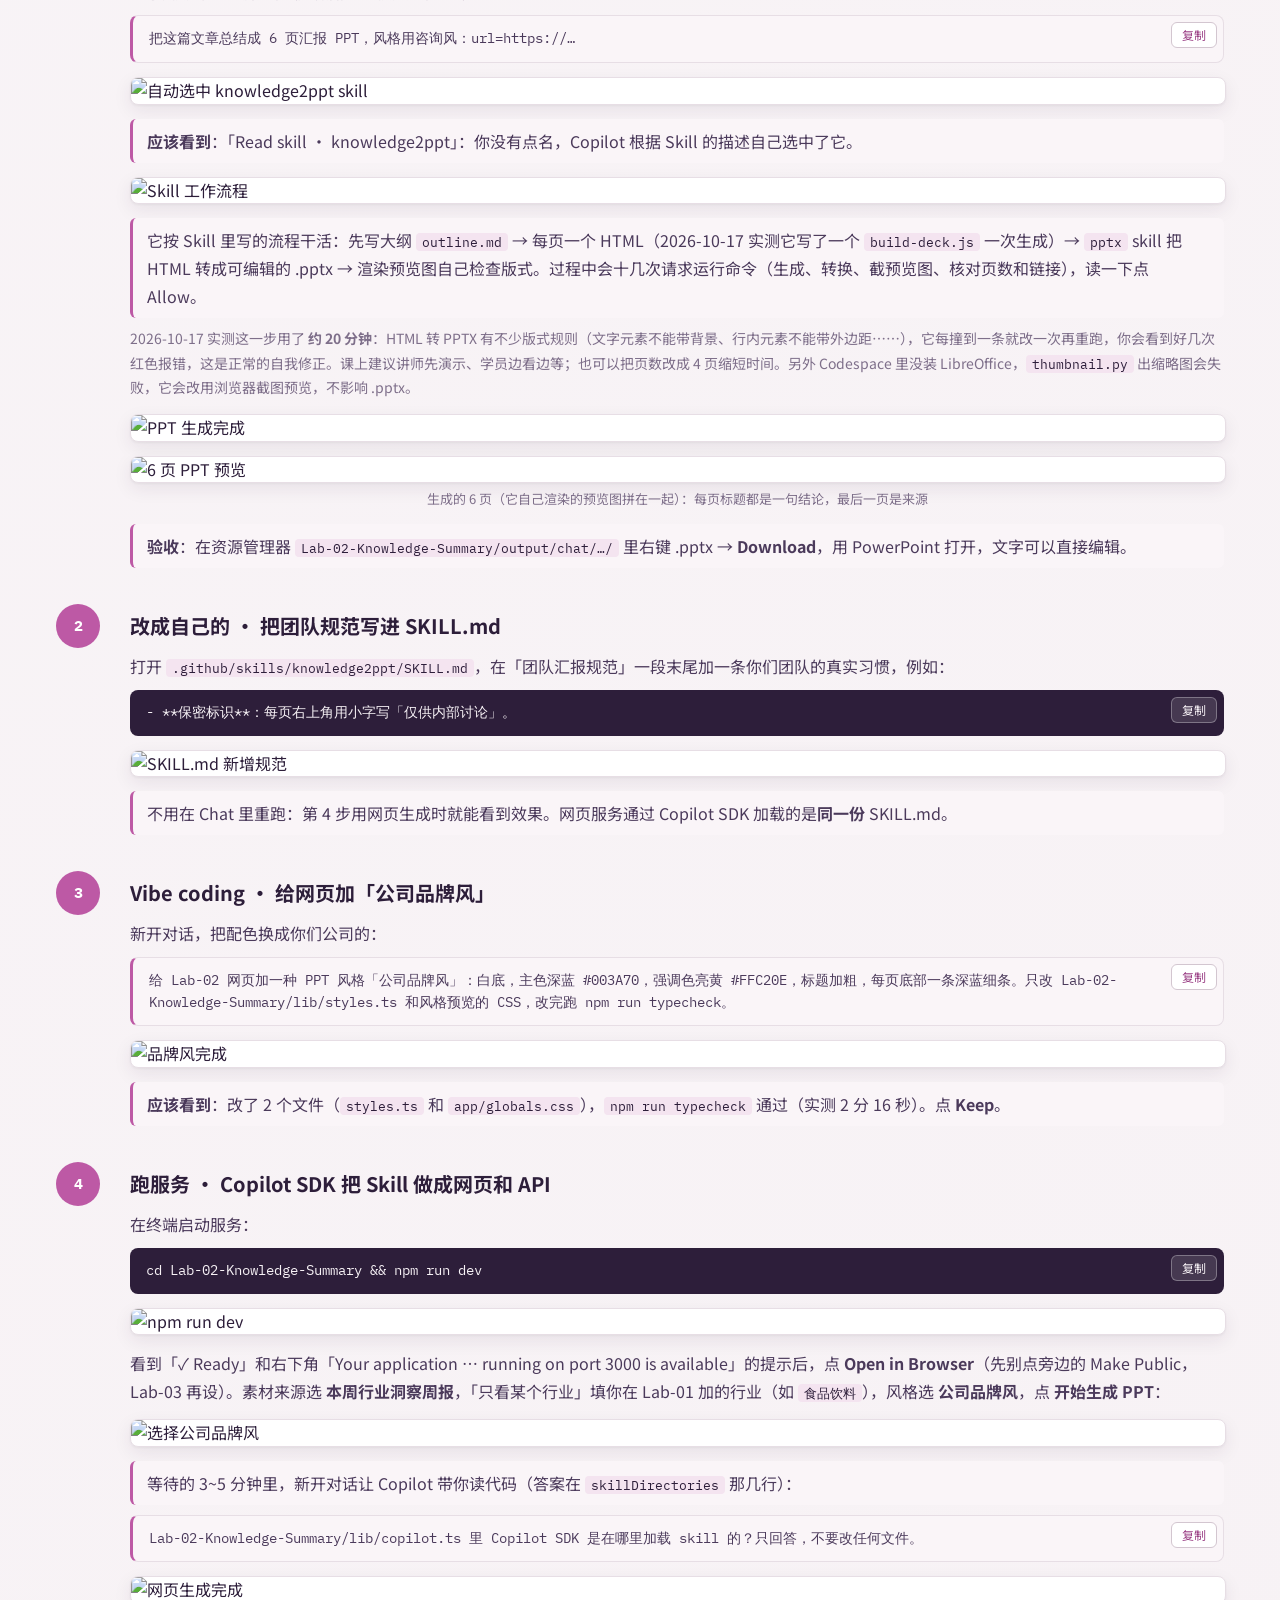
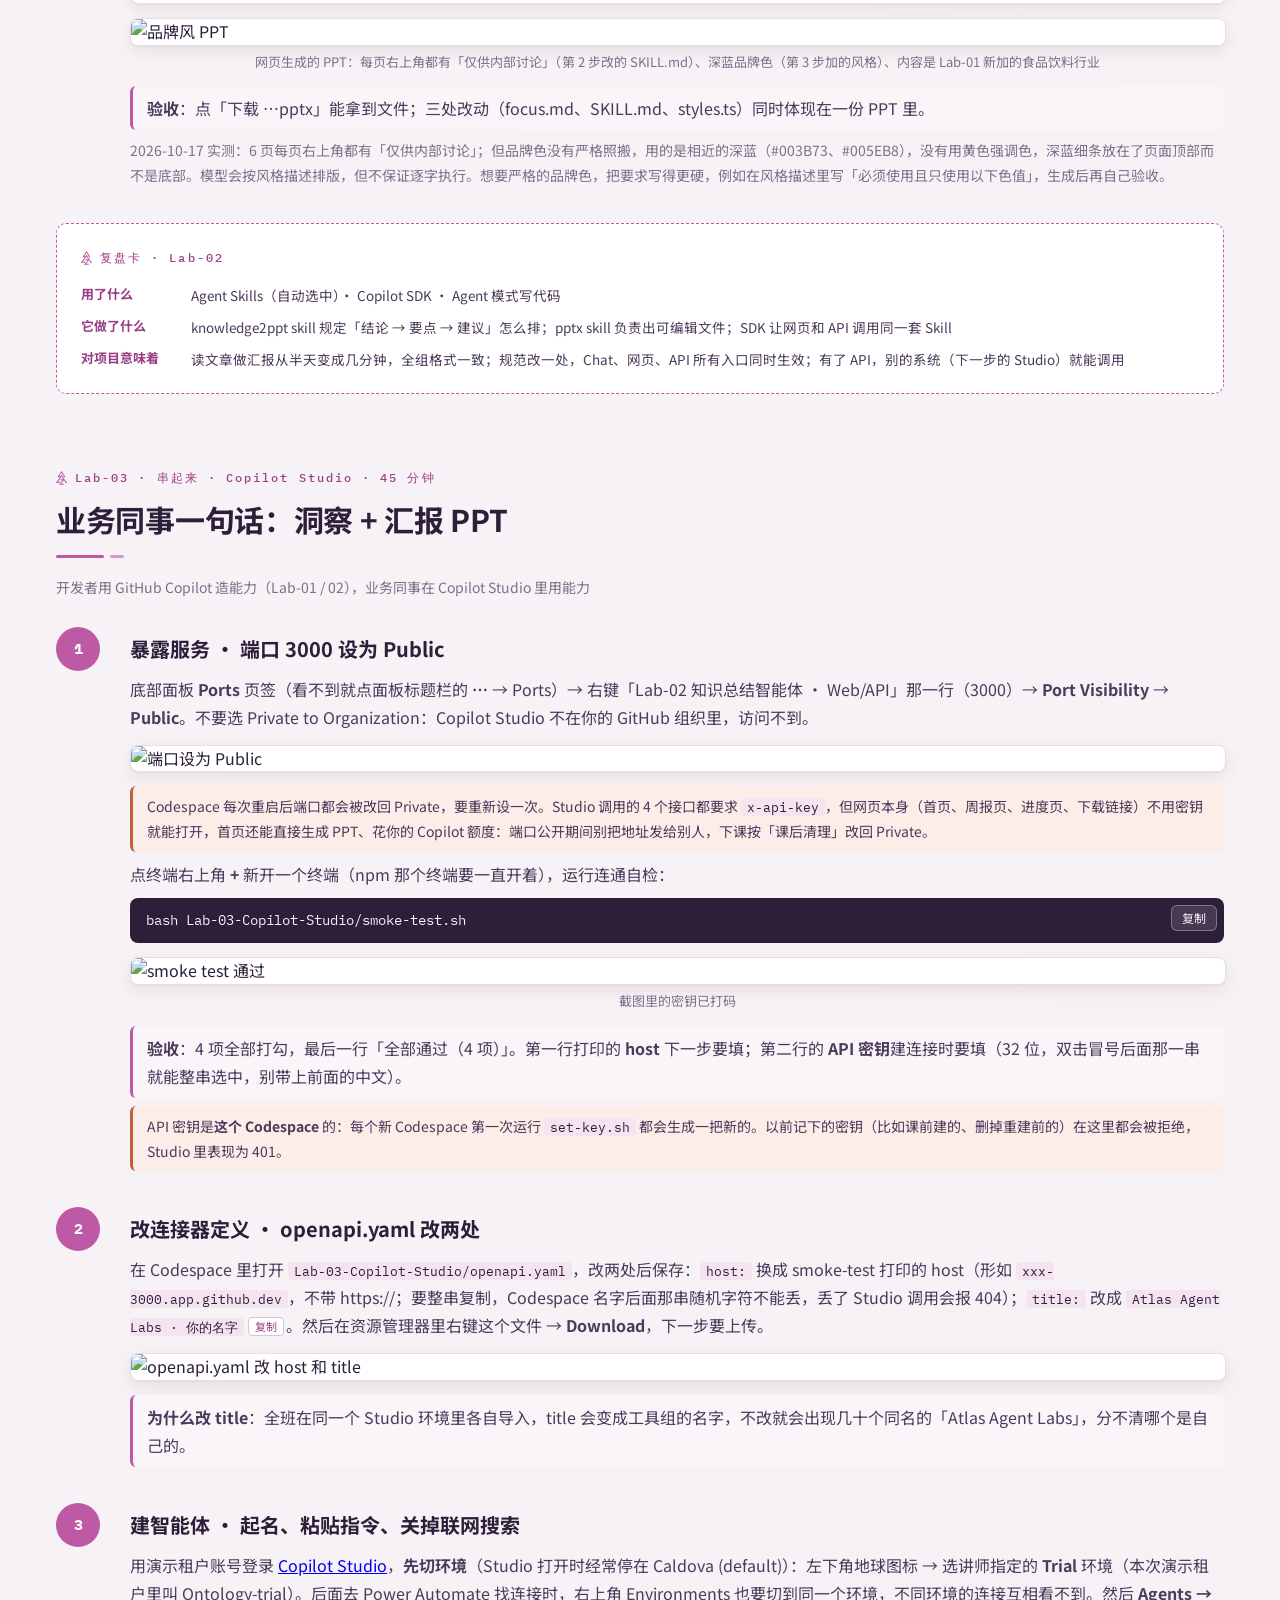
==== commit 1fa4ab03: "docs: Studio 连接排障按 10-18 重跑全面更正，记录全部踩坑 - 更正：「建连接没有 API 密钥框」不是环境问题，是导入向导 Authentication 的 Parameter l" ====
--- a/docs/manual/index.html
+++ b/docs/manual/index.html
@@ -913,7 +913,7 @@
         <p class="do">点终端右上角 <b>+</b> 新开一个终端（npm 那个终端要一直开着），运行连通自检：</p>
         <pre class="cmd">bash Lab-03-Copilot-Studio/smoke-test.sh</pre>
         <figure class="shot"><img src="img/51-lab03-smoke.jpg" alt="smoke test 通过" loading="lazy"><figcaption>截图里的密钥已打码</figcaption></figure>
-        <p class="see"><b>验收</b>：4 项全部打勾，最后一行「全部通过（4 项）」。第一行打印的 <b>host</b> 下一步要填；第二行的 <b>API 密钥</b>建连接时要填（双击冒号后面那一串就能整串选中，别带上前面的中文）。</p>
+        <p class="see"><b>验收</b>：4 项全部打勾，最后一行「全部通过（4 项）」。第一行打印的 <b>host</b> 下一步要填；第二行的 <b>API 密钥</b>建连接时要填（32 位，双击冒号后面那一串就能整串选中，别带上前面的中文）。</p>
         <p class="warn">API 密钥是<b>这个 Codespace</b> 的：每个新 Codespace 第一次运行 <code>set-key.sh</code> 都会生成一把新的。以前记下的密钥（比如课前建的、删掉重建前的）在这里都会被拒绝，Studio 里表现为 401。</p>
       </div>
     </div>
@@ -922,7 +922,7 @@
       <div class="step-no">2</div>
       <div class="step-body">
         <h3>改连接器定义 · openapi.yaml 改两处</h3>
-        <p class="do">在 Codespace 里打开 <code>Lab-03-Copilot-Studio/openapi.yaml</code>，改两处后保存：<code>host:</code> 换成 smoke-test 打印的 host（形如 <code>xxx-3000.app.github.dev</code>，不带 https://）；<code>title:</code> 改成 <code class="copy">Atlas Agent Labs · 你的名字</code>。然后在资源管理器里右键这个文件 → <b>Download</b>，下一步要上传。</p>
+        <p class="do">在 Codespace 里打开 <code>Lab-03-Copilot-Studio/openapi.yaml</code>，改两处后保存：<code>host:</code> 换成 smoke-test 打印的 host（形如 <code>xxx-3000.app.github.dev</code>，不带 https://；要整串复制，Codespace 名字后面那串随机字符不能丢，丢了 Studio 调用会报 404）；<code>title:</code> 改成 <code class="copy">Atlas Agent Labs · 你的名字</code>。然后在资源管理器里右键这个文件 → <b>Download</b>，下一步要上传。</p>
         <figure class="shot"><img src="img/51b-lab03-openapi-edit.jpg" alt="openapi.yaml 改 host 和 title" loading="lazy"></figure>
         <p class="see"><b>为什么改 title</b>：全班在同一个 Studio 环境里各自导入，title 会变成工具组的名字，不改就会出现几十个同名的「Atlas Agent Labs」，分不清哪个是自己的。</p>
       </div>
@@ -932,14 +932,14 @@
       <div class="step-no">3</div>
       <div class="step-body">
         <h3>建智能体 · 起名、粘贴指令、关掉联网搜索</h3>
-        <p class="do">用演示租户账号登录 <a href="https://copilotstudio.microsoft.com">Copilot Studio</a>，<b>先切环境</b>：左下角地球图标 → 选讲师指定的 <b>Trial</b> 环境（本次演示租户里叫 Ontology-trial）。Studio 打开时经常停在 Caldova (default)，2026-10-18 在那里建的智能体，建连接时没有 API 密钥输入框、工具一直提示 We couldn't enable this connection。后面去 Power Automate 找连接时，右上角 Environments 也要切到同一个环境，不同环境的连接互相看不到。然后 <b>Agents → New agent 旁的下拉箭头 → Agent（Standard）</b>：</p>
+        <p class="do">用演示租户账号登录 <a href="https://copilotstudio.microsoft.com">Copilot Studio</a>，<b>先切环境</b>（Studio 打开时经常停在 Caldova (default)）：左下角地球图标 → 选讲师指定的 <b>Trial</b> 环境（本次演示租户里叫 Ontology-trial）。后面去 Power Automate 找连接时，右上角 Environments 也要切到同一个环境，不同环境的连接互相看不到。然后 <b>Agents → New agent 旁的下拉箭头 → Agent（Standard）</b>：</p>
         <figure class="shot"><img src="img/55b-studio-new-agent-menu.jpg" alt="New agent 下拉菜单" loading="lazy"><figcaption>选下面「Other ways to build」里的 Agent（Standard）。上面带 GitHub Copilot 标记的是让 AI 帮你搭，会消耗额度，步骤也不可复现</figcaption></figure>
         <p class="do">名称填 <code class="copy">业务汇报助手 你的名字</code>；展开 <b>Agent settings</b>：Language 选 <b>Chinese (Simplified)</b>；Solution 保持默认的 Common Data Services Default Solution；<b>Schema name</b> 填英文（如 <code>bizreportzhang</code>）→ <b>Create</b>，等到绿条「Your agent has been provisioned」。</p>
         <figure class="shot"><img src="img/56-studio-new-agent.jpg" alt="Name your agent 对话框" loading="lazy"></figure>
         <p class="do"><b>Overview → Instructions → Edit</b>，把下面整段粘贴进去 → <b>Save</b>（点框右上角「复制」；和 Lab-03 README 里的「智能体指令」是同一段）：</p>
         <pre class="prompt">你是阿特拉斯中国的「业务汇报助手」，服务销售、产品、市场同事。你有两项能力：
 1. 行业洞察：用户问某个行业本周有什么变化、对我们有什么影响时，调用「查询本周行业洞察」，topic 填用户提到的行业，没指定行业就填「全部」。回答时先给 2~3 句结论，再列影响等级为「高」的事件和对业务的影响，最后附上 reportPageUrl。只根据工具返回的内容回答，不要补充工具没给的事实。不要在回答里写信号编号（如 S024），也不要输出 cite 之类的引用标记；需要注明来源时，用 Markdown 链接写成「来源：[媒体名](链接)」。如果 mode 是 fallback，提醒用户这期周报未经智能体研判。
-2. 生成汇报：用户要把行业洞察「整理成汇报」或「做成 PPT」时，调用「把行业洞察做成汇报 PPT」，topic 沿用刚才的行业；用户给了网页链接要做汇报时，调用「把网页做成汇报 PPT」。用户没说页数就填 6，没说风格就填 consulting。提交后立刻回复：「汇报 PPT 正在生成（约 2~5 分钟），可以在这个页面查看进度并下载」，并附上 progressPageUrl。用户之后问「好了吗」，用同一个 jobId 调用「查询 PPT 生成进度」，成功就给出 downloadUrl。
+2. 生成汇报：用户要把行业洞察「整理成汇报」或「做成 PPT」时，调用「把行业洞察做成汇报 PPT」，topic 沿用刚才的行业；用户给了网页链接要做汇报时，调用「把网页做成汇报 PPT」。用户没说页数就填 6，没说风格就填 consulting，不要反问。提交后立刻回复：「汇报 PPT 正在生成（约 2~5 分钟），可以在这个页面查看进度并下载」，并附上 progressPageUrl。用户之后问「好了吗」，用同一个 jobId 调用「查询 PPT 生成进度」，成功就给出 downloadUrl。
 用户一句话里同时要洞察和汇报时，先调用「查询本周行业洞察」回答洞察，再调用「把行业洞察做成汇报 PPT」生成汇报。</pre>
         <figure class="shot"><img src="img/52-studio-overview.jpg" alt="指令保存后" loading="lazy"><figcaption>指令保存后的样子；右侧是 Test your agent 窗格</figcaption></figure>
         <p class="warn">编辑框里输入 <code>/</code> 会弹出插入菜单（编辑框里就写着「Use / to add tools…」），斜杠后面的字会被吞掉。指令已经避开了斜杠，自己改时也别用。</p>
@@ -958,7 +958,7 @@
           <li><b>Upload specification</b>：上传第 2 步下载的 openapi.yaml → Next。</li>
           <li><b>API plugin details</b>：Tool name、Description 自动带出（应该是你改过的「Atlas Agent Labs · 你的名字」）；Solution 留空（会自动建一个）→ Next。
             <figure class="shot"><img src="img/57-studio-import-own.jpg" alt="自动带出自己的工具名" loading="lazy"></figure></li>
-          <li><b>Authentication</b>：Studio 不读 openapi 里的密钥配置，要手动选：<b>API key</b>；Parameter label 随意（如 <code class="copy">API 密钥（LAB_API_KEY）</code>，建连接时会显示成输入框的标题）；<b>Parameter name 填 <code class="copy">x-api-key</code></b>；Parameter location 保持 <b>Header</b> → Next。
+          <li><b>Authentication</b>：Studio 不读 openapi 里的密钥配置，要手动选：<b>API key</b>；<b>Parameter label 必填</b>（如 <code class="copy">API 密钥（LAB_API_KEY）</code>，建连接时它是密钥输入框的标题；空着向导也能过，但建连接的对话框里就没有密钥框）；<b>Parameter name 填 <code class="copy">x-api-key</code></b>；Parameter location 保持 <b>Header</b> → Next。
             <figure class="shot"><img src="img/57b-studio-auth.jpg" alt="Authentication 设置" loading="lazy"></figure></li>
           <li><b>Select Tools</b>：列出 4 个操作。逐个点开 → Next（Configure tool）→ Next（Select tool parameters，描述都已写在 openapi 里，不用改），4 个都选上后 → Next → <b>Review</b> → Next，看到「Your tool is now published」→ 点 <b>Create connection</b>（它会回到 Add tool 对话框，不是直接弹出连接窗口）。
             <figure class="shot"><img src="img/57c-studio-tool-params.jpg" alt="工具参数描述已预填" loading="lazy"></figure>
@@ -967,7 +967,7 @@
         <p class="do">回到 Add tool 对话框，搜索框里输入<b>你的名字</b>（不要只搜 Atlas，全班的都会出来），在「Atlas Agent Labs 你的名字」下面点第一个工具「查询本周行业洞察」：</p>
         <figure class="shot"><img src="img/58-studio-pick-own-tool.jpg" alt="搜自己的名字" loading="lazy"><figcaption>Studio 会去掉名字里的「·」；认准带你名字的那一组 4 个工具</figcaption></figure>
         <p class="do">Connection 显示 Not connected → 点下拉 → <b>Create new connection</b> → Display name 填 <code class="copy">Atlas · 你的名字</code>（不填会叫「Connect to …」，和别人的重名）→ 下面的「API 密钥」粘贴第 1 步 smoke-test 第二行冒号后面那一串 → <b>Create</b>。Connection 变成绿色对勾后点 <b>Add and configure</b>。</p>
-        <p class="warn">建连接的对话框里<b>必须有「API 密钥」输入框</b>（见上图）。只有 Display name、没有密钥框，多半是环境不对（停在了 Caldova (default)）：点 Cancel，不要建，回第 3 步切到 Trial 环境重建智能体。<br>
+        <p class="warn">建连接的对话框里<b>必须有「API 密钥」输入框</b>（见下图）。只有 Display name、没有密钥框，是上面 Authentication 那步的 Parameter label 空着：点 Cancel，不要建；打开 <a href="https://make.powerautomate.com">Power Automate</a>（右上角 Environments 先切到和 Studio 同一个环境）→ 左侧 More → Discover all → Data → <b>Custom connectors</b> → 你的连接器右边的铅笔（编辑）→ <b>2. Security</b> → API Key 下点 <b>Edit</b> → 填上 Parameter label → <b>Update connector</b>，回到 Studio 再点 Create new connection，就有密钥框了。<br>
           Connection 下拉列表里，连接名右边的<b>垃圾桶</b>会直接删掉这个连接，所有用它的工具都会断开（测试时报 404「The connection … is not found」）。想换密钥不要删连接，按第 5 步下面 401 那条改。</p>
         <div class="grid grid-2">
           <figure class="shot"><img src="img/58b-studio-new-connection.jpg" alt="新建连接" loading="lazy"><figcaption>起个带名字的显示名，粘贴密钥</figcaption></figure>
@@ -996,7 +996,7 @@
               <tr><td>1</td><td><code class="copy">本周新能源汽车装配行业有什么变化？对我们有什么影响？</code></td><td>调用「查询本周行业洞察」（约 2 秒），行业=新能源汽车装配；回答先给结论，再列高影响事件、来源链接，最后附周报链接</td></tr>
               <tr><td>2</td><td><code class="copy">把这些整理成 6 页汇报 PPT</code></td><td>调用「把行业洞察做成汇报 PPT」，风格=consulting、行业沿用上一句、页数=6；回复进度页链接</td></tr>
               <tr><td>3</td><td><code class="copy">PPT 做好了吗？</code></td><td>调用「查询 PPT 生成进度」，任务号沿用上一句；生成完了就给出下载链接（实测约 4 分钟出 PPT）</td></tr>
-              <tr><td>4</td><td><code class="copy">把这篇文章做成 5 页汇报：https://semiengineering.com/</code></td><td>调用「把网页做成汇报 PPT」，网页地址=这个链接、页数=5；同样回复进度页链接</td></tr>
+              <tr><td>4</td><td><code class="copy">把这篇文章做成 5 页汇报，风格用咨询风：https://semiengineering.com/</code></td><td>调用「把网页做成汇报 PPT」，网页地址=这个链接、页数=5、风格=consulting；同样回复进度页链接。句子里不写风格时，智能体有时会反问风格</td></tr>
               <tr><td>5</td><td><code class="copy">看看本周食品饮料行业有什么变化，整理成汇报</code></td><td>一句话里先后调用两个工具：先洞察、再提交 PPT（行业=食品饮料）。用的是你 Lab-01 加的行业，生成的 PPT 带着你 Lab-02 改的规范</td></tr>
             </tbody>
           </table>
@@ -1010,15 +1010,18 @@
         <figure class="shot"><img src="img/55-studio-status.jpg" alt="第 3 句" loading="lazy"><figcaption>第 3 句：「查询 PPT 生成进度」用的是第 2 句返回的任务号</figcaption></figure>
         <figure class="shot"><img src="img/55b-studio-test4.jpg" alt="第 5 句" loading="lazy"><figcaption>第 5 句：一句话里先查洞察、再生成 PPT</figcaption></figure>
         <div class="warn">
-          <p style="margin:0 0 6px;"><b>工具卡片显示 Failed：先看错误里是 401 还是 404，两种处理不一样</b></p>
+          <p style="margin:0 0 6px;"><b>工具卡片显示 Failed 或回答报错：先看错误代码，按下面对号入座</b>（下面每一条都是 2026-10-18 重跑时真实遇到的）</p>
           <ol class="plain" style="margin:0;">
             <li><code>connectorAuthorizationError</code> … <b>HTTP 401</b>：你的服务拒绝了这次请求。先在 Codespace 新开终端运行 <code class="copy">bash Lab-03-Copilot-Studio/smoke-test.sh</code>：
               <br>「公网地址可访问」没过 → 3000 端口变回了 Private（Codespace 重启过、第二天再打开都会这样），按第 1 步设回 Public，回来直接重试；
-              <br>4 项都过 → 才是连接里的密钥不对（用了以前记下的，或复制时带上了前面的中文）。打开 <a href="https://make.powerautomate.com">Power Automate</a>，<b>先把右上角 Environments 切到和 Studio 同一个环境</b>（不切就找不到你的连接）→ 左侧 Connections → 你的「Atlas · 名字」→ <b>⋯ → Edit</b> → 粘贴 smoke-test 第二行冒号后面那一串 → <b>Update</b>，回来重试。不用删连接，也不用重新挂工具。</li>
+              <br>4 项都过 → 才是连接里的密钥不对（用了以前记下的、少复制了一位，或带上了前面的中文）。密钥是 32 位，在终端运行 <code class="copy">sed -n 's/^LAB_API_KEY=//p' Lab-02-Knowledge-Summary/.env</code> 只打印密钥本身，从这里复制最稳。打开 <a href="https://make.powerautomate.com">Power Automate</a>，<b>先把右上角 Environments 切到和 Studio 同一个环境</b>（不切就找不到你的连接）→ 左侧 More → Connections → 你的「Atlas · 名字」→ <b>⋯ → Edit</b> → 粘贴密钥 → <b>Update</b>，回来重试。不用删连接，也不用重新挂工具。</li>
             <li><code>connectorRequestFailure</code> … <b>HTTP 404</b> … <code>The connection … is not found</code>：工具绑定的连接已经被删了（比如点了连接旁边的垃圾桶，或者删掉重建过），工具详情里 Connection 显示 <b>Not connected</b>。到 Tools 页逐个打开 4 个工具 → <b>Connection</b> 下拉选「Atlas · 你的名字」（列表里没有就点 Create new connection 再建一个）→ 右上角 <b>Save</b>；4 个都改完，点 <b>New test session</b> 再试。</li>
+            <li><code>connectorRequestFailure</code> … <b>HTTP 404</b>（没有 The connection … is not found 字样）：请求根本没到你的服务。两种情况：① <b>Codespace 停了</b>（空闲 30 分钟会自动停，<a href="https://github.com/codespaces">github.com/codespaces</a> 里显示 Shutdown）→ 打开它，终端重新 <code class="copy">cd Lab-02-Knowledge-Summary &amp;&amp; npm run dev</code>，3000 设回 Public，跑一遍 smoke-test；② <b>连接器的 host 写错了</b>（比如漏了 Codespace 名字后面的随机串）→ 按下面「遇到问题」表里的办法在 Power Automate 直接改 Host，不用重新导入。</li>
+            <li><code>connectorPowerFxError</code> … <code>'&lt;' is an invalid start of a value</code>：服务返回的是网页不是 JSON，几乎都是 <b>3000 端口还是 Private</b>（GitHub 把请求跳转到了登录页）→ 按第 1 步设回 Public 再试。</li>
+            <li>回答 <code>Content was filtered</code>（ContentFiltered）：Studio 自带的内容安全过滤拦下了这一轮，不是你服务的问题。点 New test session，把要求一句话说全再问（行业或网址、页数、风格都写上）。2026-10-18 遇到过：智能体反问风格，回答 geek 之后被拦。</li>
           </ol>
         </div>
-        <p class="tip">如果某个工具忘了改成 Maker-provided credentials，调用时会提示「先连接……打开连接管理器」：回到那个工具的 Additional details 改掉再试，比在连接管理器里授权省事。测完想回看，到顶部 <b>Activity</b> 页打开这次会话即可。</p>
+        <p class="tip">如果某个工具忘了改成 Maker-provided credentials，调用时会提示「先连接……打开连接管理器」：回到那个工具的 Additional details 改掉再试，比在连接管理器里授权省事。测完想回看，到顶部 <b>Activity</b> 页打开这次会话即可（列表要过几分钟才更新）。</p>
       </div>
     </div>
 
@@ -1076,14 +1079,17 @@
 git pull --no-rebase --no-edit
 git push</pre></td></tr>
           <tr><td>smoke-test「公网地址可访问」失败（302 / 401）</td><td>端口 3000 是 Private（重启后会变回去）</td><td>Ports 面板右键 3000 → Port Visibility → Public</td></tr>
-          <tr><td>Studio 工具卡片 Failed：<code>connectorAuthorizationError</code>（HTTP 401）</td><td>① 3000 端口变回了 Private（Codespace 重启后会这样）；② 连接里的密钥不是这个 Codespace 的（每个 Codespace 的 LAB_API_KEY 都不同），或复制时带上了前面的中文</td><td>先跑 <code class="copy">bash Lab-03-Copilot-Studio/smoke-test.sh</code>：公网那项没过就把端口设回 Public；4 项都过再改密钥：<code class="copy">grep LAB_API_KEY Lab-02-Knowledge-Summary/.env</code> 看当前值 → Power Automate（右上角先切到和 Studio 同一个环境）→ Connections → 你的连接 ⋯ → Edit → 粘贴 → Update，回来重试</td></tr>
+          <tr><td>Studio 工具卡片 Failed：<code>connectorAuthorizationError</code>（HTTP 401）</td><td>① 3000 端口变回了 Private（Codespace 重启后会这样）；② 连接里的密钥不是这个 Codespace 的（每个 Codespace 的 LAB_API_KEY 都不同），或复制时少了一位、带上了前面的中文</td><td>先跑 <code class="copy">bash Lab-03-Copilot-Studio/smoke-test.sh</code>：公网那项没过就把端口设回 Public；4 项都过再改密钥：<code class="copy">sed -n 's/^LAB_API_KEY=//p' Lab-02-Knowledge-Summary/.env</code> 打印当前密钥（应该是 32 位）→ Power Automate（右上角先切到和 Studio 同一个环境）→ 左侧 More → Connections → 你的连接 ⋯ → Edit → 粘贴 → Update，回来重试</td></tr>
           <tr><td>Studio 工具卡片 Failed：<code>connectorRequestFailure</code>（HTTP 404），提示 <code>The connection … is not found</code></td><td>工具绑定的连接被删了（点过连接旁边的垃圾桶，或删掉重建过），工具详情里 Connection 显示 Not connected</td><td>Tools 页逐个打开 4 个工具 → Connection 下拉选「Atlas · 你的名字」（没有就 Create new connection）→ Save → New test session 重试</td></tr>
           <tr><td>Power Automate 的 Connections 里找不到「Atlas · 你的名字」</td><td>Power Automate 和 Studio 不在同一个环境（Power Automate 右上角 Environments 和 Studio 左下角显示的不一样）</td><td>Power Automate 右上角 Environments 切到 Studio 用的那个环境（课程用讲师指定的 Trial 环境，如 Ontology-trial），再看 Connections</td></tr>
-          <tr><td>建连接时只有 Display name、没有 API 密钥输入框；工具提示 <code>We couldn't enable this connection</code></td><td>智能体建在了 Caldova (default) 环境（Studio 打开时经常默认停在这里），不是讲师指定的 Trial 环境</td><td>Studio 左下角切到 Trial 环境（如 Ontology-trial），从第 3 步重建智能体、导入工具、建连接；default 环境里建的东西留给讲师课后清理</td></tr>
+          <tr><td>建连接时只有 Display name、没有 API 密钥输入框；建出来的连接旁有红色「!」，工具提示 <code>We couldn't enable this connection</code></td><td>导入工具时 Authentication 那步的 Parameter label 空着，建连接就不显示密钥框；Power Automate 的 Connections 里这个连接的状态是 <code>Parameter value missing</code></td><td>Power Automate（右上角先切到和 Studio 同一个环境）→ 左侧 More → Discover all → Data → Custom connectors → 你的连接器右边的铅笔（编辑）→ 2. Security → API Key 下点 Edit → 填上 Parameter label → Update connector。已经建了的连接：左侧 More → Connections → 你的连接 ⋯ → Edit → 粘贴密钥 → Update，状态变成 Connected；还没建的回 Studio 重新 Create new connection，就有密钥框了。不用重新导入（2026-10-18 实测）</td></tr>
           <tr><td>测试时提示「先连接……打开连接管理器」</td><td>工具的凭据还是 End user credentials</td><td>工具详情 → Additional details → Credentials to use 改成 Maker-provided credentials → Save</td></tr>
-          <tr><td>Studio 工具调用返回 404 / 连不上，或拿到的是别人的周报</td><td>挂错了工具（别人名字的那一个），或 openapi.yaml 的 host 没改</td><td>Tools 里删掉错的，重新导入 host 和 title 都改成自己的 openapi.yaml</td></tr>
-          <tr><td>Codespace 重建后 Studio 连不上</td><td>新 Codespace 名字变了，host 和 API 密钥都跟着变</td><td>openapi.yaml 改成新的 host，title 后面加个「2」免得和旧的重名 → Studio 的 Tools 里删掉旧的 4 个工具 → 按 Lab-03 第 4 步重新导入、新建连接（粘贴新 Codespace 的密钥）、改 Maker-provided credentials。新导入的是新连接器，旧连接用不上</td></tr>
-          <tr><td>Studio 调用超时</td><td>Codespace 空闲超时停了</td><td>回到 Codespace 让它恢复，重启 npm run dev、重设 Public；到 <a href="https://github.com/settings/codespaces">Settings → Codespaces</a> 把 Default idle timeout 调到 120 分钟</td></tr>
+          <tr><td>Studio 工具卡片 Failed：<code>connectorRequestFailure</code>（HTTP 404，不带 <code>The connection … is not found</code>），或拿到的是别人的周报</td><td>连接器的 host 不对（openapi.yaml 的 host 没改，或漏抄了 Codespace 名字后面的随机字符）；或挂错了工具（别人名字的那一组）</td><td>host 不对：Power Automate（右上角先切到和 Studio 同一个环境）→ 左侧 More → Discover all → Data → Custom connectors → 你的连接器右边的铅笔（编辑）→ 1. General → Host 改成 smoke-test 第一行打印的完整 host → Update connector，回来重试，不用重新导入（2026-10-18 实测）。挂错了工具：Tools 里删掉别人的，按 Lab-03 第 4 步挂上自己名字的那一组</td></tr>
+          <tr><td>Codespace 重建后 Studio 连不上</td><td>新 Codespace 名字变了，host 和 API 密钥都跟着变</td><td>不用重新导入：Power Automate（右上角先切到和 Studio 同一个环境）→ 左侧 More → Discover all → Data → Custom connectors → 你的连接器的铅笔 → 1. General → Host 改成新 Codespace 的完整 host → Update connector；再 左侧 More → Connections → 你的连接 ⋯ → Edit → 粘贴新 Codespace 的密钥 → Update（改 host、改密钥这两步 2026-10-18 都实测过）</td></tr>
+          <tr><td>Studio 调用超时，或工具报 <code>connectorRequestFailure</code>（HTTP 404）</td><td>Codespace 停了：空闲 30 分钟会自动停，停了以后公网地址一律 404（<a href="https://github.com/codespaces">github.com/codespaces</a> 里显示 Shutdown）</td><td>打开 Codespace → 终端 <code class="copy">cd Lab-02-Knowledge-Summary &amp;&amp; npm run dev</code> → 3000 设回 Public → 跑 smoke-test → 回 Studio New test session；到 <a href="https://github.com/settings/codespaces">Settings → Codespaces</a> 把 Default idle timeout 调到 120 分钟</td></tr>
+          <tr><td>工具报 <code>connectorPowerFxError</code> … <code>'&lt;' is an invalid start of a value</code></td><td>3000 端口是 Private：GitHub 把请求跳转到登录页，返回的是网页不是 JSON</td><td>Ports 面板右键 3000 → Port Visibility → Public，再跑 smoke-test</td></tr>
+          <tr><td>回答 <code>Content was filtered</code>（ContentFiltered）</td><td>Studio 的内容安全过滤拦下了这一轮（2026-10-18：智能体反问风格、回答 geek 后出现）</td><td>New test session，把要求一句话说全（行业或网址、页数、风格）再问</td></tr>
+          <tr><td>Connections 里有好几个同名连接（比如都叫「tarry v2」）</td><td>重新导入过 REST API 工具，会多出一个连接器（名字后面带 v2 之类），每个连接器有自己的连接</td><td>看连接名下面那行小字（连接器名）认准；工具详情的 Connection 下拉只列这个工具所属连接器的连接。用不到的连接器和连接留给讲师课后清理</td></tr>
         </tbody>
       </table>
     </div>
@@ -1164,7 +1170,7 @@
       <article class="az-card has-accent">
         <div class="card-no">5 · 当天</div>
         <h3 class="card-title">删掉 Studio 里你建的东西</h3>
-        <p class="card-desc">Copilot Studio：Agents 里删「业务汇报助手 你的名字」（⋯ → Delete）；<a href="https://make.powerautomate.com">Power Automate</a> → Connections 里删你的「Atlas · 你的名字」连接。导入时自动生成的连接器和工具定义由讲师课后统一清理。演示租户是共用的，留着会让下一批同学搜到一堆同名工具。</p>
+        <p class="card-desc">Copilot Studio：Agents 里删「业务汇报助手 你的名字」（⋯ → Delete）；<a href="https://make.powerautomate.com">Power Automate</a>（右上角切到同一个环境）→ 左侧 More → Connections 里删你的「Atlas · 你的名字」连接。导入时自动生成的连接器和工具定义由讲师课后统一清理。演示租户是共用的，留着会让下一批同学搜到一堆同名工具。</p>
       </article>
       <article class="az-card is-orchid">
         <div class="card-no" style="color:#F3DDEE;">可选</div>
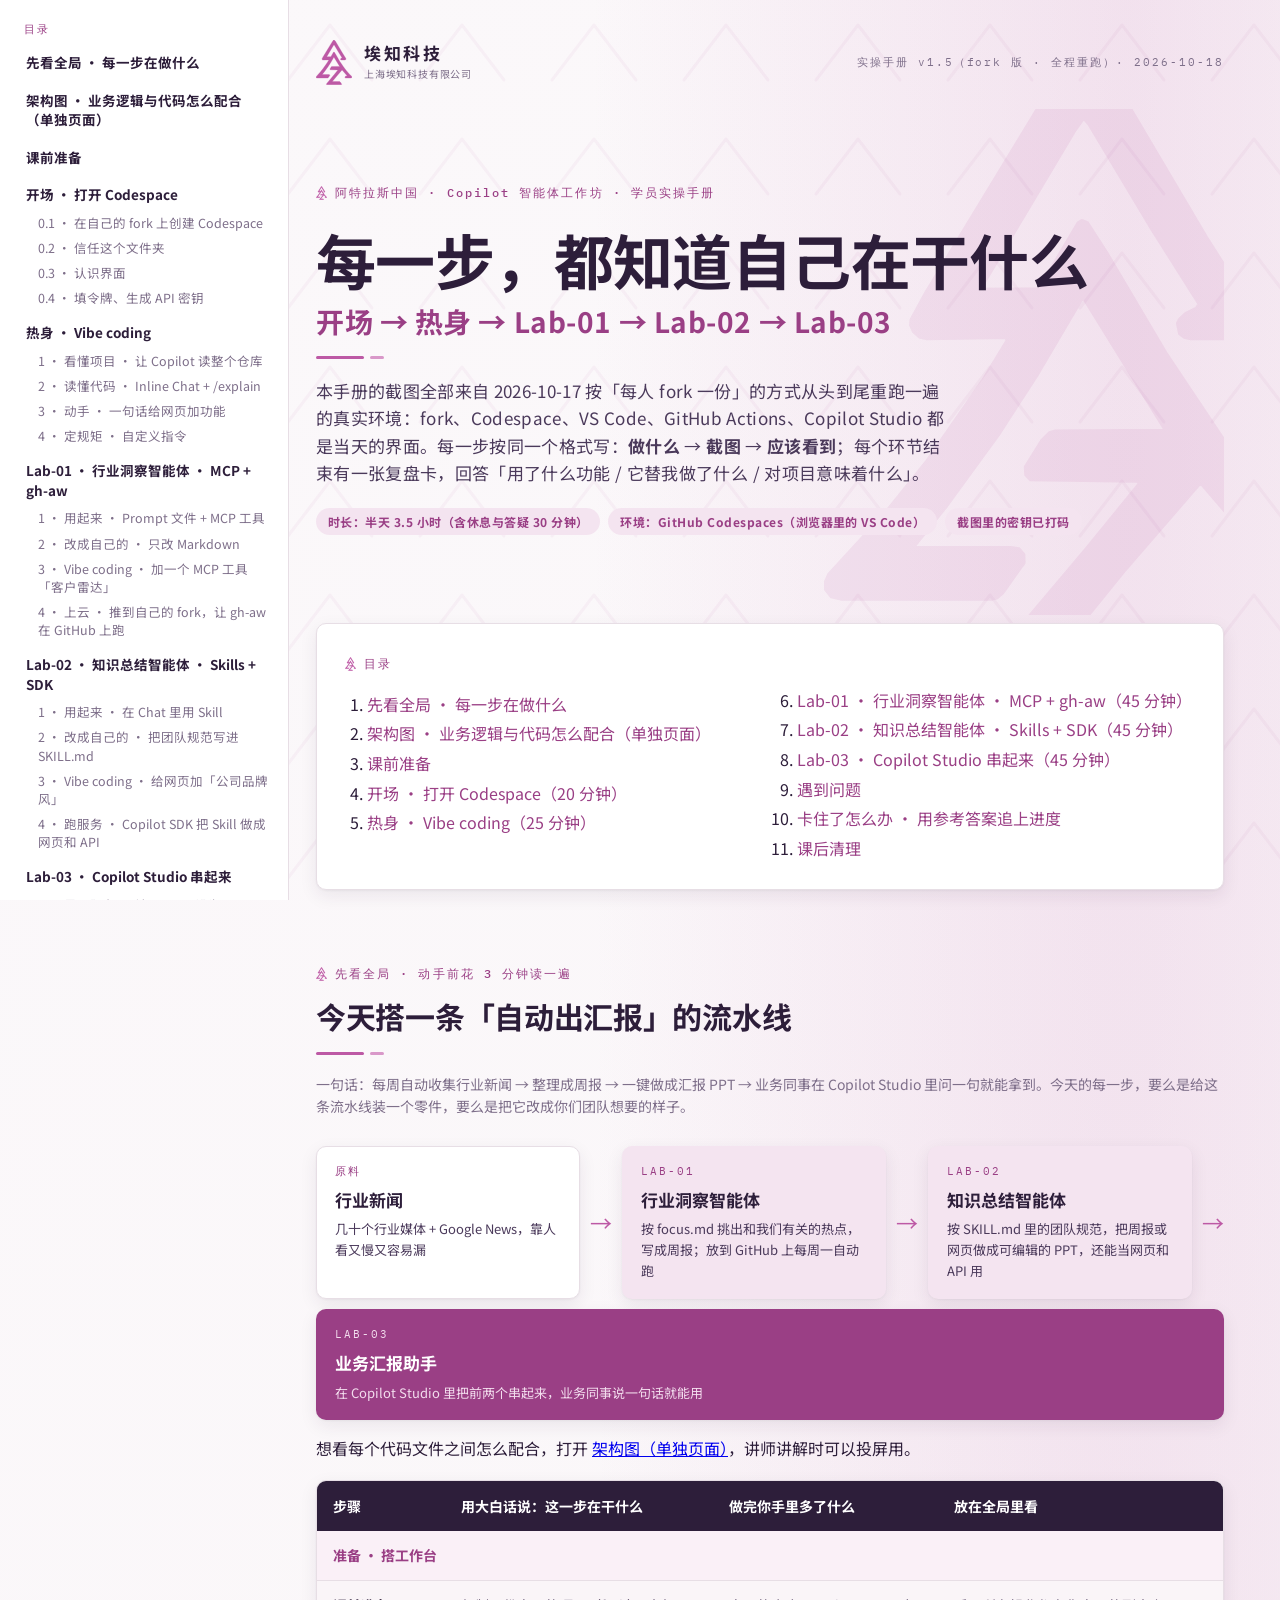
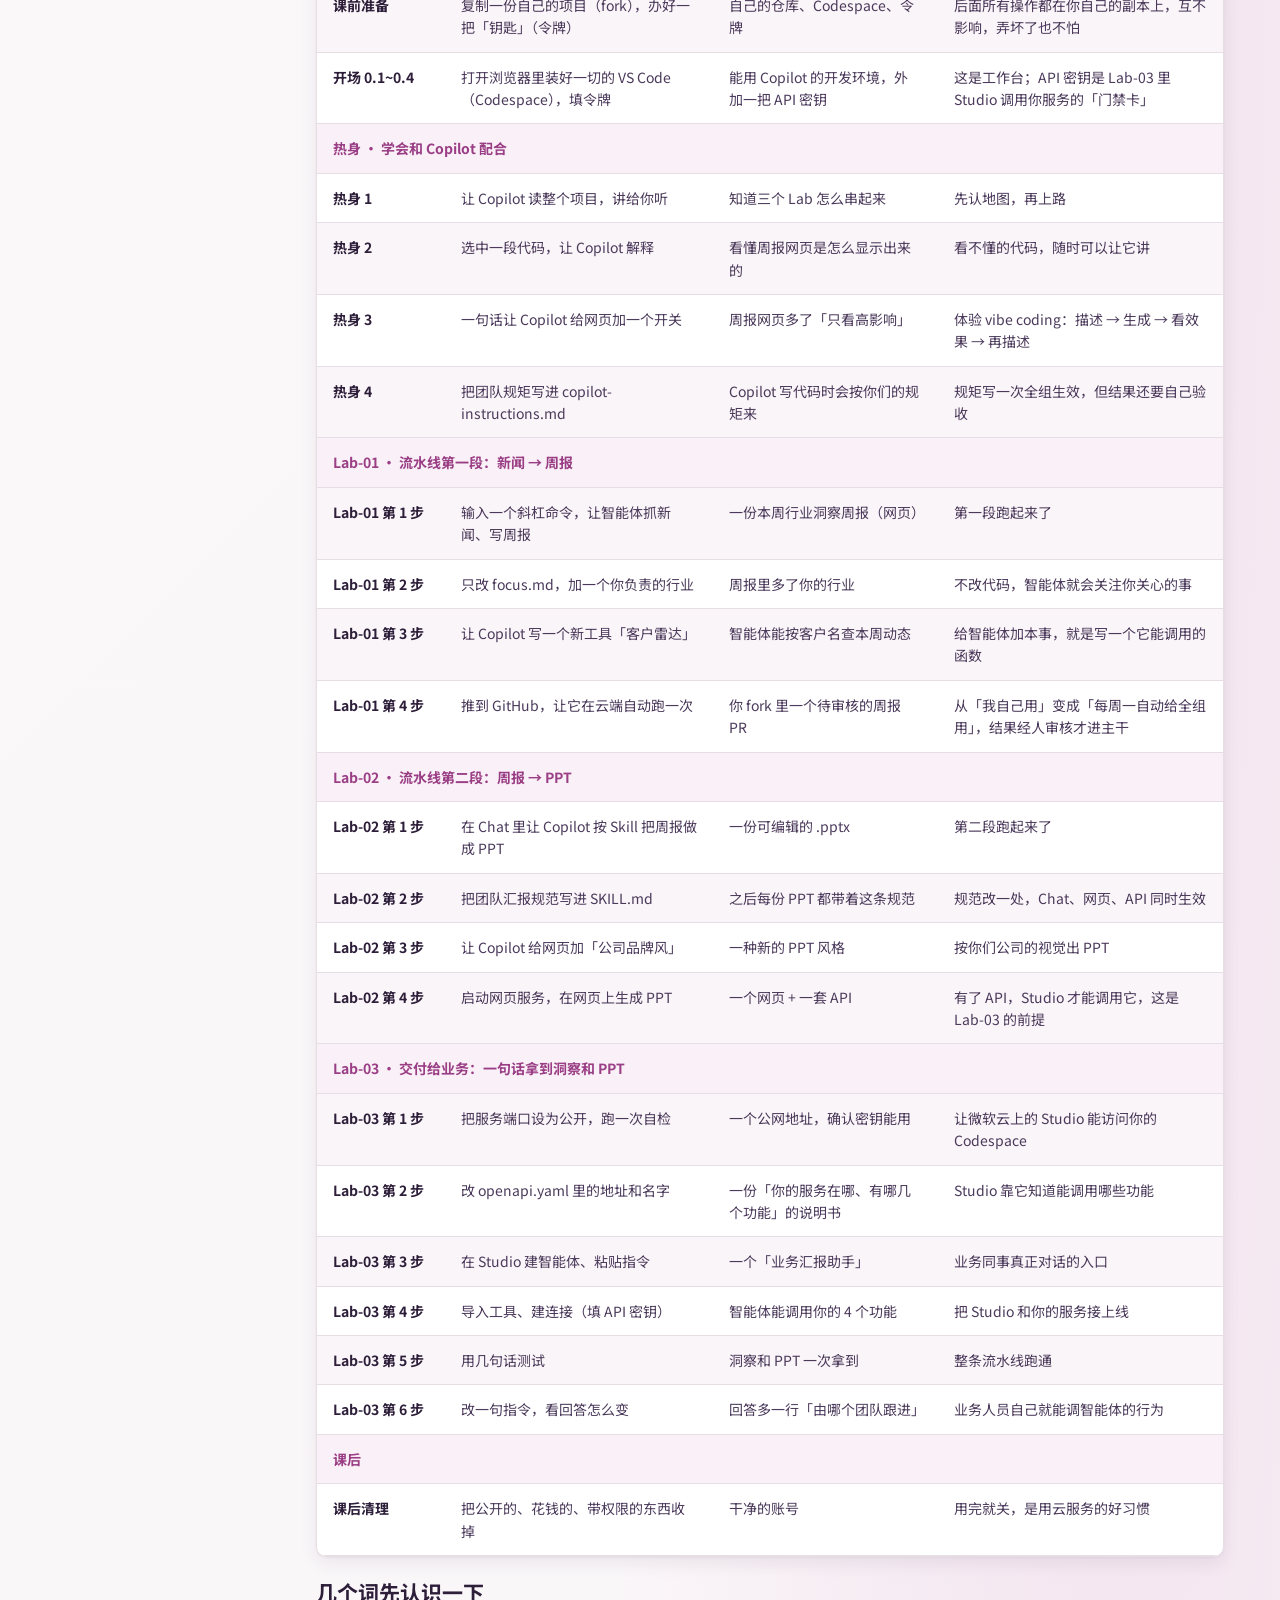
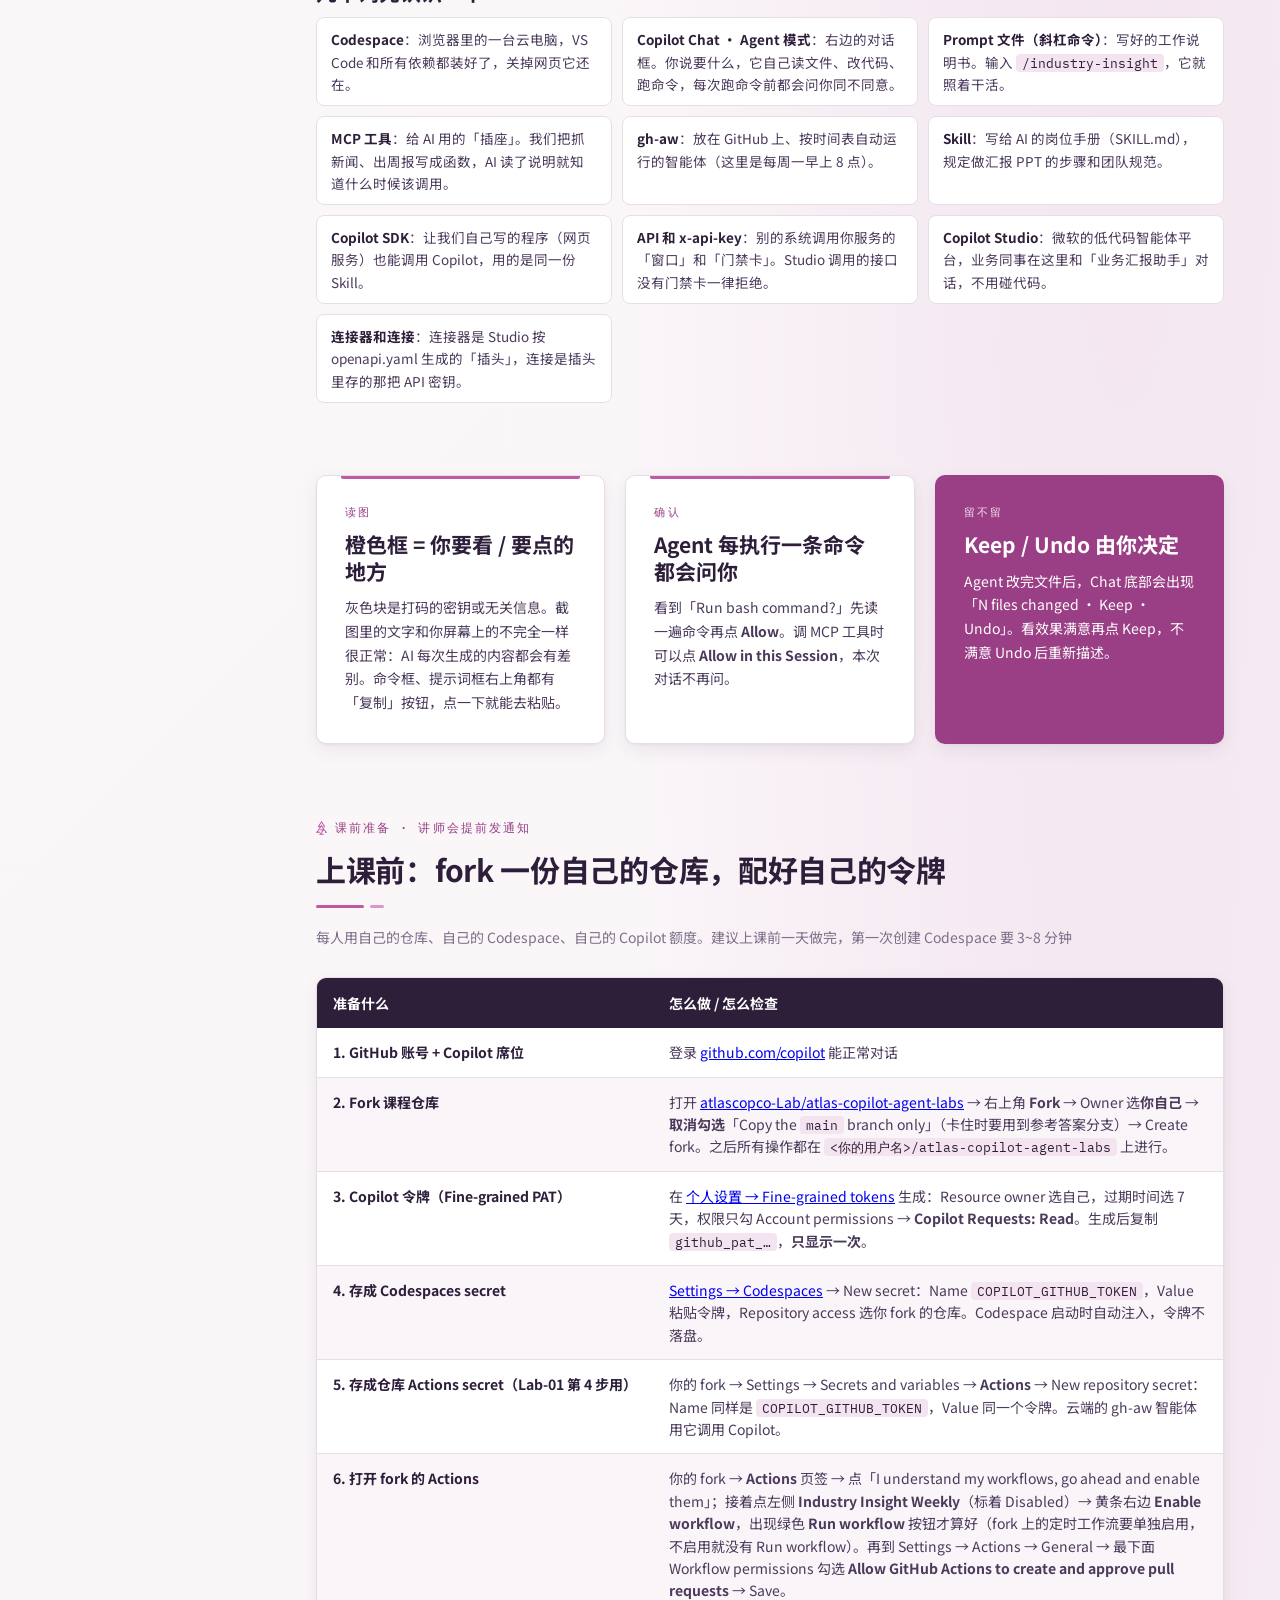
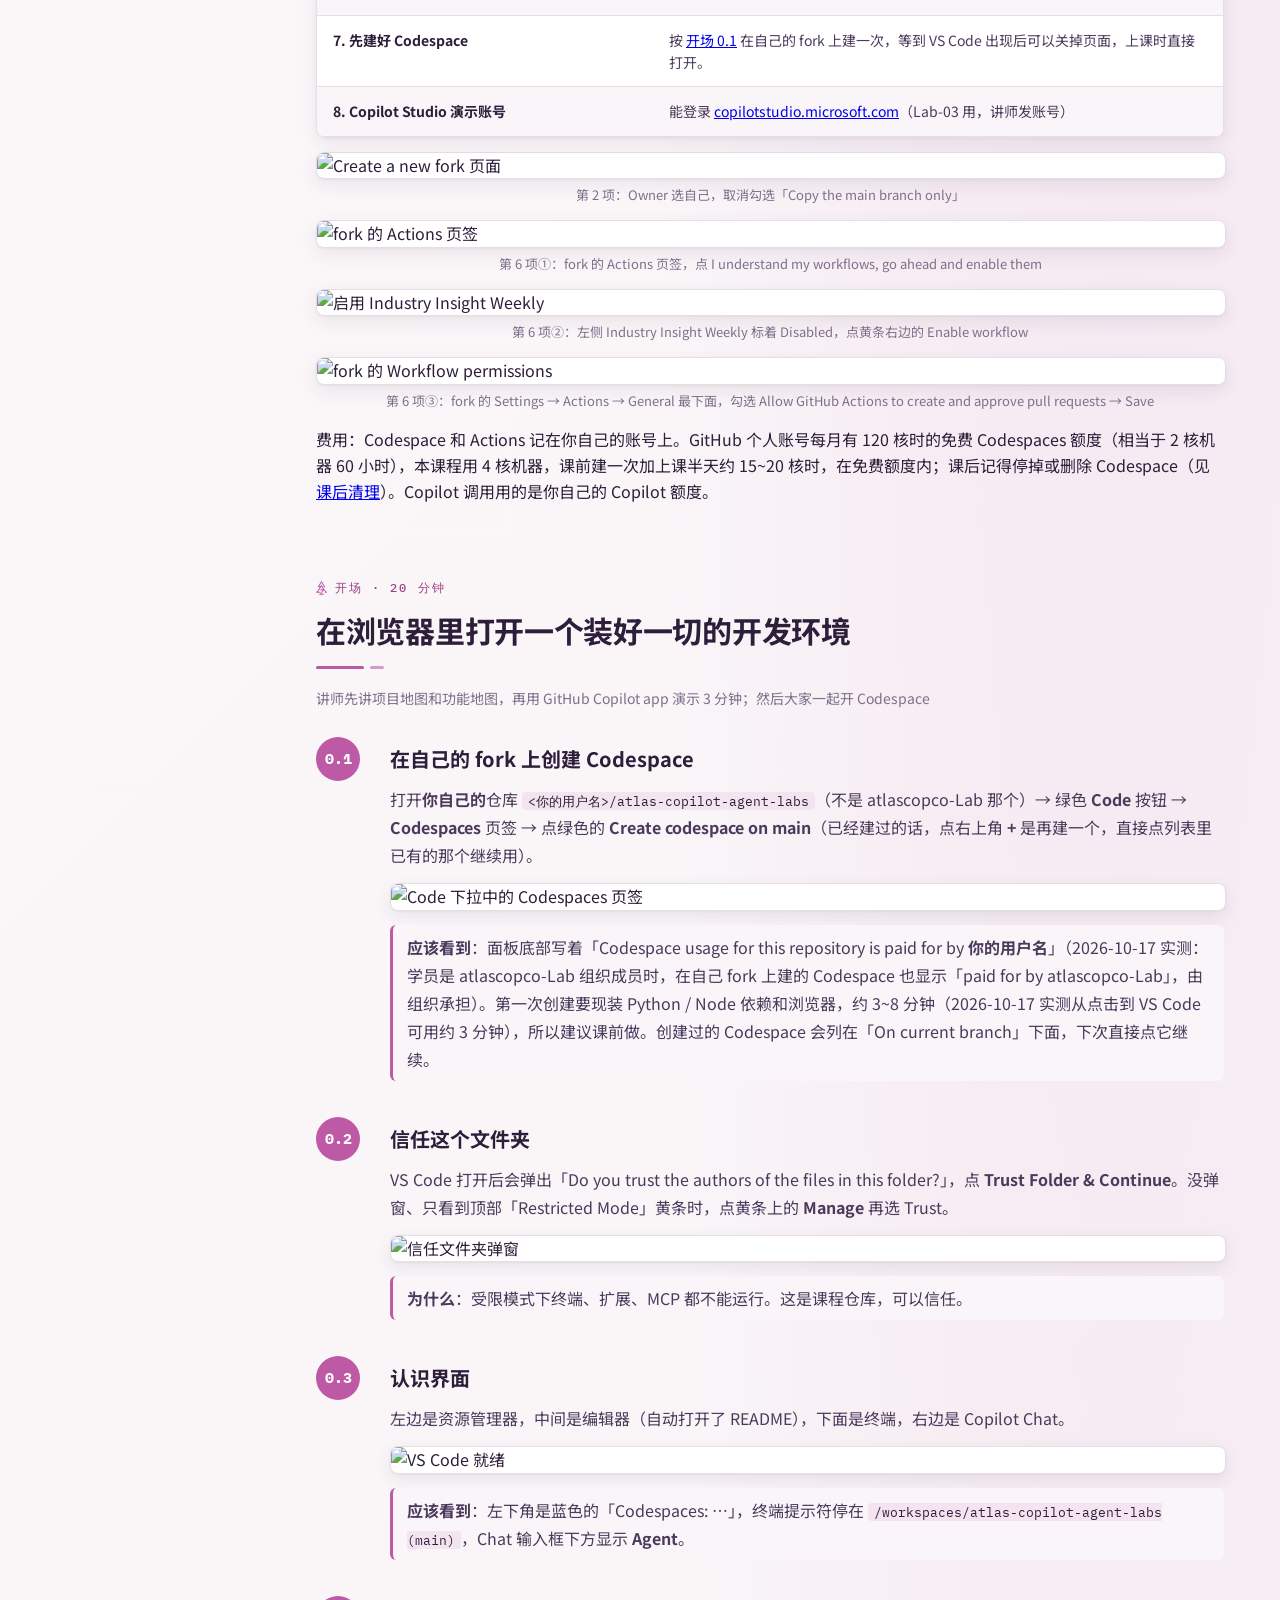
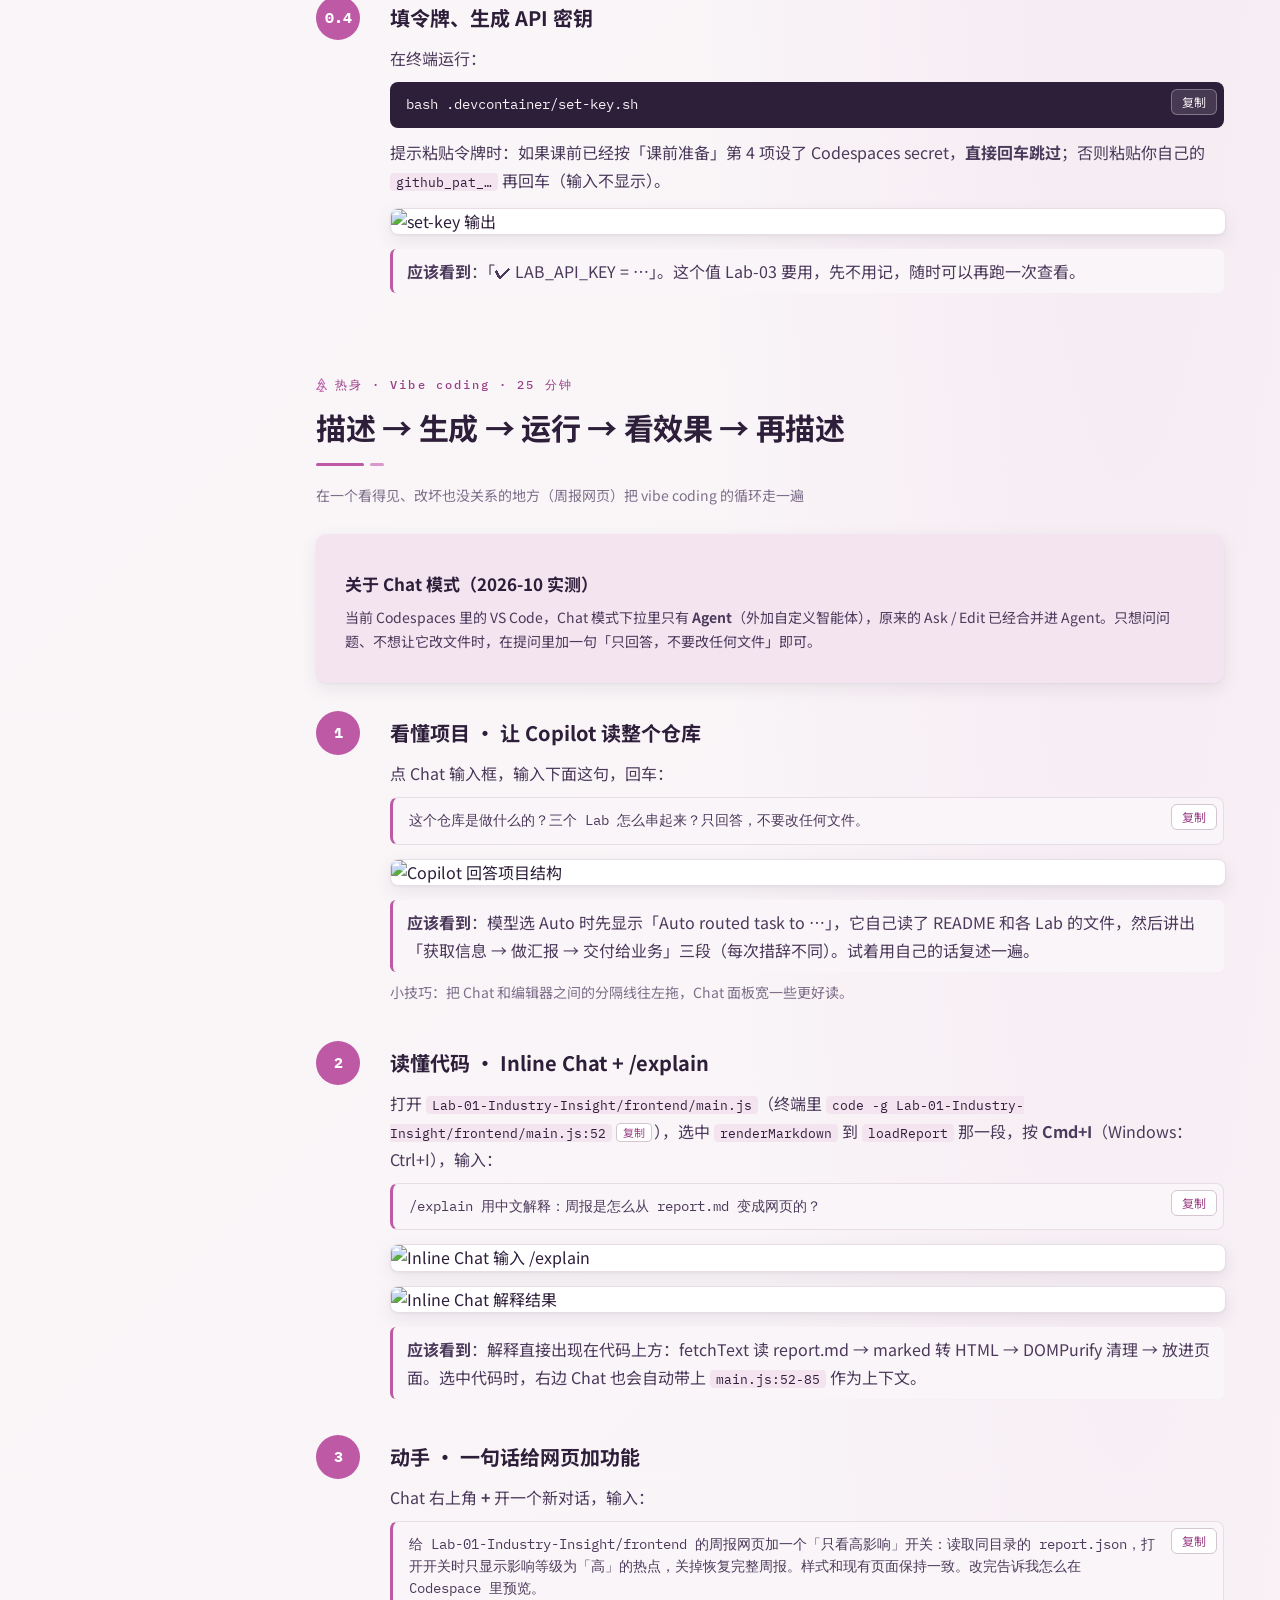
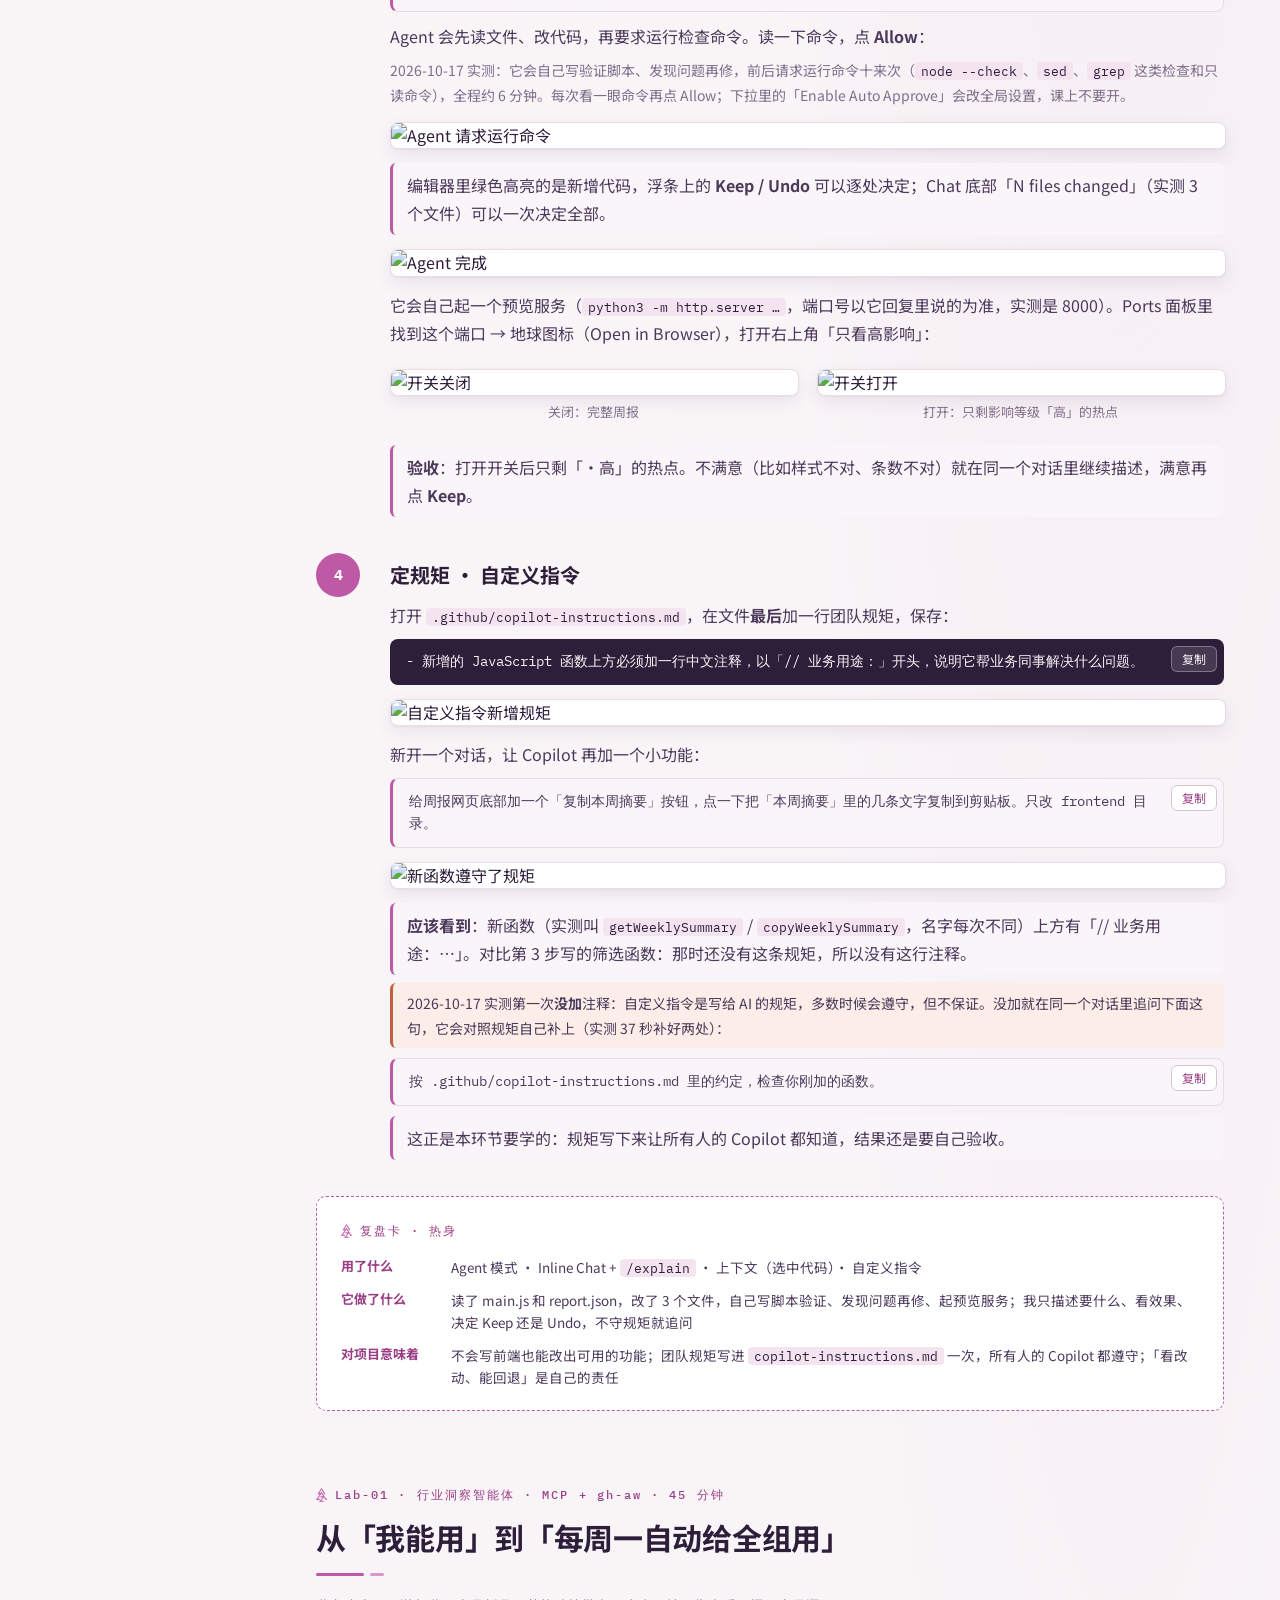
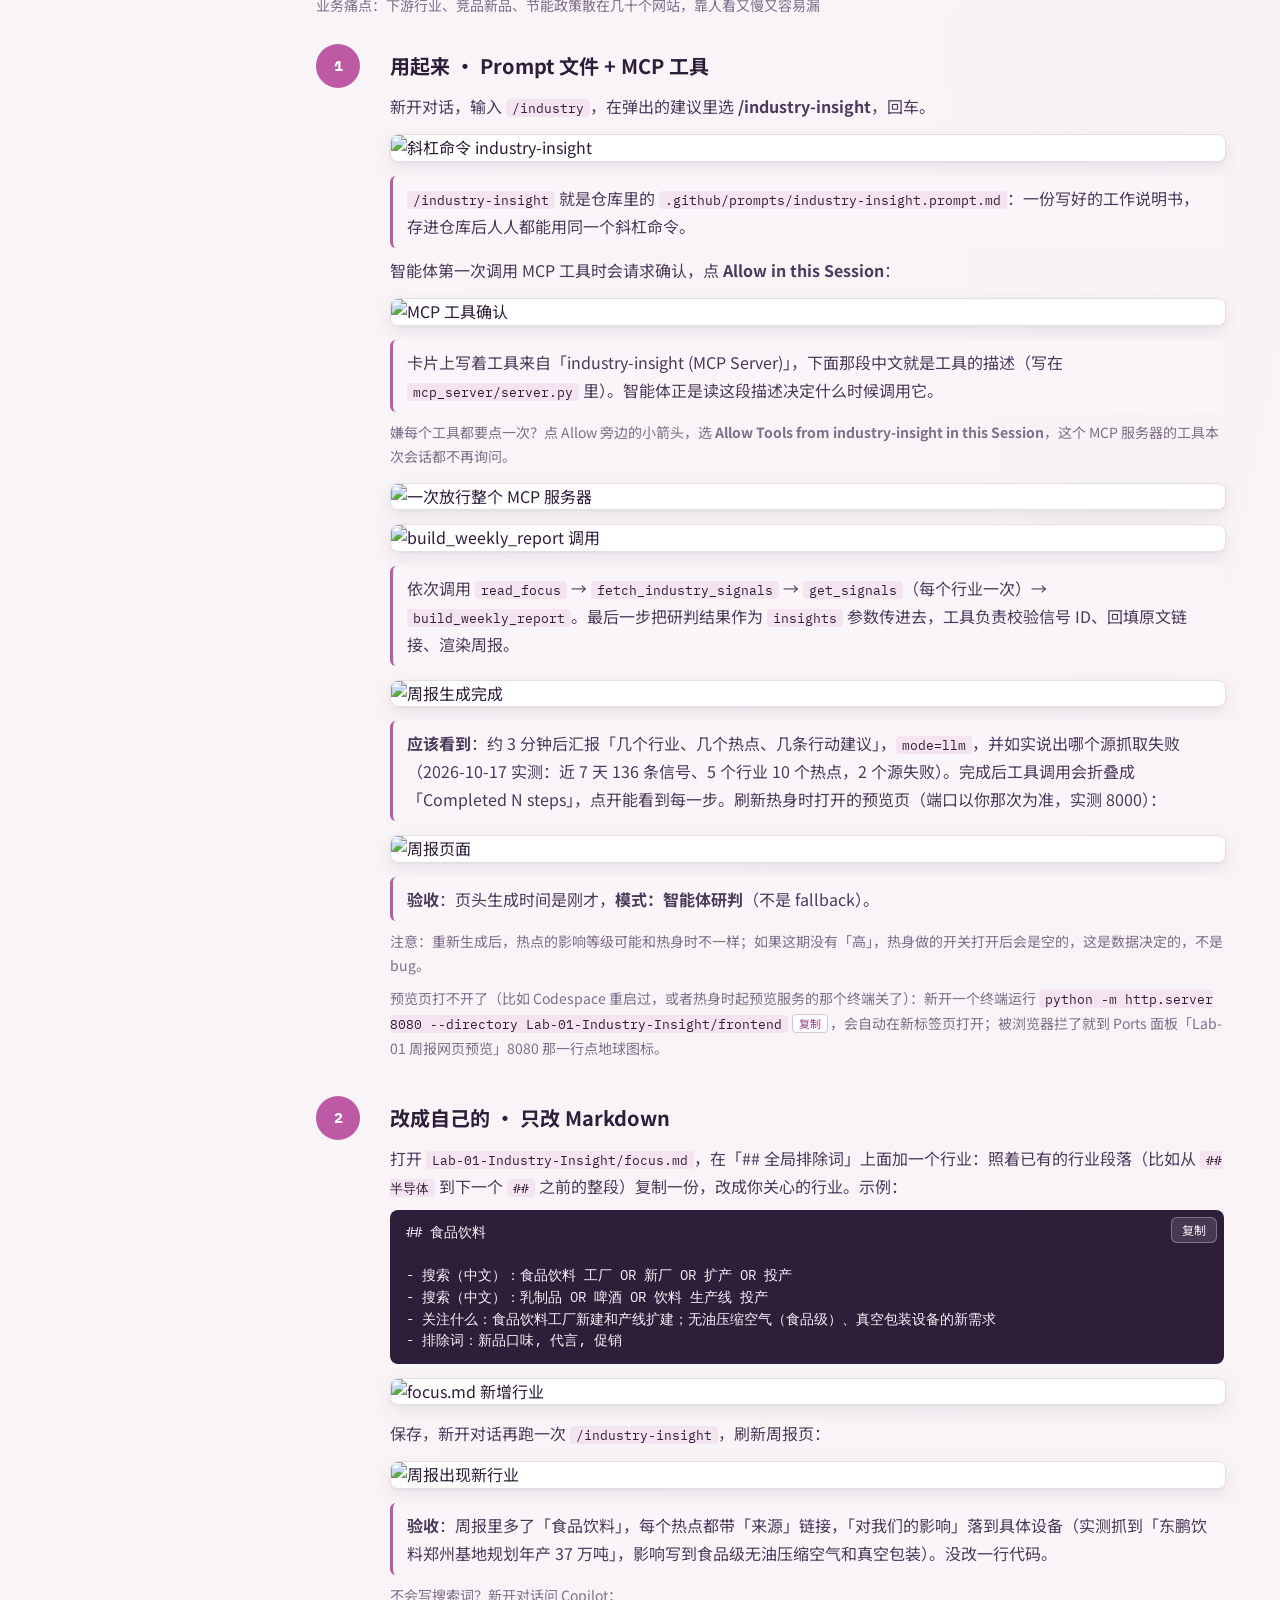
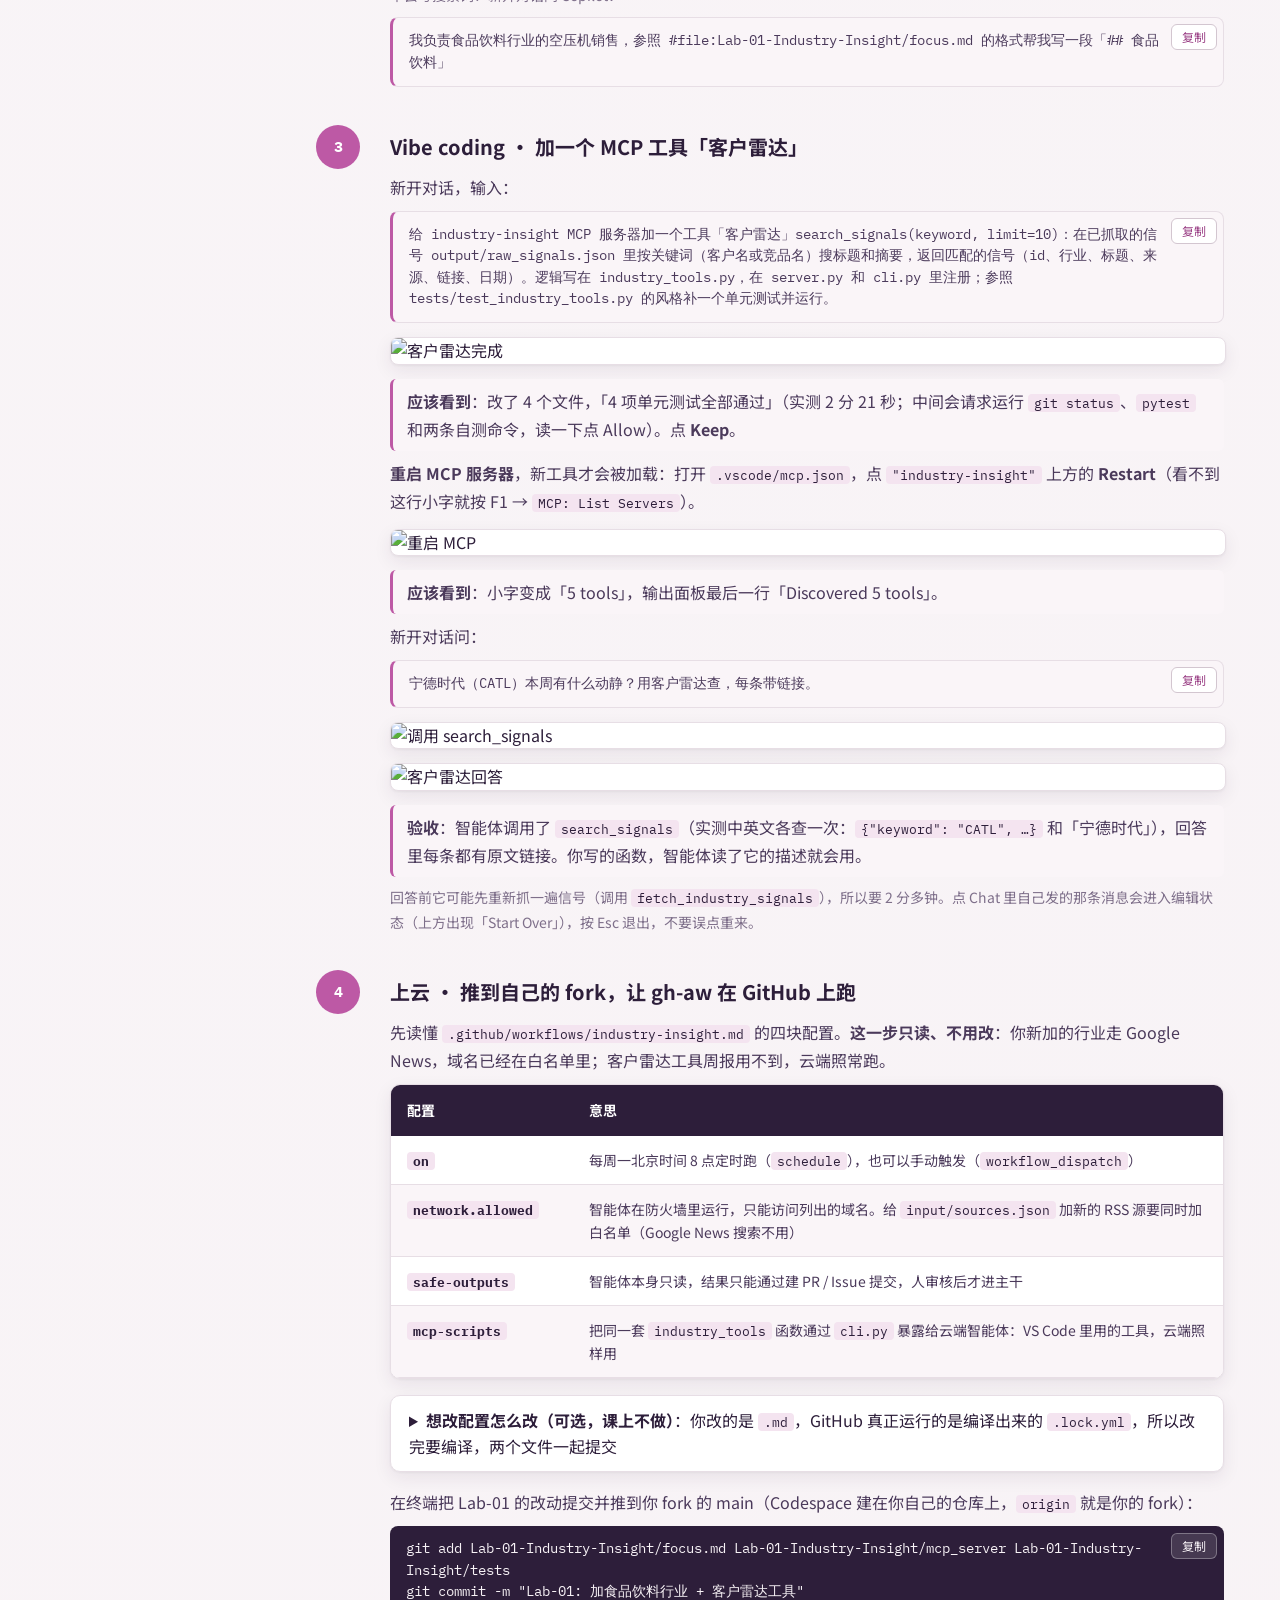
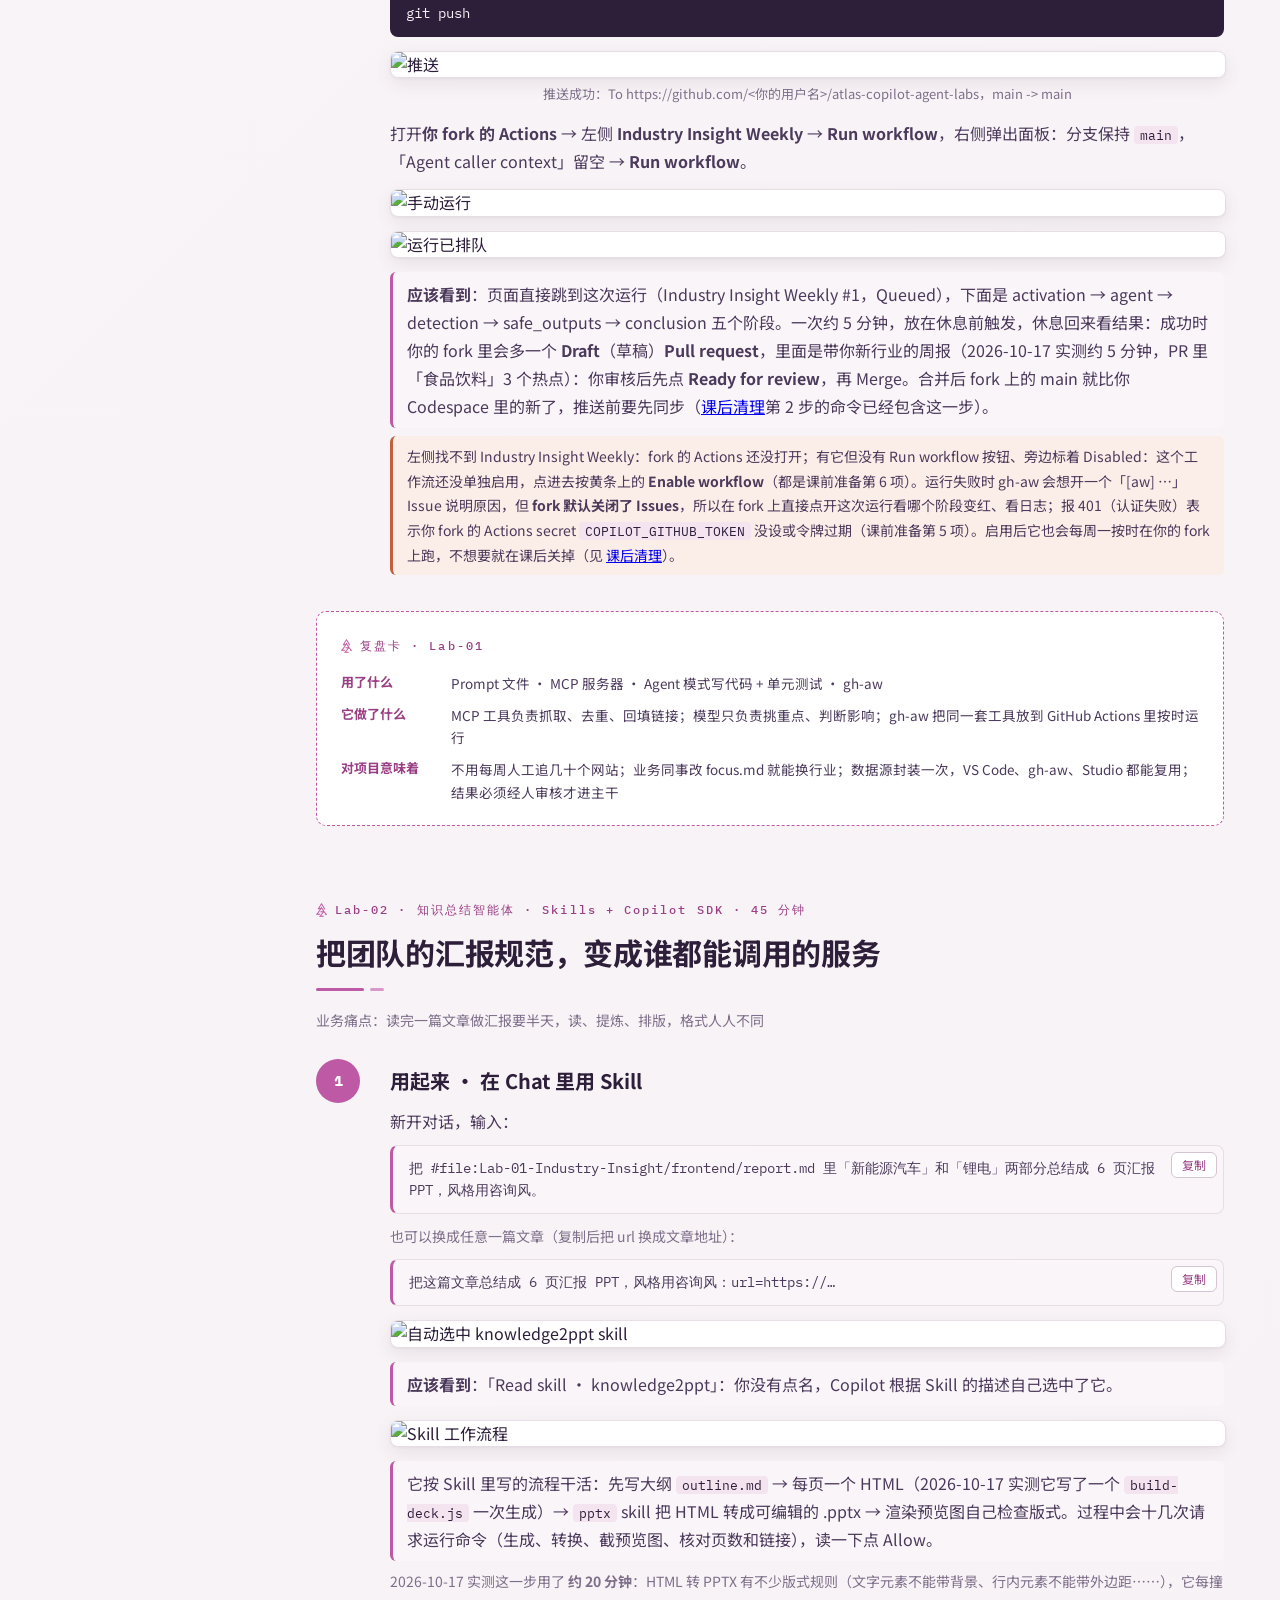
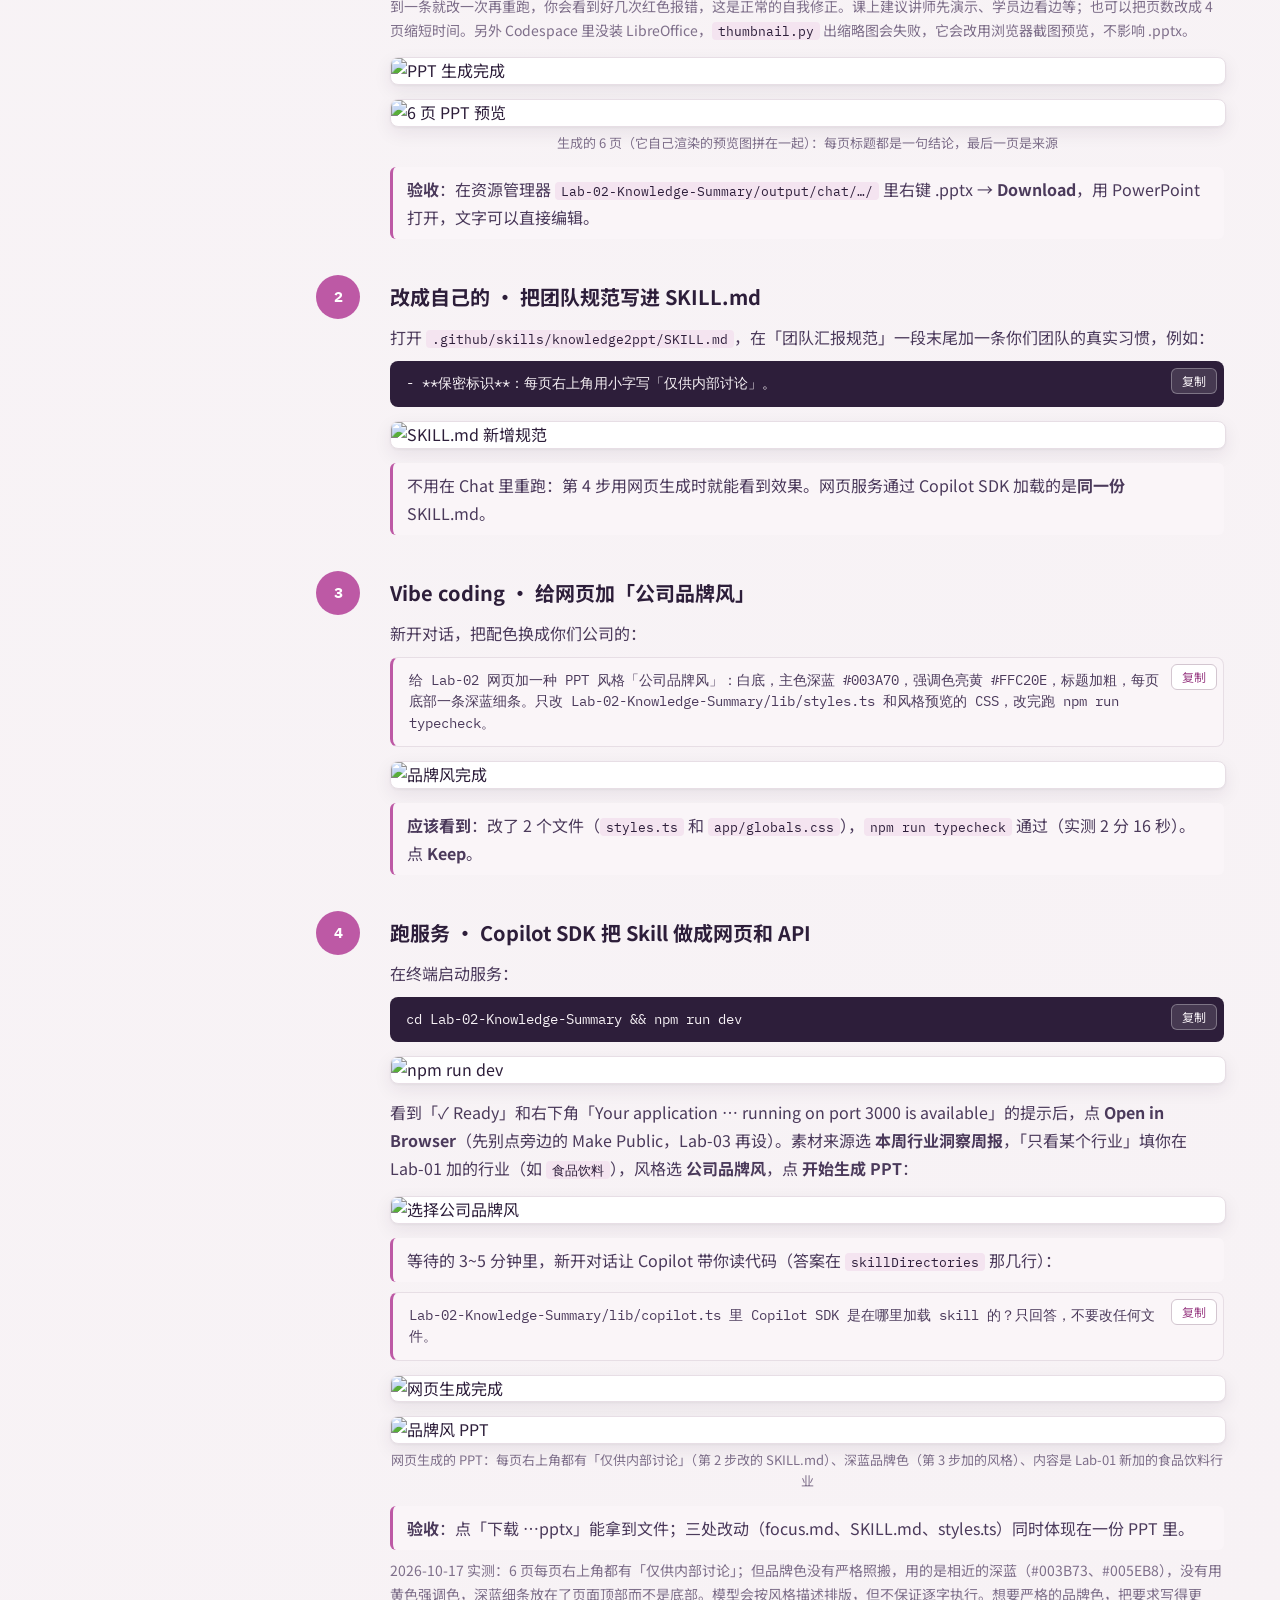
==== commit f3bde896: "docs: 手册加左侧目录（章节 + 每一步，滚动高亮当前位置），版本 v1.5 - 宽屏（≥1200px）左侧常驻 260px 目录，正文右移；窄屏和手机用右下角「目录」按钮滑出，点链接后自动收起，" ====
--- a/docs/manual/index.html
+++ b/docs/manual/index.html
@@ -381,6 +381,28 @@
 .gloss { display: grid; grid-template-columns: repeat(auto-fill, minmax(260px, 1fr)); gap: 10px; margin-top: 12px; }
 .gloss div { background: var(--az-surface); border: 1px solid var(--az-border); border-radius: 8px; padding: 10px 14px; font-size: 13.5px; line-height: 1.65; color: var(--az-ink-2); }
 .gloss b { color: var(--az-ink); }
+/* 左侧目录：页尾脚本按章节和步骤生成。宽屏常驻左侧，窄屏用右下角「目录」按钮打开 */
+.side-toc { position: fixed; top: 0; bottom: 0; left: 0; width: 260px; overflow-y: auto; padding: 22px 12px 32px 16px; background: var(--az-surface); border-right: 1px solid var(--az-border); z-index: 40; font-size: 13.5px; line-height: 1.45; }
+.side-toc .side-title { display: flex; justify-content: space-between; align-items: center; margin: 0 0 10px 8px; font-family: var(--font-mono); font-size: 11px; letter-spacing: .18em; color: var(--az-orchid-deep); }
+.side-toc .side-close { display: none; border: 0; background: none; font-size: 18px; line-height: 1; color: var(--az-ink-3); cursor: pointer; }
+.side-toc ol { list-style: none; margin: 0; padding: 0; }
+.side-toc li { margin: 1px 0; }
+.side-toc a { display: block; padding: 5px 8px; border-left: 2px solid transparent; border-radius: 0 6px 6px 0; color: var(--az-ink-2); text-decoration: none; }
+.side-toc a:hover { background: var(--az-orchid-mist); color: var(--az-ink); }
+.side-toc a.sec { margin-top: 8px; font-weight: 700; color: var(--az-ink); }
+.side-toc ol ol a { padding: 3px 8px 3px 20px; font-size: 12.5px; color: var(--az-ink-3); }
+.side-toc a.in { color: var(--az-orchid-deep); }
+.side-toc a.active { border-left-color: var(--az-orchid); background: var(--az-orchid-tint); color: var(--az-orchid-deep); }
+.toc-toggle { display: none; }
+.section[id], .step[id] { scroll-margin-top: 16px; }
+@media (min-width: 1200px) { body.has-side-toc { padding-left: 260px; } }
+@media (max-width: 1199px) {
+  .side-toc { transform: translateX(-100%); transition: transform .2s ease; box-shadow: var(--az-shadow-lg); }
+  .side-toc.open { transform: none; }
+  .side-toc .side-close { display: block; }
+  .toc-toggle { display: block; position: fixed; right: 16px; bottom: 16px; z-index: 41; padding: 10px 18px; border: 0; border-radius: 999px; background: var(--az-orchid-deep); color: #fff; font-family: var(--font-cn); font-size: 14px; box-shadow: var(--az-shadow-lg); cursor: pointer; }
+}
+@media print { .side-toc, .toc-toggle { display: none; } body.has-side-toc { padding-left: 0; } }
 </style>
 </head>
 <body class="theme-light az-chevron-pattern">
@@ -394,7 +416,7 @@
         <div class="sub">上海埃知科技有限公司</div>
       </span>
     </a>
-    <span class="deck-meta">实操手册 v1.4（fork 版 · 全程重跑）· 2026-10-18</span>
+    <span class="deck-meta">实操手册 v1.5（fork 版 · 全程重跑）· 2026-10-18</span>
   </header>
 
   <!-- ===== Hero ===== -->
@@ -1182,7 +1204,7 @@
 
   <footer class="az-footer">
     <span>埃知科技 · 上海埃知科技有限公司</span>
-    <span>阿特拉斯中国 Copilot 智能体工作坊 · 实操手册 v1.4（fork 版 · 全程重跑）· 2026-10-18</span>
+    <span>阿特拉斯中国 Copilot 智能体工作坊 · 实操手册 v1.5（fork 版 · 全程重跑）· 2026-10-18</span>
   </footer>
 
 </div>
@@ -1246,5 +1268,93 @@
   });
 })();
 </script>
+<script>
+// 左侧目录：章节名取自顶部目录，每个章节里的 .step 列为子项；滚动时高亮当前位置。没有 JS 时顶部目录照常可用。
+(function () {
+  var topToc = document.querySelector('nav.toc ol');
+  if (!topToc) return;
+
+  var side = document.createElement('nav');
+  side.className = 'side-toc';
+  side.setAttribute('aria-label', '目录');
+  side.innerHTML = '<div class="side-title"><span>目录</span><button type="button" class="side-close" aria-label="关闭目录">✕</button></div>';
+  var list = document.createElement('ol');
+  var targets = [];
+
+  topToc.querySelectorAll('a').forEach(function (a) {
+    var href = a.getAttribute('href');
+    var li = document.createElement('li');
+    var secLink = document.createElement('a');
+    secLink.href = href;
+    secLink.className = 'sec';
+    secLink.textContent = a.textContent.replace(/（\d+ 分钟）$/, '');
+    li.appendChild(secLink);
+    var sec = href.charAt(0) === '#' ? document.getElementById(href.slice(1)) : null;
+    if (sec) {
+      targets.push({ el: sec, link: secLink, secLink: secLink });
+      var sub = document.createElement('ol');
+      sec.querySelectorAll('.step').forEach(function (step) {
+        var no = step.querySelector('.step-no');
+        var title = step.querySelector('h3');
+        if (!no || !title) return;
+        if (!step.id) step.id = sec.id + '-' + no.textContent.trim().replace(/\./g, '-');
+        var stepLink = document.createElement('a');
+        stepLink.href = '#' + step.id;
+        stepLink.textContent = no.textContent.trim() + ' · ' + title.textContent.trim();
+        var stepItem = document.createElement('li');
+        stepItem.appendChild(stepLink);
+        sub.appendChild(stepItem);
+        targets.push({ el: step, link: stepLink, secLink: secLink });
+      });
+      if (sub.children.length) li.appendChild(sub);
+    }
+    list.appendChild(li);
+  });
+  side.appendChild(list);
+  document.body.appendChild(side);
+  document.body.classList.add('has-side-toc');
+
+  var toggle = document.createElement('button');
+  toggle.type = 'button';
+  toggle.className = 'toc-toggle';
+  toggle.textContent = '目录';
+  toggle.setAttribute('aria-expanded', 'false');
+  document.body.appendChild(toggle);
+  function setOpen(open) {
+    side.classList.toggle('open', open);
+    toggle.setAttribute('aria-expanded', open ? 'true' : 'false');
+  }
+  toggle.addEventListener('click', function () { setOpen(!side.classList.contains('open')); });
+  side.querySelector('.side-close').addEventListener('click', function () { setOpen(false); });
+  side.addEventListener('click', function (e) { if (e.target.closest('a')) setOpen(false); });
+  document.addEventListener('keydown', function (e) { if (e.key === 'Escape') setOpen(false); });
+
+  // targets 按文档顺序排列（章节在前、它的步骤在后），最后一个越过视口上方 1/4 的就是当前位置
+  var current = null;
+  function update() {
+    var line = window.innerHeight * 0.25;
+    var hit = null;
+    for (var i = 0; i < targets.length; i++) {
+      if (targets[i].el.getBoundingClientRect().top <= line) hit = targets[i];
+    }
+    if (hit === current) return;
+    current = hit;
+    side.querySelectorAll('a.active, a.in').forEach(function (a) { a.classList.remove('active', 'in'); });
+    if (!hit) return;
+    hit.link.classList.add('active');
+    if (hit.secLink !== hit.link) hit.secLink.classList.add('in');
+    var r = hit.link.getBoundingClientRect();
+    var s = side.getBoundingClientRect();
+    if (r.top < s.top + 40 || r.bottom > s.bottom - 40) side.scrollTop += r.top - s.top - s.height / 3;
+  }
+  var ticking = false;
+  window.addEventListener('scroll', function () {
+    if (ticking) return;
+    ticking = true;
+    requestAnimationFrame(function () { ticking = false; update(); });
+  }, { passive: true });
+  update();
+})();
+</script>
 </body>
 </html>
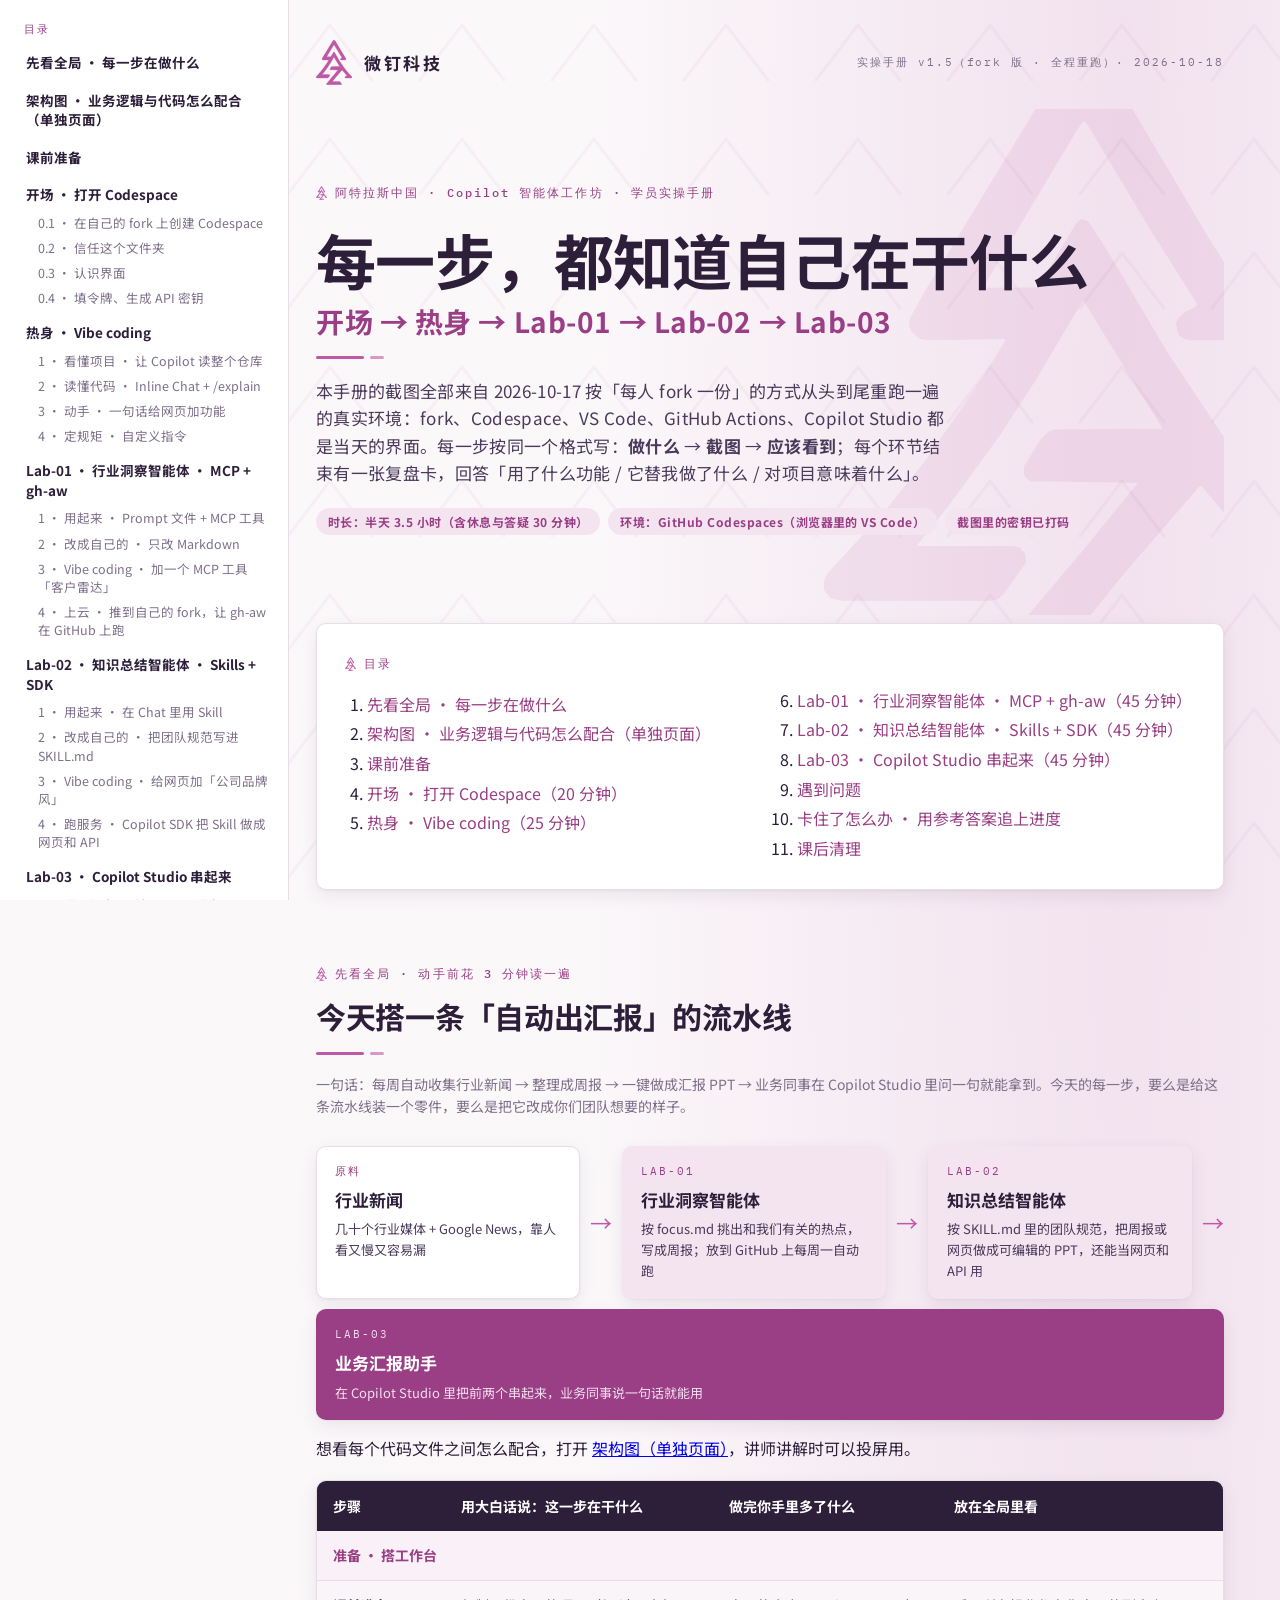
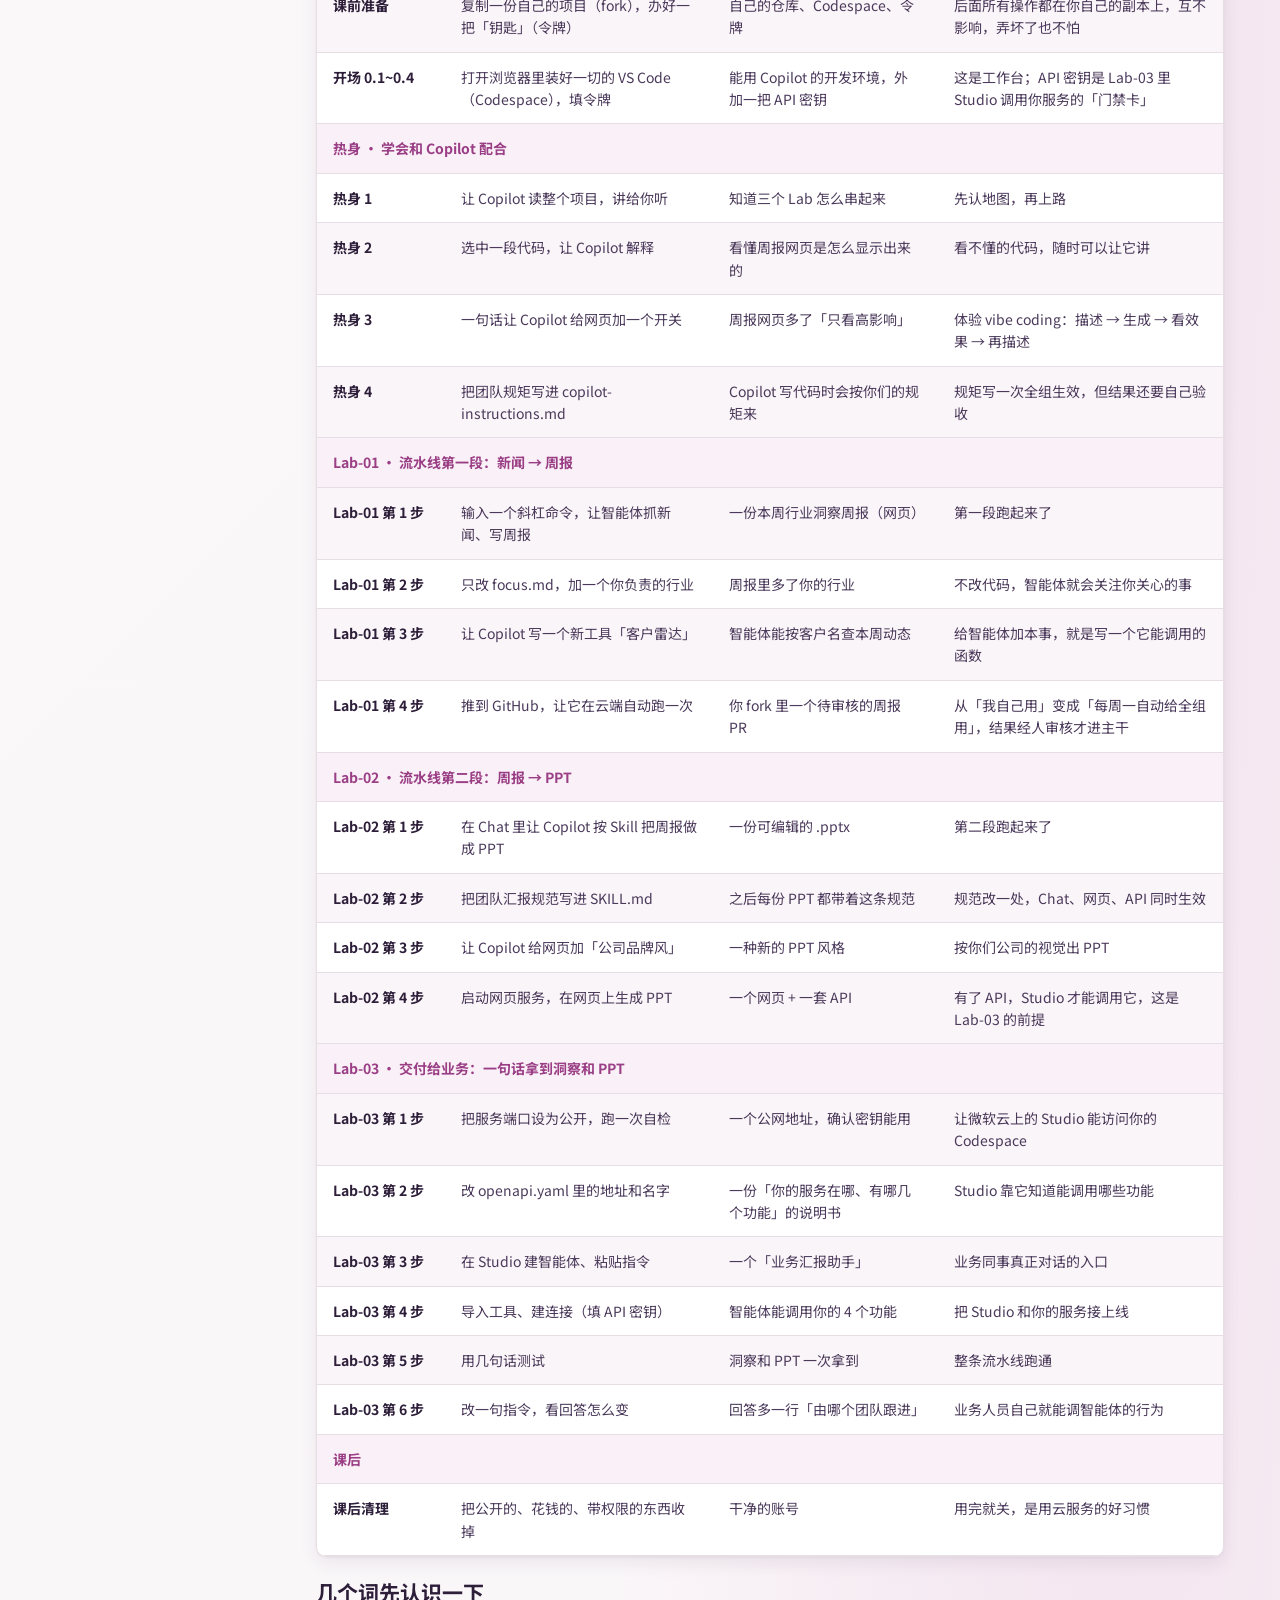
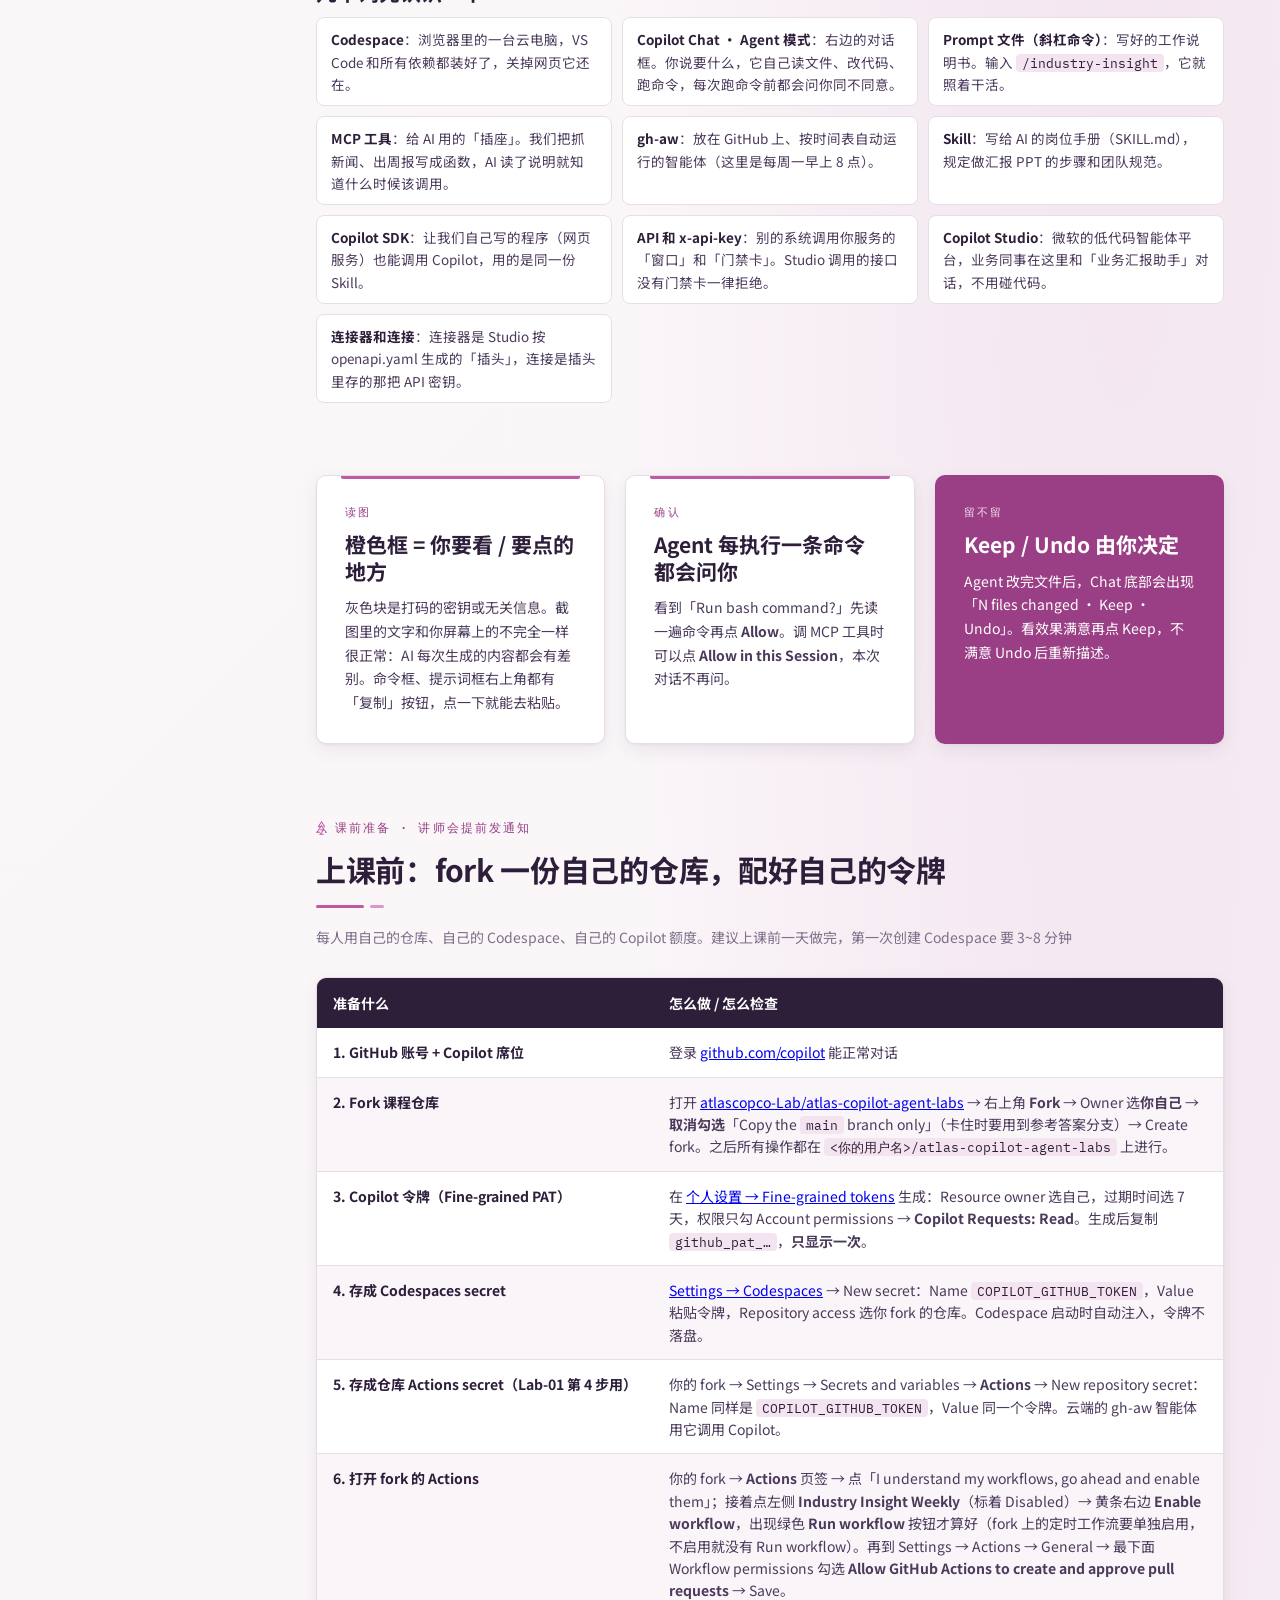
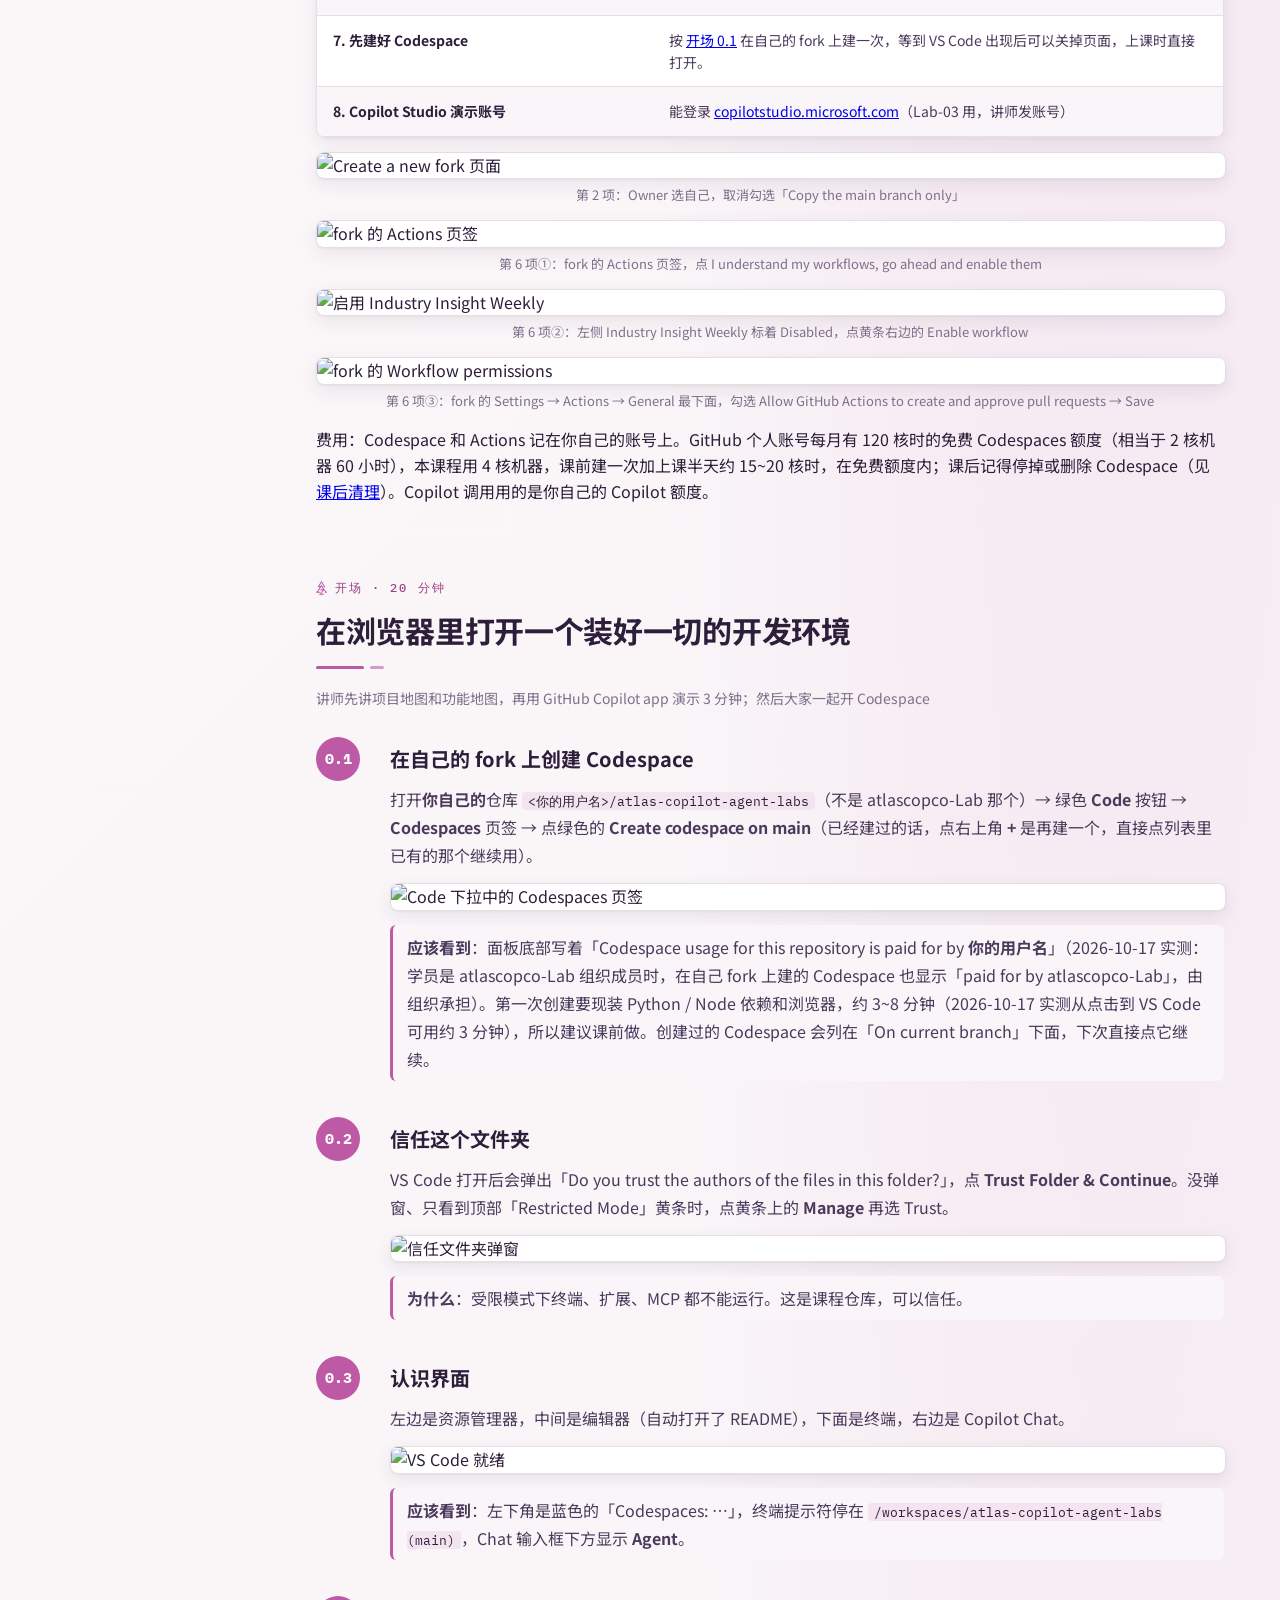
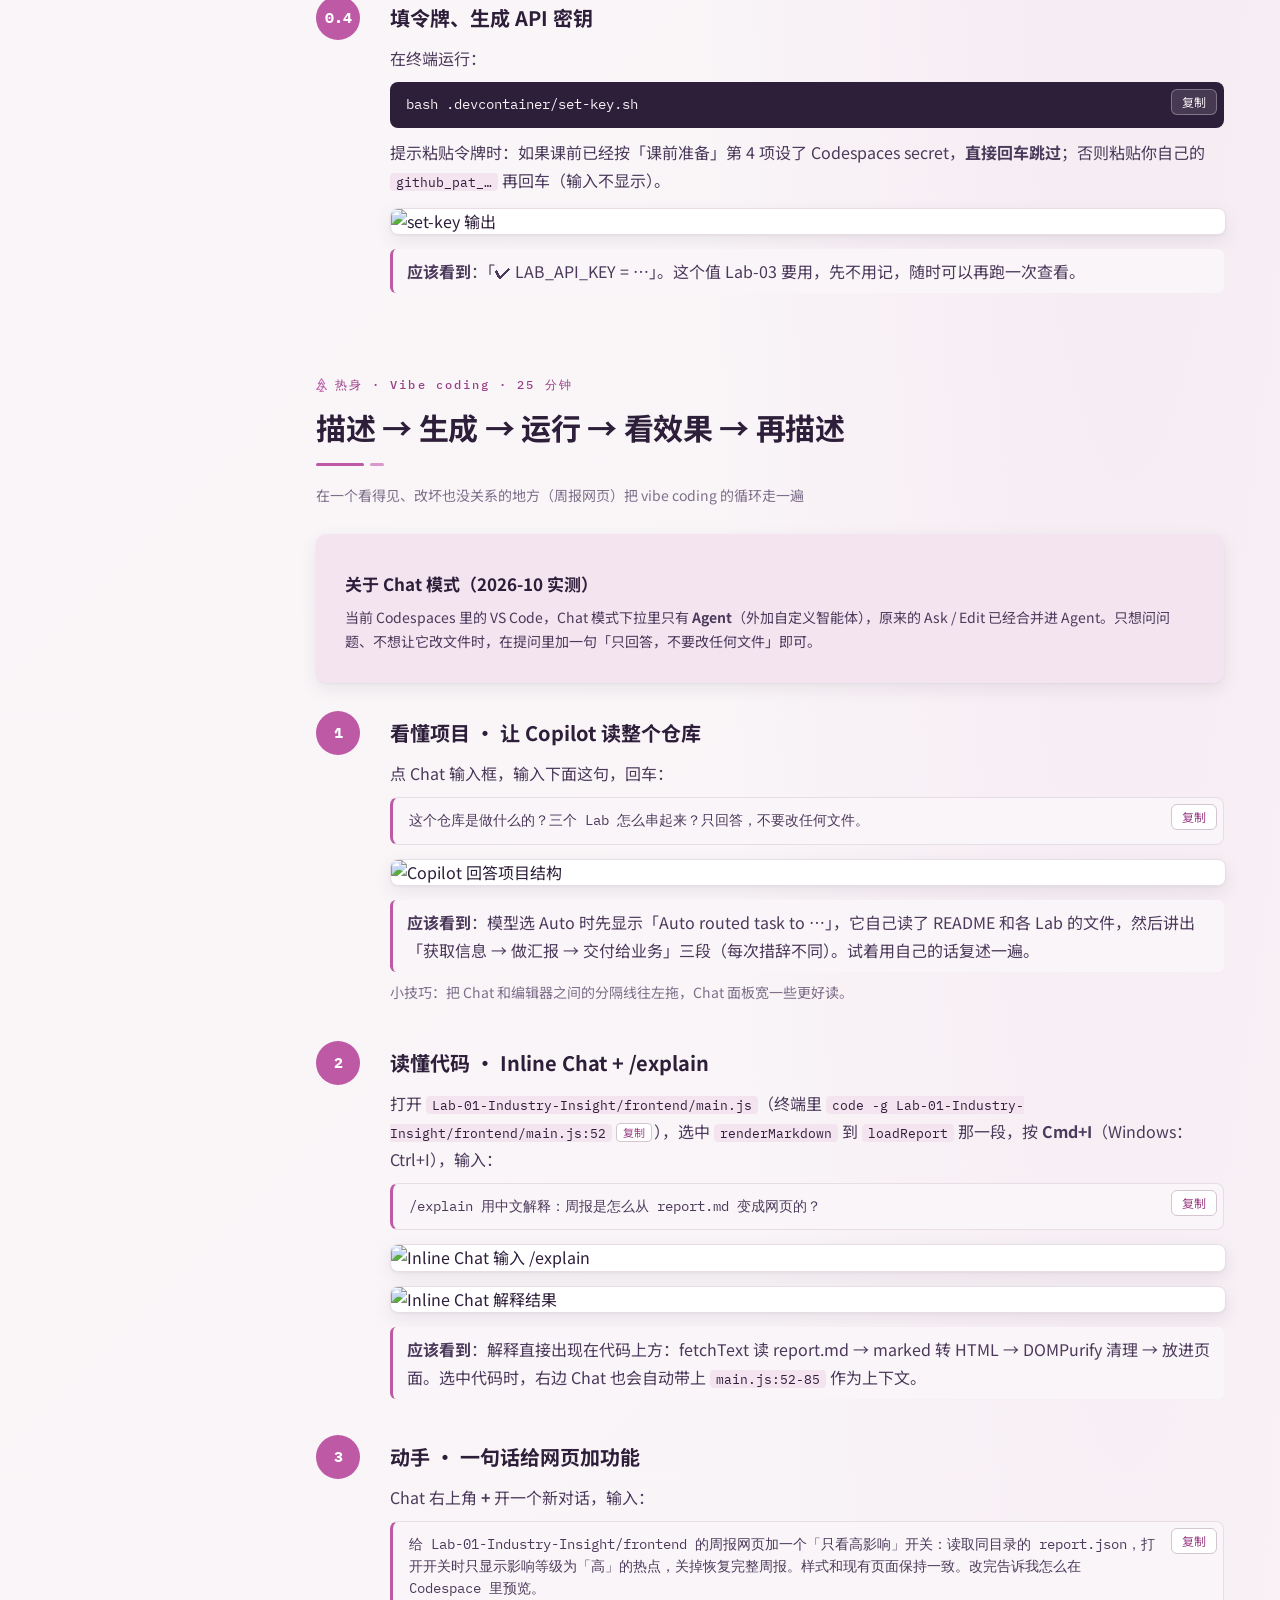
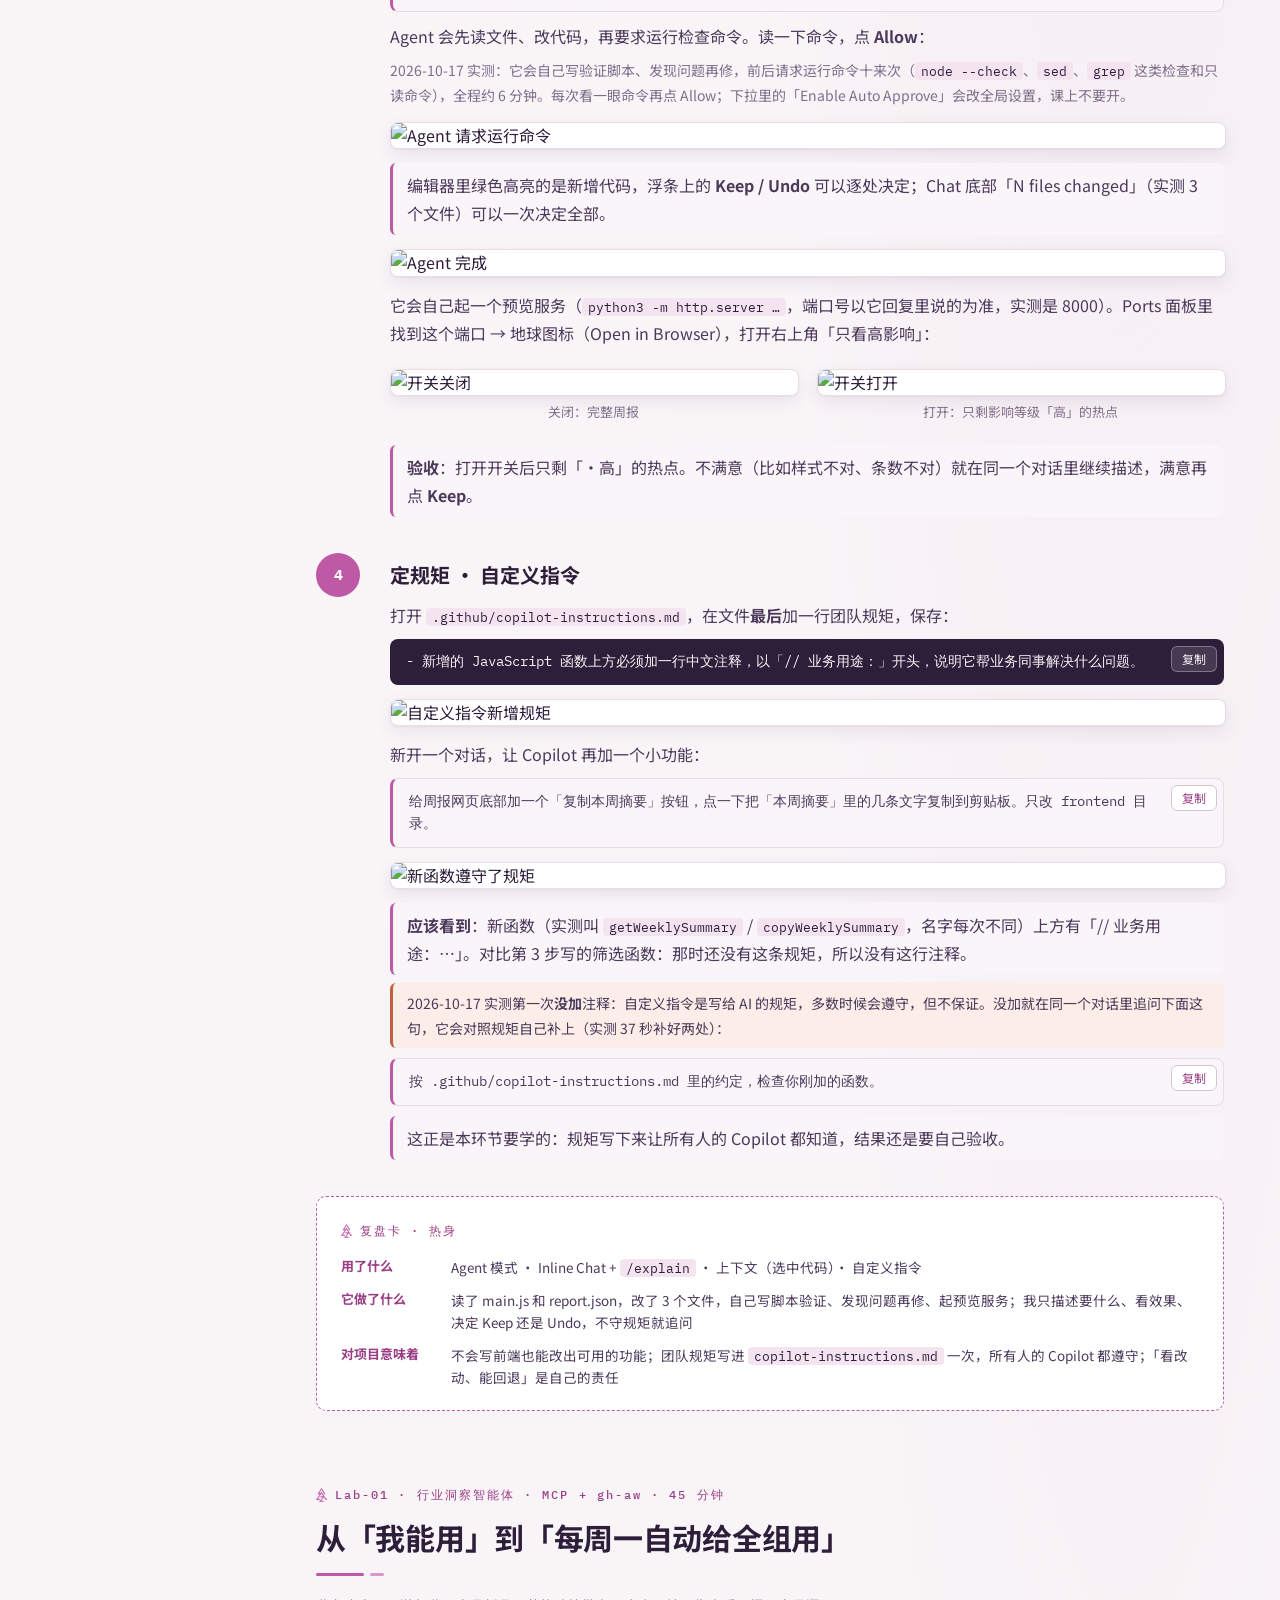
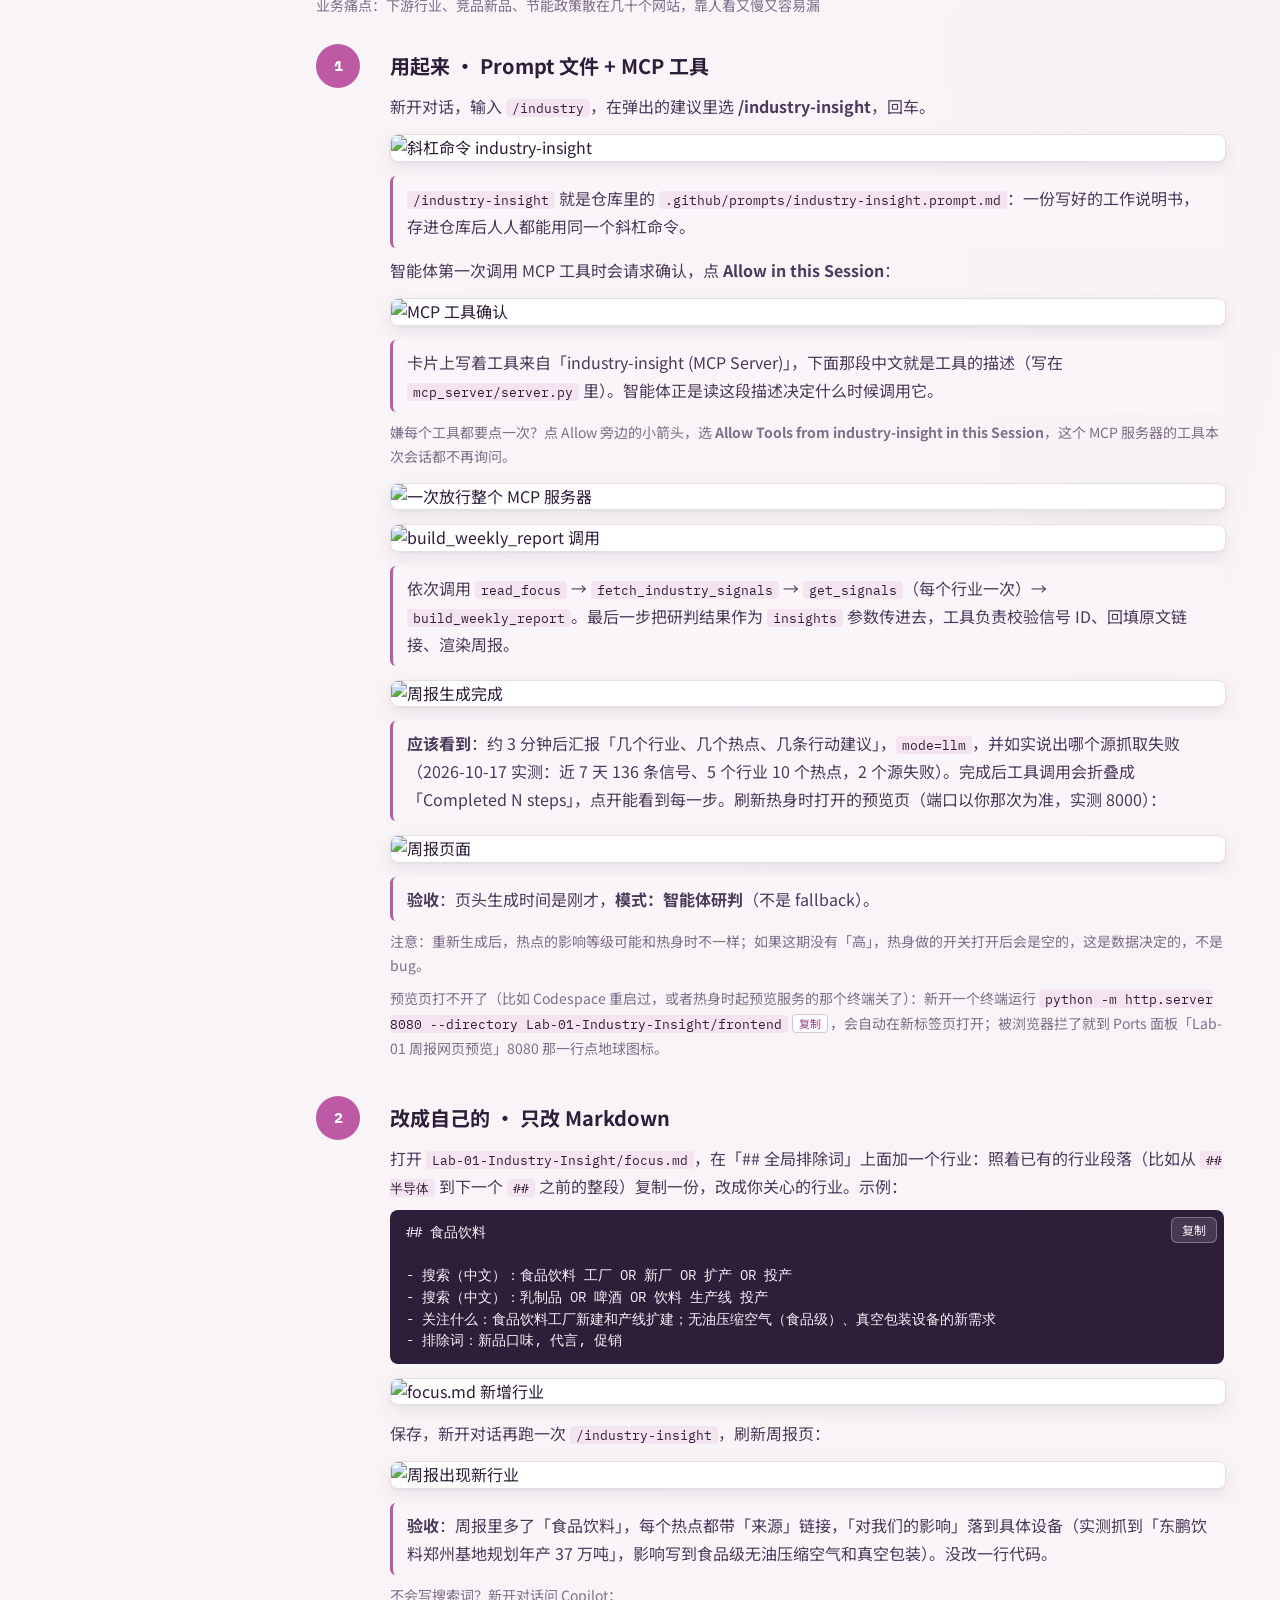
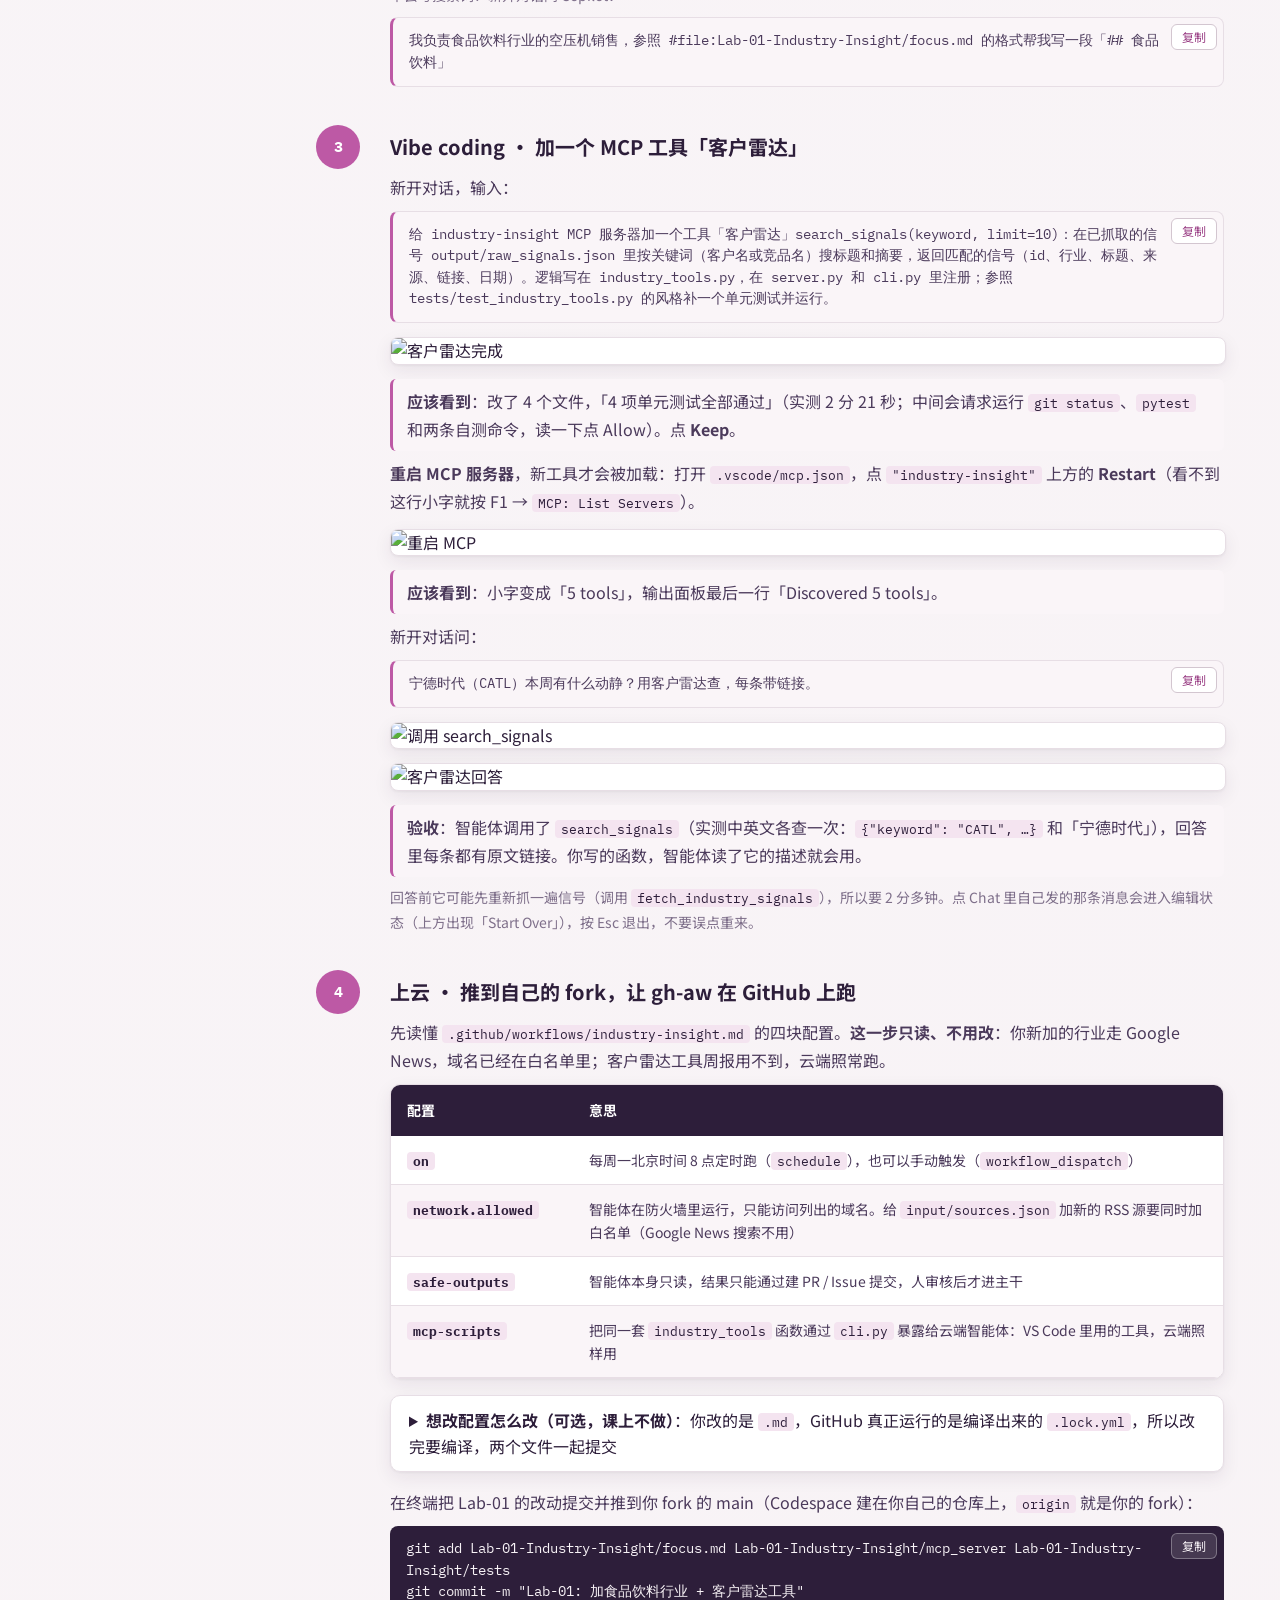
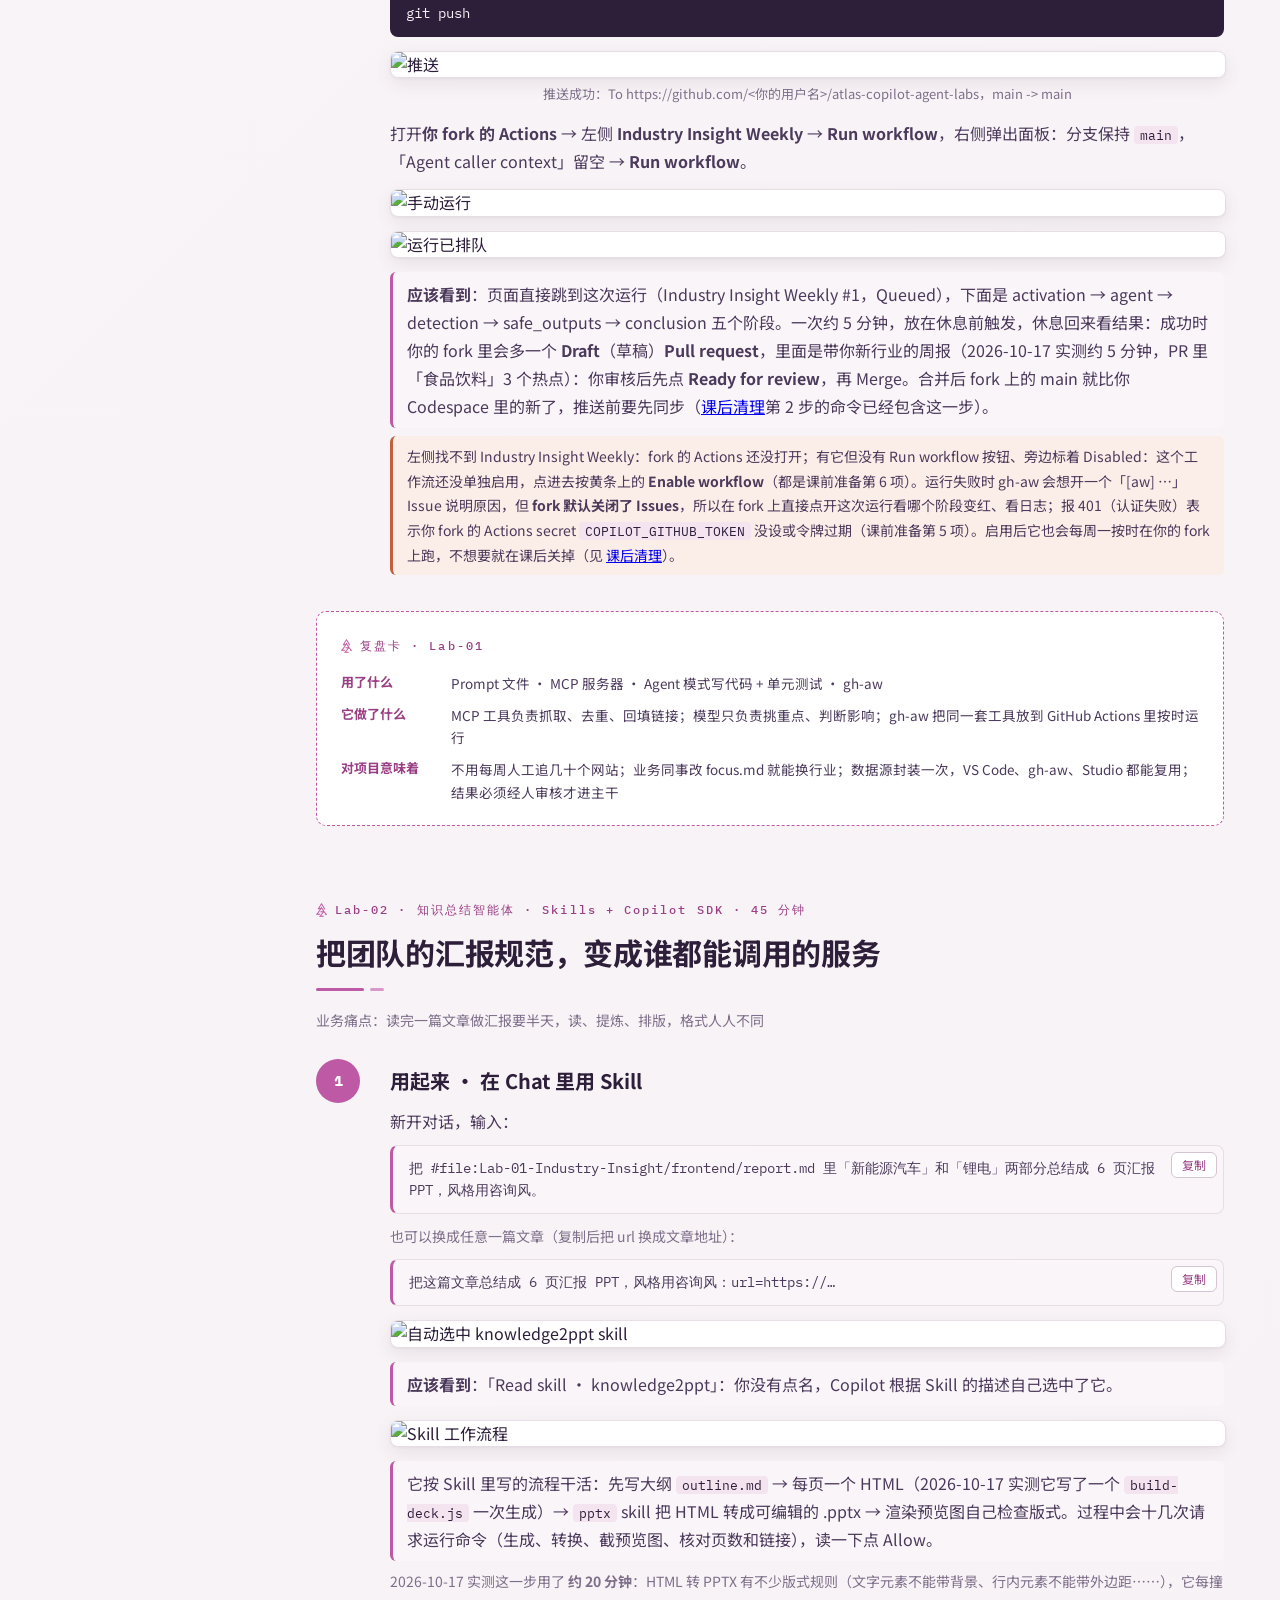
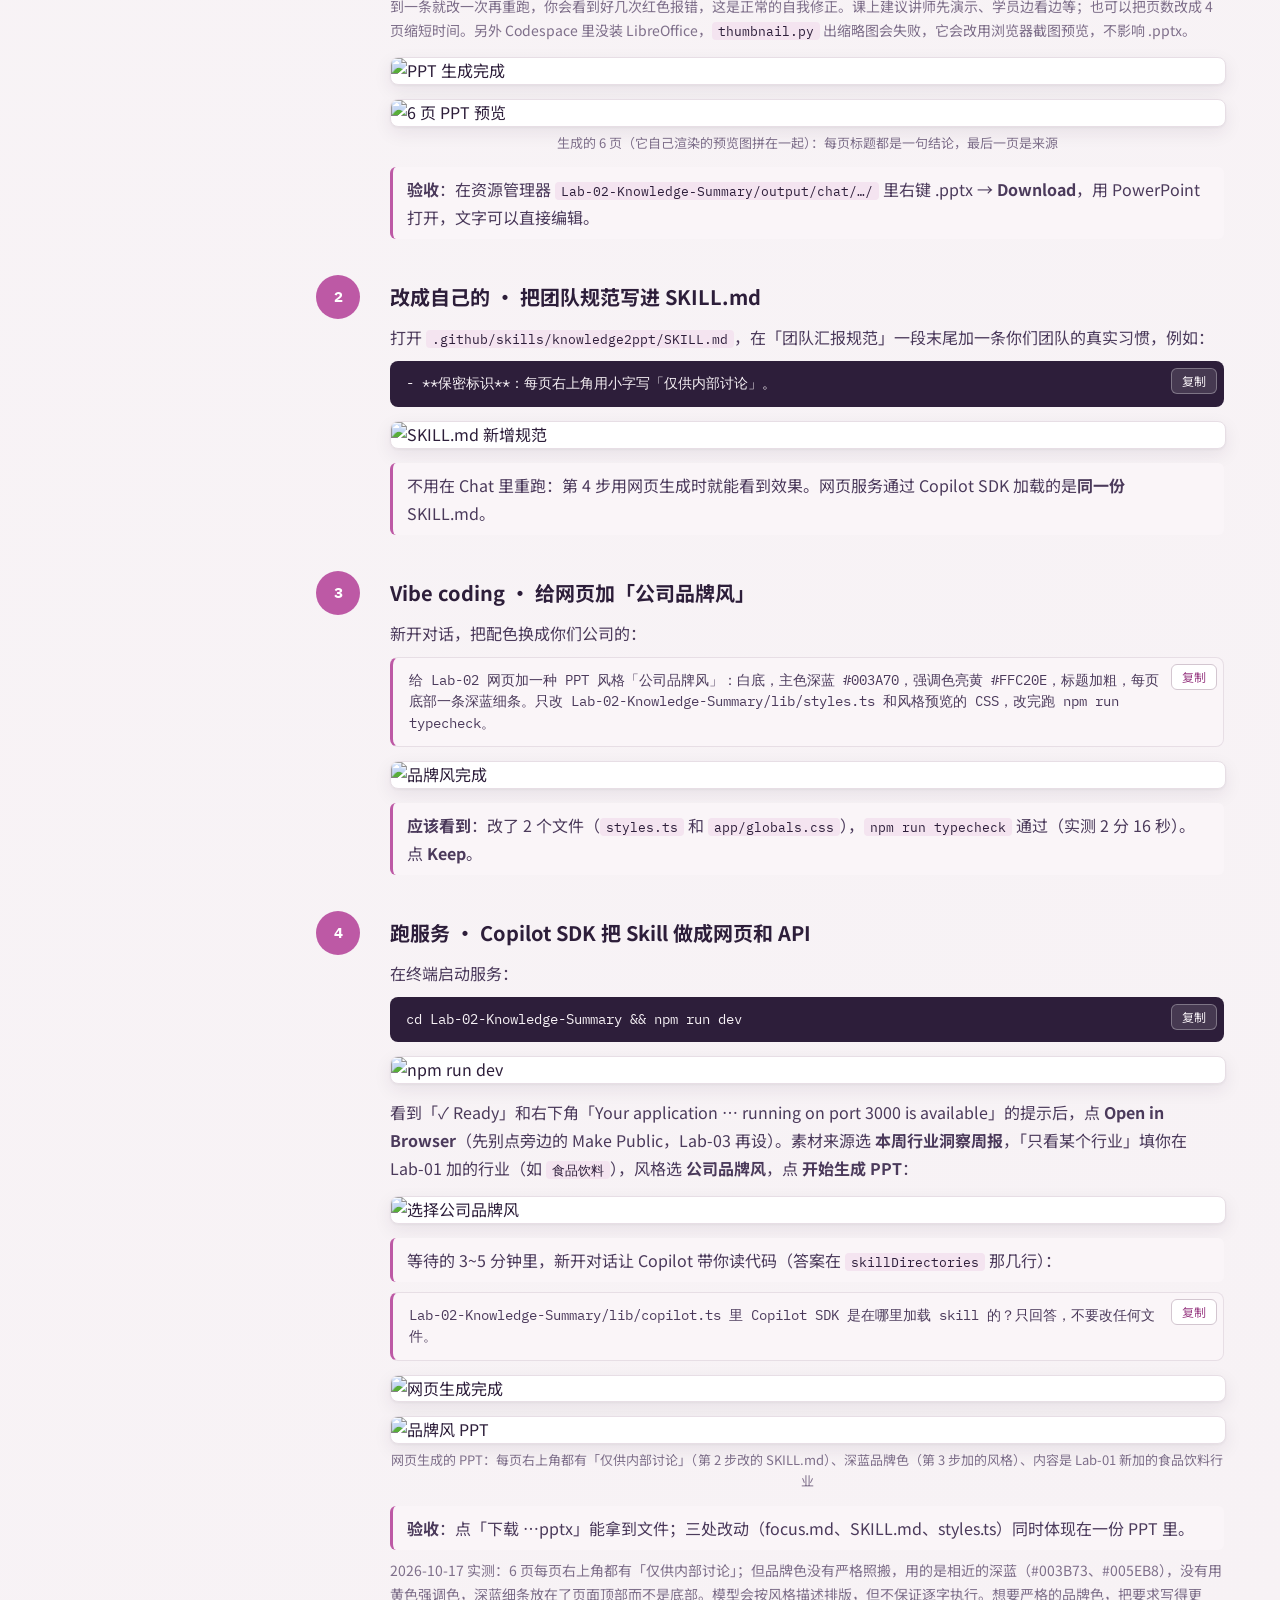
==== commit 70996675: "docs: 署名改为微钉科技，去掉原公司全称和拼音 - 手册、架构图页面、教学设计页的页眉 / 页脚 / 图标 aria-label 改成「微钉科技」，删掉公司全称那一行 - CSS 注释里的品牌模板" ====
--- a/docs/manual/index.html
+++ b/docs/manual/index.html
@@ -10,7 +10,7 @@
   <link rel="stylesheet" href="https://fonts.googleapis.com/css2?family=Noto+Sans+SC:wght@400;500;700;900&family=Noto+Sans:wght@400;500;700&family=IBM+Plex+Mono:wght@400;500;600&display=swap" media="print" onload="this.media='all'">
   <style>
 /* ============================================================================
-   埃知科技 · 上海埃知科技有限公司 — Brand Tokens (aizhi-html)
+   微钉科技 — Brand Tokens
    Drop into any HTML page to get the canonical palette, fonts, motifs.
    Themes: <body class="theme-light"> (纸感) · <body class="theme-dark"> (墨紫)
    ============================================================================ */
@@ -410,10 +410,9 @@
 
   <header class="header-row">
     <a class="az-lockup" href="#">
-      <span class="az-mark" role="img" aria-label="埃知科技"></span>
+      <span class="az-mark" role="img" aria-label="微钉科技"></span>
       <span>
-        <div class="wm">埃知科技</div>
-        <div class="sub">上海埃知科技有限公司</div>
+        <div class="wm">微钉科技</div>
       </span>
     </a>
     <span class="deck-meta">实操手册 v1.5（fork 版 · 全程重跑）· 2026-10-18</span>
@@ -1203,7 +1202,7 @@
   </section>
 
   <footer class="az-footer">
-    <span>埃知科技 · 上海埃知科技有限公司</span>
+    <span>微钉科技</span>
     <span>阿特拉斯中国 Copilot 智能体工作坊 · 实操手册 v1.5（fork 版 · 全程重跑）· 2026-10-18</span>
   </footer>
 
@@ -1293,11 +1292,12 @@
     if (sec) {
       targets.push({ el: sec, link: secLink, secLink: secLink });
       var sub = document.createElement('ol');
-      sec.querySelectorAll('.step').forEach(function (step) {
+      sec.querySelectorAll('.step').forEach(function (step, i) {
         var no = step.querySelector('.step-no');
         var title = step.querySelector('h3');
         if (!no || !title) return;
-        if (!step.id) step.id = sec.id + '-' + no.textContent.trim().replace(/\./g, '-');
+        // 锚点用章节 id + 序号（如 lab01-3），不拿页面文字拼 URL
+        if (!step.id) step.id = sec.id + '-' + (i + 1);
         var stepLink = document.createElement('a');
         stepLink.href = '#' + step.id;
         stepLink.textContent = no.textContent.trim() + ' · ' + title.textContent.trim();
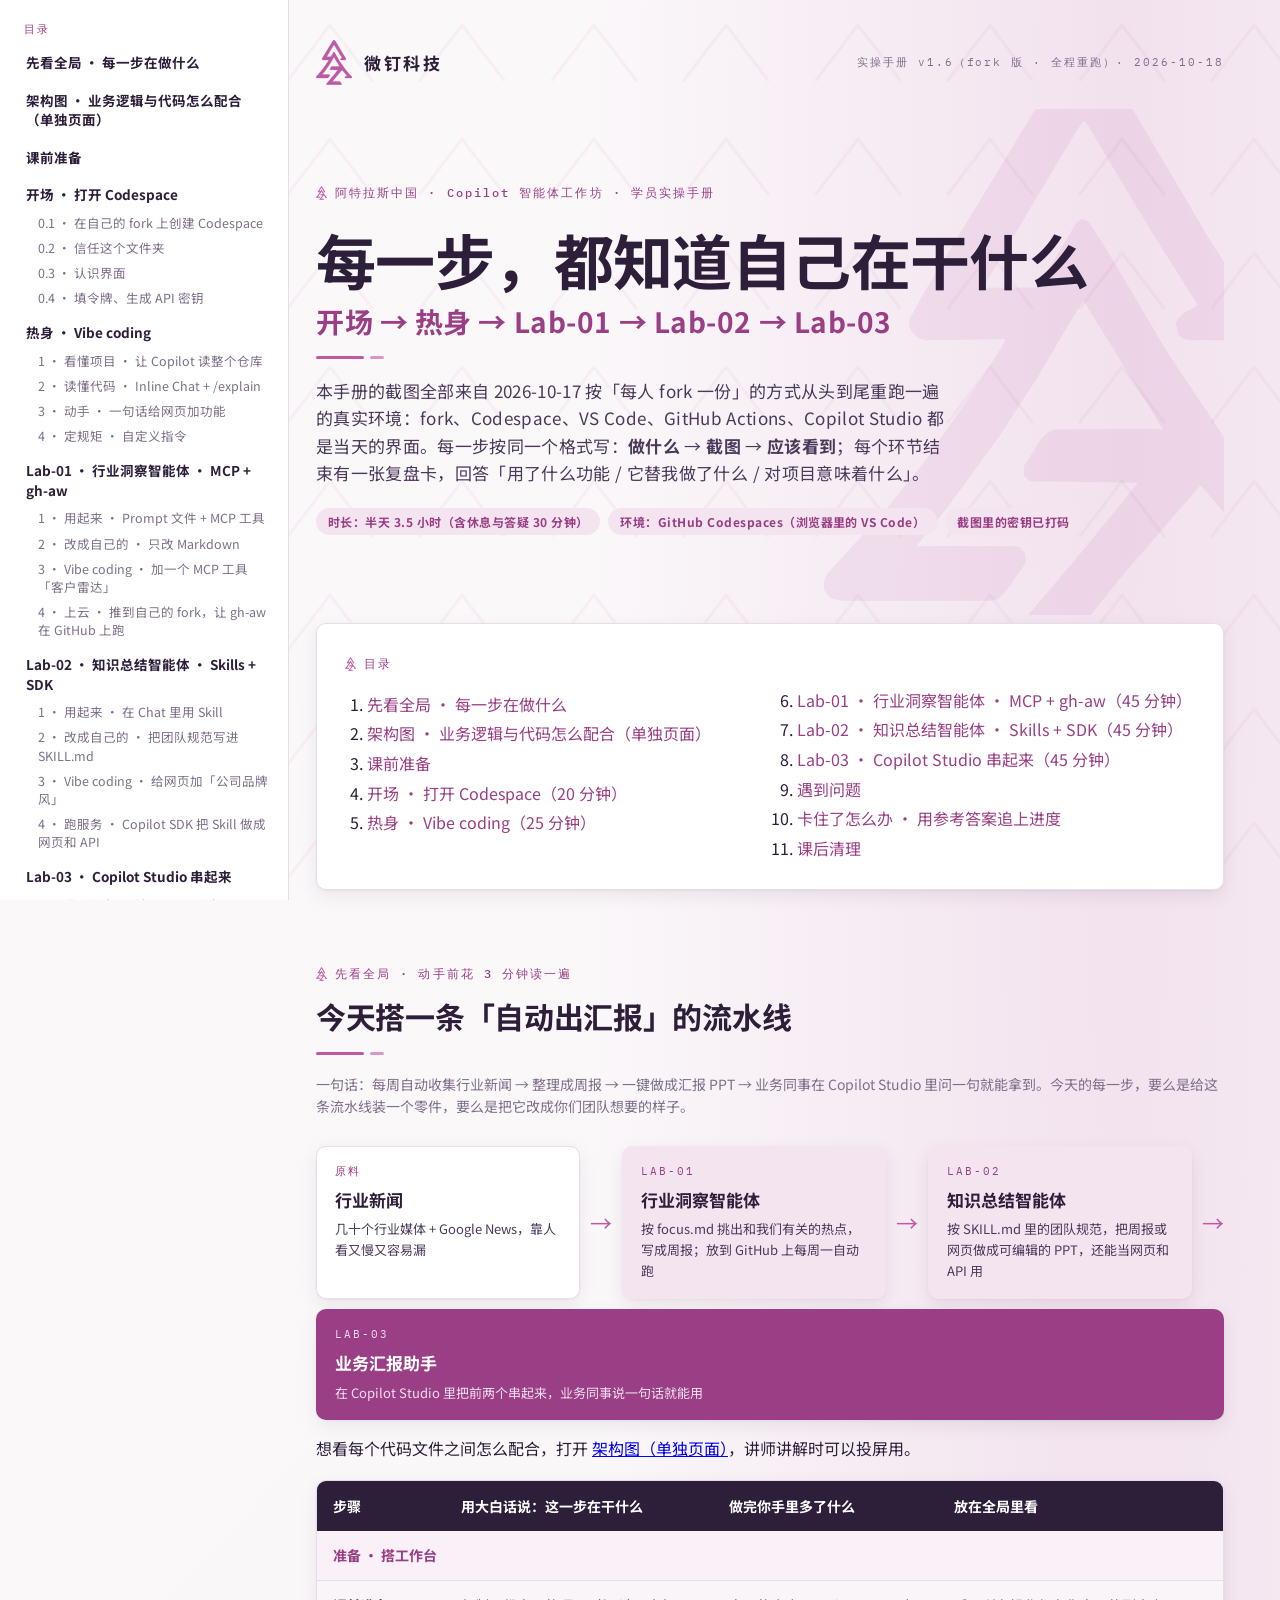
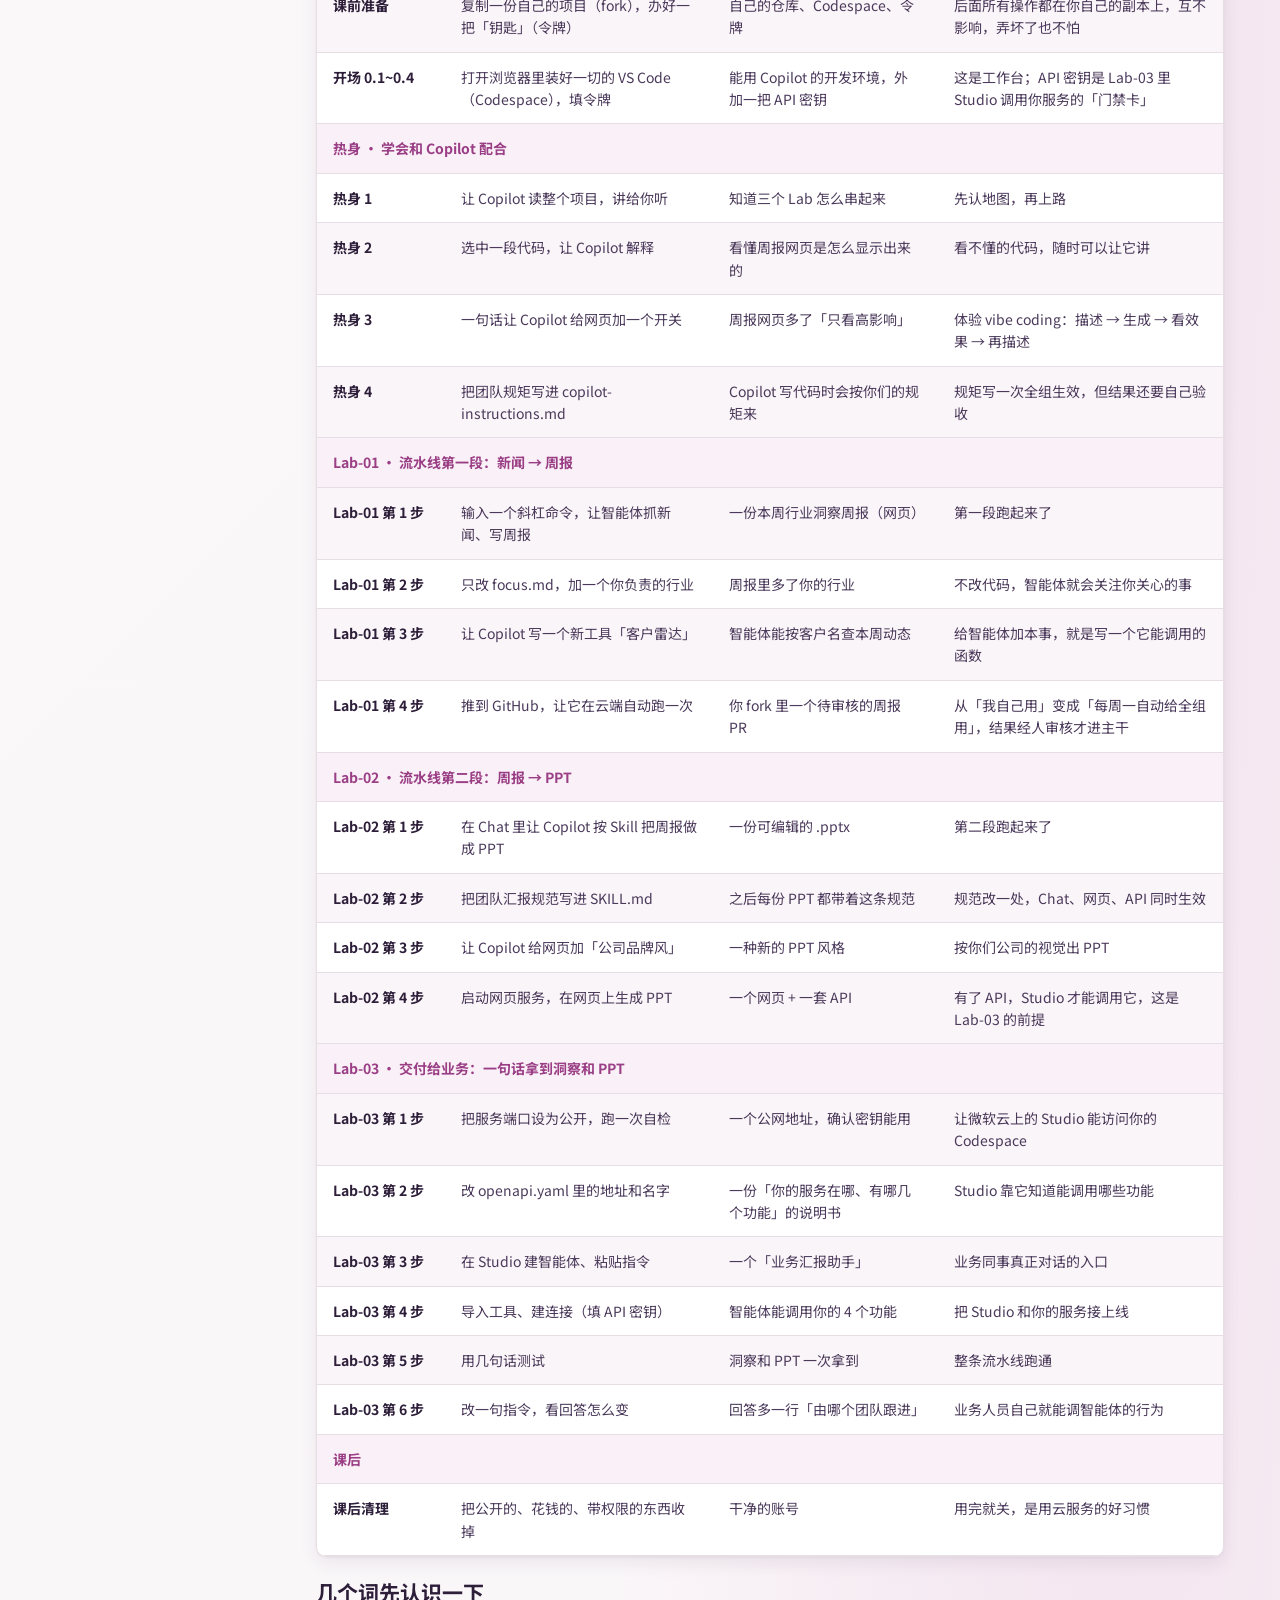
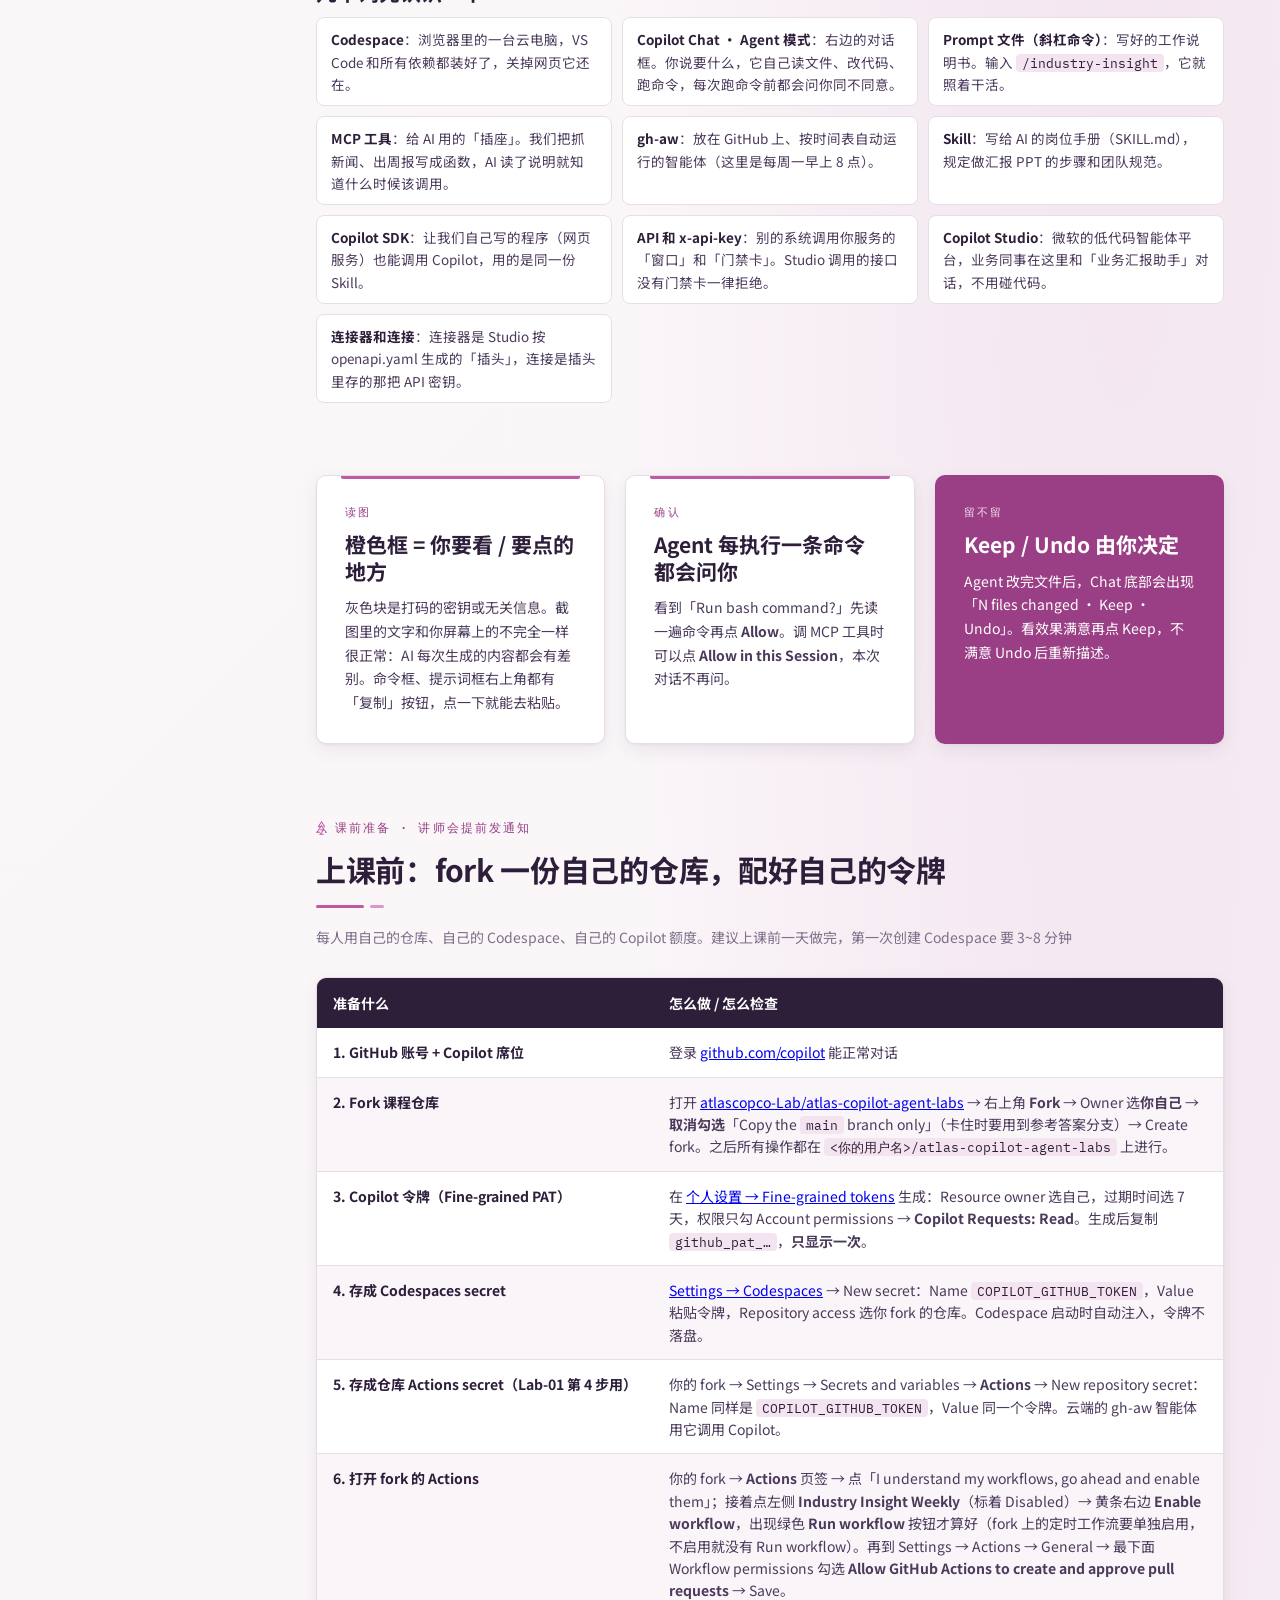
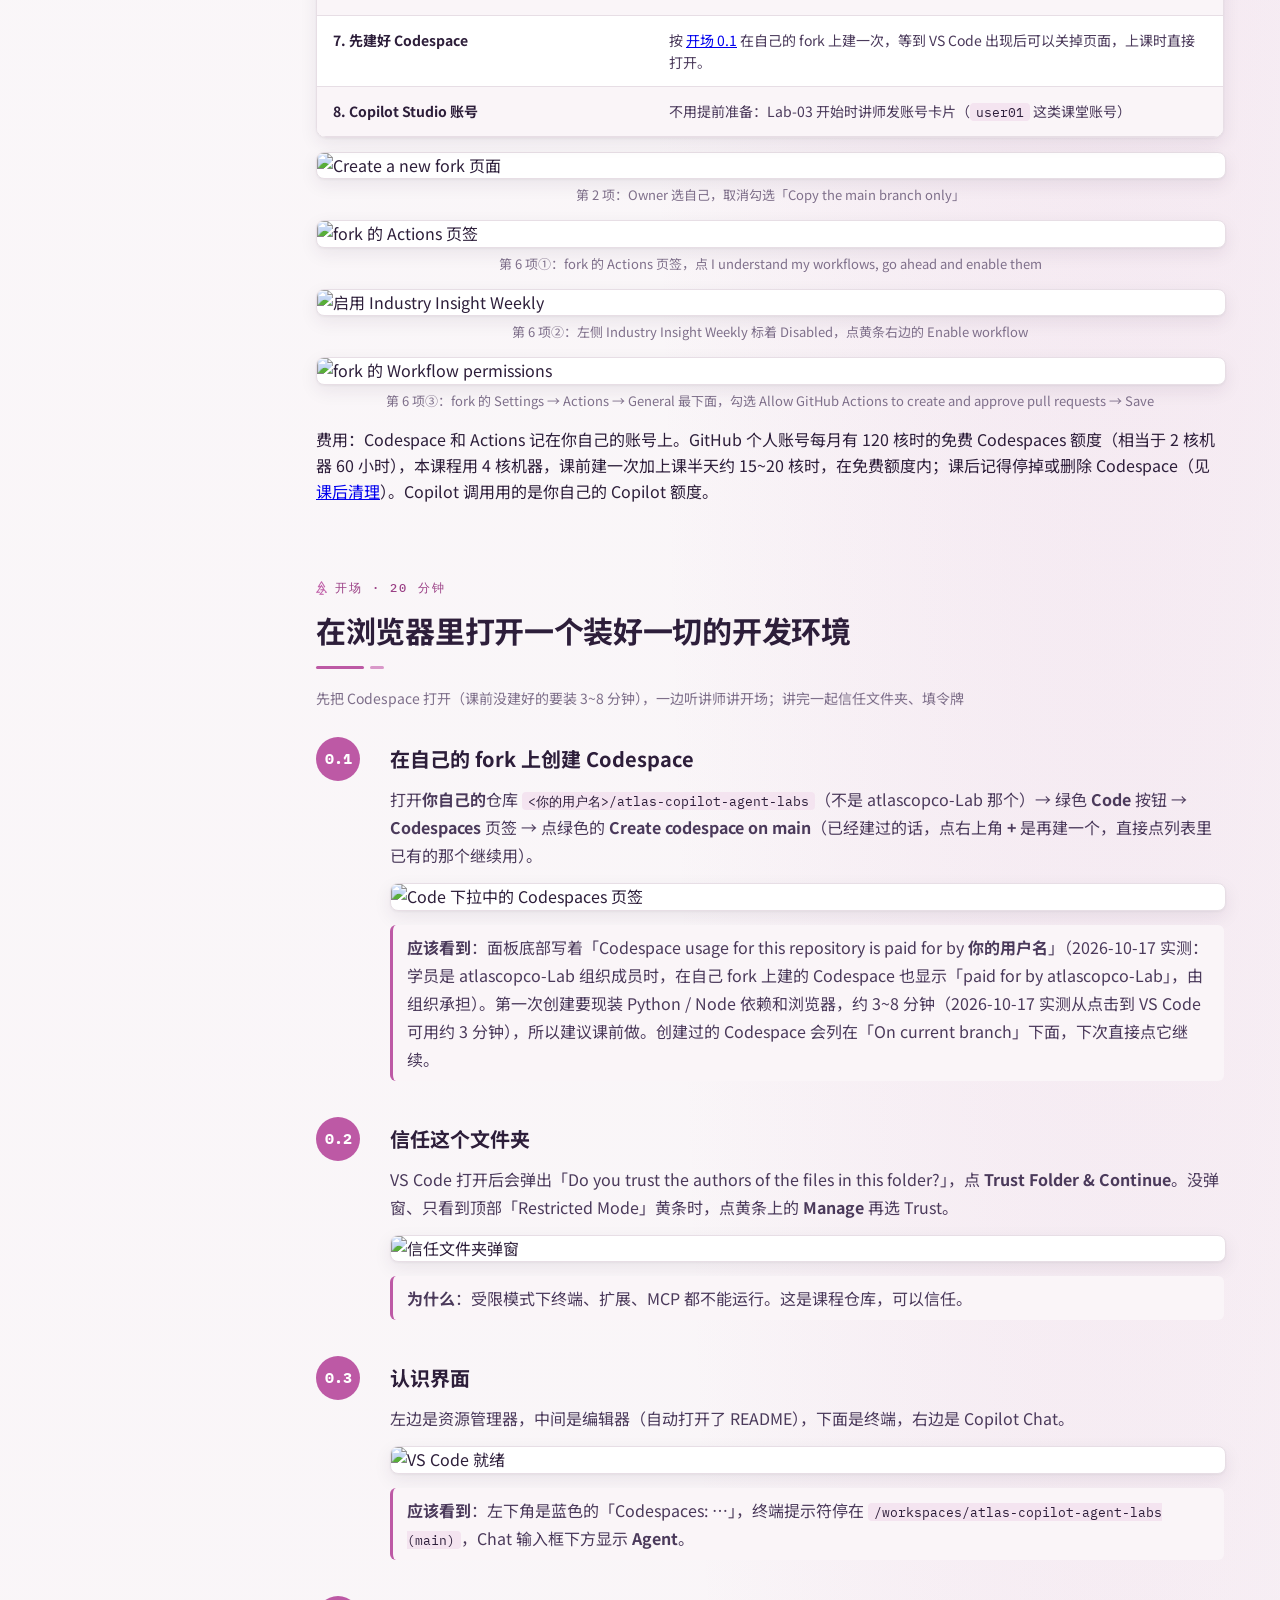
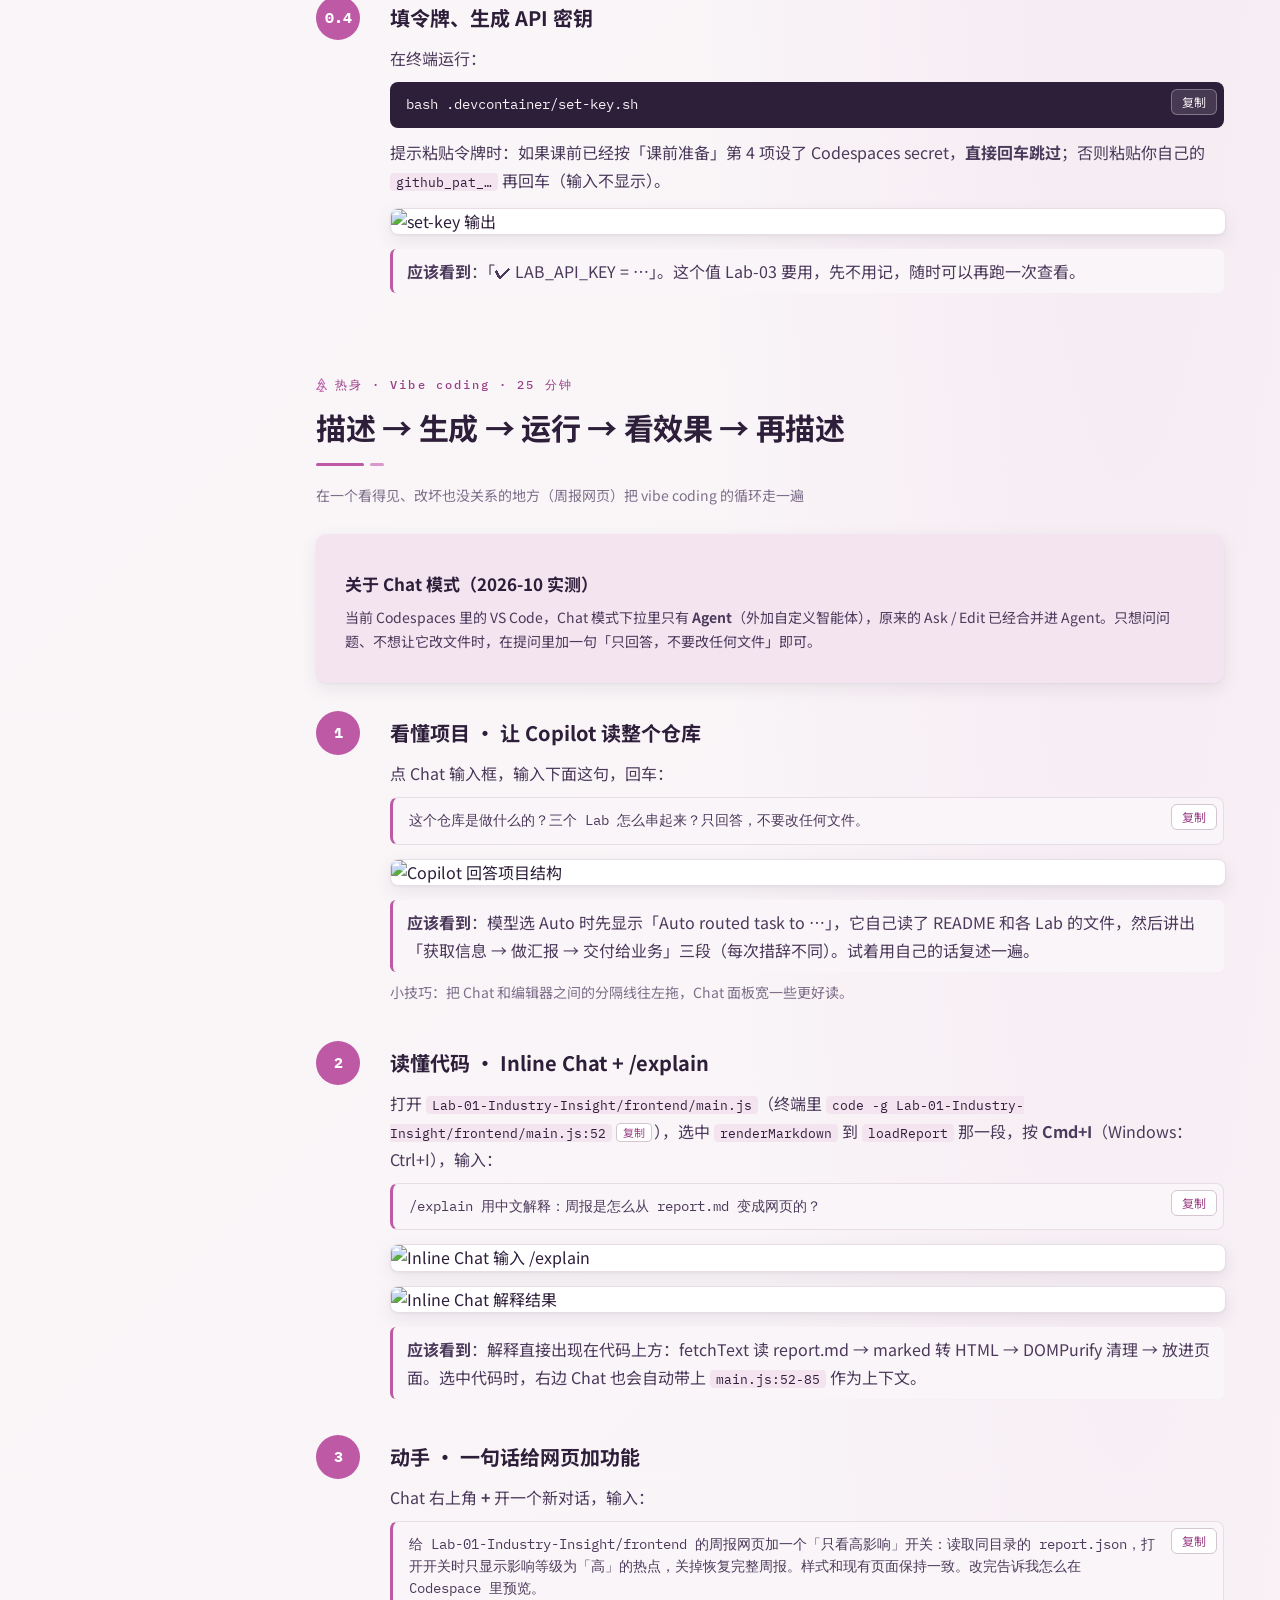
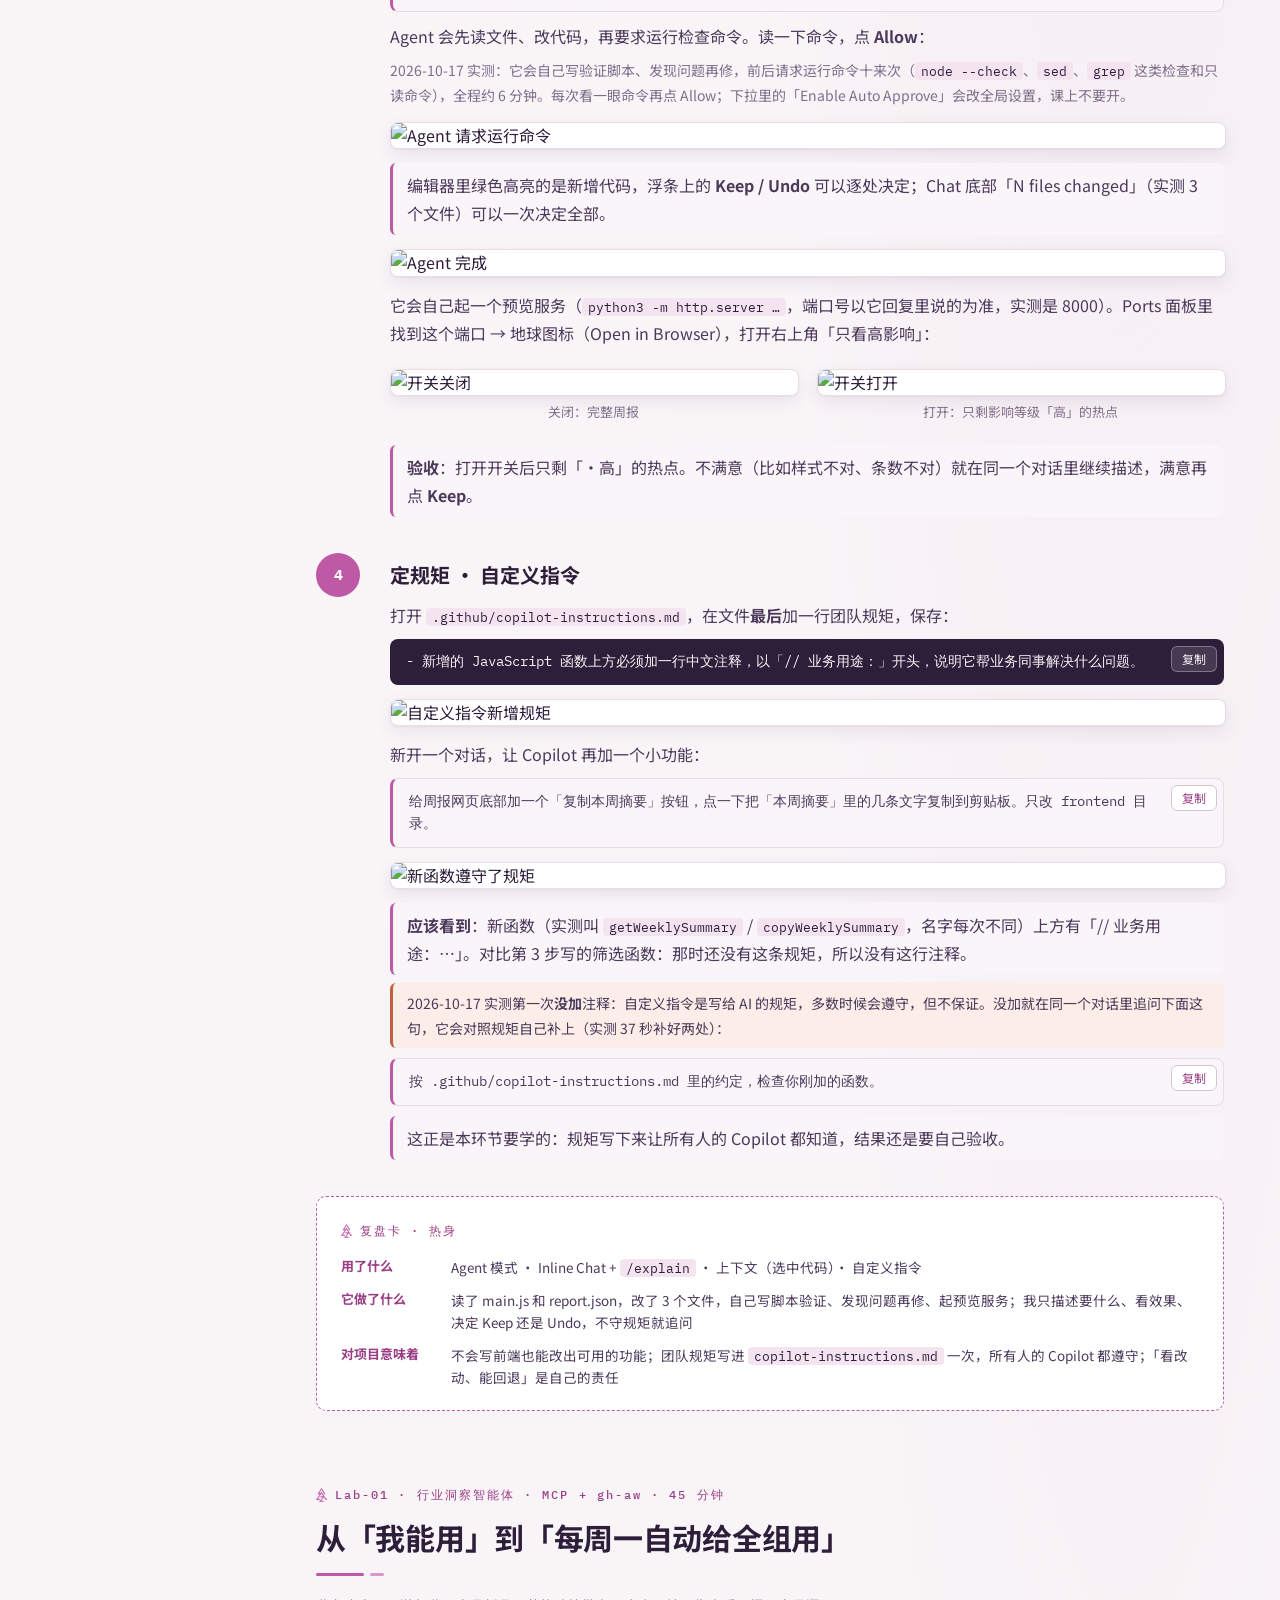
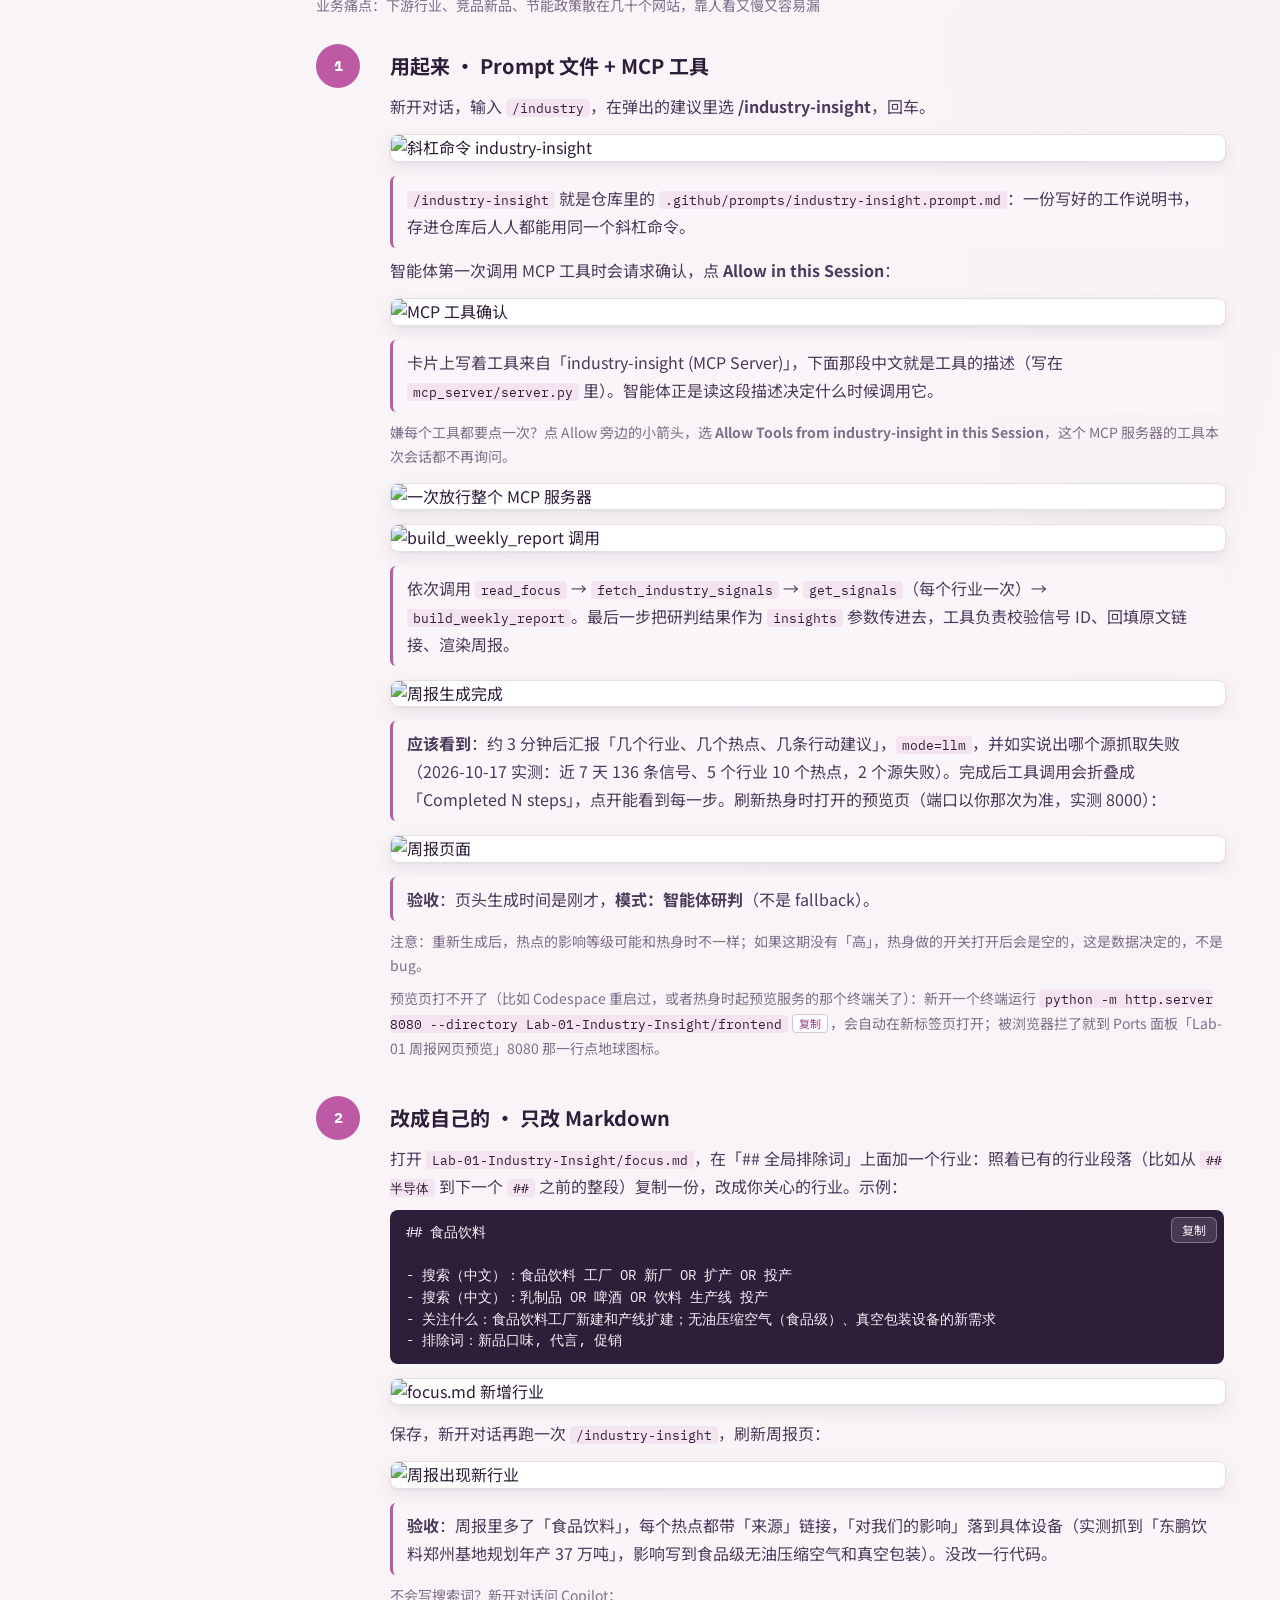
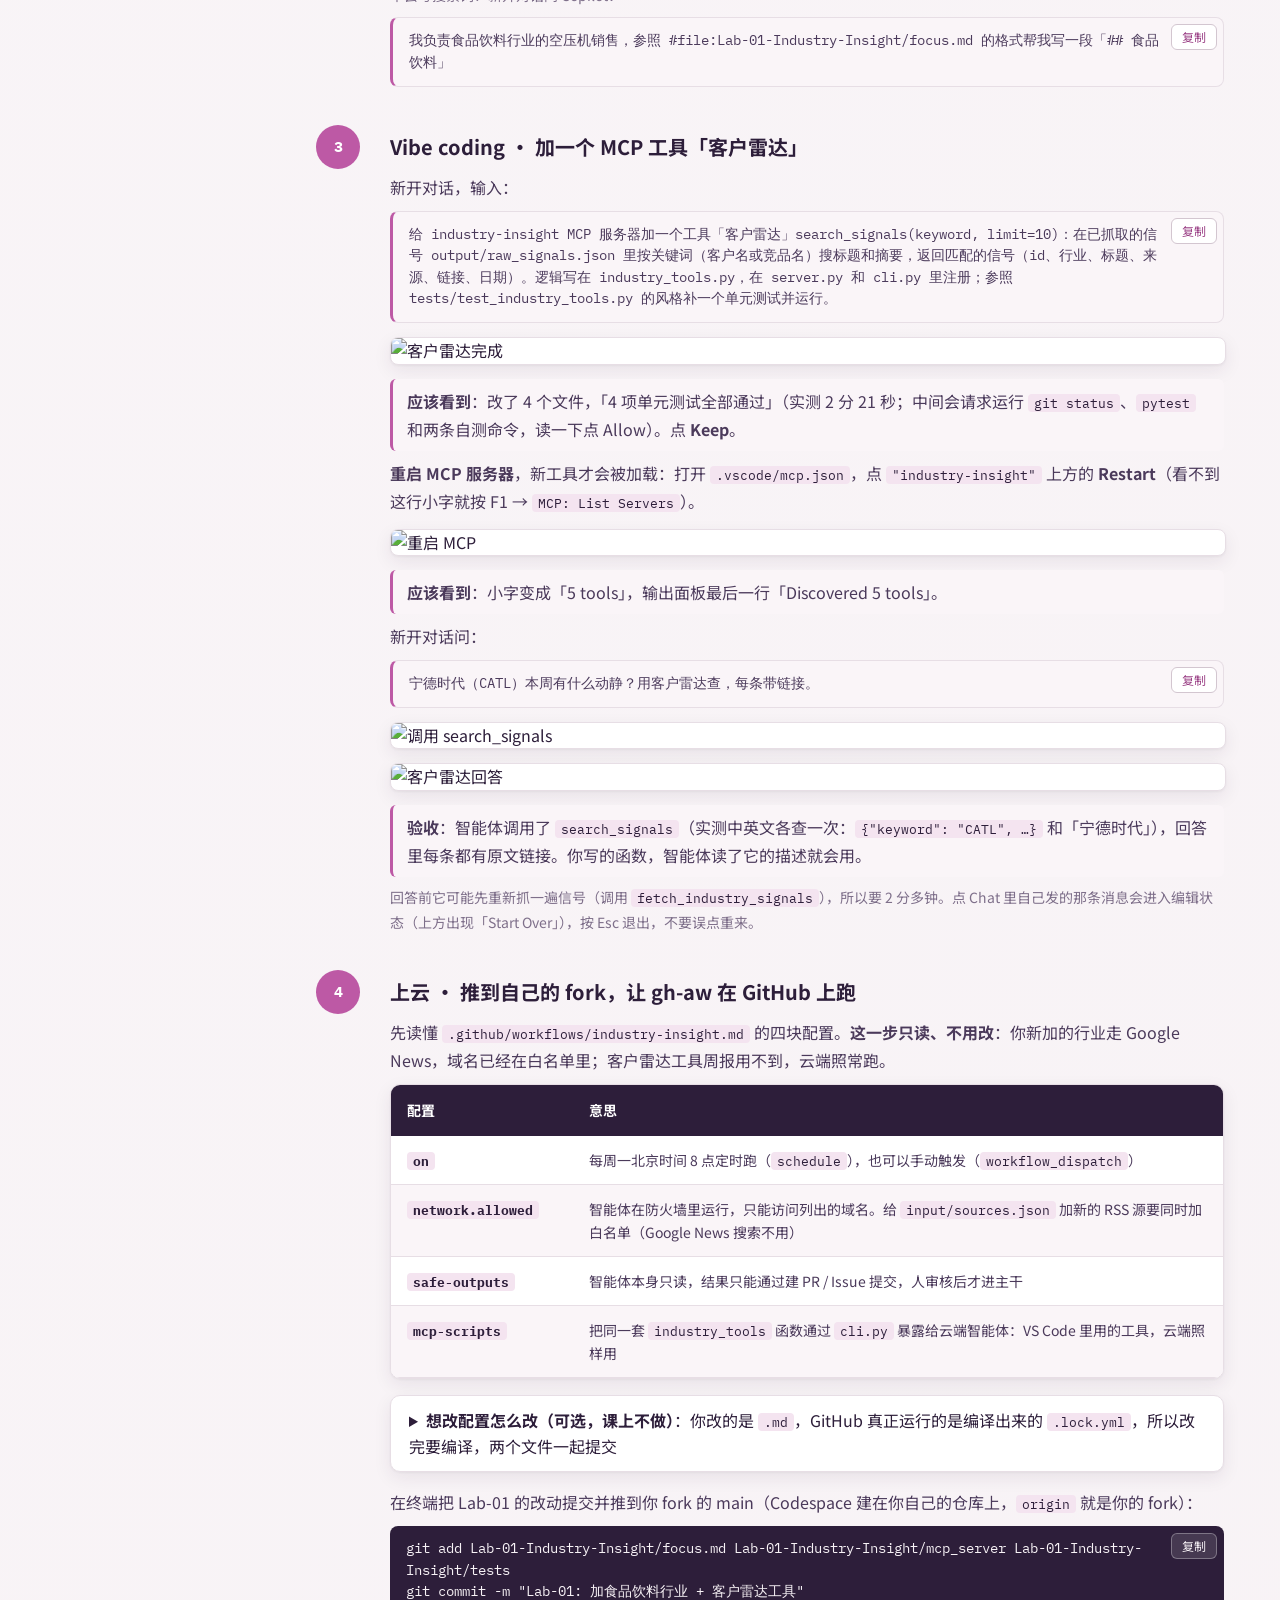
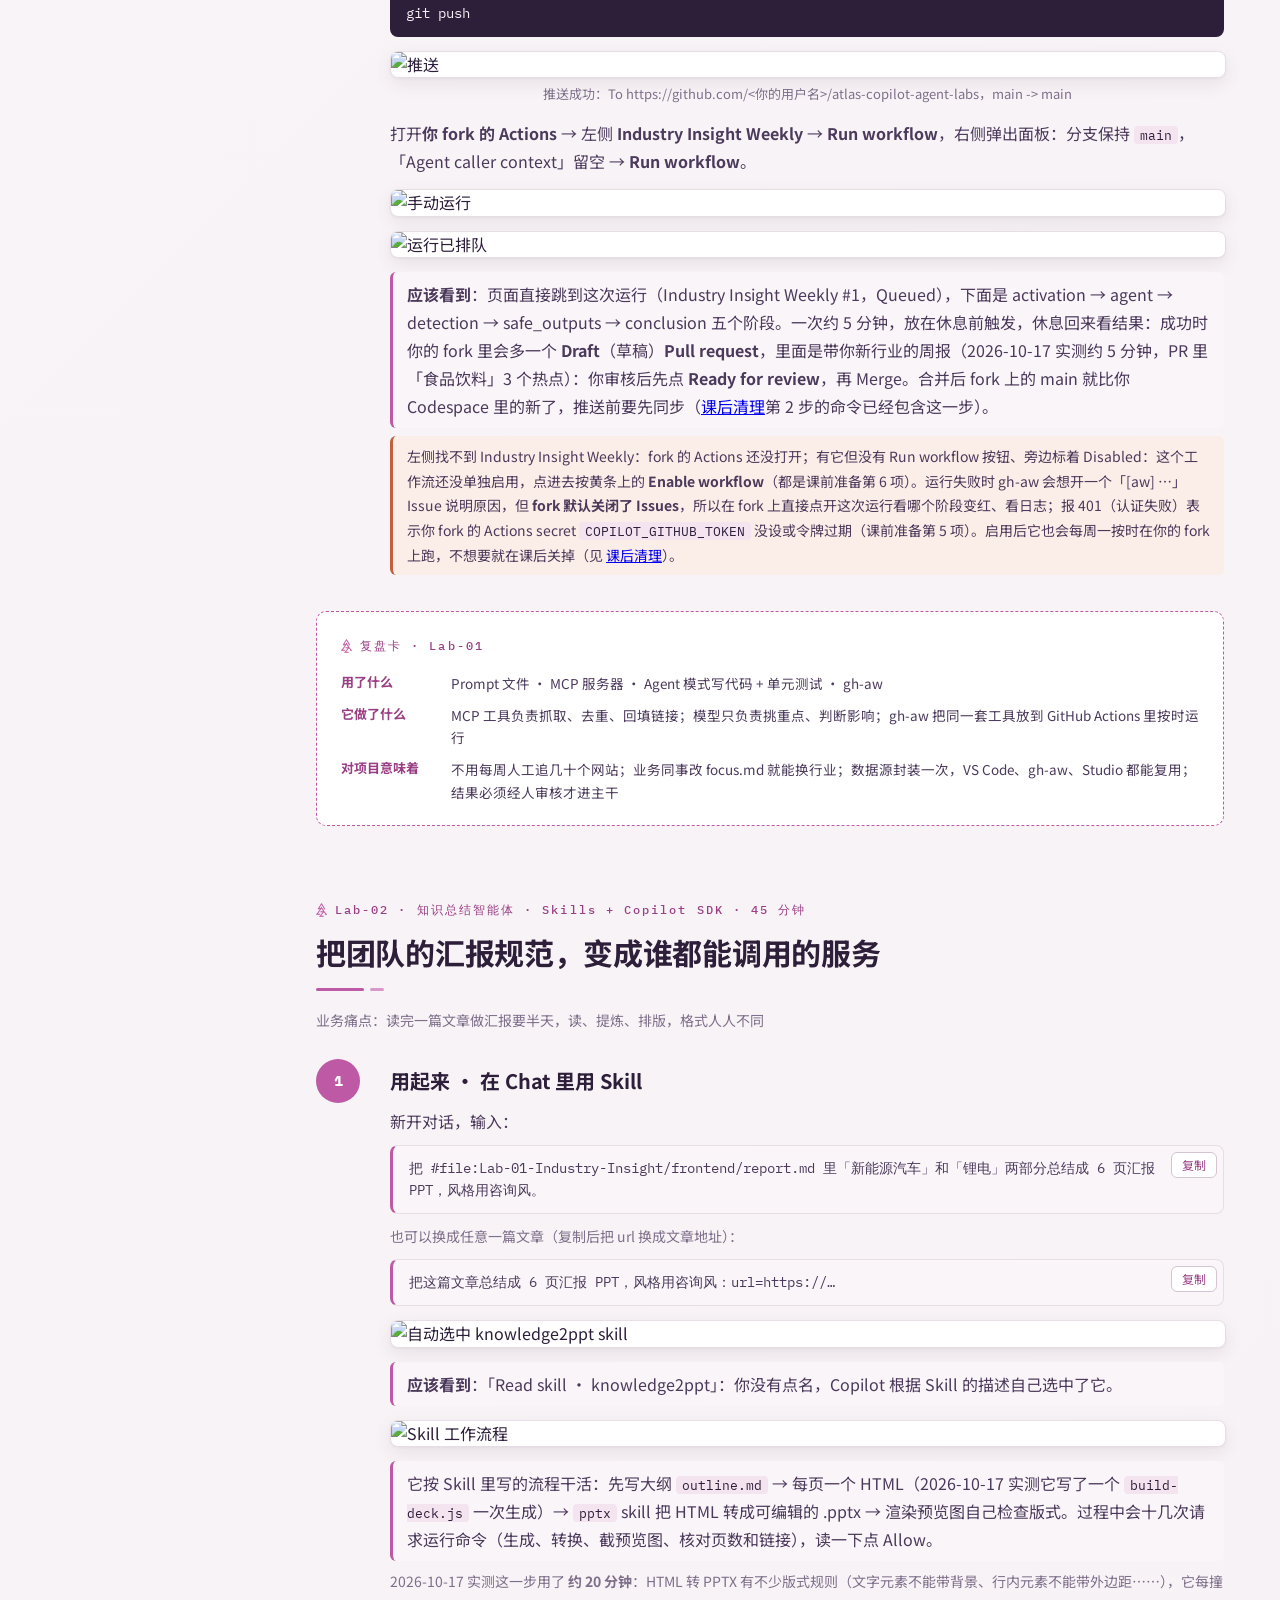
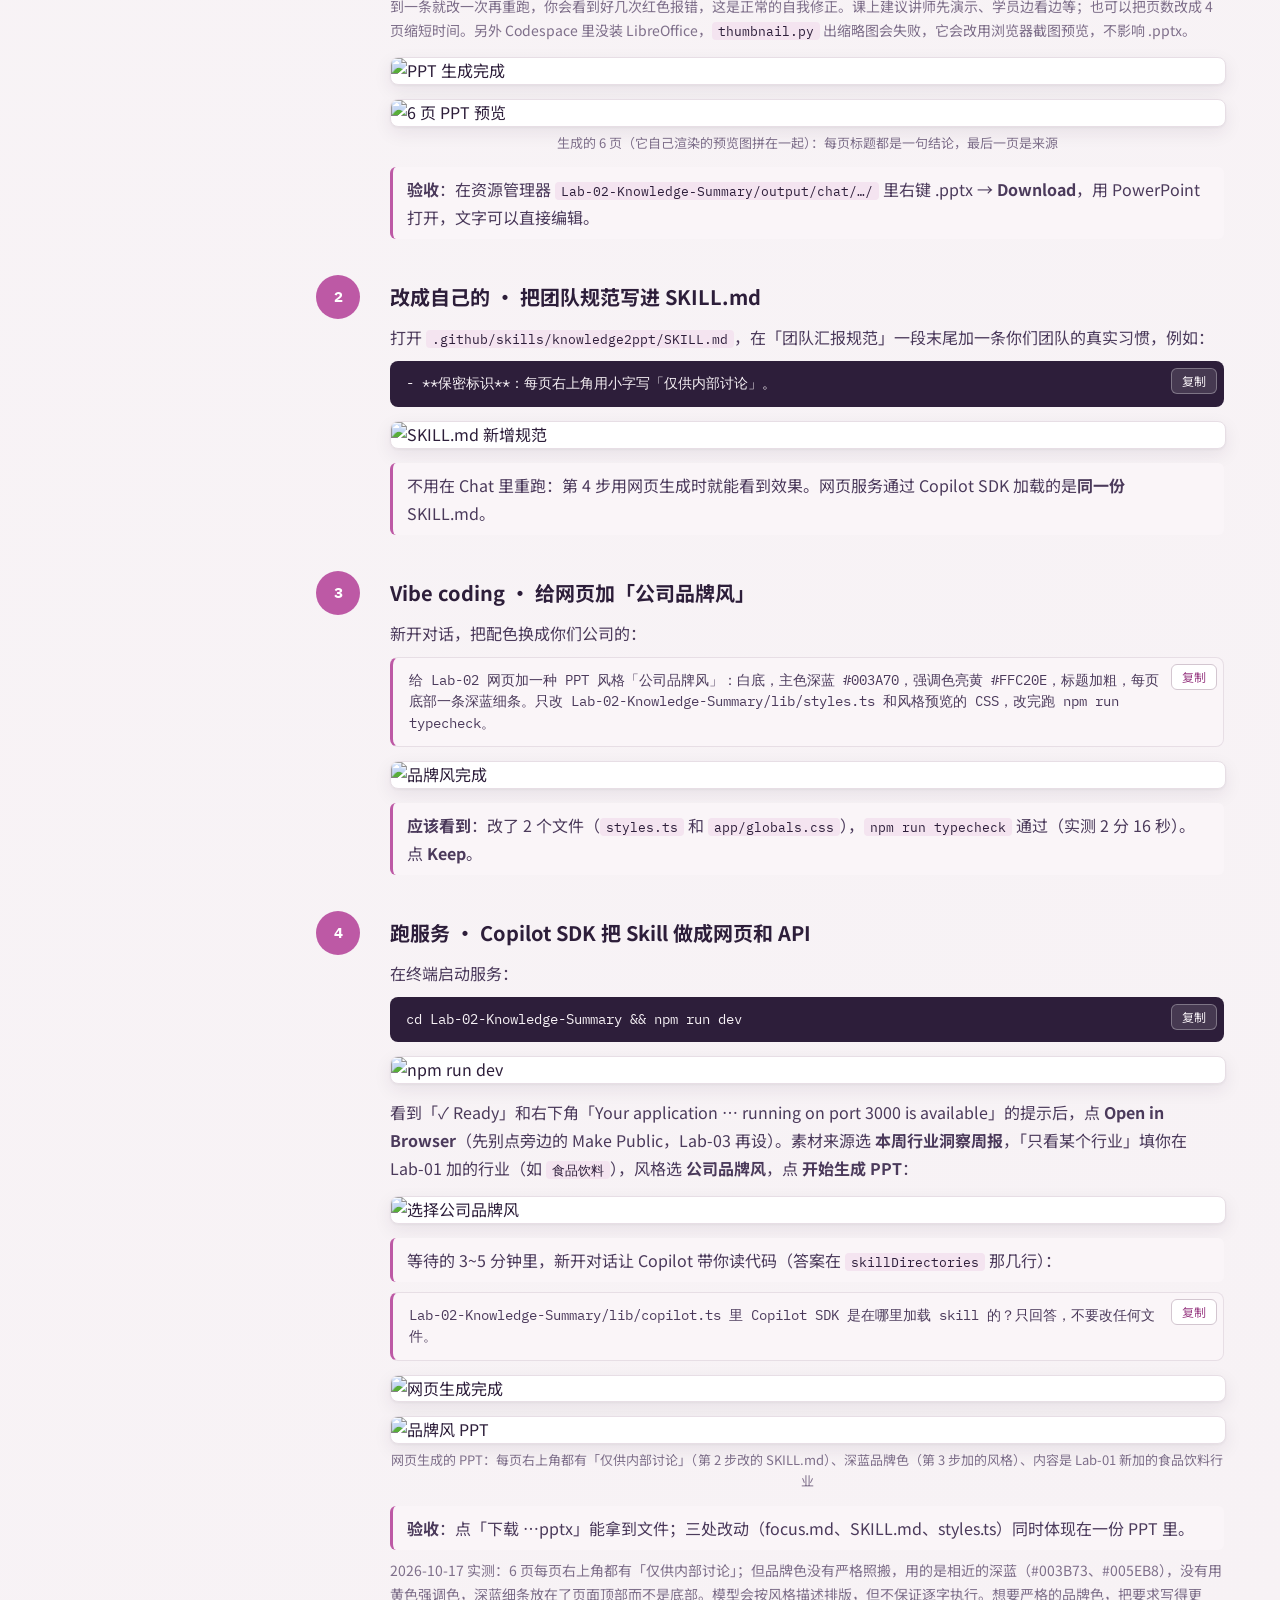
==== commit 55707301: "docs: 课堂账号统一成 user01 这类账号；讲师手册改开场、硬指标、课堂账号准备和课后清理 - 学员手册、Lab-03 README、codespaces.md、openapi.yaml、sm" ====
--- a/docs/manual/index.html
+++ b/docs/manual/index.html
@@ -415,7 +415,7 @@
         <div class="wm">微钉科技</div>
       </span>
     </a>
-    <span class="deck-meta">实操手册 v1.5（fork 版 · 全程重跑）· 2026-10-18</span>
+    <span class="deck-meta">实操手册 v1.6（fork 版 · 全程重跑）· 2026-10-18</span>
   </header>
 
   <!-- ===== Hero ===== -->
@@ -562,7 +562,7 @@
           <tr><td>5. 存成仓库 Actions secret（Lab-01 第 4 步用）</td><td>你的 fork → Settings → Secrets and variables → <b>Actions</b> → New repository secret：Name 同样是 <code>COPILOT_GITHUB_TOKEN</code>，Value 同一个令牌。云端的 gh-aw 智能体用它调用 Copilot。</td></tr>
           <tr><td>6. 打开 fork 的 Actions</td><td>你的 fork → <b>Actions</b> 页签 → 点「I understand my workflows, go ahead and enable them」；接着点左侧 <b>Industry Insight Weekly</b>（标着 Disabled）→ 黄条右边 <b>Enable workflow</b>，出现绿色 <b>Run workflow</b> 按钮才算好（fork 上的定时工作流要单独启用，不启用就没有 Run workflow）。再到 Settings → Actions → General → 最下面 Workflow permissions 勾选 <b>Allow GitHub Actions to create and approve pull requests</b> → Save。</td></tr>
           <tr><td>7. 先建好 Codespace</td><td>按 <a href="#s0">开场 0.1</a> 在自己的 fork 上建一次，等到 VS Code 出现后可以关掉页面，上课时直接打开。</td></tr>
-          <tr><td>8. Copilot Studio 演示账号</td><td>能登录 <a href="https://copilotstudio.microsoft.com">copilotstudio.microsoft.com</a>（Lab-03 用，讲师发账号）</td></tr>
+          <tr><td>8. Copilot Studio 账号</td><td>不用提前准备：Lab-03 开始时讲师发账号卡片（<code>user01</code> 这类课堂账号）</td></tr>
         </tbody>
       </table>
     </div>
@@ -579,7 +579,7 @@
       <div class="az-eyebrow">开场 · 20 分钟</div>
       <h2 class="az-title">在浏览器里打开一个装好一切的开发环境</h2>
       <div class="az-rule"></div>
-      <p class="az-sub">讲师先讲项目地图和功能地图，再用 GitHub Copilot app 演示 3 分钟；然后大家一起开 Codespace</p>
+      <p class="az-sub">先把 Codespace 打开（课前没建好的要装 3~8 分钟），一边听讲师讲开场；讲完一起信任文件夹、填令牌</p>
     </div>
 
     <div class="step">
@@ -943,7 +943,7 @@
       <div class="step-no">2</div>
       <div class="step-body">
         <h3>改连接器定义 · openapi.yaml 改两处</h3>
-        <p class="do">在 Codespace 里打开 <code>Lab-03-Copilot-Studio/openapi.yaml</code>，改两处后保存：<code>host:</code> 换成 smoke-test 打印的 host（形如 <code>xxx-3000.app.github.dev</code>，不带 https://；要整串复制，Codespace 名字后面那串随机字符不能丢，丢了 Studio 调用会报 404）；<code>title:</code> 改成 <code class="copy">Atlas Agent Labs · 你的名字</code>。然后在资源管理器里右键这个文件 → <b>Download</b>，下一步要上传。</p>
+        <p class="do">在 Codespace 里打开 <code>Lab-03-Copilot-Studio/openapi.yaml</code>，改两处后保存：<code>host:</code> 换成 smoke-test 打印的 host（形如 <code>xxx-3000.app.github.dev</code>，不带 https://；要整串复制，Codespace 名字后面那串随机字符不能丢，丢了 Studio 调用会报 404）；<code>title:</code> 改成 <code class="copy">Atlas Agent Labs · 你的账号</code>（如 <code>Atlas Agent Labs · user01</code>，账号见讲师发的卡片）。然后在资源管理器里右键这个文件 → <b>Download</b>，下一步要上传。</p>
         <figure class="shot"><img src="img/51b-lab03-openapi-edit.jpg" alt="openapi.yaml 改 host 和 title" loading="lazy"></figure>
         <p class="see"><b>为什么改 title</b>：全班在同一个 Studio 环境里各自导入，title 会变成工具组的名字，不改就会出现几十个同名的「Atlas Agent Labs」，分不清哪个是自己的。</p>
       </div>
@@ -953,9 +953,9 @@
       <div class="step-no">3</div>
       <div class="step-body">
         <h3>建智能体 · 起名、粘贴指令、关掉联网搜索</h3>
-        <p class="do">用演示租户账号登录 <a href="https://copilotstudio.microsoft.com">Copilot Studio</a>，<b>先切环境</b>（Studio 打开时经常停在 Caldova (default)）：左下角地球图标 → 选讲师指定的 <b>Trial</b> 环境（本次演示租户里叫 Ontology-trial）。后面去 Power Automate 找连接时，右上角 Environments 也要切到同一个环境，不同环境的连接互相看不到。然后 <b>Agents → New agent 旁的下拉箭头 → Agent（Standard）</b>：</p>
+        <p class="do">用讲师发的课堂账号（卡片上的 <code>user01</code> 这类）登录 <a href="https://copilotstudio.microsoft.com">Copilot Studio</a>（首次登录如果要求改密码或注册验证器，按提示完成，记住新密码），<b>先切环境</b>（Studio 打开时经常停在 Caldova (default)）：左下角地球图标 → 选讲师指定的 <b>Trial</b> 环境（本次演示租户里叫 Ontology-trial）。后面去 Power Automate 找连接时，右上角 Environments 也要切到同一个环境，不同环境的连接互相看不到。然后 <b>Agents → New agent 旁的下拉箭头 → Agent（Standard）</b>：</p>
         <figure class="shot"><img src="img/55b-studio-new-agent-menu.jpg" alt="New agent 下拉菜单" loading="lazy"><figcaption>选下面「Other ways to build」里的 Agent（Standard）。上面带 GitHub Copilot 标记的是让 AI 帮你搭，会消耗额度，步骤也不可复现</figcaption></figure>
-        <p class="do">名称填 <code class="copy">业务汇报助手 你的名字</code>；展开 <b>Agent settings</b>：Language 选 <b>Chinese (Simplified)</b>；Solution 保持默认的 Common Data Services Default Solution；<b>Schema name</b> 填英文（如 <code>bizreportzhang</code>）→ <b>Create</b>，等到绿条「Your agent has been provisioned」。</p>
+        <p class="do">名称填 <code class="copy">业务汇报助手 你的账号</code>（如 业务汇报助手 user01）；展开 <b>Agent settings</b>：Language 选 <b>Chinese (Simplified)</b>；Solution 保持默认的 Common Data Services Default Solution；<b>Schema name</b> 填英文（如 <code>bizreportuser01</code>）→ <b>Create</b>，等到绿条「Your agent has been provisioned」。</p>
         <figure class="shot"><img src="img/56-studio-new-agent.jpg" alt="Name your agent 对话框" loading="lazy"></figure>
         <p class="do"><b>Overview → Instructions → Edit</b>，把下面整段粘贴进去 → <b>Save</b>（点框右上角「复制」；和 Lab-03 README 里的「智能体指令」是同一段）：</p>
         <pre class="prompt">你是阿特拉斯中国的「业务汇报助手」，服务销售、产品、市场同事。你有两项能力：
@@ -977,7 +977,7 @@
         <figure class="shot"><img src="img/56b-studio-add-rest-api.jpg" alt="Add tool 里的 REST API" loading="lazy"></figure>
         <ol class="plain">
           <li><b>Upload specification</b>：上传第 2 步下载的 openapi.yaml → Next。</li>
-          <li><b>API plugin details</b>：Tool name、Description 自动带出（应该是你改过的「Atlas Agent Labs · 你的名字」）；Solution 留空（会自动建一个）→ Next。
+          <li><b>API plugin details</b>：Tool name、Description 自动带出（应该是你改过的「Atlas Agent Labs · 你的账号」）；Solution 留空（会自动建一个）→ Next。
             <figure class="shot"><img src="img/57-studio-import-own.jpg" alt="自动带出自己的工具名" loading="lazy"></figure></li>
           <li><b>Authentication</b>：Studio 不读 openapi 里的密钥配置，要手动选：<b>API key</b>；<b>Parameter label 必填</b>（如 <code class="copy">API 密钥（LAB_API_KEY）</code>，建连接时它是密钥输入框的标题；空着向导也能过，但建连接的对话框里就没有密钥框）；<b>Parameter name 填 <code class="copy">x-api-key</code></b>；Parameter location 保持 <b>Header</b> → Next。
             <figure class="shot"><img src="img/57b-studio-auth.jpg" alt="Authentication 设置" loading="lazy"></figure></li>
@@ -985,9 +985,9 @@
             <figure class="shot"><img src="img/57c-studio-tool-params.jpg" alt="工具参数描述已预填" loading="lazy"></figure>
             <figure class="shot"><img src="img/57d-studio-tool-published.jpg" alt="工具发布成功" loading="lazy"></figure></li>
         </ol>
-        <p class="do">回到 Add tool 对话框，搜索框里输入<b>你的名字</b>（不要只搜 Atlas，全班的都会出来），在「Atlas Agent Labs 你的名字」下面点第一个工具「查询本周行业洞察」：</p>
+        <p class="do">回到 Add tool 对话框，搜索框里输入<b>你的账号</b>（不要只搜 Atlas，全班的都会出来），在「Atlas Agent Labs 你的账号」下面点第一个工具「查询本周行业洞察」：</p>
         <figure class="shot"><img src="img/58-studio-pick-own-tool.jpg" alt="搜自己的名字" loading="lazy"><figcaption>Studio 会去掉名字里的「·」；认准带你名字的那一组 4 个工具</figcaption></figure>
-        <p class="do">Connection 显示 Not connected → 点下拉 → <b>Create new connection</b> → Display name 填 <code class="copy">Atlas · 你的名字</code>（不填会叫「Connect to …」，和别人的重名）→ 下面的「API 密钥」粘贴第 1 步 smoke-test 第二行冒号后面那一串 → <b>Create</b>。Connection 变成绿色对勾后点 <b>Add and configure</b>。</p>
+        <p class="do">Connection 显示 Not connected → 点下拉 → <b>Create new connection</b> → Display name 填 <code class="copy">Atlas · 你的账号</code>（不填会叫「Connect to …」，和别人的重名）→ 下面的「API 密钥」粘贴第 1 步 smoke-test 第二行冒号后面那一串 → <b>Create</b>。Connection 变成绿色对勾后点 <b>Add and configure</b>。</p>
         <p class="warn">建连接的对话框里<b>必须有「API 密钥」输入框</b>（见下图）。只有 Display name、没有密钥框，是上面 Authentication 那步的 Parameter label 空着：点 Cancel，不要建；打开 <a href="https://make.powerautomate.com">Power Automate</a>（右上角 Environments 先切到和 Studio 同一个环境）→ 左侧 More → Discover all → Data → <b>Custom connectors</b> → 你的连接器右边的铅笔（编辑）→ <b>2. Security</b> → API Key 下点 <b>Edit</b> → 填上 Parameter label → <b>Update connector</b>，回到 Studio 再点 Create new connection，就有密钥框了。<br>
           Connection 下拉列表里，连接名右边的<b>垃圾桶</b>会直接删掉这个连接，所有用它的工具都会断开（测试时报 404「The connection … is not found」）。想换密钥不要删连接，按第 5 步下面 401 那条改。</p>
         <div class="grid grid-2">
@@ -997,7 +997,7 @@
         <p class="do">进入工具详情页，展开 <b>Additional details</b> → <b>Credentials to use</b> 从 End user credentials 改成 <b>Maker-provided credentials</b> → 右上角 <b>Save</b>。</p>
         <figure class="shot"><img src="img/58d-studio-maker-credentials.jpg" alt="改用 Maker-provided credentials" loading="lazy"></figure>
         <p class="see"><b>为什么改凭据</b>：默认的 End user credentials 要求每个使用者自己授权一次连接，测试时会反复弹「先连接……打开连接管理器」。改成创建者凭据后，工具直接用你建的这个连接，2026-10-17 实测不再弹任何提示。</p>
-        <p class="do">其余 3 个工具照做：Add a tool → 搜你的名字 → 点工具（连接会自动选上你刚建的那个）→ Add and configure → Additional details 改成 Maker-provided credentials → Save。每个工具保存前看一眼 Connection：显示「Atlas · 你的名字」才对，显示 <b>Not connected</b> 就在下拉里选上它再 Save。</p>
+        <p class="do">其余 3 个工具照做：Add a tool → 搜你的账号 → 点工具（连接会自动选上你刚建的那个）→ Add and configure → Additional details 改成 Maker-provided credentials → Save。每个工具保存前看一眼 Connection：显示「Atlas · 你的账号」才对，显示 <b>Not connected</b> 就在下拉里选上它再 Save。</p>
         <p class="see"><b>验收</b>：Tools 页 4 个工具都是 <b>On</b>、Trigger 是 <b>By agent</b>。</p>
         <figure class="shot"><img src="img/53-studio-tools.jpg" alt="Tools 页 4 个工具" loading="lazy"></figure>
         <p class="tip">Overview 上 Agent status 会显示「3 Warnings」，点 Review 能看到：用了创建者凭据（分享给别人时别人也用你的连接）、还没跑过评估、用了高级功能（发布需要付费许可）。本课只在测试窗格里用、不发布，这三条都不影响。</p>
@@ -1035,8 +1035,8 @@
           <ol class="plain" style="margin:0;">
             <li><code>connectorAuthorizationError</code> … <b>HTTP 401</b>：你的服务拒绝了这次请求。先在 Codespace 新开终端运行 <code class="copy">bash Lab-03-Copilot-Studio/smoke-test.sh</code>：
               <br>「公网地址可访问」没过 → 3000 端口变回了 Private（Codespace 重启过、第二天再打开都会这样），按第 1 步设回 Public，回来直接重试；
-              <br>4 项都过 → 才是连接里的密钥不对（用了以前记下的、少复制了一位，或带上了前面的中文）。密钥是 32 位，在终端运行 <code class="copy">sed -n 's/^LAB_API_KEY=//p' Lab-02-Knowledge-Summary/.env</code> 只打印密钥本身，从这里复制最稳。打开 <a href="https://make.powerautomate.com">Power Automate</a>，<b>先把右上角 Environments 切到和 Studio 同一个环境</b>（不切就找不到你的连接）→ 左侧 More → Connections → 你的「Atlas · 名字」→ <b>⋯ → Edit</b> → 粘贴密钥 → <b>Update</b>，回来重试。不用删连接，也不用重新挂工具。</li>
-            <li><code>connectorRequestFailure</code> … <b>HTTP 404</b> … <code>The connection … is not found</code>：工具绑定的连接已经被删了（比如点了连接旁边的垃圾桶，或者删掉重建过），工具详情里 Connection 显示 <b>Not connected</b>。到 Tools 页逐个打开 4 个工具 → <b>Connection</b> 下拉选「Atlas · 你的名字」（列表里没有就点 Create new connection 再建一个）→ 右上角 <b>Save</b>；4 个都改完，点 <b>New test session</b> 再试。</li>
+              <br>4 项都过 → 才是连接里的密钥不对（用了以前记下的、少复制了一位，或带上了前面的中文）。密钥是 32 位，在终端运行 <code class="copy">sed -n 's/^LAB_API_KEY=//p' Lab-02-Knowledge-Summary/.env</code> 只打印密钥本身，从这里复制最稳。打开 <a href="https://make.powerautomate.com">Power Automate</a>，<b>先把右上角 Environments 切到和 Studio 同一个环境</b>（不切就找不到你的连接）→ 左侧 More → Connections → 你的「Atlas · 账号」→ <b>⋯ → Edit</b> → 粘贴密钥 → <b>Update</b>，回来重试。不用删连接，也不用重新挂工具。</li>
+            <li><code>connectorRequestFailure</code> … <b>HTTP 404</b> … <code>The connection … is not found</code>：工具绑定的连接已经被删了（比如点了连接旁边的垃圾桶，或者删掉重建过），工具详情里 Connection 显示 <b>Not connected</b>。到 Tools 页逐个打开 4 个工具 → <b>Connection</b> 下拉选「Atlas · 你的账号」（列表里没有就点 Create new connection 再建一个）→ 右上角 <b>Save</b>；4 个都改完，点 <b>New test session</b> 再试。</li>
             <li><code>connectorRequestFailure</code> … <b>HTTP 404</b>（没有 The connection … is not found 字样）：请求根本没到你的服务。两种情况：① <b>Codespace 停了</b>（空闲 30 分钟会自动停，<a href="https://github.com/codespaces">github.com/codespaces</a> 里显示 Shutdown）→ 打开它，终端重新 <code class="copy">cd Lab-02-Knowledge-Summary &amp;&amp; npm run dev</code>，3000 设回 Public，跑一遍 smoke-test；② <b>连接器的 host 写错了</b>（比如漏了 Codespace 名字后面的随机串）→ 按下面「遇到问题」表里的办法在 Power Automate 直接改 Host，不用重新导入。</li>
             <li><code>connectorPowerFxError</code> … <code>'&lt;' is an invalid start of a value</code>：服务返回的是网页不是 JSON，几乎都是 <b>3000 端口还是 Private</b>（GitHub 把请求跳转到了登录页）→ 按第 1 步设回 Public 再试。</li>
             <li>回答 <code>Content was filtered</code>（ContentFiltered）：Studio 自带的内容安全过滤拦下了这一轮，不是你服务的问题。点 New test session，把要求一句话说全再问（行业或网址、页数、风格都写上）。2026-10-18 遇到过：智能体反问风格，回答 geek 之后被拦。</li>
@@ -1101,8 +1101,8 @@
 git push</pre></td></tr>
           <tr><td>smoke-test「公网地址可访问」失败（302 / 401）</td><td>端口 3000 是 Private（重启后会变回去）</td><td>Ports 面板右键 3000 → Port Visibility → Public</td></tr>
           <tr><td>Studio 工具卡片 Failed：<code>connectorAuthorizationError</code>（HTTP 401）</td><td>① 3000 端口变回了 Private（Codespace 重启后会这样）；② 连接里的密钥不是这个 Codespace 的（每个 Codespace 的 LAB_API_KEY 都不同），或复制时少了一位、带上了前面的中文</td><td>先跑 <code class="copy">bash Lab-03-Copilot-Studio/smoke-test.sh</code>：公网那项没过就把端口设回 Public；4 项都过再改密钥：<code class="copy">sed -n 's/^LAB_API_KEY=//p' Lab-02-Knowledge-Summary/.env</code> 打印当前密钥（应该是 32 位）→ Power Automate（右上角先切到和 Studio 同一个环境）→ 左侧 More → Connections → 你的连接 ⋯ → Edit → 粘贴 → Update，回来重试</td></tr>
-          <tr><td>Studio 工具卡片 Failed：<code>connectorRequestFailure</code>（HTTP 404），提示 <code>The connection … is not found</code></td><td>工具绑定的连接被删了（点过连接旁边的垃圾桶，或删掉重建过），工具详情里 Connection 显示 Not connected</td><td>Tools 页逐个打开 4 个工具 → Connection 下拉选「Atlas · 你的名字」（没有就 Create new connection）→ Save → New test session 重试</td></tr>
-          <tr><td>Power Automate 的 Connections 里找不到「Atlas · 你的名字」</td><td>Power Automate 和 Studio 不在同一个环境（Power Automate 右上角 Environments 和 Studio 左下角显示的不一样）</td><td>Power Automate 右上角 Environments 切到 Studio 用的那个环境（课程用讲师指定的 Trial 环境，如 Ontology-trial），再看 Connections</td></tr>
+          <tr><td>Studio 工具卡片 Failed：<code>connectorRequestFailure</code>（HTTP 404），提示 <code>The connection … is not found</code></td><td>工具绑定的连接被删了（点过连接旁边的垃圾桶，或删掉重建过），工具详情里 Connection 显示 Not connected</td><td>Tools 页逐个打开 4 个工具 → Connection 下拉选「Atlas · 你的账号」（没有就 Create new connection）→ Save → New test session 重试</td></tr>
+          <tr><td>Power Automate 的 Connections 里找不到「Atlas · 你的账号」</td><td>Power Automate 和 Studio 不在同一个环境（Power Automate 右上角 Environments 和 Studio 左下角显示的不一样）</td><td>Power Automate 右上角 Environments 切到 Studio 用的那个环境（课程用讲师指定的 Trial 环境，如 Ontology-trial），再看 Connections</td></tr>
           <tr><td>建连接时只有 Display name、没有 API 密钥输入框；建出来的连接旁有红色「!」，工具提示 <code>We couldn't enable this connection</code></td><td>导入工具时 Authentication 那步的 Parameter label 空着，建连接就不显示密钥框；Power Automate 的 Connections 里这个连接的状态是 <code>Parameter value missing</code></td><td>Power Automate（右上角先切到和 Studio 同一个环境）→ 左侧 More → Discover all → Data → Custom connectors → 你的连接器右边的铅笔（编辑）→ 2. Security → API Key 下点 Edit → 填上 Parameter label → Update connector。已经建了的连接：左侧 More → Connections → 你的连接 ⋯ → Edit → 粘贴密钥 → Update，状态变成 Connected；还没建的回 Studio 重新 Create new connection，就有密钥框了。不用重新导入（2026-10-18 实测）</td></tr>
           <tr><td>测试时提示「先连接……打开连接管理器」</td><td>工具的凭据还是 End user credentials</td><td>工具详情 → Additional details → Credentials to use 改成 Maker-provided credentials → Save</td></tr>
           <tr><td>Studio 工具卡片 Failed：<code>connectorRequestFailure</code>（HTTP 404，不带 <code>The connection … is not found</code>），或拿到的是别人的周报</td><td>连接器的 host 不对（openapi.yaml 的 host 没改，或漏抄了 Codespace 名字后面的随机字符）；或挂错了工具（别人名字的那一组）</td><td>host 不对：Power Automate（右上角先切到和 Studio 同一个环境）→ 左侧 More → Discover all → Data → Custom connectors → 你的连接器右边的铅笔（编辑）→ 1. General → Host 改成 smoke-test 第一行打印的完整 host → Update connector，回来重试，不用重新导入（2026-10-18 实测）。挂错了工具：Tools 里删掉别人的，按 Lab-03 第 4 步挂上自己名字的那一组</td></tr>
@@ -1191,7 +1191,7 @@
       <article class="az-card has-accent">
         <div class="card-no">5 · 当天</div>
         <h3 class="card-title">删掉 Studio 里你建的东西</h3>
-        <p class="card-desc">Copilot Studio：Agents 里删「业务汇报助手 你的名字」（⋯ → Delete）；<a href="https://make.powerautomate.com">Power Automate</a>（右上角切到同一个环境）→ 左侧 More → Connections 里删你的「Atlas · 你的名字」连接。导入时自动生成的连接器和工具定义由讲师课后统一清理。演示租户是共用的，留着会让下一批同学搜到一堆同名工具。</p>
+        <p class="card-desc">Copilot Studio：Agents 里删「业务汇报助手 你的账号」（⋯ → Delete）；<a href="https://make.powerautomate.com">Power Automate</a>（右上角切到同一个环境）→ 左侧 More → Connections 里删你的「Atlas · 你的账号」连接。导入时自动生成的连接器和工具定义由讲师课后统一清理。演示租户是共用的，留着会让下一批同学搜到一堆同名工具。</p>
       </article>
       <article class="az-card is-orchid">
         <div class="card-no" style="color:#F3DDEE;">可选</div>
@@ -1203,7 +1203,7 @@
 
   <footer class="az-footer">
     <span>微钉科技</span>
-    <span>阿特拉斯中国 Copilot 智能体工作坊 · 实操手册 v1.5（fork 版 · 全程重跑）· 2026-10-18</span>
+    <span>阿特拉斯中国 Copilot 智能体工作坊 · 实操手册 v1.6（fork 版 · 全程重跑）· 2026-10-18</span>
   </footer>
 
 </div>
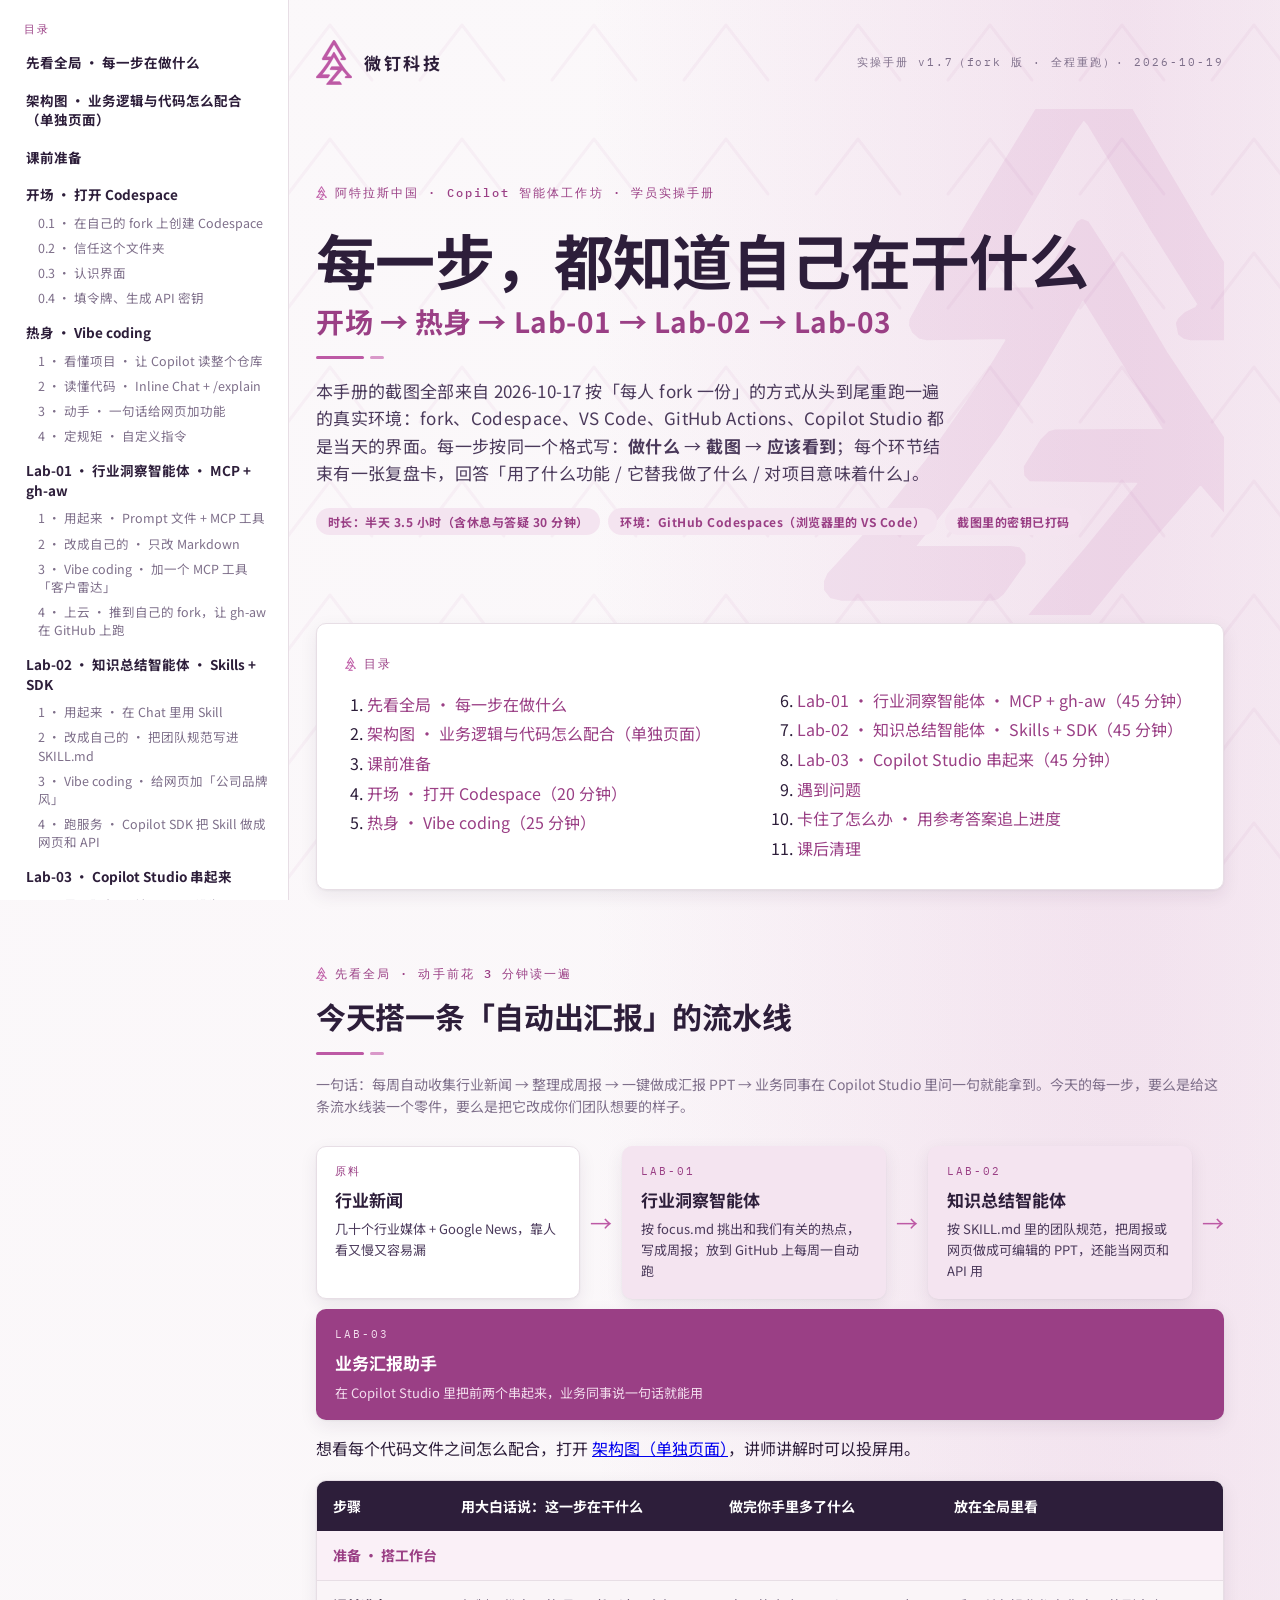
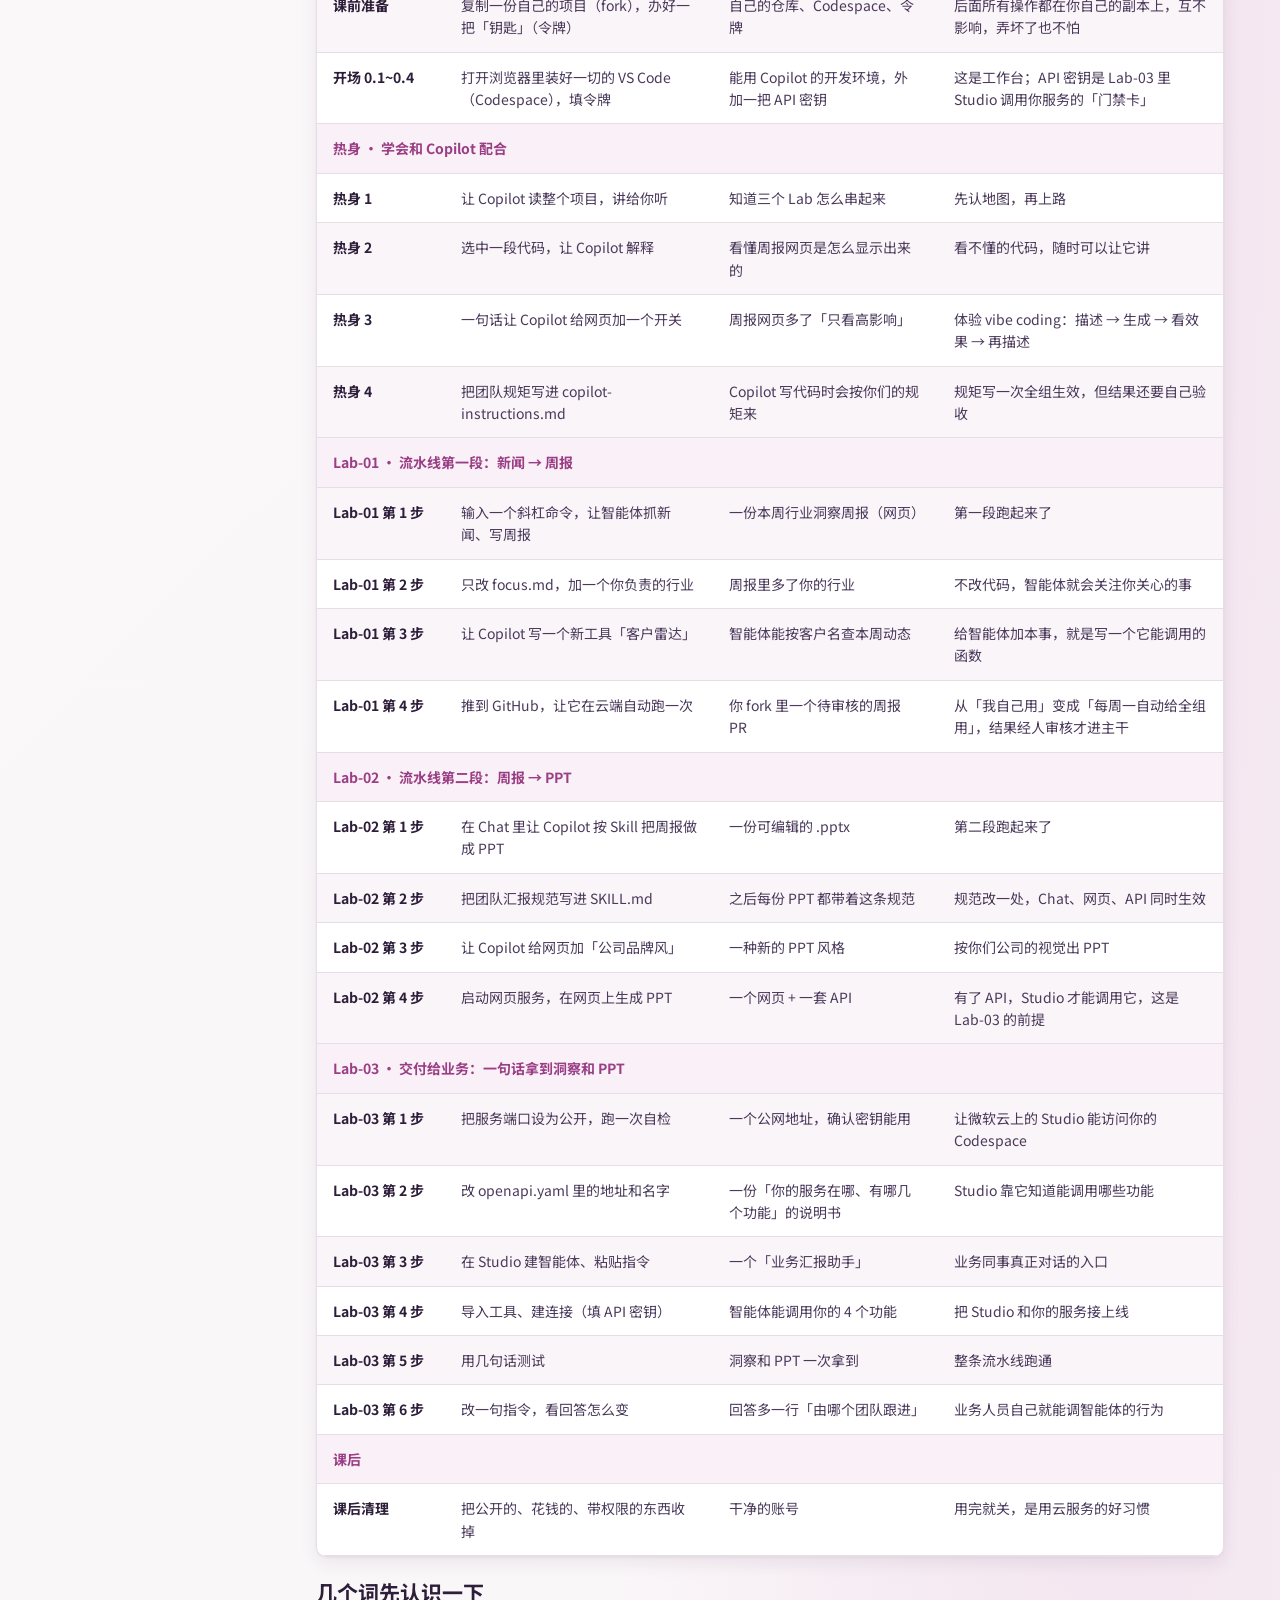
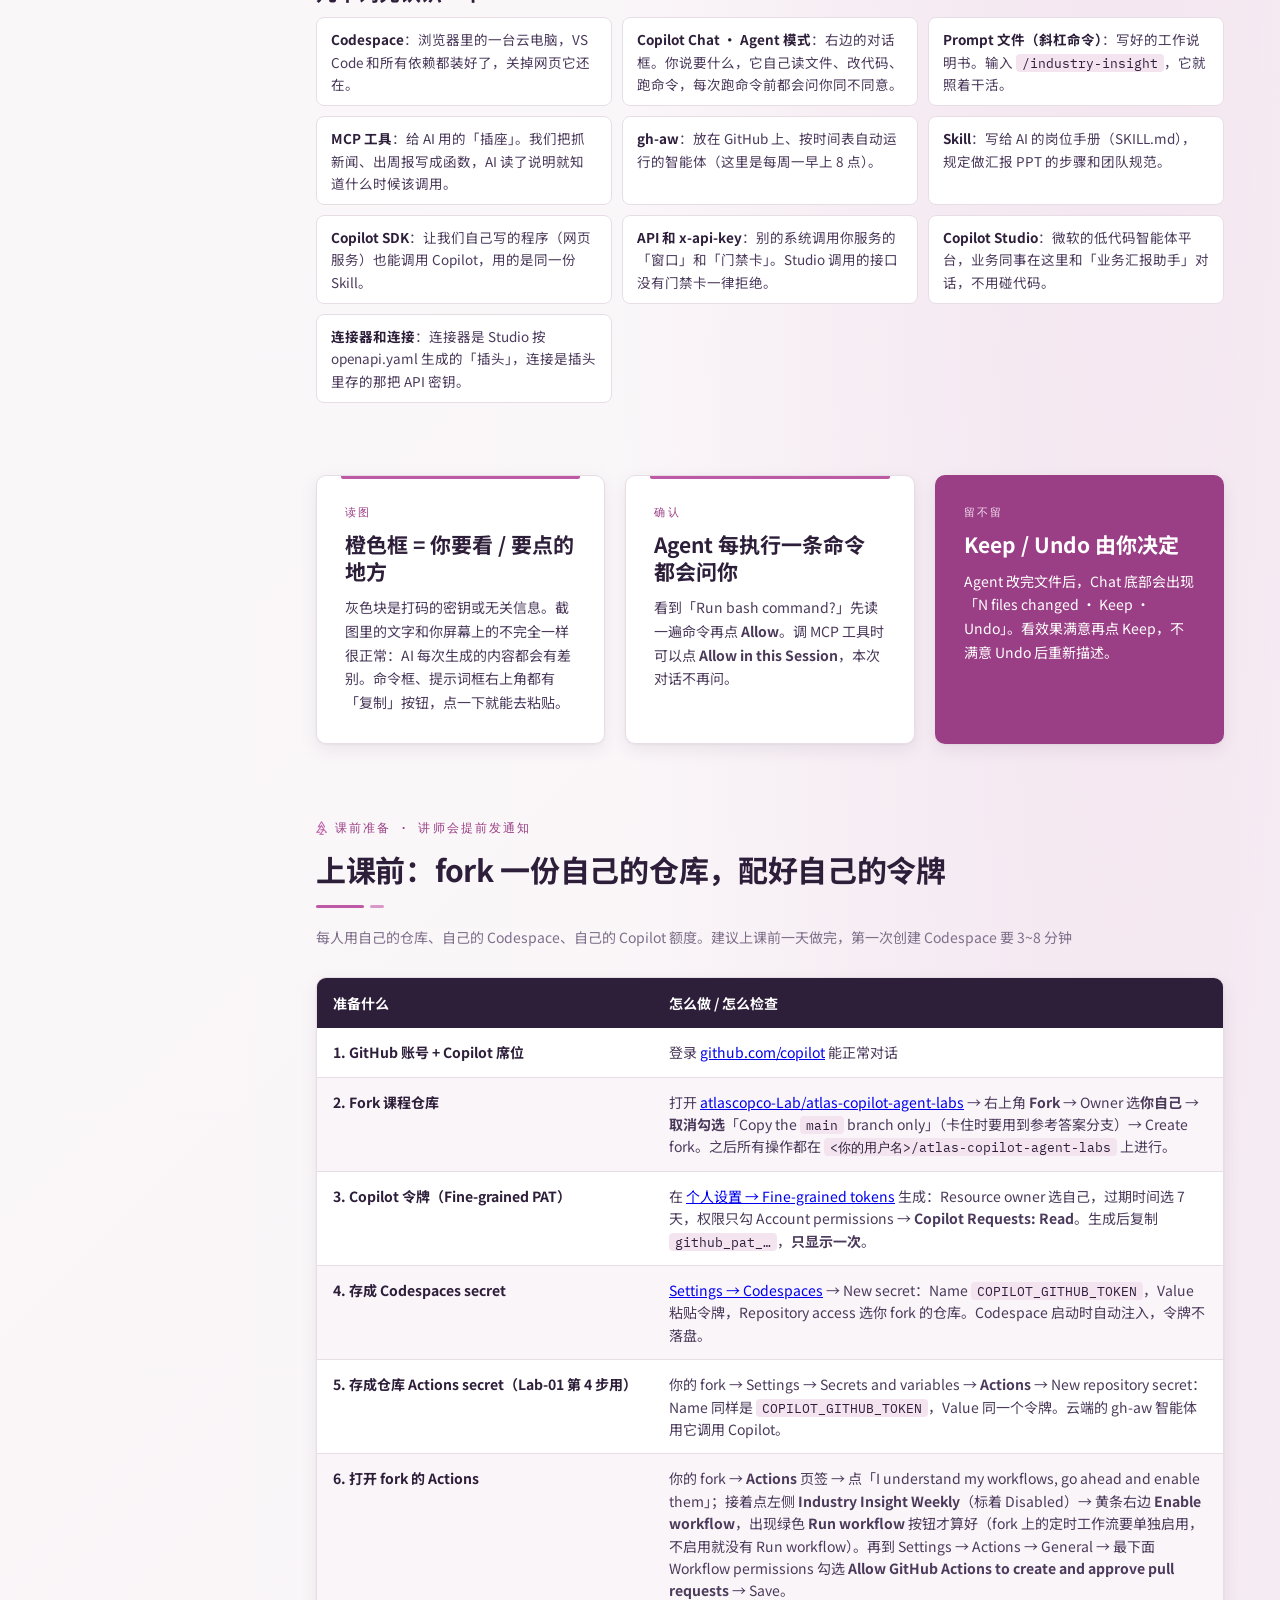
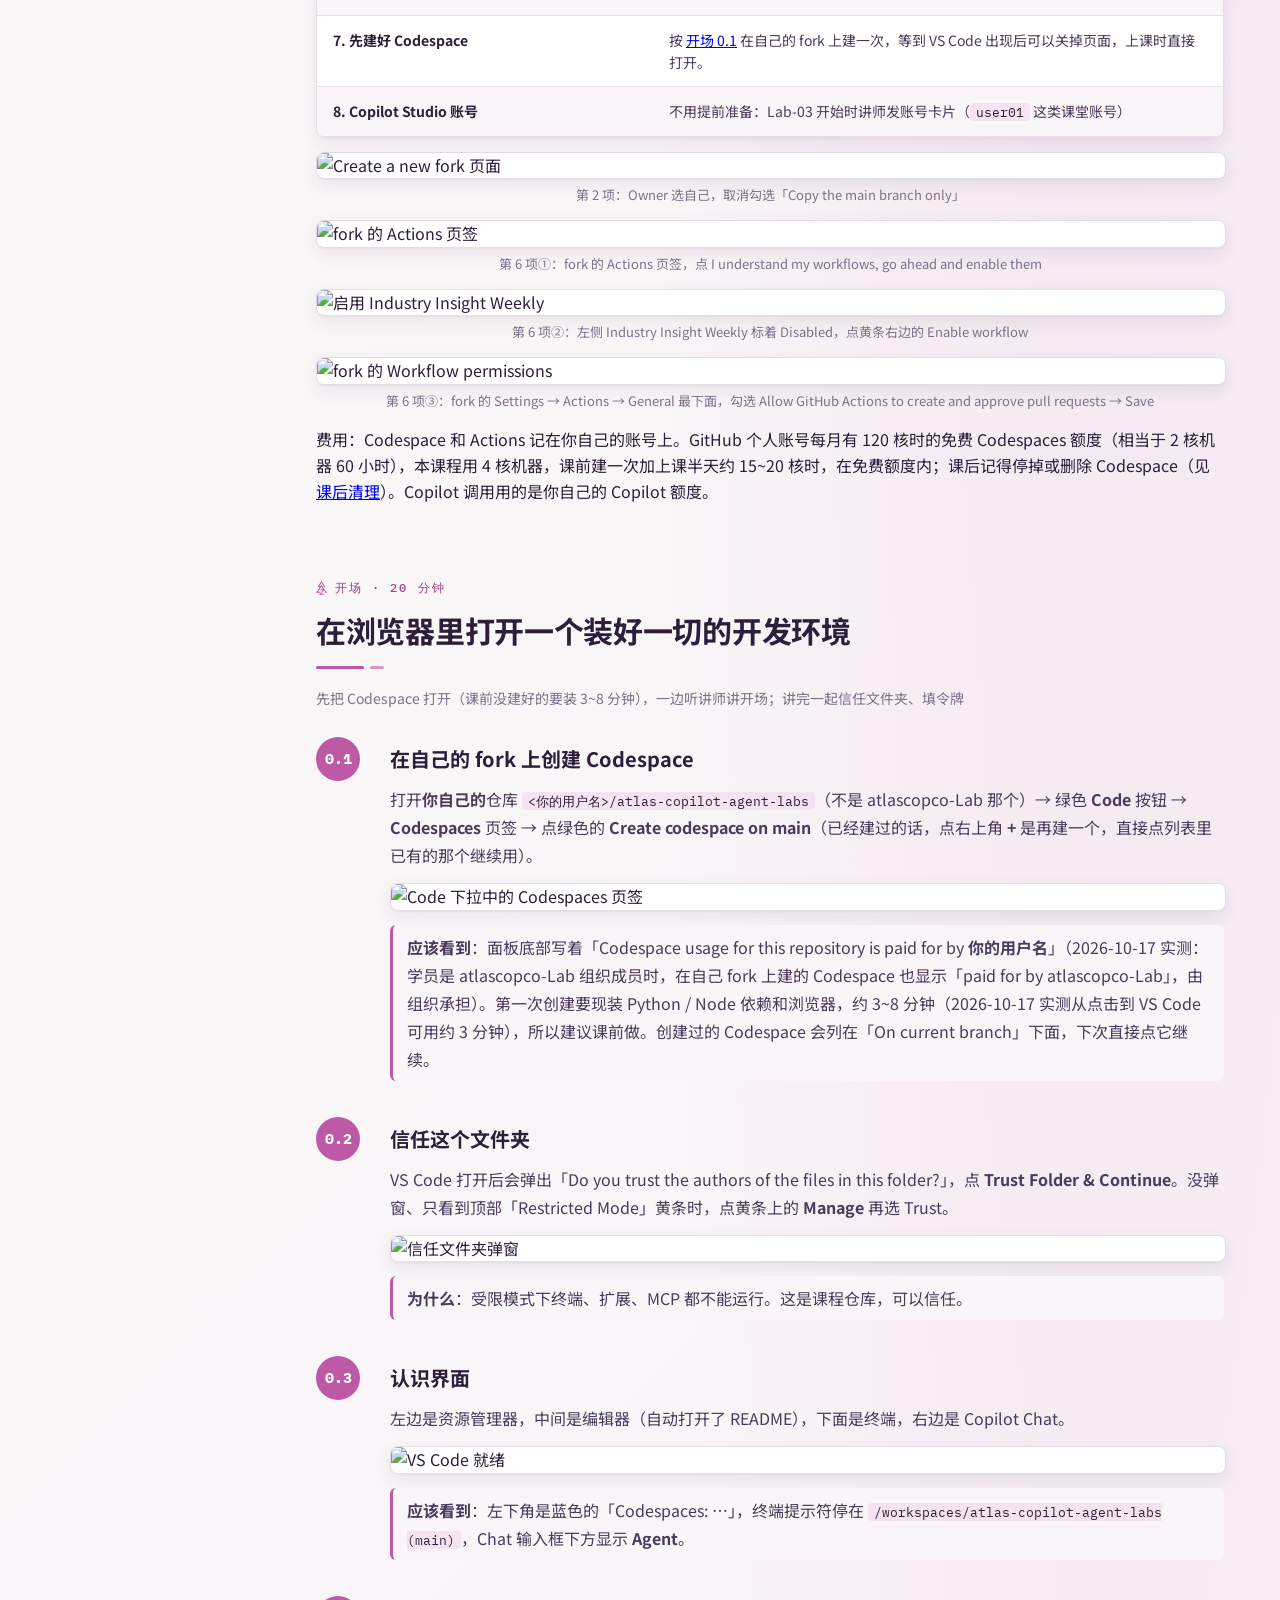
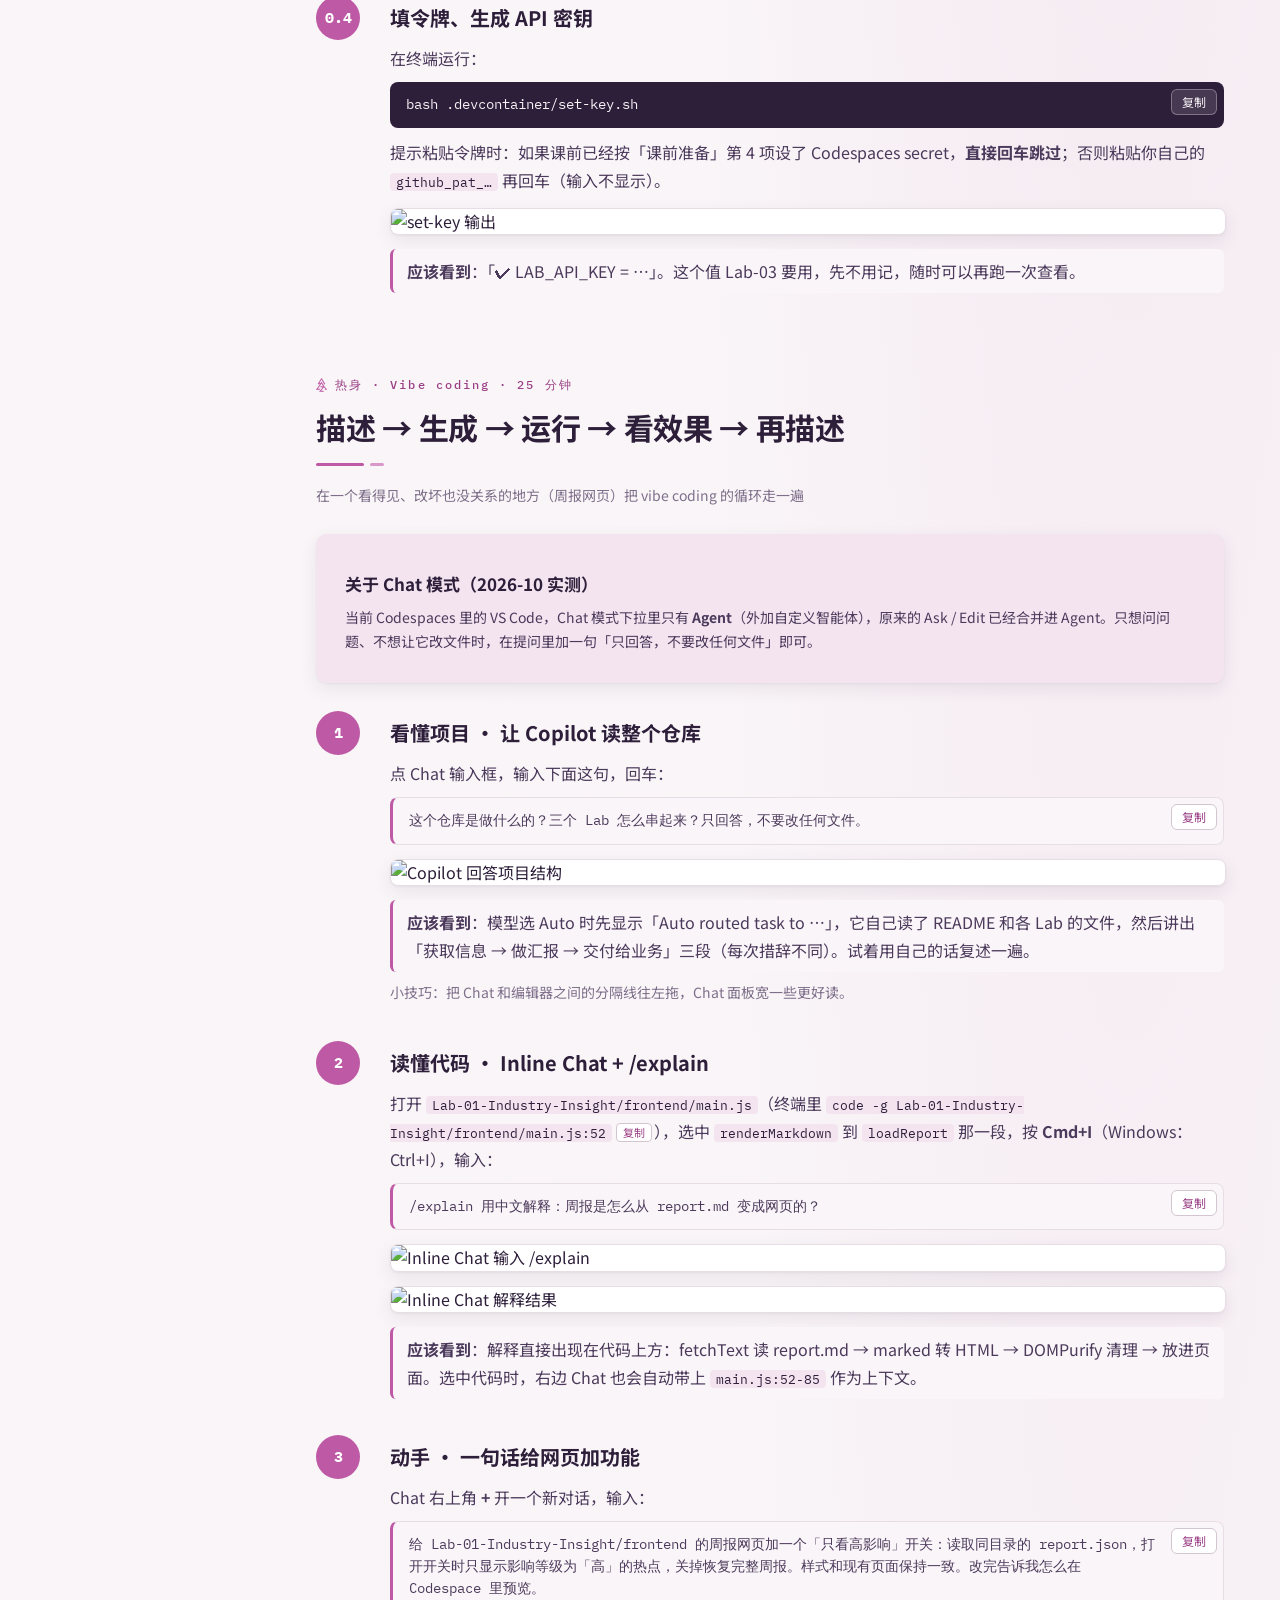
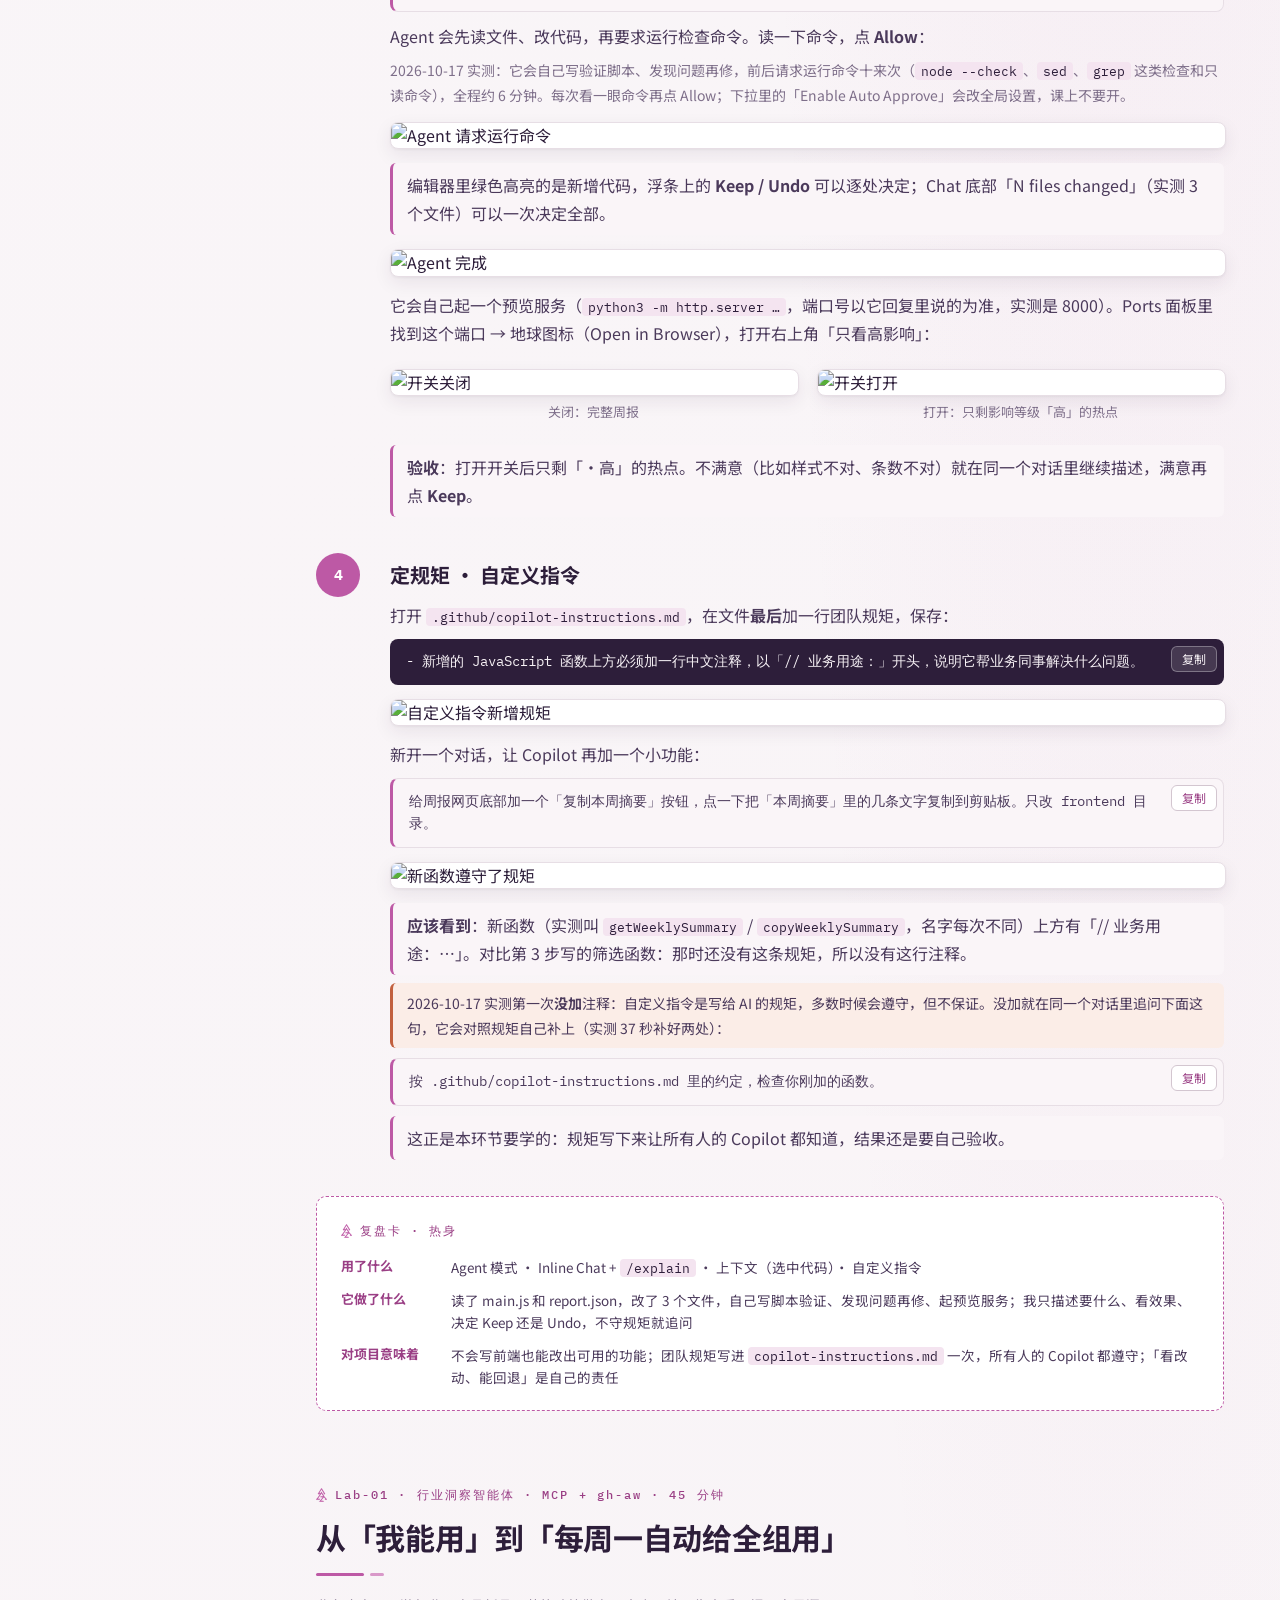
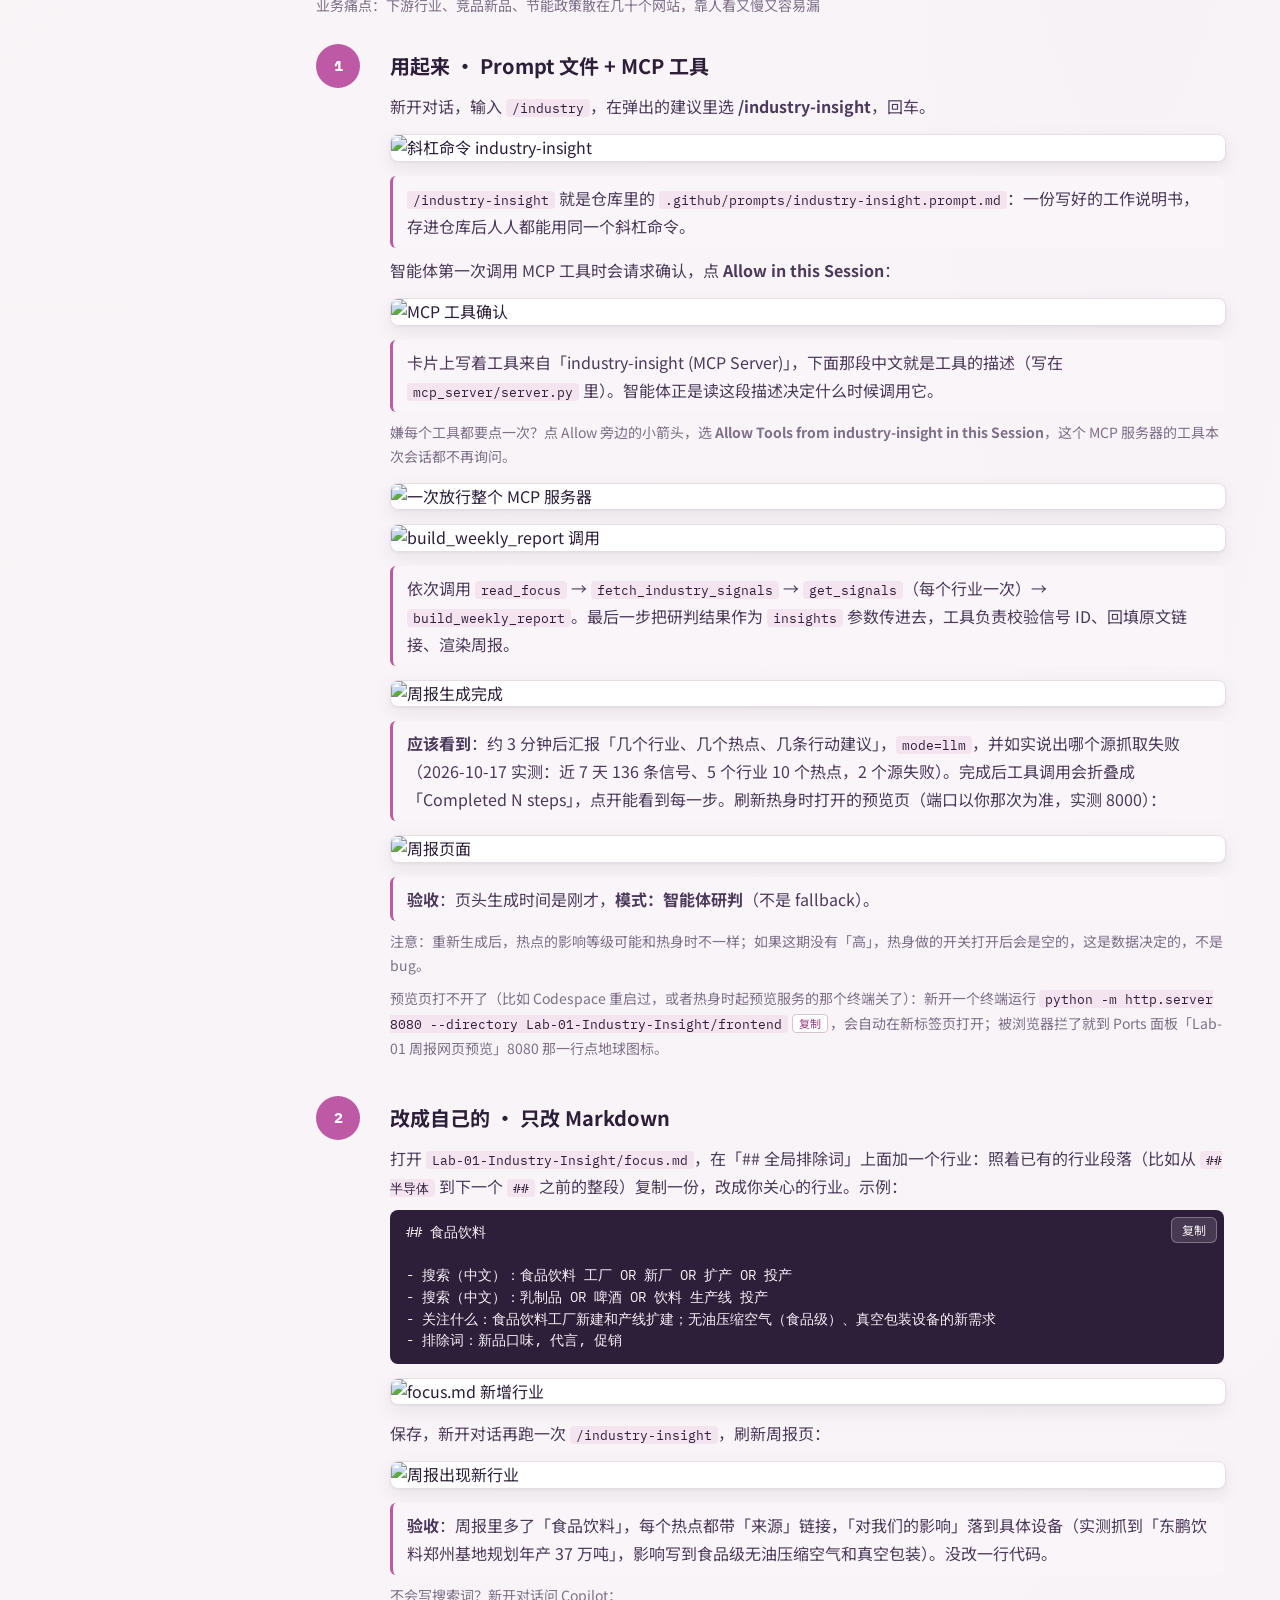
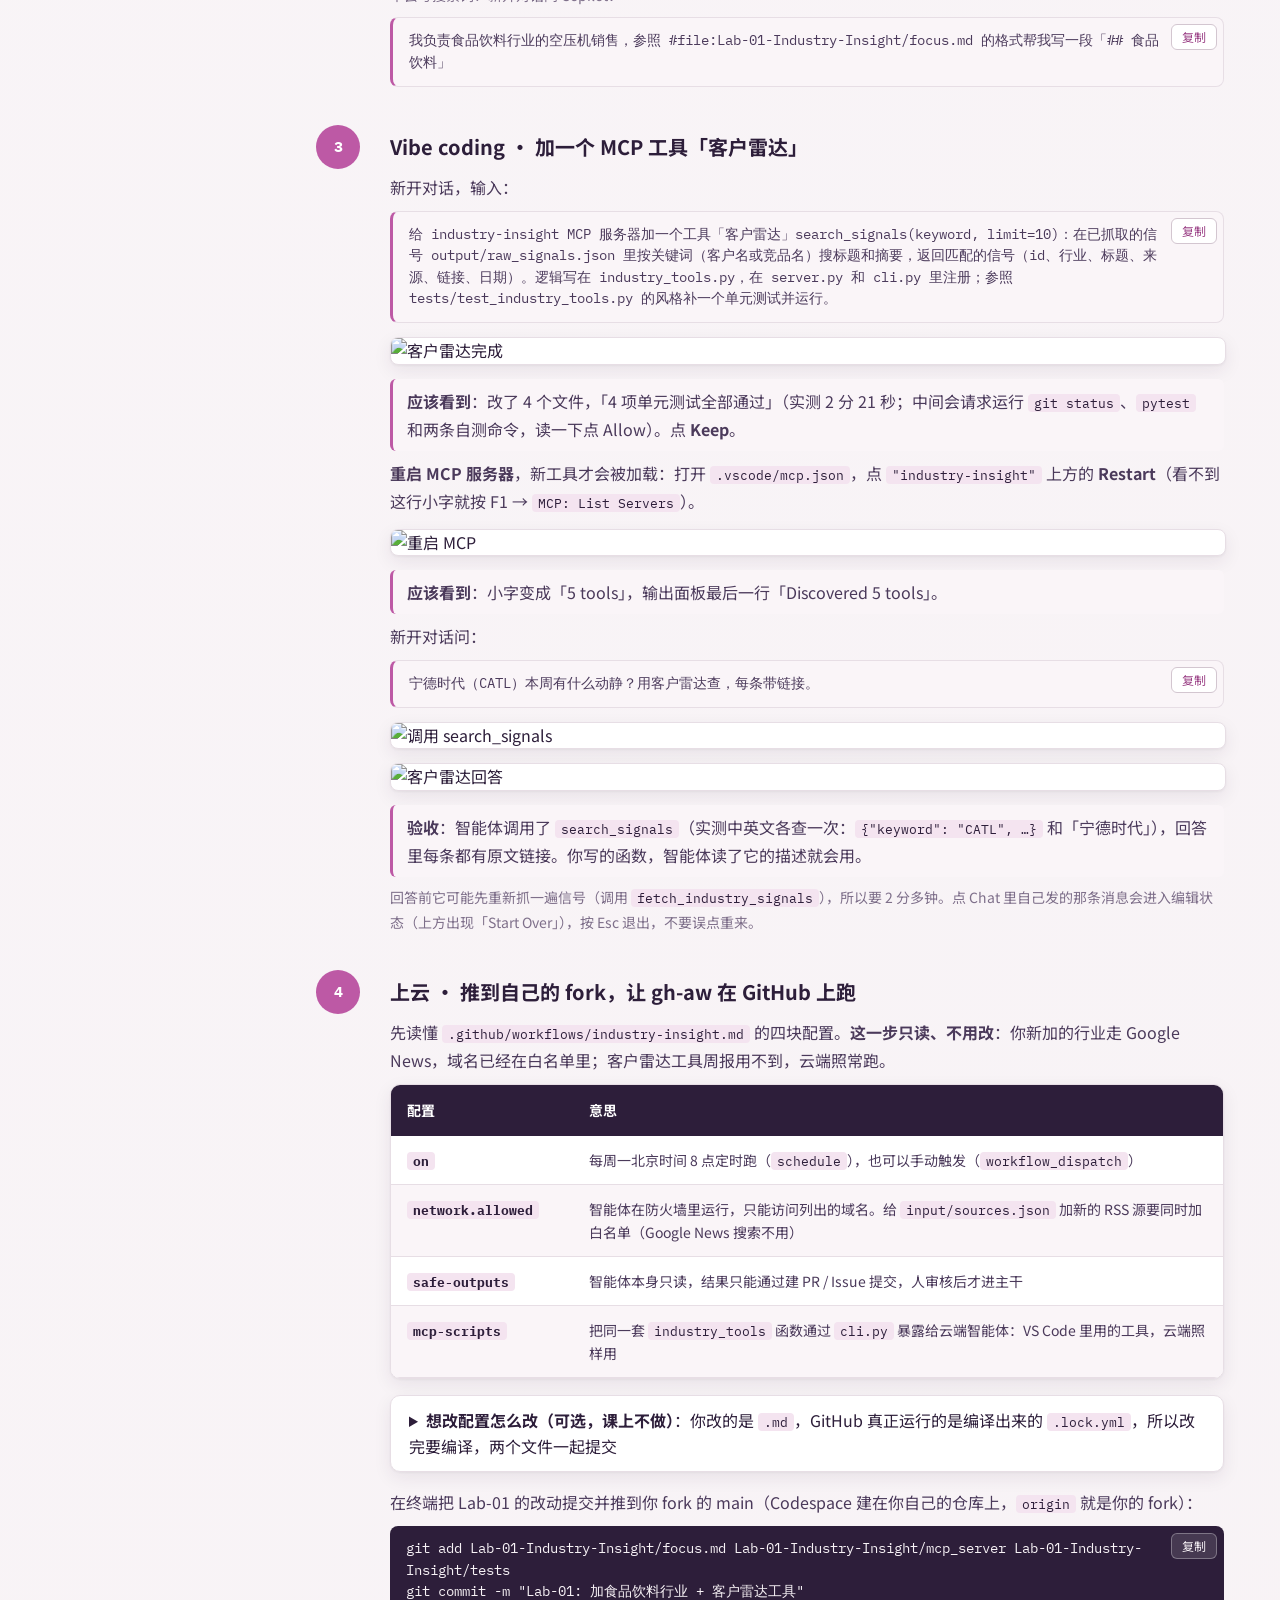
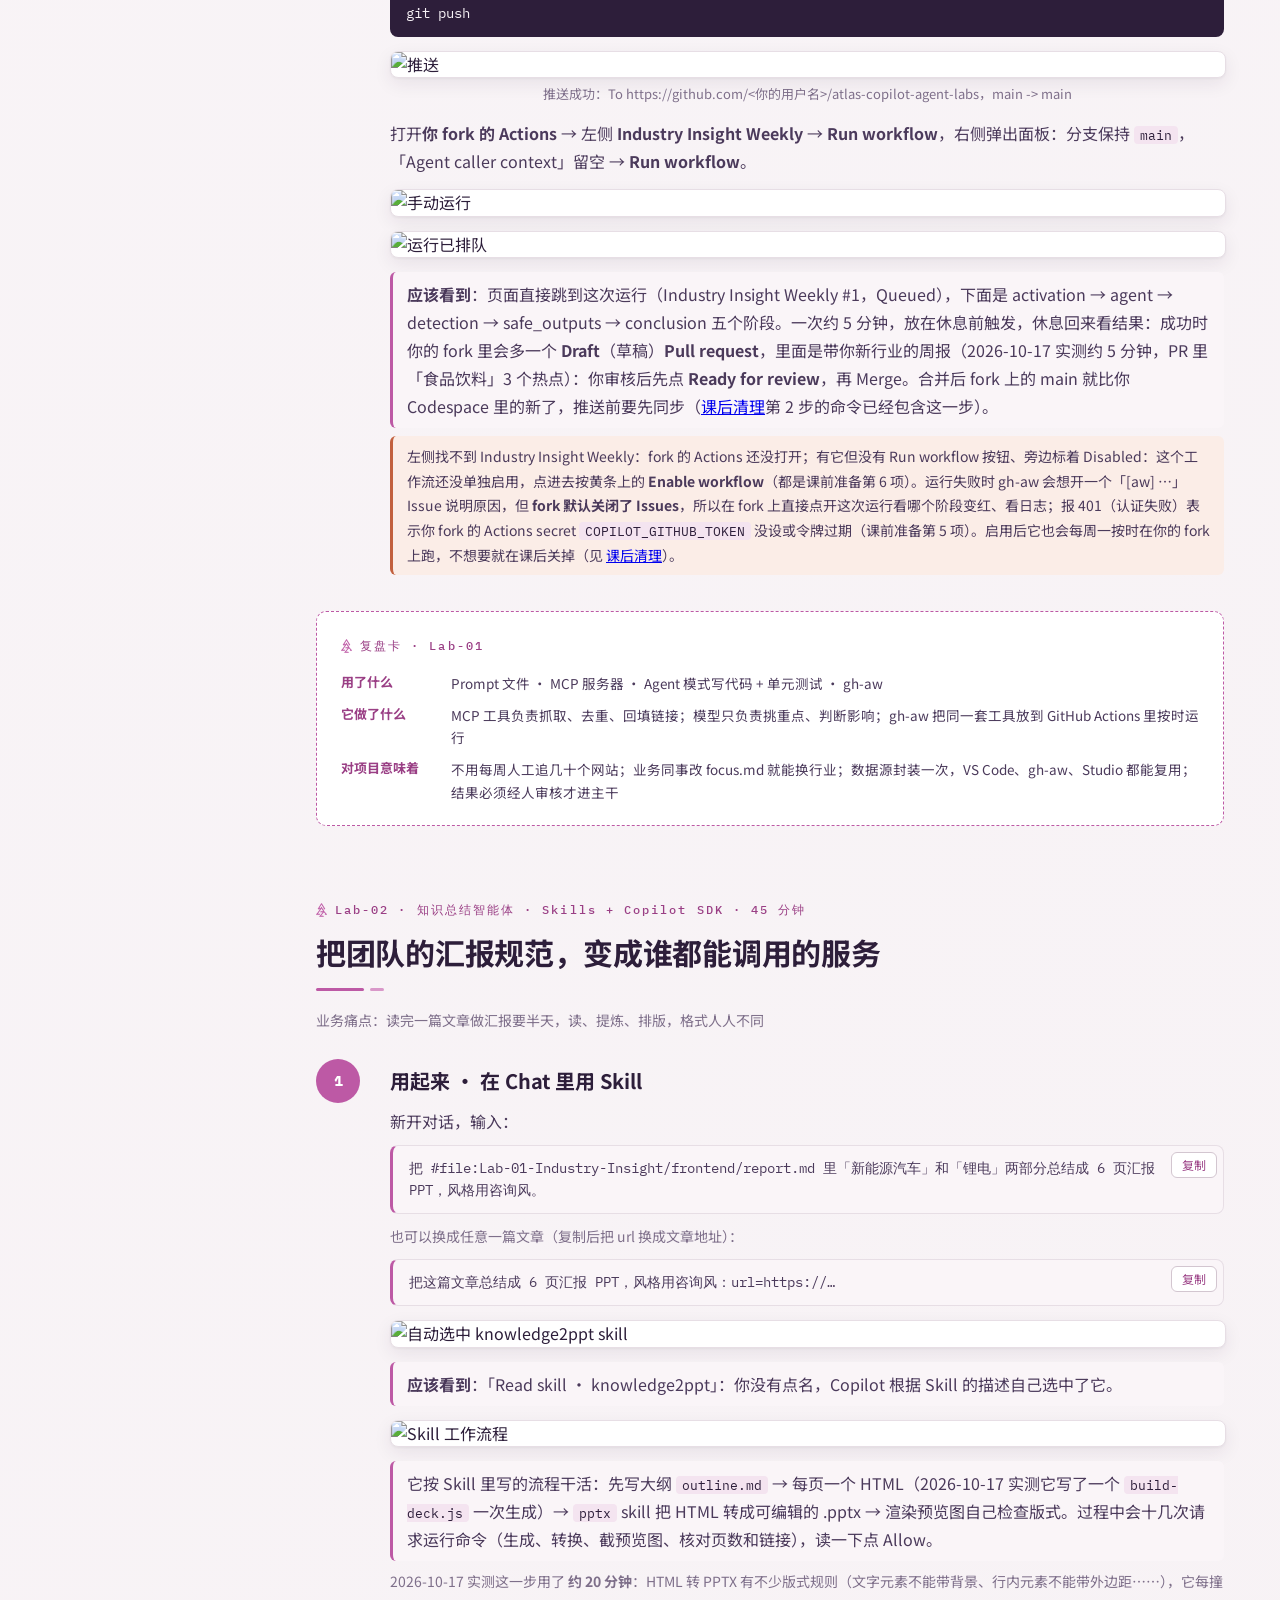
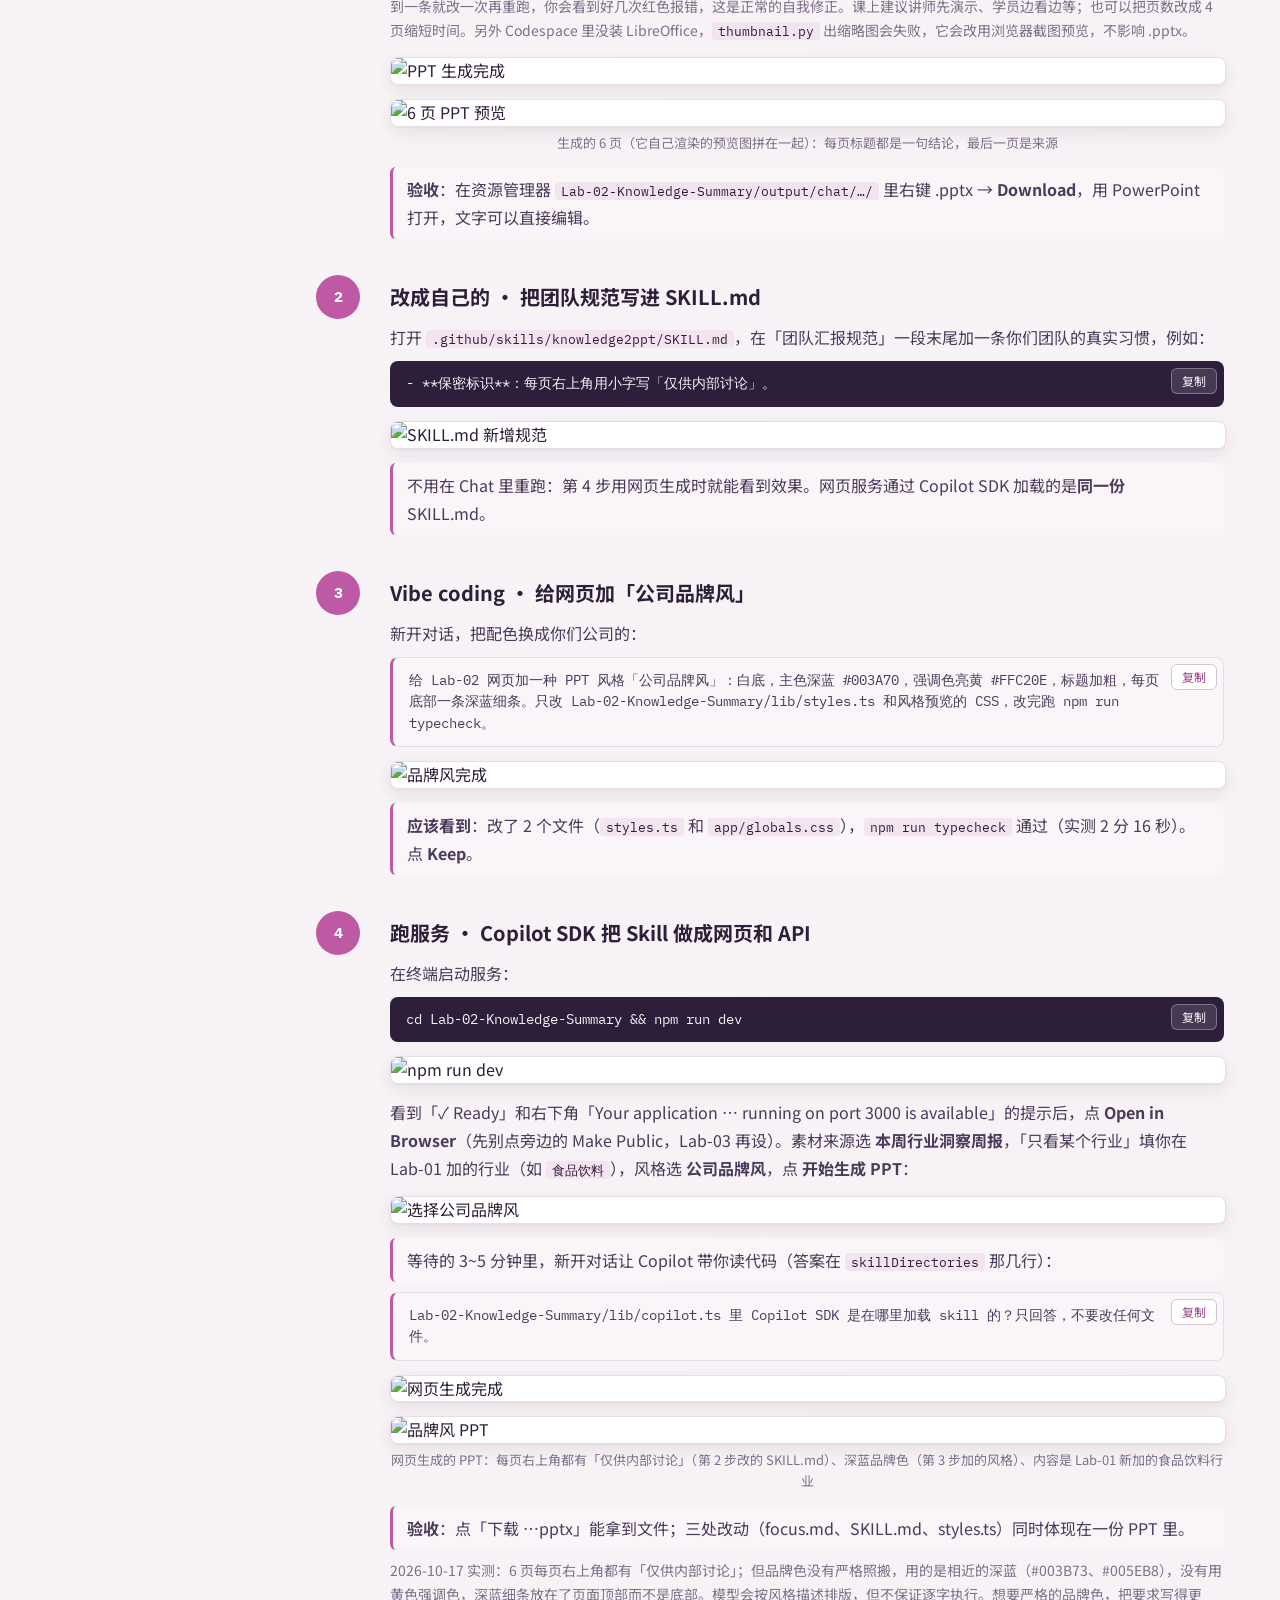
==== commit a4078fcb: "docs: 按新版 Copilot Studio 界面补两处：Standard 智能体入口、Add tool 要点 REST API 筛选 - 新版首页：Other ways to build → A" ====
--- a/docs/manual/index.html
+++ b/docs/manual/index.html
@@ -415,7 +415,7 @@
         <div class="wm">微钉科技</div>
       </span>
     </a>
-    <span class="deck-meta">实操手册 v1.6（fork 版 · 全程重跑）· 2026-10-18</span>
+    <span class="deck-meta">实操手册 v1.7（fork 版 · 全程重跑）· 2026-10-19</span>
   </header>
 
   <!-- ===== Hero ===== -->
@@ -954,7 +954,7 @@
       <div class="step-body">
         <h3>建智能体 · 起名、粘贴指令、关掉联网搜索</h3>
         <p class="do">用讲师发的课堂账号（卡片上的 <code>user01</code> 这类）登录 <a href="https://copilotstudio.microsoft.com">Copilot Studio</a>（首次登录如果要求改密码或注册验证器，按提示完成，记住新密码），<b>先切环境</b>（Studio 打开时经常停在 Caldova (default)）：左下角地球图标 → 选讲师指定的 <b>Trial</b> 环境（本次演示租户里叫 Ontology-trial）。后面去 Power Automate 找连接时，右上角 Environments 也要切到同一个环境，不同环境的连接互相看不到。然后 <b>Agents → New agent 旁的下拉箭头 → Agent（Standard）</b>：</p>
-        <figure class="shot"><img src="img/55b-studio-new-agent-menu.jpg" alt="New agent 下拉菜单" loading="lazy"><figcaption>选下面「Other ways to build」里的 Agent（Standard）。上面带 GitHub Copilot 标记的是让 AI 帮你搭，会消耗额度，步骤也不可复现</figcaption></figure>
+        <figure class="shot"><img src="img/55b-studio-new-agent-menu.jpg" alt="New agent 下拉菜单" loading="lazy"><figcaption>选下面「Other ways to build」里的 Agent（Standard）。新版首页没有这个下拉：直接点首页最下面的 Other ways to build → Agent（Standard）。带 GitHub Copilot 标记的大卡片是让 AI 帮你搭，会消耗额度，步骤也不可复现，不要点</figcaption></figure>
         <p class="do">名称填 <code class="copy">业务汇报助手 你的账号</code>（如 业务汇报助手 user01）；展开 <b>Agent settings</b>：Language 选 <b>Chinese (Simplified)</b>；Solution 保持默认的 Common Data Services Default Solution；<b>Schema name</b> 填英文（如 <code>bizreportuser01</code>）→ <b>Create</b>，等到绿条「Your agent has been provisioned」。</p>
         <figure class="shot"><img src="img/56-studio-new-agent.jpg" alt="Name your agent 对话框" loading="lazy"></figure>
         <p class="do"><b>Overview → Instructions → Edit</b>，把下面整段粘贴进去 → <b>Save</b>（点框右上角「复制」；和 Lab-03 README 里的「智能体指令」是同一段）：</p>
@@ -985,7 +985,7 @@
             <figure class="shot"><img src="img/57c-studio-tool-params.jpg" alt="工具参数描述已预填" loading="lazy"></figure>
             <figure class="shot"><img src="img/57d-studio-tool-published.jpg" alt="工具发布成功" loading="lazy"></figure></li>
         </ol>
-        <p class="do">回到 Add tool 对话框，搜索框里输入<b>你的账号</b>（不要只搜 Atlas，全班的都会出来），在「Atlas Agent Labs 你的账号」下面点第一个工具「查询本周行业洞察」：</p>
+        <p class="do">回到 Add tool 对话框，搜索框里输入<b>你的账号</b>（不要只搜 Atlas，全班的都会出来），在「Atlas Agent Labs 你的账号」下面点第一个工具「查询本周行业洞察」。搜不到就点搜索框下面的 <b>REST API</b> 筛选：新版 Add tool 默认停在 Connector 筛选，导入的工具不显示。</p>
         <figure class="shot"><img src="img/58-studio-pick-own-tool.jpg" alt="搜自己的名字" loading="lazy"><figcaption>Studio 会去掉名字里的「·」；认准带你名字的那一组 4 个工具</figcaption></figure>
         <p class="do">Connection 显示 Not connected → 点下拉 → <b>Create new connection</b> → Display name 填 <code class="copy">Atlas · 你的账号</code>（不填会叫「Connect to …」，和别人的重名）→ 下面的「API 密钥」粘贴第 1 步 smoke-test 第二行冒号后面那一串 → <b>Create</b>。Connection 变成绿色对勾后点 <b>Add and configure</b>。</p>
         <p class="warn">建连接的对话框里<b>必须有「API 密钥」输入框</b>（见下图）。只有 Display name、没有密钥框，是上面 Authentication 那步的 Parameter label 空着：点 Cancel，不要建；打开 <a href="https://make.powerautomate.com">Power Automate</a>（右上角 Environments 先切到和 Studio 同一个环境）→ 左侧 More → Discover all → Data → <b>Custom connectors</b> → 你的连接器右边的铅笔（编辑）→ <b>2. Security</b> → API Key 下点 <b>Edit</b> → 填上 Parameter label → <b>Update connector</b>，回到 Studio 再点 Create new connection，就有密钥框了。<br>
@@ -997,7 +997,7 @@
         <p class="do">进入工具详情页，展开 <b>Additional details</b> → <b>Credentials to use</b> 从 End user credentials 改成 <b>Maker-provided credentials</b> → 右上角 <b>Save</b>。</p>
         <figure class="shot"><img src="img/58d-studio-maker-credentials.jpg" alt="改用 Maker-provided credentials" loading="lazy"></figure>
         <p class="see"><b>为什么改凭据</b>：默认的 End user credentials 要求每个使用者自己授权一次连接，测试时会反复弹「先连接……打开连接管理器」。改成创建者凭据后，工具直接用你建的这个连接，2026-10-17 实测不再弹任何提示。</p>
-        <p class="do">其余 3 个工具照做：Add a tool → 搜你的账号 → 点工具（连接会自动选上你刚建的那个）→ Add and configure → Additional details 改成 Maker-provided credentials → Save。每个工具保存前看一眼 Connection：显示「Atlas · 你的账号」才对，显示 <b>Not connected</b> 就在下拉里选上它再 Save。</p>
+        <p class="do">其余 3 个工具照做：Add a tool → 搜你的账号（或点 REST API 筛选）→ 点工具（连接会自动选上你刚建的那个）→ Add and configure → Additional details 改成 Maker-provided credentials → Save。每个工具保存前看一眼 Connection：显示「Atlas · 你的账号」才对，显示 <b>Not connected</b> 就在下拉里选上它再 Save。</p>
         <p class="see"><b>验收</b>：Tools 页 4 个工具都是 <b>On</b>、Trigger 是 <b>By agent</b>。</p>
         <figure class="shot"><img src="img/53-studio-tools.jpg" alt="Tools 页 4 个工具" loading="lazy"></figure>
         <p class="tip">Overview 上 Agent status 会显示「3 Warnings」，点 Review 能看到：用了创建者凭据（分享给别人时别人也用你的连接）、还没跑过评估、用了高级功能（发布需要付费许可）。本课只在测试窗格里用、不发布，这三条都不影响。</p>
@@ -1203,7 +1203,7 @@
 
   <footer class="az-footer">
     <span>微钉科技</span>
-    <span>阿特拉斯中国 Copilot 智能体工作坊 · 实操手册 v1.6（fork 版 · 全程重跑）· 2026-10-18</span>
+    <span>阿特拉斯中国 Copilot 智能体工作坊 · 实操手册 v1.7（fork 版 · 全程重跑）· 2026-10-19</span>
   </footer>
 
 </div>
